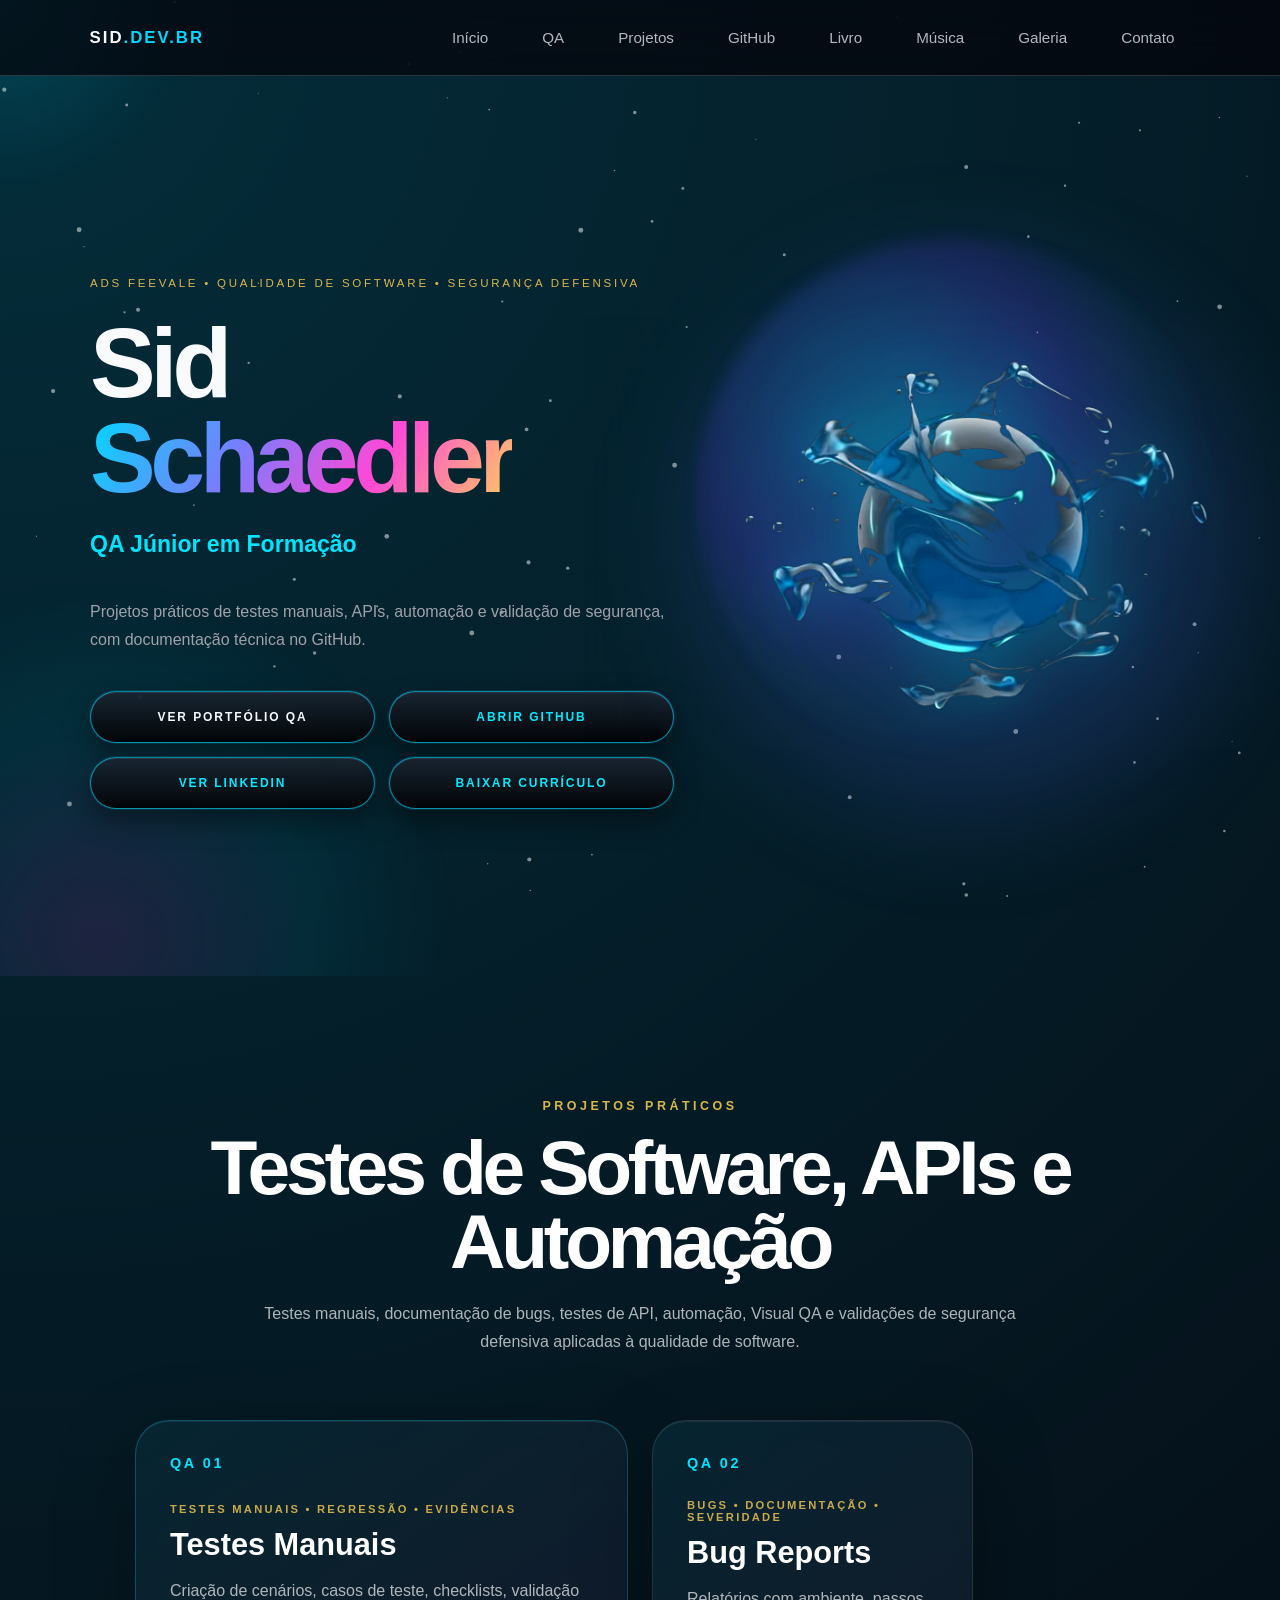
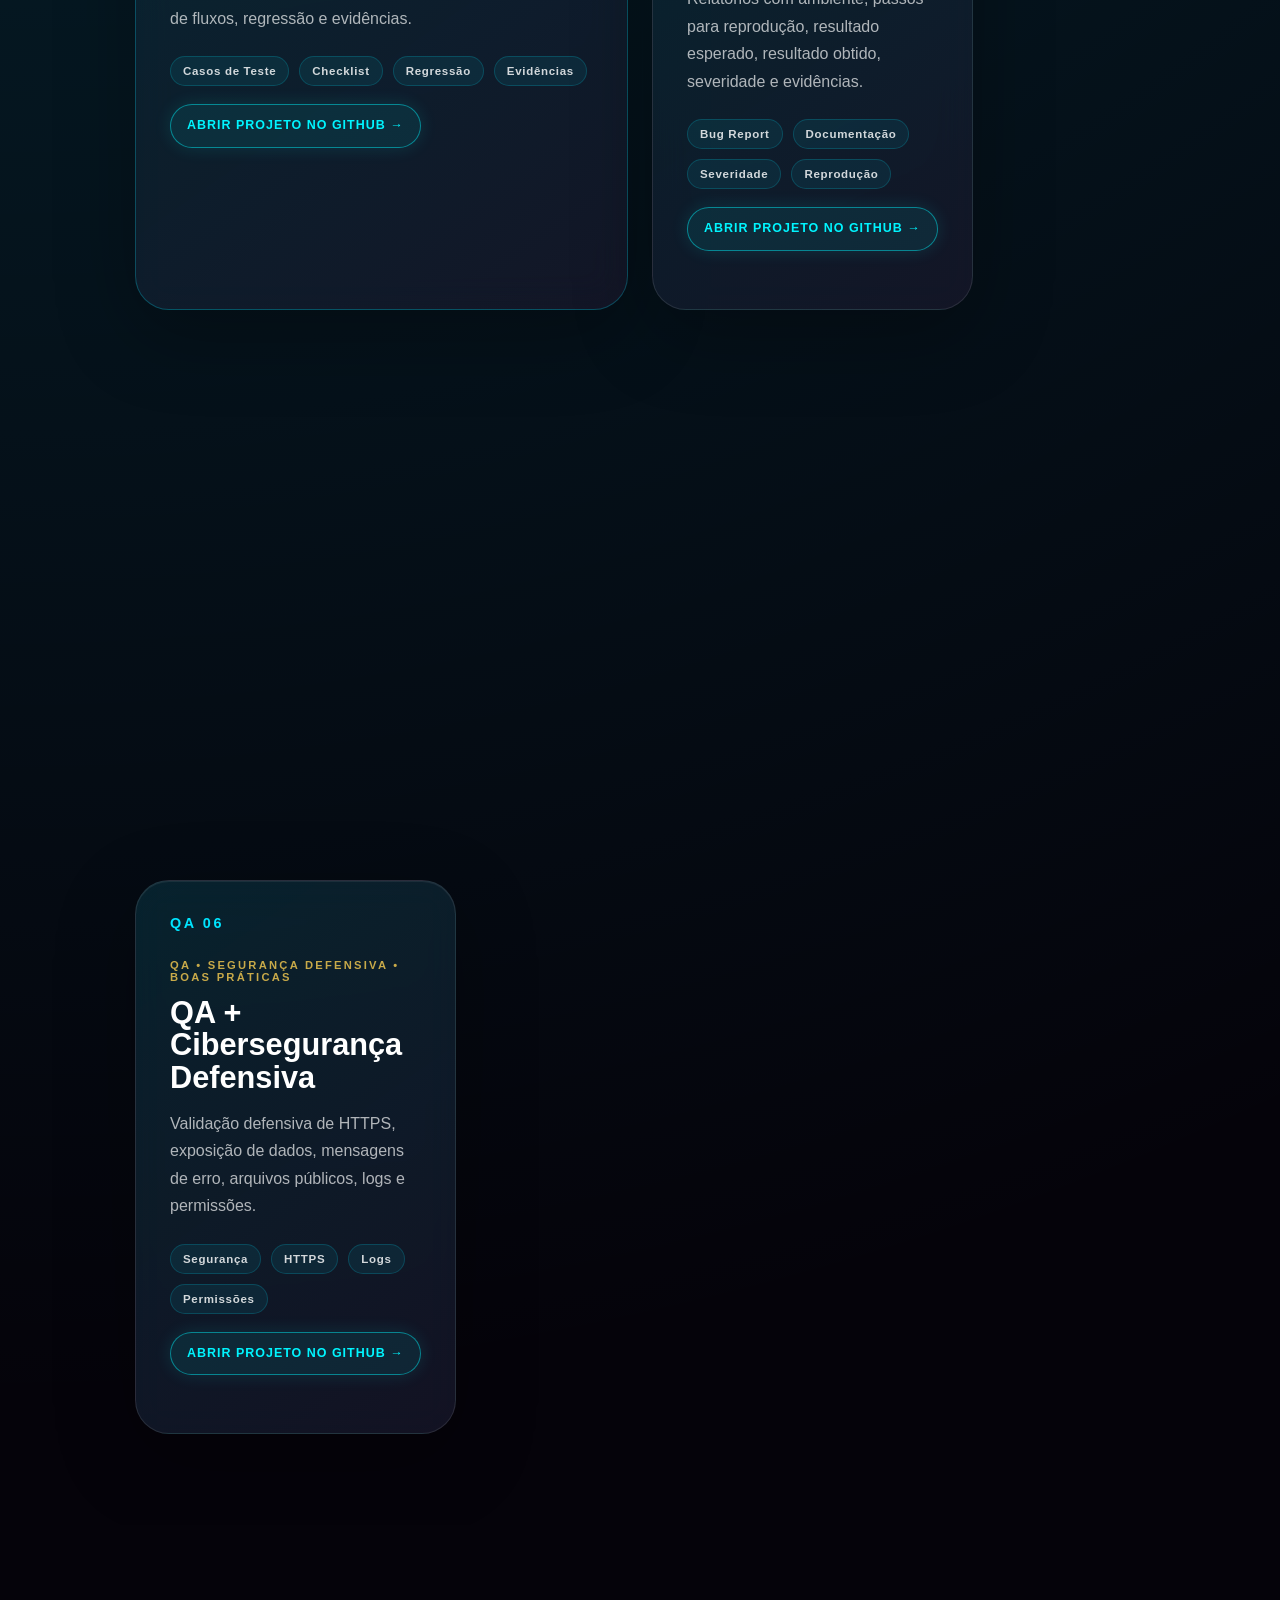
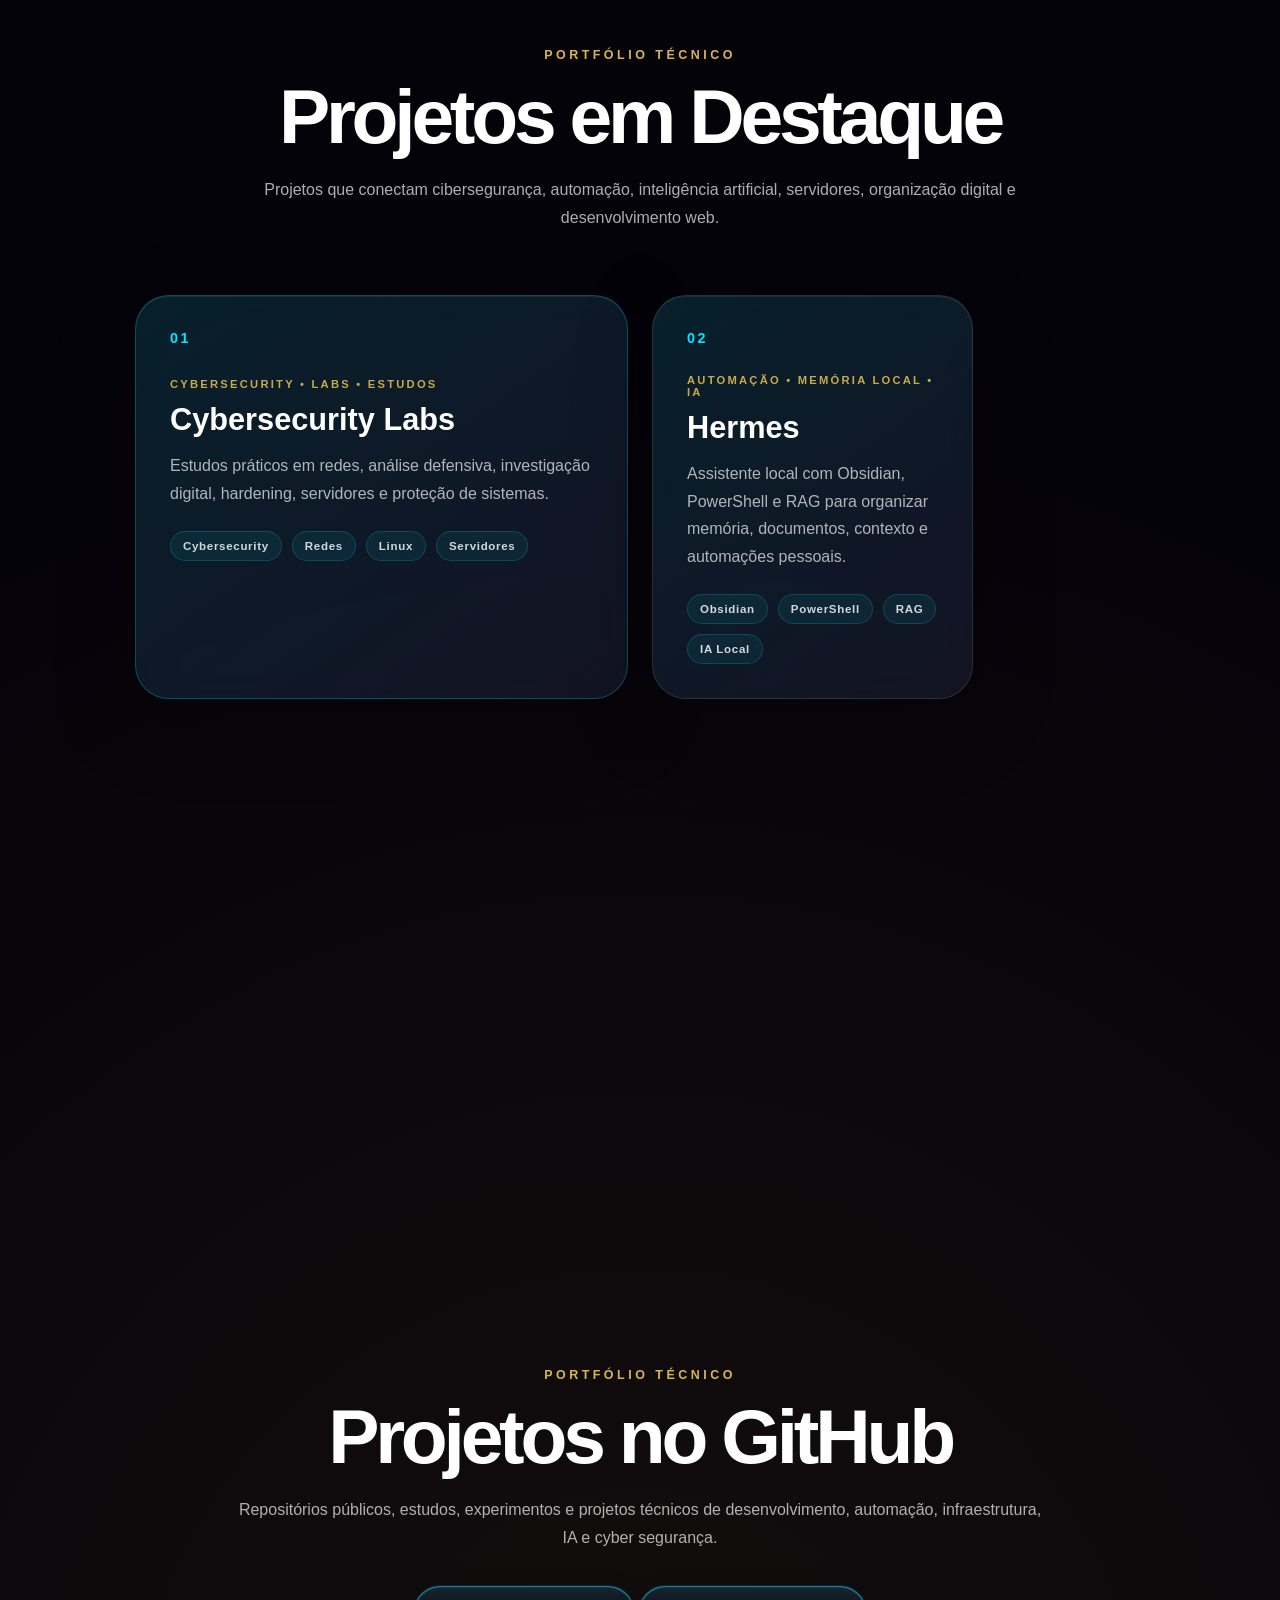
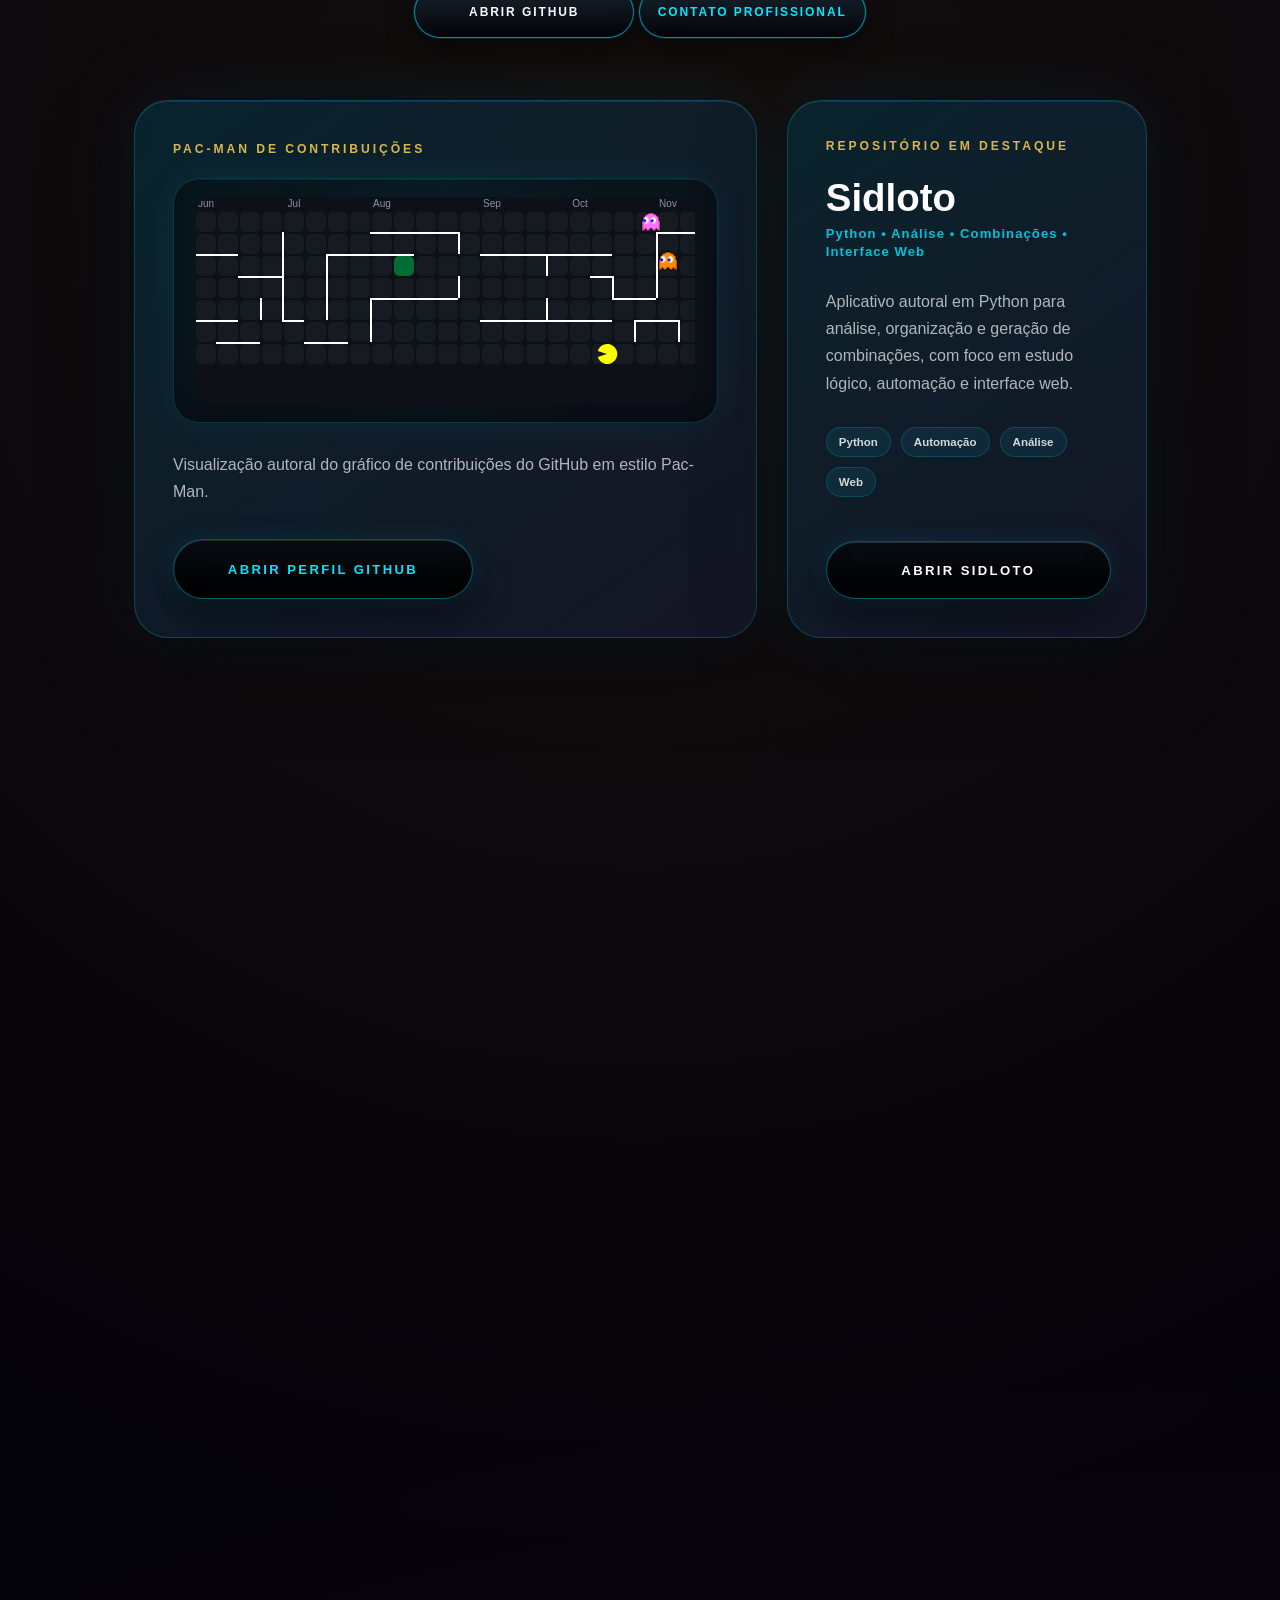
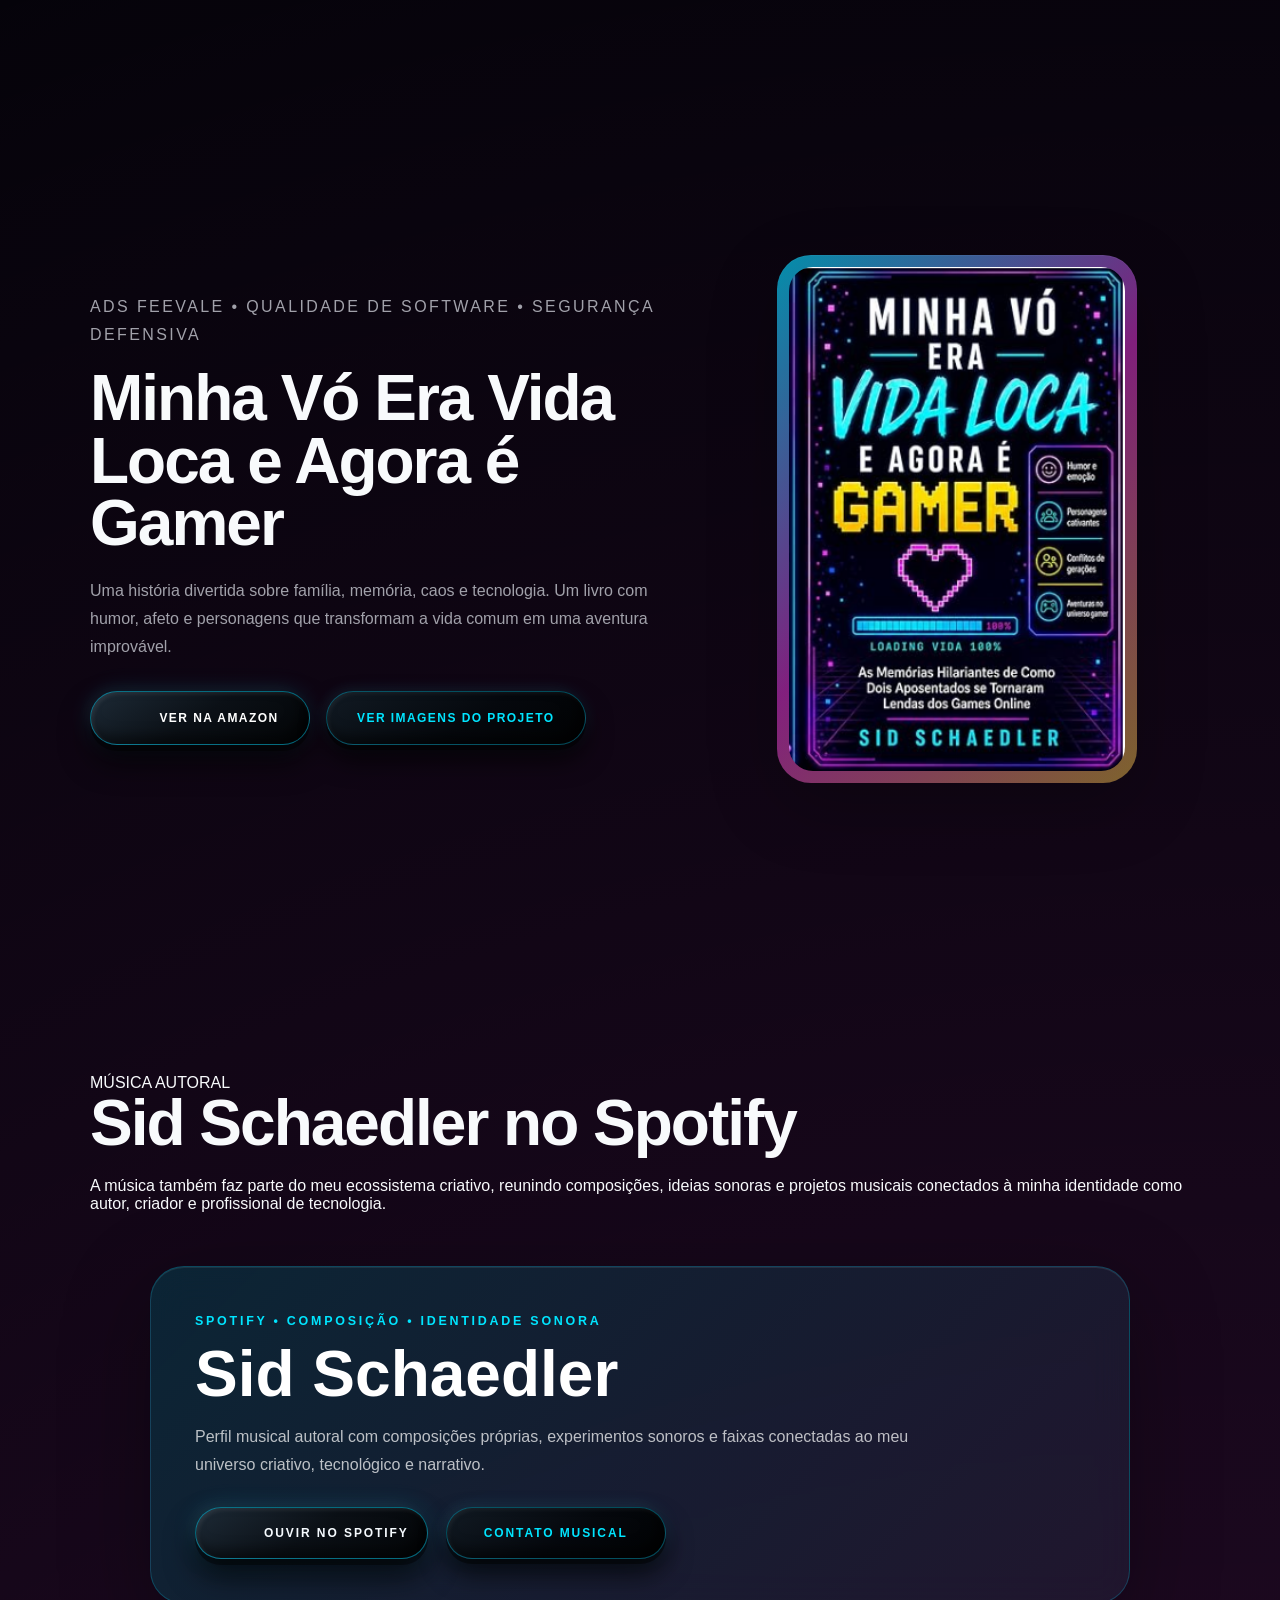
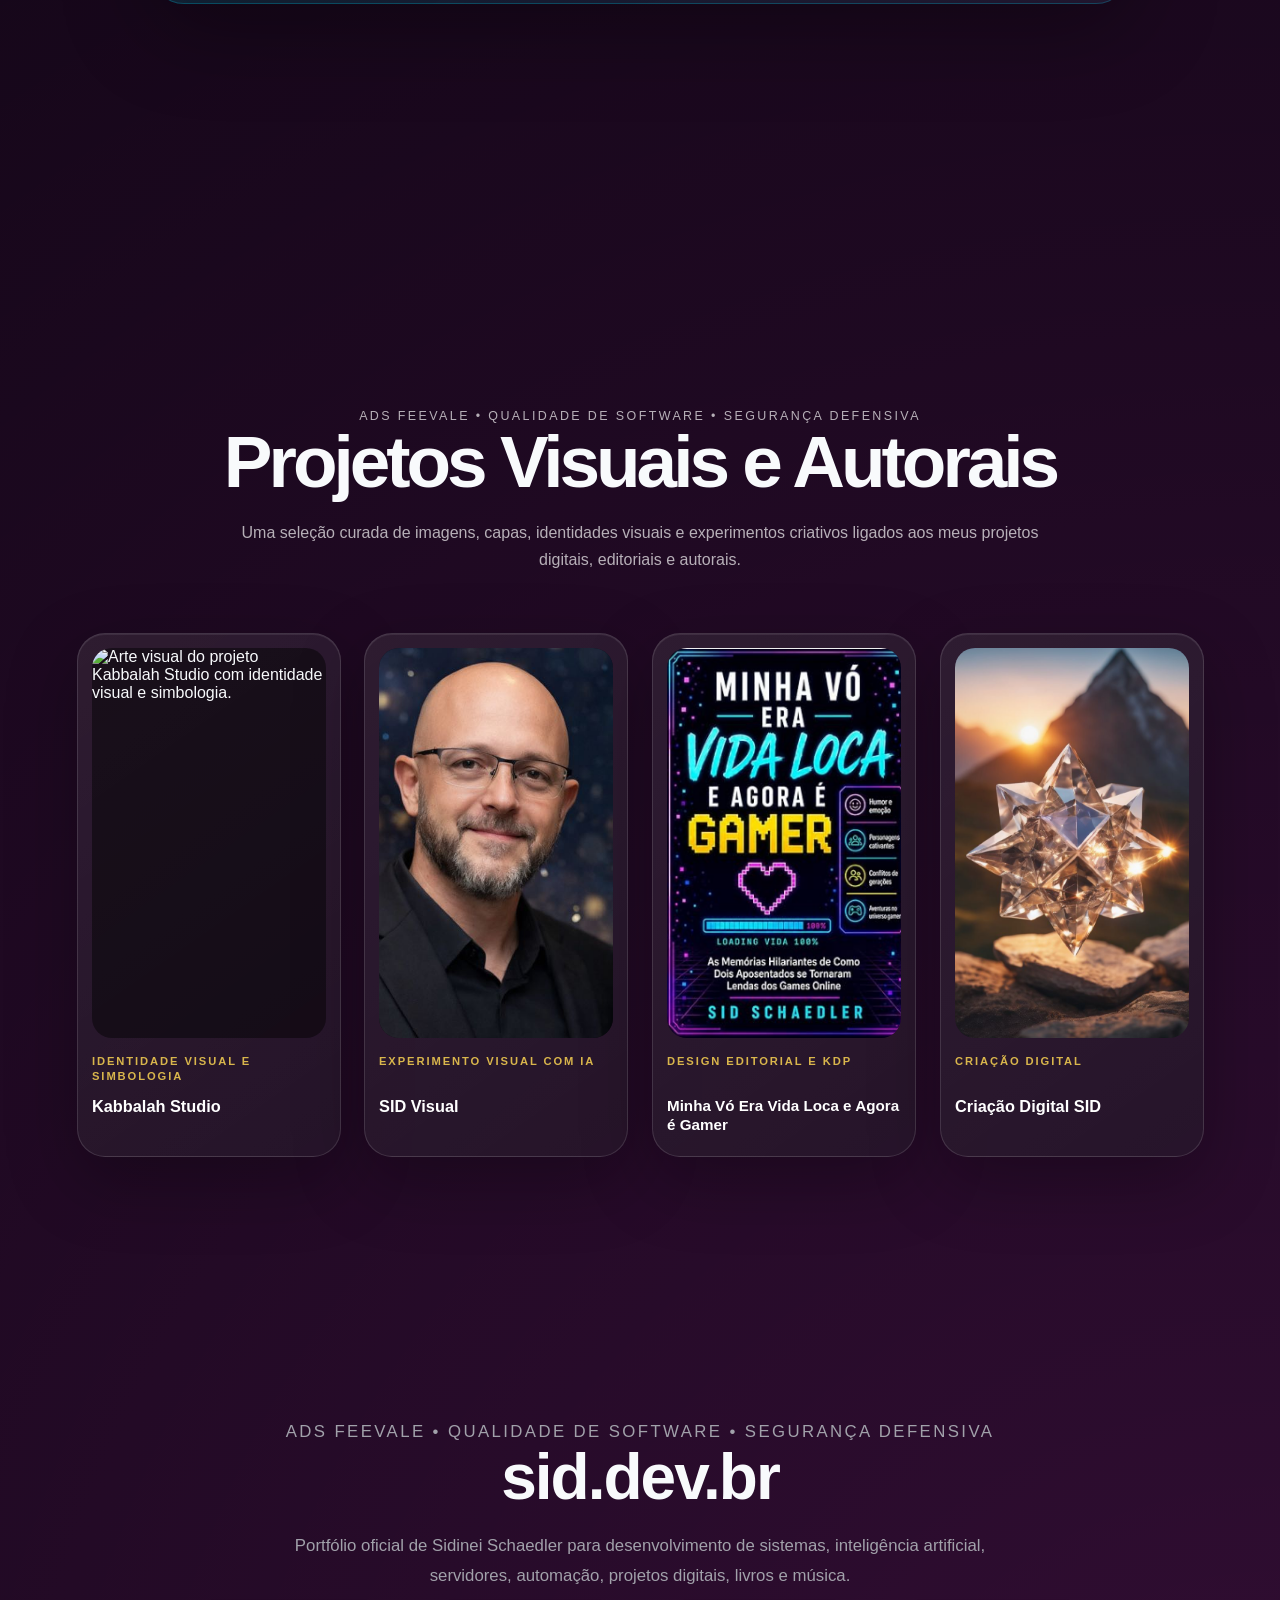
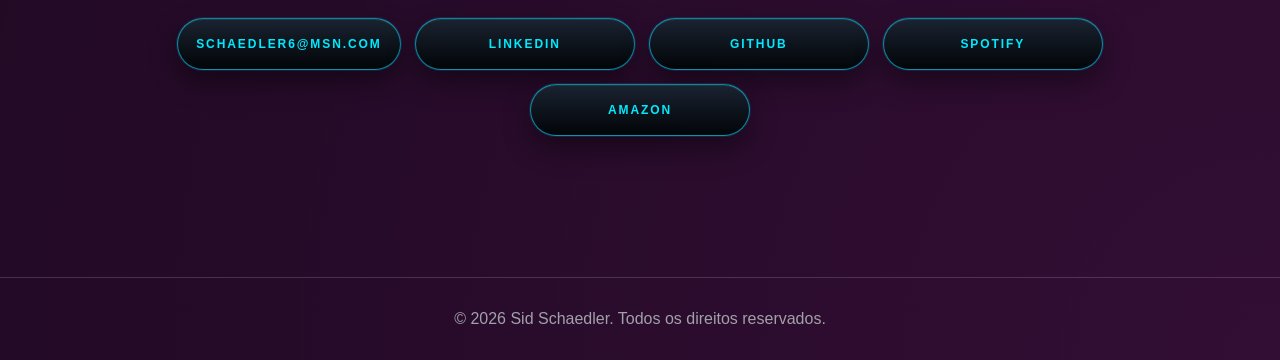
==== index.html @ 661db48d "Improve content clarity and keyboard accessibility" ====
<!DOCTYPE html>
<html lang="pt-BR">
<head>
  <meta name="referrer" content="strict-origin-when-cross-origin">
  <meta http-equiv="Content-Security-Policy" content="default-src 'self'; base-uri 'self'; object-src 'none'; img-src 'self' data: https:; media-src 'self' data: blob:; script-src 'self' 'nonce-sid-seo'; style-src 'self' 'unsafe-inline'; frame-src https://open.spotify.com; connect-src 'self' https://api.github.com; form-action 'none'">
  <meta charset="UTF-8">
  <meta name="viewport" content="width=device-width, initial-scale=1.0">
  <title>Sidinei Schaedler | QA Júnior em Formação | Testes de Software</title>
  <meta name="description" content="Portfólio profissional de Sidinei Schaedler, estudante de ADS na Feevale com foco em QA, testes de software, automação, APIs, suporte técnico e cibersegurança defensiva.">
  <!-- SID SEO PHASE 1 -->
  <link rel="canonical" href="https://sid.dev.br/">
  <meta name="robots" content="index, follow">
  <meta property="og:type" content="website">
  <meta property="og:site_name" content="SID.DEV.BR">
  <meta property="og:locale" content="pt_BR">
  <meta property="og:title" content="Sidinei Schaedler | QA Júnior em Formação">
  <meta property="og:description" content="Portfólio profissional de Sidinei Schaedler, estudante de ADS na Feevale com foco em QA, testes de software, automação, APIs, suporte técnico e cibersegurança defensiva.">
  <meta property="og:url" content="https://sid.dev.br/">
  <meta property="og:image" content="https://sid.dev.br/assets/images/galeria-curada/sid_visual.JPG">
  <meta property="og:image:type" content="image/jpeg">
  <meta property="og:image:alt" content="Retrato visual autoral de Sidinei Schaedler para portfólio profissional de QA e tecnologia.">
  <meta name="twitter:card" content="summary_large_image">
  <meta name="twitter:title" content="Sidinei Schaedler | QA Júnior em Formação">
  <meta name="twitter:description" content="Portfólio profissional de Sidinei Schaedler, estudante de ADS na Feevale com foco em QA, testes de software, automação, APIs, suporte técnico e cibersegurança defensiva.">
  <meta name="twitter:image" content="https://sid.dev.br/assets/images/galeria-curada/sid_visual.JPG">
  <script type="application/ld+json" nonce="sid-seo">
{
  "@context": "https://schema.org",
  "@type": "Person",
  "name": "Sidinei Roberto Schaedler",
  "alternateName": "Sid Schaedler",
  "url": "https://sid.dev.br/",
  "jobTitle": "Estudante de ADS | QA Júnior em Formação",
  "email": "mailto:schaedler6@msn.com",
  "sameAs": [
    "https://github.com/schaedler6",
    "https://www.linkedin.com/in/sidschaedler/"
  ],
  "knowsAbout": [
    "QA",
    "Testes de Software",
    "Automação",
    "APIs",
    "Suporte Técnico",
    "Cibersegurança Defensiva",
    "Python",
    "PowerShell"
  ]
}
  </script>
  <!-- /SID SEO PHASE 1 -->
  <link rel="stylesheet" href="preview.css?v=accessibility-content-20260709">
  <link rel="sitemap" type="application/xml" href="sitemap.xml">
  <link rel="alternate" type="text/plain" href="llms.txt" title="LLMS.txt">
  <link rel="alternate" type="text/markdown" href="SOBRE-SID.md" title="Sobre Sid Schaedler">
  <link rel="alternate" type="text/markdown" href="PROJETOS.md" title="Projetos SID">
  <link rel="icon" type="image/svg+xml" href="assets/favicon.svg">
  <link rel="shortcut icon" href="favicon.ico">
<style id="sid-inline-botoes-hero-final">
/* SOMENTE OS 4 BOTÕES DO HERO — não mexe em partículas/orbe */

.hero .sid-hero-buttons-clean,
.hero .actions.sid-hero-buttons-clean,
.hero .hero-cta-grid.sid-hero-buttons-clean {
  display: grid !important;
  grid-template-columns: 285px 285px !important;
  grid-template-rows: 52px 52px !important;
  gap: 14px !important;
  width: 584px !important;
  max-width: 584px !important;
  margin-top: 28px !important;
  padding: 0 !important;
  align-items: center !important;
}

.hero .sid-hero-buttons-clean > a.sid-hero-button {
  box-sizing: border-box !important;
  width: 285px !important;
  min-width: 285px !important;
  max-width: 285px !important;
  height: 52px !important;
  min-height: 52px !important;
  max-height: 52px !important;

  display: flex !important;
  align-items: center !important;
  justify-content: center !important;

  padding: 0 18px !important;
  margin: 0 !important;

  border-radius: 999px !important;
  border: 1px solid rgba(0, 217, 255, 0.62) !important;

  background: linear-gradient(180deg, rgba(25, 37, 49, 0.94), rgba(2, 5, 8, 0.99)) !important;

  box-shadow:
    0 0 0 1px rgba(0, 217, 255, 0.12),
    0 12px 28px rgba(0, 0, 0, 0.42),
    inset 0 1px 0 rgba(255, 255, 255, 0.08) !important;

  text-decoration: none !important;
  text-align: center !important;
  white-space: nowrap !important;
  line-height: 1 !important;

  font-size: 12px !important;
  font-weight: 800 !important;
  letter-spacing: 0.16em !important;
  font-family: inherit !important;
}

.hero .sid-hero-buttons-clean > a.sid-hero-button-primary {
  color: #f6fbff !important;
}

.hero .sid-hero-buttons-clean > a.sid-hero-button-secondary {
  color: #00eaff !important;
}

.hero .sid-hero-buttons-clean > a.sid-hero-button::before,
.hero .sid-hero-buttons-clean > a.sid-hero-button::after {
  content: none !important;
  display: none !important;
}

@media (max-width: 760px) {
  .hero .sid-hero-buttons-clean,
  .hero .actions.sid-hero-buttons-clean,
  .hero .hero-cta-grid.sid-hero-buttons-clean {
    grid-template-columns: 1fr !important;
    grid-template-rows: repeat(4, 52px) !important;
    width: 100% !important;
    max-width: 100% !important;
  }

  .hero .sid-hero-buttons-clean > a.sid-hero-button {
    width: 100% !important;
    min-width: 0 !important;
    max-width: 100% !important;
  }
}
</style>
<style id="sid-global-buttons-reactive">
/* =========================================================
   SID — PADRÃO GLOBAL DE BOTÕES REATIVOS
   NÃO mexe em canvas, partículas, orbe, preview.js ou preview.css.
   ========================================================= */

:root {
  --sid-btn-w: 285px;
  --sid-btn-h: 52px;
  --sid-btn-radius: 999px;
  --sid-btn-bg-top: rgba(25, 37, 49, 0.94);
  --sid-btn-bg-bottom: rgba(2, 5, 8, 0.99);
  --sid-btn-border: rgba(0, 217, 255, 0.62);
  --sid-btn-border-hover: rgba(0, 234, 255, 0.95);
  --sid-btn-cyan: #00eaff;
  --sid-btn-white: #f6fbff;
}

/* Botões do hero: exatamente 4, em 2x2 */
.hero .sid-hero-buttons-clean,
.hero .actions.sid-hero-buttons-clean,
.hero .hero-cta-grid.sid-hero-buttons-clean,
.hero .actions.hero-cta-grid {
  display: grid !important;
  grid-template-columns: var(--sid-btn-w) var(--sid-btn-w) !important;
  grid-template-rows: var(--sid-btn-h) var(--sid-btn-h) !important;
  gap: 14px !important;
  width: 584px !important;
  max-width: 584px !important;
  margin-top: 28px !important;
  padding: 0 !important;
  align-items: center !important;
}

/* Padrão visual para botões do site */
.hero .sid-hero-button,
.hero .hero-cta-grid > a,
.hero .actions.hero-cta-grid > a,
a.btn,
.btn,
.actions a.btn,
.hero-actions a.btn,
.github-clean-actions a,
.github-ultra-actions a,
.github-final-section .hero-actions a,
.book-actions a,
.music-author-actions a,
.spotify-actions a,
.contact-links-official a.btn,
.contact a.btn,
#contato a.btn {
  box-sizing: border-box !important;

  min-width: 220px !important;
  height: var(--sid-btn-h) !important;
  min-height: var(--sid-btn-h) !important;
  max-height: var(--sid-btn-h) !important;

  display: inline-flex !important;
  align-items: center !important;
  justify-content: center !important;

  padding: 0 18px !important;
  margin: 0 !important;

  border-radius: var(--sid-btn-radius) !important;
  border: 1px solid var(--sid-btn-border) !important;

  background:
    linear-gradient(180deg, var(--sid-btn-bg-top), var(--sid-btn-bg-bottom)) !important;

  box-shadow:
    0 0 0 1px rgba(0, 217, 255, 0.12),
    0 12px 28px rgba(0, 0, 0, 0.42),
    inset 0 1px 0 rgba(255, 255, 255, 0.08) !important;

  color: var(--sid-btn-cyan) !important;
  text-decoration: none !important;
  text-align: center !important;
  white-space: nowrap !important;
  line-height: 1 !important;

  font-size: 12px !important;
  font-weight: 800 !important;
  letter-spacing: 0.16em !important;
  font-family: inherit !important;

  cursor: pointer !important;
  transform: translateY(0) scale(1) !important;
  transition:
    transform 180ms ease,
    border-color 180ms ease,
    box-shadow 180ms ease,
    background 180ms ease,
    color 180ms ease !important;
}

/* Hero com tamanho fixo igual na imagem */
.hero .sid-hero-button,
.hero .hero-cta-grid > a,
.hero .actions.hero-cta-grid > a {
  width: var(--sid-btn-w) !important;
  min-width: var(--sid-btn-w) !important;
  max-width: var(--sid-btn-w) !important;
}

/* Botão primário branco */
.hero .sid-hero-button-primary,
.hero .hero-cta-grid > a:first-child,
.hero .actions.hero-cta-grid > a:first-child,
a.btn.primary,
.btn.primary {
  color: var(--sid-btn-white) !important;
}

/* Reação ao mouse */
.hero .sid-hero-button:hover,
.hero .hero-cta-grid > a:hover,
.hero .actions.hero-cta-grid > a:hover,
a.btn:hover,
.btn:hover,
.actions a.btn:hover,
.hero-actions a.btn:hover,
.github-clean-actions a:hover,
.github-ultra-actions a:hover,
.github-final-section .hero-actions a:hover,
.book-actions a:hover,
.music-author-actions a:hover,
.spotify-actions a:hover,
.contact-links-official a.btn:hover,
.contact a.btn:hover,
#contato a.btn:hover {
  transform: translateY(-3px) scale(1.018) !important;
  border-color: var(--sid-btn-border-hover) !important;
  color: var(--sid-btn-white) !important;

  background:
    linear-gradient(180deg, rgba(34, 50, 66, 0.98), rgba(2, 7, 12, 1)) !important;

  box-shadow:
    0 0 0 1px rgba(0, 234, 255, 0.28),
    0 18px 36px rgba(0, 0, 0, 0.58),
    0 0 24px rgba(0, 217, 255, 0.24),
    inset 0 1px 0 rgba(255, 255, 255, 0.12) !important;
}

/* Clique */
.hero .sid-hero-button:active,
.hero .hero-cta-grid > a:active,
.hero .actions.hero-cta-grid > a:active,
a.btn:active,
.btn:active,
.actions a.btn:active,
.hero-actions a.btn:active,
.github-clean-actions a:active,
.github-ultra-actions a:active,
.github-final-section .hero-actions a:active,
.book-actions a:active,
.music-author-actions a:active,
.spotify-actions a:active,
.contact-links-official a.btn:active,
.contact a.btn:active,
#contato a.btn:active {
  transform: translateY(-1px) scale(0.992) !important;
}

/* Acessibilidade no teclado */
.hero .sid-hero-button:focus-visible,
.hero .hero-cta-grid > a:focus-visible,
.hero .actions.hero-cta-grid > a:focus-visible,
a.btn:focus-visible,
.btn:focus-visible {
  outline: 2px solid rgba(0, 234, 255, 0.95) !important;
  outline-offset: 4px !important;
}

/* Remove a bolinha/orbe antigo APENAS dos botões */
.hero .sid-hero-button::before,
.hero .sid-hero-button::after,
.hero .hero-cta-grid > a::before,
.hero .hero-cta-grid > a::after,
.hero .actions.hero-cta-grid > a::before,
.hero .actions.hero-cta-grid > a::after,
a.btn::before,
a.btn::after,
.btn::before,
.btn::after,
.actions a.btn::before,
.actions a.btn::after,
.hero-actions a.btn::before,
.hero-actions a.btn::after,
.github-clean-actions a::before,
.github-clean-actions a::after,
.github-ultra-actions a::before,
.github-ultra-actions a::after,
.book-actions a::before,
.book-actions a::after,
.music-author-actions a::before,
.music-author-actions a::after,
.spotify-actions a::before,
.spotify-actions a::after {
  content: none !important;
  display: none !important;
  width: 0 !important;
  height: 0 !important;
  min-width: 0 !important;
  min-height: 0 !important;
  opacity: 0 !important;
  visibility: hidden !important;
  background: none !important;
  background-image: none !important;
  box-shadow: none !important;
  border: 0 !important;
  animation: none !important;
  transform: none !important;
}

@media (max-width: 760px) {
  .hero .sid-hero-buttons-clean,
  .hero .actions.sid-hero-buttons-clean,
  .hero .hero-cta-grid.sid-hero-buttons-clean,
  .hero .actions.hero-cta-grid {
    grid-template-columns: 1fr !important;
    grid-template-rows: repeat(4, var(--sid-btn-h)) !important;
    width: 100% !important;
    max-width: 100% !important;
  }

  .hero .sid-hero-button,
  .hero .hero-cta-grid > a,
  .hero .actions.hero-cta-grid > a {
    width: 100% !important;
    min-width: 0 !important;
    max-width: 100% !important;
  }
}
</style>
<style id="sid-remove-orbes-botoes-final">
/* =========================================================
   SID — REMOVER ORBES/BOLINHAS SOMENTE DOS BOTÕES
   Não mexe no orbe principal, partículas, canvas ou preview.js.
   ========================================================= */

/* Botões gerais */
a.btn::before,
a.btn::after,
.btn::before,
.btn::after,
.actions a::before,
.actions a::after,
.hero-actions a::before,
.hero-actions a::after,
.book-actions a::before,
.book-actions a::after,
.music-author-actions a::before,
.music-author-actions a::after,
.spotify-actions a::before,
.spotify-actions a::after,
.contact-links-official a::before,
.contact-links-official a::after,
.contact a::before,
.contact a::after,
#contato a::before,
#contato a::after {
  content: none !important;
  display: none !important;
  width: 0 !important;
  height: 0 !important;
  min-width: 0 !important;
  min-height: 0 !important;
  opacity: 0 !important;
  visibility: hidden !important;
  background: none !important;
  background-image: none !important;
  box-shadow: none !important;
  border: 0 !important;
  animation: none !important;
  transform: none !important;
}

/* Botão ABRIR SIDLOTO e botões da área GitHub */
.github-clean-sidloto > a::before,
.github-clean-sidloto > a::after,
.github-ultra-sidloto > a::before,
.github-ultra-sidloto > a::after,
.github-final-sidloto > a::before,
.github-final-sidloto > a::after,
.sid-github-sidloto-card > a::before,
.sid-github-sidloto-card > a::after,
.github-clean-pacman > a::before,
.github-clean-pacman > a::after,
.github-ultra-pacman > a::before,
.github-ultra-pacman > a::after,
.github-final-pacman > a::before,
.github-final-pacman > a::after,
.sid-github-pacman-card > a::before,
.sid-github-pacman-card > a::after,
.github-clean-actions a::before,
.github-clean-actions a::after,
.github-ultra-actions a::before,
.github-ultra-actions a::after,
.github-final-section .hero-actions a::before,
.github-final-section .hero-actions a::after {
  content: none !important;
  display: none !important;
  width: 0 !important;
  height: 0 !important;
  min-width: 0 !important;
  min-height: 0 !important;
  opacity: 0 !important;
  visibility: hidden !important;
  background: none !important;
  background-image: none !important;
  box-shadow: none !important;
  border: 0 !important;
  animation: none !important;
  transform: none !important;
}

/* Centraliza o texto depois de remover a bolinha */
.github-clean-sidloto > a,
.github-ultra-sidloto > a,
.github-final-sidloto > a,
.sid-github-sidloto-card > a,
.github-clean-pacman > a,
.github-ultra-pacman > a,
.github-final-pacman > a,
.sid-github-pacman-card > a,
.github-clean-actions a,
.github-ultra-actions a,
.github-final-section .hero-actions a {
  justify-content: center !important;
  text-align: center !important;
  padding-left: 18px !important;
  padding-right: 18px !important;
}
</style>
<style id="sid-contact-links-final-css">
/* SOMENTE BOTÕES DO CONTATO */
.sid-contact-links-final {
  display: flex !important;
  flex-wrap: wrap !important;
  justify-content: center !important;
  align-items: center !important;
  gap: 14px !important;
  max-width: 980px !important;
  margin: 28px auto 0 !important;
}

.sid-contact-links-final a.btn {
  min-width: 190px !important;
  height: 52px !important;
  justify-content: center !important;
  text-align: center !important;
}

.sid-contact-links-final a.btn:first-child {
  min-width: 285px !important;
}

@media (max-width: 760px) {
  .sid-contact-links-final {
    flex-direction: column !important;
    width: 100% !important;
  }

  .sid-contact-links-final a.btn,
  .sid-contact-links-final a.btn:first-child {
    width: 100% !important;
    min-width: 0 !important;
  }
}
</style>
<style id="sid-canvas-bg-visivel">
/* =========================================================
   SID — TORNAR VISÍVEL O CANVAS ORIGINAL DAS PARTÍCULAS
   Não cria partículas novas.
   Não mexe em preview.js.
   Não mexe em preview.css.
   ========================================================= */

#canvas-bg {
  position: fixed !important;
  inset: 0 !important;
  width: 100vw !important;
  height: 100vh !important;
  display: block !important;
  pointer-events: none !important;
  z-index: 1 !important;
  opacity: 0.9 !important;
}

/* Mantém o conteúdo acima das partículas */
header,
nav,
main,
section,
footer,
.hero,
.hero-content,
.hero-visual,
.navbar,
.site-header {
  position: relative !important;
  z-index: 2 !important;
}

/* Garante que o orbe continue acima do canvas */
.hero-orbisite-alpha-video,
.hero-visual video,
.hero-visual img {
  position: relative !important;
  z-index: 3 !important;
}
</style>

<style id="sid-qa-github-link-style">
/* =========================================================
   SID — LINKS DOS CARDS QA
   Corrige o link azul padrão do navegador.
   Não mexe em partículas, canvas, orbe ou preview.js.
========================================================= */

.project-content .project-cta {
  margin-top: 18px;
}

.project-content .project-github-link {
  display: inline-flex;
  align-items: center;
  justify-content: center;
  gap: 8px;
  width: fit-content;
  padding: 10px 16px;
  border: 1px solid rgba(0, 245, 255, 0.45);
  border-radius: 999px;
  background: rgba(0, 245, 255, 0.08);
  color: #00f5ff !important;
  text-decoration: none !important;
  font-size: 0.78rem;
  font-weight: 800;
  letter-spacing: 0.08em;
  text-transform: uppercase;
  box-shadow: 0 0 18px rgba(0, 245, 255, 0.12);
  transition: transform 0.2s ease, border-color 0.2s ease, background 0.2s ease, box-shadow 0.2s ease;
}

.project-content .project-github-link:hover,
.project-content .project-github-link:focus {
  transform: translateY(-2px);
  border-color: rgba(0, 245, 255, 0.9);
  background: rgba(0, 245, 255, 0.16);
  box-shadow: 0 0 24px rgba(0, 245, 255, 0.28);
  outline: none;
}
</style>

<style id="sid-mobile-hide-orbi-hard-20260709">
/* SID MOBILE HARD FIX — remove completamente o Orbi no mobile.
   Desktop preservado. */
@media screen and (max-width: 1000px) {
  section.hero .hero-visual,
  section.hero .hero-visual.reveal,
  section.hero .hero-orbisite-alpha-wrap,
  section.hero .hero-orbisite-alpha-video,
  section.hero .hero-orbisite-ios-svg,
  section.hero .floating-card,
  section.hero .card-one,
  section.hero .card-two {
    display: none !important;
    visibility: hidden !important;
    opacity: 0 !important;
    width: 0 !important;
    height: 0 !important;
    max-width: 0 !important;
    max-height: 0 !important;
    min-width: 0 !important;
    min-height: 0 !important;
    margin: 0 !important;
    padding: 0 !important;
    overflow: hidden !important;
    pointer-events: none !important;
  }

  section.hero {
    padding-bottom: 36px !important;
  }
}
</style>
</head>
<body>
  <a class="skip-link" href="#conteudo-principal">Pular para o conteúdo principal</a>

  <canvas id="canvas-bg"></canvas>
  <div class="mouse-light"></div>

  <header class="header">
    <div class="logo">SID<span>.DEV.BR</span></div>

    <nav>
      <a href="#inicio">Início</a>
      <a href="#qa">QA</a>
      <a href="#projetos">Projetos</a>
      <a href="#github">GitHub</a>
      <a href="#livros">Livro</a>
      <a href="#musica">Música</a>
      <a href="#galeria">Galeria</a>
      <a href="#contato">Contato</a>
    </nav>
  </header>

  <nav class="mobile-bottom-nav" aria-label="Navegação rápida mobile">
    <a href="#inicio">Início</a>
    <a href="#qa">QA</a>
    <a href="#projetos">Projetos</a>
    <a href="#github">GitHub</a>
    <a href="assets/curriculo/Curriculo_Sidinei_QA_Junior.pdf">CV</a>
    <a href="#contato">Contato</a>
  </nav>

  <main id="conteudo-principal">

    <section id="inicio" class="hero">
      <div class="hero-text reveal">
        <p class="eyebrow">ADS Feevale • Qualidade de Software • Segurança Defensiva</p>
        <h1>Sid<br><span>Schaedler</span></h1>
        <h2 id="typing">QA Júnior em Formação</h2>
        <p class="intro">Projetos práticos de testes manuais, APIs, automação e validação de segurança, com documentação técnica no GitHub.</p>

        <div class="actions hero-cta-grid sid-hero-buttons-clean">
  <a href="#qa" class="sid-hero-button sid-hero-button-primary">VER PORTFÓLIO QA</a>
  <a href="https://github.com/schaedler6" class="sid-hero-button sid-hero-button-secondary" target="_blank" rel="noopener noreferrer">ABRIR GITHUB</a>
  <a href="https://www.linkedin.com/in/sidschaedler/" class="sid-hero-button sid-hero-button-secondary" target="_blank" rel="noopener noreferrer">VER LINKEDIN</a>
  <a href="assets/curriculo/Curriculo_Sidinei_QA_Junior.pdf" class="sid-hero-button sid-hero-button-secondary">BAIXAR CURRÍCULO</a>
</div>
      </div>

      <div class="hero-visual reveal">
        <div class="hero-orbisite-alpha-wrap">
          <video class="hero-orbisite-alpha-video" autoplay muted loop playsinline preload="metadata">
            <source src="assets/videos/orbisite-alpha.webm?v=20260612-alpha-final" type="video/webm">
          </video>
</div>
        
                                
        <div class="floating-card card-one">
          <strong>Atlas</strong>
          <span>Automação e IA</span>
        </div>
        <div class="floating-card card-two">
          <strong>Book Claw</strong>
          <span>Livros e KDP</span>
        </div>
      </div>
    </section>

    <section id="qa" class="section projects projects-premium">
      <div class="section-heading reveal">
        <span>PROJETOS PRÁTICOS</span>
        <h2>Testes de Software, APIs e Automação</h2>
        <p>
          Testes manuais, documentação de bugs, testes de API, automação, Visual QA
          e validações de segurança defensiva aplicadas à qualidade de software.
        </p>
      </div>

      <div class="projects-premium-grid">
        <article class="project-premium-card reveal project-featured" style="cursor:pointer" role="link" tabindex="0" onclick="window.open('https://github.com/schaedler6/qa-portfolio-sidinei/tree/main/01-testes-manuais','_blank','noopener')">
          <div class="project-number">QA 01</div>
          <div class="project-content">
            <span class="project-type">Testes Manuais • Regressão • Evidências</span>
            <h3>Testes Manuais</h3>
            <p>Criação de cenários, casos de teste, checklists, validação de fluxos, regressão e evidências.</p>
            <div class="project-tags">
              <span>Casos de Teste</span>
              <span>Checklist</span>
              <span>Regressão</span>
              <span>Evidências</span>
            </div>
            <p class="project-cta"><a class="project-github-link" onclick="event.stopPropagation();" href="https://github.com/schaedler6/qa-portfolio-sidinei/tree/main/01-testes-manuais" target="_blank" rel="noopener">Abrir projeto no GitHub →</a></p>
          </div>
        </article>

        <article class="project-premium-card reveal" style="cursor:pointer" role="link" tabindex="0" onclick="window.open('https://github.com/schaedler6/qa-portfolio-sidinei/tree/main/02-bug-reports','_blank','noopener')">
          <div class="project-number">QA 02</div>
          <div class="project-content">
            <span class="project-type">Bugs • Documentação • Severidade</span>
            <h3>Bug Reports</h3>
            <p>Relatórios com ambiente, passos para reprodução, resultado esperado, resultado obtido, severidade e evidências.</p>
            <div class="project-tags">
              <span>Bug Report</span>
              <span>Documentação</span>
              <span>Severidade</span>
              <span>Reprodução</span>
            </div>
            <p class="project-cta"><a class="project-github-link" onclick="event.stopPropagation();" href="https://github.com/schaedler6/qa-portfolio-sidinei/tree/main/02-bug-reports" target="_blank" rel="noopener">Abrir projeto no GitHub →</a></p>
          </div>
        </article>

        <article class="project-premium-card reveal" style="cursor:pointer" role="link" tabindex="0" onclick="window.open('https://github.com/schaedler6/qa-portfolio-sidinei/tree/main/03-testes-api','_blank','noopener')">
          <div class="project-number">QA 03</div>
          <div class="project-content">
            <span class="project-type">API • REST • JSON • Postman</span>
            <h3>Testes de API</h3>
            <p>Validação de endpoints REST, status codes, respostas JSON, autenticação, erros e consistência de dados.</p>
            <div class="project-tags">
              <span>Postman</span>
              <span>REST</span>
              <span>JSON</span>
              <span>Status Codes</span>
            </div>
            <p class="project-cta"><a class="project-github-link" onclick="event.stopPropagation();" href="https://github.com/schaedler6/qa-portfolio-sidinei/tree/main/03-testes-api" target="_blank" rel="noopener">Abrir projeto no GitHub →</a></p>
          </div>
        </article>

        <article class="project-premium-card reveal" style="cursor:pointer" role="link" tabindex="0" onclick="window.open('https://github.com/schaedler6/qa-portfolio-sidinei/tree/main/04-automacao-qa','_blank','noopener')">
          <div class="project-number">QA 04</div>
          <div class="project-content">
            <span class="project-type">Python • PowerShell • Automação</span>
            <h3>Automação para QA</h3>
            <p>Scripts e rotinas para validações, organização de evidências, padronização de testes e produtividade.</p>
            <div class="project-tags">
              <span>Python</span>
              <span>PowerShell</span>
              <span>Automação</span>
              <span>Validação</span>
            </div>
            <p class="project-cta"><a class="project-github-link" onclick="event.stopPropagation();" href="https://github.com/schaedler6/qa-portfolio-sidinei/tree/main/04-automacao-qa" target="_blank" rel="noopener">Abrir projeto no GitHub →</a></p>
          </div>
        </article>

        <article class="project-premium-card reveal" style="cursor:pointer" role="link" tabindex="0" onclick="window.open('https://github.com/schaedler6/qa-portfolio-sidinei/tree/main/05-visual-qa','_blank','noopener')">
          <div class="project-number">QA 05</div>
          <div class="project-content">
            <span class="project-type">Visual QA • Responsividade • Interface</span>
            <h3>Visual QA</h3>
            <p>Checklist visual, responsividade, contraste, alinhamento, layout, botões, menu e padronização visual.</p>
            <div class="project-tags">
              <span>Visual QA</span>
              <span>Responsivo</span>
              <span>Contraste</span>
              <span>Layout</span>
            </div>
            <p class="project-cta"><a class="project-github-link" onclick="event.stopPropagation();" href="https://github.com/schaedler6/qa-portfolio-sidinei/tree/main/05-visual-qa" target="_blank" rel="noopener">Abrir projeto no GitHub →</a></p>
          </div>
        </article>

        <article class="project-premium-card reveal" style="cursor:pointer" role="link" tabindex="0" onclick="window.open('https://github.com/schaedler6/qa-portfolio-sidinei/tree/main/06-qa-seguranca-defensiva','_blank','noopener')">
          <div class="project-number">QA 06</div>
          <div class="project-content">
            <span class="project-type">QA • Segurança Defensiva • Boas Práticas</span>
            <h3>QA + Cibersegurança Defensiva</h3>
            <p>Validação defensiva de HTTPS, exposição de dados, mensagens de erro, arquivos públicos, logs e permissões.</p>
            <div class="project-tags">
              <span>Segurança</span>
              <span>HTTPS</span>
              <span>Logs</span>
              <span>Permissões</span>
            </div>
            <p class="project-cta"><a class="project-github-link" onclick="event.stopPropagation();" href="https://github.com/schaedler6/qa-portfolio-sidinei/tree/main/06-qa-seguranca-defensiva" target="_blank" rel="noopener">Abrir projeto no GitHub →</a></p>
          </div>
        </article>
      </div>
    </section>

<section id="projetos" class="section projects projects-premium">
      <div class="section-heading reveal">
        <span>PORTFÓLIO TÉCNICO</span>
        <h2>Projetos em Destaque</h2>
        <p>
          Projetos que conectam cibersegurança, automação, inteligência artificial,
          servidores, organização digital e desenvolvimento web.
        </p>
      </div>

      <div class="projects-premium-grid">
        <article class="project-premium-card reveal project-featured">
          <div class="project-number">01</div>
          <div class="project-content">
            <span class="project-type">Cybersecurity • Labs • Estudos</span>
            <h3>Cybersecurity Labs</h3>
            <p>
              Estudos práticos em redes, análise defensiva, investigação digital,
              hardening, servidores e proteção de sistemas.
            </p>
            <div class="project-tags">
              <span>Cybersecurity</span>
              <span>Redes</span>
              <span>Linux</span>
              <span>Servidores</span>
            </div>
          </div>
        </article>

        <article class="project-premium-card reveal">
          <div class="project-number">02</div>
          <div class="project-content">
            <span class="project-type">Automação • Memória Local • IA</span>
            <h3>Hermes</h3>
            <p>
              Assistente local com Obsidian, PowerShell e RAG para organizar memória,
              documentos, contexto e automações pessoais.
            </p>
            <div class="project-tags">
              <span>Obsidian</span>
              <span>PowerShell</span>
              <span>RAG</span>
              <span>IA Local</span>
            </div>
          </div>
        </article>

        <article class="project-premium-card reveal">
          <div class="project-number">03</div>
          <div class="project-content">
            <span class="project-type">Organização • IA • Conteúdo</span>
            <h3>Atlas</h3>
            <p>
              Sistema de automação e organização digital para apoiar produção de conteúdo,
              fluxos de trabalho e uso estratégico de inteligência artificial.
            </p>
            <div class="project-tags">
              <span>Automação</span>
              <span>Conteúdo</span>
              <span>IA</span>
              <span>Workflow</span>
            </div>
          </div>
        </article>

        <article class="project-premium-card reveal">
          <div class="project-number">04</div>
          <div class="project-content">
            <span class="project-type">Web • Identidade • Portfólio</span>
            <h3>SID.DEV.BR</h3>
            <p>
              Portfólio digital autoral desenvolvido para reunir projetos técnicos,
              GitHub, livro, música, identidade visual e presença profissional.
            </p>
            <div class="project-tags">
              <span>HTML</span>
              <span>CSS</span>
              <span>JavaScript</span>
              <span>GitHub Pages</span>
            </div>
          </div>
        </article>

        <article class="project-premium-card reveal">
          <div class="project-number">05</div>
          <div class="project-content">
            <span class="project-type">Publicação • KDP • Escrita</span>
            <h3>Book Claw</h3>
            <p>
              Fluxo editorial para criação, revisão, estruturação, publicação KDP
              e gestão de obras digitais.
            </p>
            <div class="project-tags">
              <span>KDP</span>
              <span>Livro</span>
              <span>Revisão</span>
              <span>Publicação</span>
            </div>
          </div>
        </article>
      </div>
    </section>

<!-- SID_START_GITHUB_SECTION -->

    
    <section id="github" class="section github-clean-section">
      <div class="github-clean-heading reveal active">
        <span>PORTFÓLIO TÉCNICO</span>
        <h2>Projetos no GitHub</h2>
        <p>
          Repositórios públicos, estudos, experimentos e projetos técnicos de desenvolvimento,
          automação, infraestrutura, IA e cyber segurança.
        </p>

        <div class="hero-actions github-clean-actions">
          <a href="https://github.com/schaedler6" class="btn primary" target="_blank" rel="noopener noreferrer">ABRIR GITHUB</a>
          <a href="#contato" class="btn secondary">CONTATO PROFISSIONAL</a>
        </div>
      </div>

      <div class="github-clean-grid reveal active">
        <article class="github-clean-card github-clean-pacman">
          <span class="github-clean-kicker">PAC-MAN DE CONTRIBUIÇÕES</span>

          <div class="github-clean-pacman-frame">
            <svg width="1166" height="184" xmlns="https://www.w3.org/2000/svg"><desc>Generated with pacman-contribution-graph on Fri Jun 12 2026 02:54:41 GMT+0000 (Coordinated Universal Time)</desc><metadata>
		<info>
			<frames>277</frames>
			<frameRate>5</frameRate>
			<durationMs>55400</durationMs>
			<generatedOn>2026-06-12T02:54:41.531Z</generatedOn>
		</info>
	</metadata><rect width="100%" height="100%" fill="#0d1117"/><defs>
                <symbol id="ghost-blinky-up" viewBox="0 0 20 20">
                    <image href="[data-uri]" width="20" height="20"/>
                </symbol>
                
                <symbol id="ghost-blinky-down" viewBox="0 0 20 20">
                    <image href="[data-uri]" width="20" height="20"/>
                </symbol>
                
                <symbol id="ghost-blinky-left" viewBox="0 0 20 20">
                    <image href="[data-uri]" width="20" height="20"/>
                </symbol>
                
                <symbol id="ghost-blinky-right" viewBox="0 0 20 20">
                    <image href="[data-uri]" width="20" height="20"/>
                </symbol>
                
                <symbol id="ghost-inky-up" viewBox="0 0 20 20">
                    <image href="[data-uri]" width="20" height="20"/>
                </symbol>
                
                <symbol id="ghost-inky-down" viewBox="0 0 20 20">
                    <image href="[data-uri]" width="20" height="20"/>
                </symbol>
                
                <symbol id="ghost-inky-left" viewBox="0 0 20 20">
                    <image href="[data-uri]" width="20" height="20"/>
                </symbol>
                
                <symbol id="ghost-inky-right" viewBox="0 0 20 20">
                    <image href="[data-uri]" width="20" height="20"/>
                </symbol>
                
                <symbol id="ghost-pinky-up" viewBox="0 0 20 20">
                    <image href="[data-uri]" width="20" height="20"/>
                </symbol>
                
                <symbol id="ghost-pinky-down" viewBox="0 0 20 20">
                    <image href="[data-uri]" width="20" height="20"/>
                </symbol>
                
                <symbol id="ghost-pinky-left" viewBox="0 0 20 20">
                    <image href="[data-uri]" width="20" height="20"/>
                </symbol>
                
                <symbol id="ghost-pinky-right" viewBox="0 0 20 20">
                    <image href="[data-uri]" width="20" height="20"/>
                </symbol>
                
                <symbol id="ghost-clyde-up" viewBox="0 0 20 20">
                    <image href="[data-uri]" width="20" height="20"/>
                </symbol>
                
                <symbol id="ghost-clyde-down" viewBox="0 0 20 20">
                    <image href="[data-uri]" width="20" height="20"/>
                </symbol>
                
                <symbol id="ghost-clyde-left" viewBox="0 0 20 20">
                    <image href="[data-uri]" width="20" height="20"/>
                </symbol>
                
                <symbol id="ghost-clyde-right" viewBox="0 0 20 20">
                    <image href="[data-uri]" width="20" height="20"/>
                </symbol>
                
    <symbol id="ghost-scared" viewBox="0 0 20 20">
        <image href="[data-uri]" width="20" height="20"/>
    </symbol>
            <symbol id="ghost-eyes-up" viewBox="0 0 20 20">
                <image href="[data-uri]" width="20" height="20"/>
            </symbol>
            
            <symbol id="ghost-eyes-down" viewBox="0 0 20 20">
                <image href="[data-uri]" width="20" height="20"/>
            </symbol>
            
            <symbol id="ghost-eyes-left" viewBox="0 0 20 20">
                <image href="[data-uri]" width="20" height="20"/>
            </symbol>
            
            <symbol id="ghost-eyes-right" viewBox="0 0 20 20">
                <image href="[data-uri]" width="20" height="20"/>
            </symbol>
            </defs><text x="10" y="10" text-anchor="middle" font-size="10" fill="#8b949e">Jun</text><text x="32" y="10" text-anchor="middle" font-size="10" fill="#8b949e"></text><text x="98" y="10" text-anchor="middle" font-size="10" fill="#8b949e">Jul</text><text x="120" y="10" text-anchor="middle" font-size="10" fill="#8b949e"></text><text x="186" y="10" text-anchor="middle" font-size="10" fill="#8b949e">Aug</text><text x="208" y="10" text-anchor="middle" font-size="10" fill="#8b949e"></text><text x="296" y="10" text-anchor="middle" font-size="10" fill="#8b949e">Sep</text><text x="318" y="10" text-anchor="middle" font-size="10" fill="#8b949e"></text><text x="384" y="10" text-anchor="middle" font-size="10" fill="#8b949e">Oct</text><text x="406" y="10" text-anchor="middle" font-size="10" fill="#8b949e"></text><text x="472" y="10" text-anchor="middle" font-size="10" fill="#8b949e">Nov</text><text x="494" y="10" text-anchor="middle" font-size="10" fill="#8b949e"></text><text x="582" y="10" text-anchor="middle" font-size="10" fill="#8b949e">Dec</text><text x="604" y="10" text-anchor="middle" font-size="10" fill="#8b949e"></text><text x="670" y="10" text-anchor="middle" font-size="10" fill="#8b949e">Jan</text><text x="692" y="10" text-anchor="middle" font-size="10" fill="#8b949e"></text><text x="758" y="10" text-anchor="middle" font-size="10" fill="#8b949e">Feb</text><text x="780" y="10" text-anchor="middle" font-size="10" fill="#8b949e"></text><text x="846" y="10" text-anchor="middle" font-size="10" fill="#8b949e">Mar</text><text x="868" y="10" text-anchor="middle" font-size="10" fill="#8b949e"></text><text x="956" y="10" text-anchor="middle" font-size="10" fill="#8b949e">Apr</text><text x="978" y="10" text-anchor="middle" font-size="10" fill="#8b949e"></text><text x="1044" y="10" text-anchor="middle" font-size="10" fill="#8b949e">May</text><text x="1066" y="10" text-anchor="middle" font-size="10" fill="#8b949e"></text><text x="1154" y="10" text-anchor="middle" font-size="10" fill="#8b949e">Jun</text><rect id="c-0-0" x="0" y="15" width="20" height="20" rx="5" fill="#161b22">
				<animate attributeName="fill" dur="55400ms" repeatCount="indefinite" calcMode="discrete"
					values="#161b22;#161b22" 
					keyTimes="0;1"/>
			</rect><rect id="c-0-1" x="0" y="37" width="20" height="20" rx="5" fill="#161b22">
				<animate attributeName="fill" dur="55400ms" repeatCount="indefinite" calcMode="discrete"
					values="#161b22;#161b22" 
					keyTimes="0;1"/>
			</rect><rect id="c-0-2" x="0" y="59" width="20" height="20" rx="5" fill="#161b22">
				<animate attributeName="fill" dur="55400ms" repeatCount="indefinite" calcMode="discrete"
					values="#161b22;#161b22" 
					keyTimes="0;1"/>
			</rect><rect id="c-0-3" x="0" y="81" width="20" height="20" rx="5" fill="#161b22">
				<animate attributeName="fill" dur="55400ms" repeatCount="indefinite" calcMode="discrete"
					values="#161b22;#161b22" 
					keyTimes="0;1"/>
			</rect><rect id="c-0-4" x="0" y="103" width="20" height="20" rx="5" fill="#161b22">
				<animate attributeName="fill" dur="55400ms" repeatCount="indefinite" calcMode="discrete"
					values="#161b22;#161b22" 
					keyTimes="0;1"/>
			</rect><rect id="c-0-5" x="0" y="125" width="20" height="20" rx="5" fill="#161b22">
				<animate attributeName="fill" dur="55400ms" repeatCount="indefinite" calcMode="discrete"
					values="#161b22;#161b22" 
					keyTimes="0;1"/>
			</rect><rect id="c-0-6" x="0" y="147" width="20" height="20" rx="5" fill="#161b22">
				<animate attributeName="fill" dur="55400ms" repeatCount="indefinite" calcMode="discrete"
					values="#161b22;#161b22" 
					keyTimes="0;1"/>
			</rect><rect id="c-1-0" x="22" y="15" width="20" height="20" rx="5" fill="#161b22">
				<animate attributeName="fill" dur="55400ms" repeatCount="indefinite" calcMode="discrete"
					values="#161b22;#161b22" 
					keyTimes="0;1"/>
			</rect><rect id="c-1-1" x="22" y="37" width="20" height="20" rx="5" fill="#161b22">
				<animate attributeName="fill" dur="55400ms" repeatCount="indefinite" calcMode="discrete"
					values="#161b22;#161b22" 
					keyTimes="0;1"/>
			</rect><rect id="c-1-2" x="22" y="59" width="20" height="20" rx="5" fill="#161b22">
				<animate attributeName="fill" dur="55400ms" repeatCount="indefinite" calcMode="discrete"
					values="#161b22;#161b22" 
					keyTimes="0;1"/>
			</rect><rect id="c-1-3" x="22" y="81" width="20" height="20" rx="5" fill="#161b22">
				<animate attributeName="fill" dur="55400ms" repeatCount="indefinite" calcMode="discrete"
					values="#161b22;#161b22" 
					keyTimes="0;1"/>
			</rect><rect id="c-1-4" x="22" y="103" width="20" height="20" rx="5" fill="#161b22">
				<animate attributeName="fill" dur="55400ms" repeatCount="indefinite" calcMode="discrete"
					values="#161b22;#161b22" 
					keyTimes="0;1"/>
			</rect><rect id="c-1-5" x="22" y="125" width="20" height="20" rx="5" fill="#161b22">
				<animate attributeName="fill" dur="55400ms" repeatCount="indefinite" calcMode="discrete"
					values="#161b22;#161b22" 
					keyTimes="0;1"/>
			</rect><rect id="c-1-6" x="22" y="147" width="20" height="20" rx="5" fill="#161b22">
				<animate attributeName="fill" dur="55400ms" repeatCount="indefinite" calcMode="discrete"
					values="#161b22;#161b22" 
					keyTimes="0;1"/>
			</rect><rect id="c-2-0" x="44" y="15" width="20" height="20" rx="5" fill="#161b22">
				<animate attributeName="fill" dur="55400ms" repeatCount="indefinite" calcMode="discrete"
					values="#161b22;#161b22" 
					keyTimes="0;1"/>
			</rect><rect id="c-2-1" x="44" y="37" width="20" height="20" rx="5" fill="#161b22">
				<animate attributeName="fill" dur="55400ms" repeatCount="indefinite" calcMode="discrete"
					values="#161b22;#161b22" 
					keyTimes="0;1"/>
			</rect><rect id="c-2-2" x="44" y="59" width="20" height="20" rx="5" fill="#161b22">
				<animate attributeName="fill" dur="55400ms" repeatCount="indefinite" calcMode="discrete"
					values="#161b22;#161b22" 
					keyTimes="0;1"/>
			</rect><rect id="c-2-3" x="44" y="81" width="20" height="20" rx="5" fill="#161b22">
				<animate attributeName="fill" dur="55400ms" repeatCount="indefinite" calcMode="discrete"
					values="#161b22;#161b22" 
					keyTimes="0;1"/>
			</rect><rect id="c-2-4" x="44" y="103" width="20" height="20" rx="5" fill="#161b22">
				<animate attributeName="fill" dur="55400ms" repeatCount="indefinite" calcMode="discrete"
					values="#161b22;#161b22" 
					keyTimes="0;1"/>
			</rect><rect id="c-2-5" x="44" y="125" width="20" height="20" rx="5" fill="#161b22">
				<animate attributeName="fill" dur="55400ms" repeatCount="indefinite" calcMode="discrete"
					values="#161b22;#161b22" 
					keyTimes="0;1"/>
			</rect><rect id="c-2-6" x="44" y="147" width="20" height="20" rx="5" fill="#161b22">
				<animate attributeName="fill" dur="55400ms" repeatCount="indefinite" calcMode="discrete"
					values="#161b22;#161b22" 
					keyTimes="0;1"/>
			</rect><rect id="c-3-0" x="66" y="15" width="20" height="20" rx="5" fill="#161b22">
				<animate attributeName="fill" dur="55400ms" repeatCount="indefinite" calcMode="discrete"
					values="#161b22;#161b22" 
					keyTimes="0;1"/>
			</rect><rect id="c-3-1" x="66" y="37" width="20" height="20" rx="5" fill="#161b22">
				<animate attributeName="fill" dur="55400ms" repeatCount="indefinite" calcMode="discrete"
					values="#161b22;#161b22" 
					keyTimes="0;1"/>
			</rect><rect id="c-3-2" x="66" y="59" width="20" height="20" rx="5" fill="#161b22">
				<animate attributeName="fill" dur="55400ms" repeatCount="indefinite" calcMode="discrete"
					values="#161b22;#161b22" 
					keyTimes="0;1"/>
			</rect><rect id="c-3-3" x="66" y="81" width="20" height="20" rx="5" fill="#161b22">
				<animate attributeName="fill" dur="55400ms" repeatCount="indefinite" calcMode="discrete"
					values="#161b22;#161b22" 
					keyTimes="0;1"/>
			</rect><rect id="c-3-4" x="66" y="103" width="20" height="20" rx="5" fill="#161b22">
				<animate attributeName="fill" dur="55400ms" repeatCount="indefinite" calcMode="discrete"
					values="#161b22;#161b22" 
					keyTimes="0;1"/>
			</rect><rect id="c-3-5" x="66" y="125" width="20" height="20" rx="5" fill="#161b22">
				<animate attributeName="fill" dur="55400ms" repeatCount="indefinite" calcMode="discrete"
					values="#161b22;#161b22" 
					keyTimes="0;1"/>
			</rect><rect id="c-3-6" x="66" y="147" width="20" height="20" rx="5" fill="#161b22">
				<animate attributeName="fill" dur="55400ms" repeatCount="indefinite" calcMode="discrete"
					values="#161b22;#161b22" 
					keyTimes="0;1"/>
			</rect><rect id="c-4-0" x="88" y="15" width="20" height="20" rx="5" fill="#161b22">
				<animate attributeName="fill" dur="55400ms" repeatCount="indefinite" calcMode="discrete"
					values="#161b22;#161b22" 
					keyTimes="0;1"/>
			</rect><rect id="c-4-1" x="88" y="37" width="20" height="20" rx="5" fill="#161b22">
				<animate attributeName="fill" dur="55400ms" repeatCount="indefinite" calcMode="discrete"
					values="#161b22;#161b22" 
					keyTimes="0;1"/>
			</rect><rect id="c-4-2" x="88" y="59" width="20" height="20" rx="5" fill="#161b22">
				<animate attributeName="fill" dur="55400ms" repeatCount="indefinite" calcMode="discrete"
					values="#161b22;#161b22" 
					keyTimes="0;1"/>
			</rect><rect id="c-4-3" x="88" y="81" width="20" height="20" rx="5" fill="#161b22">
				<animate attributeName="fill" dur="55400ms" repeatCount="indefinite" calcMode="discrete"
					values="#161b22;#161b22" 
					keyTimes="0;1"/>
			</rect><rect id="c-4-4" x="88" y="103" width="20" height="20" rx="5" fill="#161b22">
				<animate attributeName="fill" dur="55400ms" repeatCount="indefinite" calcMode="discrete"
					values="#161b22;#161b22" 
					keyTimes="0;1"/>
			</rect><rect id="c-4-5" x="88" y="125" width="20" height="20" rx="5" fill="#161b22">
				<animate attributeName="fill" dur="55400ms" repeatCount="indefinite" calcMode="discrete"
					values="#161b22;#161b22" 
					keyTimes="0;1"/>
			</rect><rect id="c-4-6" x="88" y="147" width="20" height="20" rx="5" fill="#161b22">
				<animate attributeName="fill" dur="55400ms" repeatCount="indefinite" calcMode="discrete"
					values="#161b22;#161b22" 
					keyTimes="0;1"/>
			</rect><rect id="c-5-0" x="110" y="15" width="20" height="20" rx="5" fill="#161b22">
				<animate attributeName="fill" dur="55400ms" repeatCount="indefinite" calcMode="discrete"
					values="#161b22;#161b22" 
					keyTimes="0;1"/>
			</rect><rect id="c-5-1" x="110" y="37" width="20" height="20" rx="5" fill="#161b22">
				<animate attributeName="fill" dur="55400ms" repeatCount="indefinite" calcMode="discrete"
					values="#161b22;#161b22" 
					keyTimes="0;1"/>
			</rect><rect id="c-5-2" x="110" y="59" width="20" height="20" rx="5" fill="#161b22">
				<animate attributeName="fill" dur="55400ms" repeatCount="indefinite" calcMode="discrete"
					values="#161b22;#161b22" 
					keyTimes="0;1"/>
			</rect><rect id="c-5-3" x="110" y="81" width="20" height="20" rx="5" fill="#161b22">
				<animate attributeName="fill" dur="55400ms" repeatCount="indefinite" calcMode="discrete"
					values="#161b22;#161b22" 
					keyTimes="0;1"/>
			</rect><rect id="c-5-4" x="110" y="103" width="20" height="20" rx="5" fill="#161b22">
				<animate attributeName="fill" dur="55400ms" repeatCount="indefinite" calcMode="discrete"
					values="#161b22;#161b22" 
					keyTimes="0;1"/>
			</rect><rect id="c-5-5" x="110" y="125" width="20" height="20" rx="5" fill="#161b22">
				<animate attributeName="fill" dur="55400ms" repeatCount="indefinite" calcMode="discrete"
					values="#161b22;#161b22" 
					keyTimes="0;1"/>
			</rect><rect id="c-5-6" x="110" y="147" width="20" height="20" rx="5" fill="#161b22">
				<animate attributeName="fill" dur="55400ms" repeatCount="indefinite" calcMode="discrete"
					values="#161b22;#161b22" 
					keyTimes="0;1"/>
			</rect><rect id="c-6-0" x="132" y="15" width="20" height="20" rx="5" fill="#161b22">
				<animate attributeName="fill" dur="55400ms" repeatCount="indefinite" calcMode="discrete"
					values="#161b22;#161b22" 
					keyTimes="0;1"/>
			</rect><rect id="c-6-1" x="132" y="37" width="20" height="20" rx="5" fill="#161b22">
				<animate attributeName="fill" dur="55400ms" repeatCount="indefinite" calcMode="discrete"
					values="#161b22;#161b22" 
					keyTimes="0;1"/>
			</rect><rect id="c-6-2" x="132" y="59" width="20" height="20" rx="5" fill="#161b22">
				<animate attributeName="fill" dur="55400ms" repeatCount="indefinite" calcMode="discrete"
					values="#161b22;#161b22" 
					keyTimes="0;1"/>
			</rect><rect id="c-6-3" x="132" y="81" width="20" height="20" rx="5" fill="#161b22">
				<animate attributeName="fill" dur="55400ms" repeatCount="indefinite" calcMode="discrete"
					values="#161b22;#161b22" 
					keyTimes="0;1"/>
			</rect><rect id="c-6-4" x="132" y="103" width="20" height="20" rx="5" fill="#161b22">
				<animate attributeName="fill" dur="55400ms" repeatCount="indefinite" calcMode="discrete"
					values="#161b22;#161b22" 
					keyTimes="0;1"/>
			</rect><rect id="c-6-5" x="132" y="125" width="20" height="20" rx="5" fill="#161b22">
				<animate attributeName="fill" dur="55400ms" repeatCount="indefinite" calcMode="discrete"
					values="#161b22;#161b22" 
					keyTimes="0;1"/>
			</rect><rect id="c-6-6" x="132" y="147" width="20" height="20" rx="5" fill="#161b22">
				<animate attributeName="fill" dur="55400ms" repeatCount="indefinite" calcMode="discrete"
					values="#161b22;#161b22" 
					keyTimes="0;1"/>
			</rect><rect id="c-7-0" x="154" y="15" width="20" height="20" rx="5" fill="#161b22">
				<animate attributeName="fill" dur="55400ms" repeatCount="indefinite" calcMode="discrete"
					values="#161b22;#161b22" 
					keyTimes="0;1"/>
			</rect><rect id="c-7-1" x="154" y="37" width="20" height="20" rx="5" fill="#161b22">
				<animate attributeName="fill" dur="55400ms" repeatCount="indefinite" calcMode="discrete"
					values="#161b22;#161b22" 
					keyTimes="0;1"/>
			</rect><rect id="c-7-2" x="154" y="59" width="20" height="20" rx="5" fill="#161b22">
				<animate attributeName="fill" dur="55400ms" repeatCount="indefinite" calcMode="discrete"
					values="#161b22;#161b22" 
					keyTimes="0;1"/>
			</rect><rect id="c-7-3" x="154" y="81" width="20" height="20" rx="5" fill="#161b22">
				<animate attributeName="fill" dur="55400ms" repeatCount="indefinite" calcMode="discrete"
					values="#161b22;#161b22" 
					keyTimes="0;1"/>
			</rect><rect id="c-7-4" x="154" y="103" width="20" height="20" rx="5" fill="#161b22">
				<animate attributeName="fill" dur="55400ms" repeatCount="indefinite" calcMode="discrete"
					values="#161b22;#161b22" 
					keyTimes="0;1"/>
			</rect><rect id="c-7-5" x="154" y="125" width="20" height="20" rx="5" fill="#161b22">
				<animate attributeName="fill" dur="55400ms" repeatCount="indefinite" calcMode="discrete"
					values="#161b22;#161b22" 
					keyTimes="0;1"/>
			</rect><rect id="c-7-6" x="154" y="147" width="20" height="20" rx="5" fill="#161b22">
				<animate attributeName="fill" dur="55400ms" repeatCount="indefinite" calcMode="discrete"
					values="#161b22;#161b22" 
					keyTimes="0;1"/>
			</rect><rect id="c-8-0" x="176" y="15" width="20" height="20" rx="5" fill="#161b22">
				<animate attributeName="fill" dur="55400ms" repeatCount="indefinite" calcMode="discrete"
					values="#161b22;#161b22" 
					keyTimes="0;1"/>
			</rect><rect id="c-8-1" x="176" y="37" width="20" height="20" rx="5" fill="#161b22">
				<animate attributeName="fill" dur="55400ms" repeatCount="indefinite" calcMode="discrete"
					values="#161b22;#161b22" 
					keyTimes="0;1"/>
			</rect><rect id="c-8-2" x="176" y="59" width="20" height="20" rx="5" fill="#161b22">
				<animate attributeName="fill" dur="55400ms" repeatCount="indefinite" calcMode="discrete"
					values="#161b22;#161b22" 
					keyTimes="0;1"/>
			</rect><rect id="c-8-3" x="176" y="81" width="20" height="20" rx="5" fill="#161b22">
				<animate attributeName="fill" dur="55400ms" repeatCount="indefinite" calcMode="discrete"
					values="#161b22;#161b22" 
					keyTimes="0;1"/>
			</rect><rect id="c-8-4" x="176" y="103" width="20" height="20" rx="5" fill="#161b22">
				<animate attributeName="fill" dur="55400ms" repeatCount="indefinite" calcMode="discrete"
					values="#161b22;#161b22" 
					keyTimes="0;1"/>
			</rect><rect id="c-8-5" x="176" y="125" width="20" height="20" rx="5" fill="#161b22">
				<animate attributeName="fill" dur="55400ms" repeatCount="indefinite" calcMode="discrete"
					values="#161b22;#161b22" 
					keyTimes="0;1"/>
			</rect><rect id="c-8-6" x="176" y="147" width="20" height="20" rx="5" fill="#161b22">
				<animate attributeName="fill" dur="55400ms" repeatCount="indefinite" calcMode="discrete"
					values="#161b22;#161b22" 
					keyTimes="0;1"/>
			</rect><rect id="c-9-0" x="198" y="15" width="20" height="20" rx="5" fill="#161b22">
				<animate attributeName="fill" dur="55400ms" repeatCount="indefinite" calcMode="discrete"
					values="#161b22;#161b22" 
					keyTimes="0;1"/>
			</rect><rect id="c-9-1" x="198" y="37" width="20" height="20" rx="5" fill="#161b22">
				<animate attributeName="fill" dur="55400ms" repeatCount="indefinite" calcMode="discrete"
					values="#161b22;#161b22" 
					keyTimes="0;1"/>
			</rect><rect id="c-9-2" x="198" y="59" width="20" height="20" rx="5" fill="#161b22">
				<animate attributeName="fill" dur="55400ms" repeatCount="indefinite" calcMode="discrete"
					values="#006d32;#161b22" 
					keyTimes="0;1"/>
			</rect><rect id="c-9-3" x="198" y="81" width="20" height="20" rx="5" fill="#161b22">
				<animate attributeName="fill" dur="55400ms" repeatCount="indefinite" calcMode="discrete"
					values="#161b22;#161b22" 
					keyTimes="0;1"/>
			</rect><rect id="c-9-4" x="198" y="103" width="20" height="20" rx="5" fill="#161b22">
				<animate attributeName="fill" dur="55400ms" repeatCount="indefinite" calcMode="discrete"
					values="#161b22;#161b22" 
					keyTimes="0;1"/>
			</rect><rect id="c-9-5" x="198" y="125" width="20" height="20" rx="5" fill="#161b22">
				<animate attributeName="fill" dur="55400ms" repeatCount="indefinite" calcMode="discrete"
					values="#161b22;#161b22" 
					keyTimes="0;1"/>
			</rect><rect id="c-9-6" x="198" y="147" width="20" height="20" rx="5" fill="#161b22">
				<animate attributeName="fill" dur="55400ms" repeatCount="indefinite" calcMode="discrete"
					values="#161b22;#161b22" 
					keyTimes="0;1"/>
			</rect><rect id="c-10-0" x="220" y="15" width="20" height="20" rx="5" fill="#161b22">
				<animate attributeName="fill" dur="55400ms" repeatCount="indefinite" calcMode="discrete"
					values="#161b22;#161b22" 
					keyTimes="0;1"/>
			</rect><rect id="c-10-1" x="220" y="37" width="20" height="20" rx="5" fill="#161b22">
				<animate attributeName="fill" dur="55400ms" repeatCount="indefinite" calcMode="discrete"
					values="#161b22;#161b22" 
					keyTimes="0;1"/>
			</rect><rect id="c-10-2" x="220" y="59" width="20" height="20" rx="5" fill="#161b22">
				<animate attributeName="fill" dur="55400ms" repeatCount="indefinite" calcMode="discrete"
					values="#161b22;#161b22" 
					keyTimes="0;1"/>
			</rect><rect id="c-10-3" x="220" y="81" width="20" height="20" rx="5" fill="#161b22">
				<animate attributeName="fill" dur="55400ms" repeatCount="indefinite" calcMode="discrete"
					values="#161b22;#161b22" 
					keyTimes="0;1"/>
			</rect><rect id="c-10-4" x="220" y="103" width="20" height="20" rx="5" fill="#161b22">
				<animate attributeName="fill" dur="55400ms" repeatCount="indefinite" calcMode="discrete"
					values="#161b22;#161b22" 
					keyTimes="0;1"/>
			</rect><rect id="c-10-5" x="220" y="125" width="20" height="20" rx="5" fill="#161b22">
				<animate attributeName="fill" dur="55400ms" repeatCount="indefinite" calcMode="discrete"
					values="#161b22;#161b22" 
					keyTimes="0;1"/>
			</rect><rect id="c-10-6" x="220" y="147" width="20" height="20" rx="5" fill="#161b22">
				<animate attributeName="fill" dur="55400ms" repeatCount="indefinite" calcMode="discrete"
					values="#161b22;#161b22" 
					keyTimes="0;1"/>
			</rect><rect id="c-11-0" x="242" y="15" width="20" height="20" rx="5" fill="#161b22">
				<animate attributeName="fill" dur="55400ms" repeatCount="indefinite" calcMode="discrete"
					values="#161b22;#161b22" 
					keyTimes="0;1"/>
			</rect><rect id="c-11-1" x="242" y="37" width="20" height="20" rx="5" fill="#161b22">
				<animate attributeName="fill" dur="55400ms" repeatCount="indefinite" calcMode="discrete"
					values="#161b22;#161b22" 
					keyTimes="0;1"/>
			</rect><rect id="c-11-2" x="242" y="59" width="20" height="20" rx="5" fill="#161b22">
				<animate attributeName="fill" dur="55400ms" repeatCount="indefinite" calcMode="discrete"
					values="#161b22;#161b22" 
					keyTimes="0;1"/>
			</rect><rect id="c-11-3" x="242" y="81" width="20" height="20" rx="5" fill="#161b22">
				<animate attributeName="fill" dur="55400ms" repeatCount="indefinite" calcMode="discrete"
					values="#161b22;#161b22" 
					keyTimes="0;1"/>
			</rect><rect id="c-11-4" x="242" y="103" width="20" height="20" rx="5" fill="#161b22">
				<animate attributeName="fill" dur="55400ms" repeatCount="indefinite" calcMode="discrete"
					values="#161b22;#161b22" 
					keyTimes="0;1"/>
			</rect><rect id="c-11-5" x="242" y="125" width="20" height="20" rx="5" fill="#161b22">
				<animate attributeName="fill" dur="55400ms" repeatCount="indefinite" calcMode="discrete"
					values="#161b22;#161b22" 
					keyTimes="0;1"/>
			</rect><rect id="c-11-6" x="242" y="147" width="20" height="20" rx="5" fill="#161b22">
				<animate attributeName="fill" dur="55400ms" repeatCount="indefinite" calcMode="discrete"
					values="#39d353;#161b22;#161b22" 
					keyTimes="0;0.058;1"/>
			</rect><rect id="c-12-0" x="264" y="15" width="20" height="20" rx="5" fill="#161b22">
				<animate attributeName="fill" dur="55400ms" repeatCount="indefinite" calcMode="discrete"
					values="#161b22;#161b22" 
					keyTimes="0;1"/>
			</rect><rect id="c-12-1" x="264" y="37" width="20" height="20" rx="5" fill="#161b22">
				<animate attributeName="fill" dur="55400ms" repeatCount="indefinite" calcMode="discrete"
					values="#161b22;#161b22" 
					keyTimes="0;1"/>
			</rect><rect id="c-12-2" x="264" y="59" width="20" height="20" rx="5" fill="#161b22">
				<animate attributeName="fill" dur="55400ms" repeatCount="indefinite" calcMode="discrete"
					values="#161b22;#161b22" 
					keyTimes="0;1"/>
			</rect><rect id="c-12-3" x="264" y="81" width="20" height="20" rx="5" fill="#161b22">
				<animate attributeName="fill" dur="55400ms" repeatCount="indefinite" calcMode="discrete"
					values="#161b22;#161b22" 
					keyTimes="0;1"/>
			</rect><rect id="c-12-4" x="264" y="103" width="20" height="20" rx="5" fill="#161b22">
				<animate attributeName="fill" dur="55400ms" repeatCount="indefinite" calcMode="discrete"
					values="#161b22;#161b22" 
					keyTimes="0;1"/>
			</rect><rect id="c-12-5" x="264" y="125" width="20" height="20" rx="5" fill="#161b22">
				<animate attributeName="fill" dur="55400ms" repeatCount="indefinite" calcMode="discrete"
					values="#161b22;#161b22" 
					keyTimes="0;1"/>
			</rect><rect id="c-12-6" x="264" y="147" width="20" height="20" rx="5" fill="#161b22">
				<animate attributeName="fill" dur="55400ms" repeatCount="indefinite" calcMode="discrete"
					values="#161b22;#161b22" 
					keyTimes="0;1"/>
			</rect><rect id="c-13-0" x="286" y="15" width="20" height="20" rx="5" fill="#161b22">
				<animate attributeName="fill" dur="55400ms" repeatCount="indefinite" calcMode="discrete"
					values="#161b22;#161b22" 
					keyTimes="0;1"/>
			</rect><rect id="c-13-1" x="286" y="37" width="20" height="20" rx="5" fill="#161b22">
				<animate attributeName="fill" dur="55400ms" repeatCount="indefinite" calcMode="discrete"
					values="#161b22;#161b22" 
					keyTimes="0;1"/>
			</rect><rect id="c-13-2" x="286" y="59" width="20" height="20" rx="5" fill="#161b22">
				<animate attributeName="fill" dur="55400ms" repeatCount="indefinite" calcMode="discrete"
					values="#161b22;#161b22" 
					keyTimes="0;1"/>
			</rect><rect id="c-13-3" x="286" y="81" width="20" height="20" rx="5" fill="#161b22">
				<animate attributeName="fill" dur="55400ms" repeatCount="indefinite" calcMode="discrete"
					values="#161b22;#161b22" 
					keyTimes="0;1"/>
			</rect><rect id="c-13-4" x="286" y="103" width="20" height="20" rx="5" fill="#161b22">
				<animate attributeName="fill" dur="55400ms" repeatCount="indefinite" calcMode="discrete"
					values="#161b22;#161b22" 
					keyTimes="0;1"/>
			</rect><rect id="c-13-5" x="286" y="125" width="20" height="20" rx="5" fill="#161b22">
				<animate attributeName="fill" dur="55400ms" repeatCount="indefinite" calcMode="discrete"
					values="#161b22;#161b22" 
					keyTimes="0;1"/>
			</rect><rect id="c-13-6" x="286" y="147" width="20" height="20" rx="5" fill="#161b22">
				<animate attributeName="fill" dur="55400ms" repeatCount="indefinite" calcMode="discrete"
					values="#161b22;#161b22" 
					keyTimes="0;1"/>
			</rect><rect id="c-14-0" x="308" y="15" width="20" height="20" rx="5" fill="#161b22">
				<animate attributeName="fill" dur="55400ms" repeatCount="indefinite" calcMode="discrete"
					values="#161b22;#161b22" 
					keyTimes="0;1"/>
			</rect><rect id="c-14-1" x="308" y="37" width="20" height="20" rx="5" fill="#161b22">
				<animate attributeName="fill" dur="55400ms" repeatCount="indefinite" calcMode="discrete"
					values="#161b22;#161b22" 
					keyTimes="0;1"/>
			</rect><rect id="c-14-2" x="308" y="59" width="20" height="20" rx="5" fill="#161b22">
				<animate attributeName="fill" dur="55400ms" repeatCount="indefinite" calcMode="discrete"
					values="#161b22;#161b22" 
					keyTimes="0;1"/>
			</rect><rect id="c-14-3" x="308" y="81" width="20" height="20" rx="5" fill="#161b22">
				<animate attributeName="fill" dur="55400ms" repeatCount="indefinite" calcMode="discrete"
					values="#161b22;#161b22" 
					keyTimes="0;1"/>
			</rect><rect id="c-14-4" x="308" y="103" width="20" height="20" rx="5" fill="#161b22">
				<animate attributeName="fill" dur="55400ms" repeatCount="indefinite" calcMode="discrete"
					values="#161b22;#161b22" 
					keyTimes="0;1"/>
			</rect><rect id="c-14-5" x="308" y="125" width="20" height="20" rx="5" fill="#161b22">
				<animate attributeName="fill" dur="55400ms" repeatCount="indefinite" calcMode="discrete"
					values="#161b22;#161b22" 
					keyTimes="0;1"/>
			</rect><rect id="c-14-6" x="308" y="147" width="20" height="20" rx="5" fill="#161b22">
				<animate attributeName="fill" dur="55400ms" repeatCount="indefinite" calcMode="discrete"
					values="#161b22;#161b22" 
					keyTimes="0;1"/>
			</rect><rect id="c-15-0" x="330" y="15" width="20" height="20" rx="5" fill="#161b22">
				<animate attributeName="fill" dur="55400ms" repeatCount="indefinite" calcMode="discrete"
					values="#161b22;#161b22" 
					keyTimes="0;1"/>
			</rect><rect id="c-15-1" x="330" y="37" width="20" height="20" rx="5" fill="#161b22">
				<animate attributeName="fill" dur="55400ms" repeatCount="indefinite" calcMode="discrete"
					values="#161b22;#161b22" 
					keyTimes="0;1"/>
			</rect><rect id="c-15-2" x="330" y="59" width="20" height="20" rx="5" fill="#161b22">
				<animate attributeName="fill" dur="55400ms" repeatCount="indefinite" calcMode="discrete"
					values="#161b22;#161b22" 
					keyTimes="0;1"/>
			</rect><rect id="c-15-3" x="330" y="81" width="20" height="20" rx="5" fill="#161b22">
				<animate attributeName="fill" dur="55400ms" repeatCount="indefinite" calcMode="discrete"
					values="#161b22;#161b22" 
					keyTimes="0;1"/>
			</rect><rect id="c-15-4" x="330" y="103" width="20" height="20" rx="5" fill="#161b22">
				<animate attributeName="fill" dur="55400ms" repeatCount="indefinite" calcMode="discrete"
					values="#161b22;#161b22" 
					keyTimes="0;1"/>
			</rect><rect id="c-15-5" x="330" y="125" width="20" height="20" rx="5" fill="#161b22">
				<animate attributeName="fill" dur="55400ms" repeatCount="indefinite" calcMode="discrete"
					values="#161b22;#161b22" 
					keyTimes="0;1"/>
			</rect><rect id="c-15-6" x="330" y="147" width="20" height="20" rx="5" fill="#161b22">
				<animate attributeName="fill" dur="55400ms" repeatCount="indefinite" calcMode="discrete"
					values="#161b22;#161b22" 
					keyTimes="0;1"/>
			</rect><rect id="c-16-0" x="352" y="15" width="20" height="20" rx="5" fill="#161b22">
				<animate attributeName="fill" dur="55400ms" repeatCount="indefinite" calcMode="discrete"
					values="#161b22;#161b22" 
					keyTimes="0;1"/>
			</rect><rect id="c-16-1" x="352" y="37" width="20" height="20" rx="5" fill="#161b22">
				<animate attributeName="fill" dur="55400ms" repeatCount="indefinite" calcMode="discrete"
					values="#161b22;#161b22" 
					keyTimes="0;1"/>
			</rect><rect id="c-16-2" x="352" y="59" width="20" height="20" rx="5" fill="#161b22">
				<animate attributeName="fill" dur="55400ms" repeatCount="indefinite" calcMode="discrete"
					values="#161b22;#161b22" 
					keyTimes="0;1"/>
			</rect><rect id="c-16-3" x="352" y="81" width="20" height="20" rx="5" fill="#161b22">
				<animate attributeName="fill" dur="55400ms" repeatCount="indefinite" calcMode="discrete"
					values="#161b22;#161b22" 
					keyTimes="0;1"/>
			</rect><rect id="c-16-4" x="352" y="103" width="20" height="20" rx="5" fill="#161b22">
				<animate attributeName="fill" dur="55400ms" repeatCount="indefinite" calcMode="discrete"
					values="#161b22;#161b22" 
					keyTimes="0;1"/>
			</rect><rect id="c-16-5" x="352" y="125" width="20" height="20" rx="5" fill="#161b22">
				<animate attributeName="fill" dur="55400ms" repeatCount="indefinite" calcMode="discrete"
					values="#161b22;#161b22" 
					keyTimes="0;1"/>
			</rect><rect id="c-16-6" x="352" y="147" width="20" height="20" rx="5" fill="#161b22">
				<animate attributeName="fill" dur="55400ms" repeatCount="indefinite" calcMode="discrete"
					values="#161b22;#161b22" 
					keyTimes="0;1"/>
			</rect><rect id="c-17-0" x="374" y="15" width="20" height="20" rx="5" fill="#161b22">
				<animate attributeName="fill" dur="55400ms" repeatCount="indefinite" calcMode="discrete"
					values="#161b22;#161b22" 
					keyTimes="0;1"/>
			</rect><rect id="c-17-1" x="374" y="37" width="20" height="20" rx="5" fill="#161b22">
				<animate attributeName="fill" dur="55400ms" repeatCount="indefinite" calcMode="discrete"
					values="#161b22;#161b22" 
					keyTimes="0;1"/>
			</rect><rect id="c-17-2" x="374" y="59" width="20" height="20" rx="5" fill="#161b22">
				<animate attributeName="fill" dur="55400ms" repeatCount="indefinite" calcMode="discrete"
					values="#161b22;#161b22" 
					keyTimes="0;1"/>
			</rect><rect id="c-17-3" x="374" y="81" width="20" height="20" rx="5" fill="#161b22">
				<animate attributeName="fill" dur="55400ms" repeatCount="indefinite" calcMode="discrete"
					values="#161b22;#161b22" 
					keyTimes="0;1"/>
			</rect><rect id="c-17-4" x="374" y="103" width="20" height="20" rx="5" fill="#161b22">
				<animate attributeName="fill" dur="55400ms" repeatCount="indefinite" calcMode="discrete"
					values="#161b22;#161b22" 
					keyTimes="0;1"/>
			</rect><rect id="c-17-5" x="374" y="125" width="20" height="20" rx="5" fill="#161b22">
				<animate attributeName="fill" dur="55400ms" repeatCount="indefinite" calcMode="discrete"
					values="#161b22;#161b22" 
					keyTimes="0;1"/>
			</rect><rect id="c-17-6" x="374" y="147" width="20" height="20" rx="5" fill="#161b22">
				<animate attributeName="fill" dur="55400ms" repeatCount="indefinite" calcMode="discrete"
					values="#161b22;#161b22" 
					keyTimes="0;1"/>
			</rect><rect id="c-18-0" x="396" y="15" width="20" height="20" rx="5" fill="#161b22">
				<animate attributeName="fill" dur="55400ms" repeatCount="indefinite" calcMode="discrete"
					values="#161b22;#161b22" 
					keyTimes="0;1"/>
			</rect><rect id="c-18-1" x="396" y="37" width="20" height="20" rx="5" fill="#161b22">
				<animate attributeName="fill" dur="55400ms" repeatCount="indefinite" calcMode="discrete"
					values="#161b22;#161b22" 
					keyTimes="0;1"/>
			</rect><rect id="c-18-2" x="396" y="59" width="20" height="20" rx="5" fill="#161b22">
				<animate attributeName="fill" dur="55400ms" repeatCount="indefinite" calcMode="discrete"
					values="#161b22;#161b22" 
					keyTimes="0;1"/>
			</rect><rect id="c-18-3" x="396" y="81" width="20" height="20" rx="5" fill="#161b22">
				<animate attributeName="fill" dur="55400ms" repeatCount="indefinite" calcMode="discrete"
					values="#161b22;#161b22" 
					keyTimes="0;1"/>
			</rect><rect id="c-18-4" x="396" y="103" width="20" height="20" rx="5" fill="#161b22">
				<animate attributeName="fill" dur="55400ms" repeatCount="indefinite" calcMode="discrete"
					values="#161b22;#161b22" 
					keyTimes="0;1"/>
			</rect><rect id="c-18-5" x="396" y="125" width="20" height="20" rx="5" fill="#161b22">
				<animate attributeName="fill" dur="55400ms" repeatCount="indefinite" calcMode="discrete"
					values="#161b22;#161b22" 
					keyTimes="0;1"/>
			</rect><rect id="c-18-6" x="396" y="147" width="20" height="20" rx="5" fill="#161b22">
				<animate attributeName="fill" dur="55400ms" repeatCount="indefinite" calcMode="discrete"
					values="#161b22;#161b22" 
					keyTimes="0;1"/>
			</rect><rect id="c-19-0" x="418" y="15" width="20" height="20" rx="5" fill="#161b22">
				<animate attributeName="fill" dur="55400ms" repeatCount="indefinite" calcMode="discrete"
					values="#161b22;#161b22" 
					keyTimes="0;1"/>
			</rect><rect id="c-19-1" x="418" y="37" width="20" height="20" rx="5" fill="#161b22">
				<animate attributeName="fill" dur="55400ms" repeatCount="indefinite" calcMode="discrete"
					values="#161b22;#161b22" 
					keyTimes="0;1"/>
			</rect><rect id="c-19-2" x="418" y="59" width="20" height="20" rx="5" fill="#161b22">
				<animate attributeName="fill" dur="55400ms" repeatCount="indefinite" calcMode="discrete"
					values="#161b22;#161b22" 
					keyTimes="0;1"/>
			</rect><rect id="c-19-3" x="418" y="81" width="20" height="20" rx="5" fill="#161b22">
				<animate attributeName="fill" dur="55400ms" repeatCount="indefinite" calcMode="discrete"
					values="#161b22;#161b22" 
					keyTimes="0;1"/>
			</rect><rect id="c-19-4" x="418" y="103" width="20" height="20" rx="5" fill="#161b22">
				<animate attributeName="fill" dur="55400ms" repeatCount="indefinite" calcMode="discrete"
					values="#161b22;#161b22" 
					keyTimes="0;1"/>
			</rect><rect id="c-19-5" x="418" y="125" width="20" height="20" rx="5" fill="#161b22">
				<animate attributeName="fill" dur="55400ms" repeatCount="indefinite" calcMode="discrete"
					values="#161b22;#161b22" 
					keyTimes="0;1"/>
			</rect><rect id="c-19-6" x="418" y="147" width="20" height="20" rx="5" fill="#161b22">
				<animate attributeName="fill" dur="55400ms" repeatCount="indefinite" calcMode="discrete"
					values="#161b22;#161b22" 
					keyTimes="0;1"/>
			</rect><rect id="c-20-0" x="440" y="15" width="20" height="20" rx="5" fill="#161b22">
				<animate attributeName="fill" dur="55400ms" repeatCount="indefinite" calcMode="discrete"
					values="#161b22;#161b22" 
					keyTimes="0;1"/>
			</rect><rect id="c-20-1" x="440" y="37" width="20" height="20" rx="5" fill="#161b22">
				<animate attributeName="fill" dur="55400ms" repeatCount="indefinite" calcMode="discrete"
					values="#161b22;#161b22" 
					keyTimes="0;1"/>
			</rect><rect id="c-20-2" x="440" y="59" width="20" height="20" rx="5" fill="#161b22">
				<animate attributeName="fill" dur="55400ms" repeatCount="indefinite" calcMode="discrete"
					values="#161b22;#161b22" 
					keyTimes="0;1"/>
			</rect><rect id="c-20-3" x="440" y="81" width="20" height="20" rx="5" fill="#161b22">
				<animate attributeName="fill" dur="55400ms" repeatCount="indefinite" calcMode="discrete"
					values="#161b22;#161b22" 
					keyTimes="0;1"/>
			</rect><rect id="c-20-4" x="440" y="103" width="20" height="20" rx="5" fill="#161b22">
				<animate attributeName="fill" dur="55400ms" repeatCount="indefinite" calcMode="discrete"
					values="#161b22;#161b22" 
					keyTimes="0;1"/>
			</rect><rect id="c-20-5" x="440" y="125" width="20" height="20" rx="5" fill="#161b22">
				<animate attributeName="fill" dur="55400ms" repeatCount="indefinite" calcMode="discrete"
					values="#161b22;#161b22" 
					keyTimes="0;1"/>
			</rect><rect id="c-20-6" x="440" y="147" width="20" height="20" rx="5" fill="#161b22">
				<animate attributeName="fill" dur="55400ms" repeatCount="indefinite" calcMode="discrete"
					values="#161b22;#161b22" 
					keyTimes="0;1"/>
			</rect><rect id="c-21-0" x="462" y="15" width="20" height="20" rx="5" fill="#161b22">
				<animate attributeName="fill" dur="55400ms" repeatCount="indefinite" calcMode="discrete"
					values="#161b22;#161b22" 
					keyTimes="0;1"/>
			</rect><rect id="c-21-1" x="462" y="37" width="20" height="20" rx="5" fill="#161b22">
				<animate attributeName="fill" dur="55400ms" repeatCount="indefinite" calcMode="discrete"
					values="#161b22;#161b22" 
					keyTimes="0;1"/>
			</rect><rect id="c-21-2" x="462" y="59" width="20" height="20" rx="5" fill="#161b22">
				<animate attributeName="fill" dur="55400ms" repeatCount="indefinite" calcMode="discrete"
					values="#161b22;#161b22" 
					keyTimes="0;1"/>
			</rect><rect id="c-21-3" x="462" y="81" width="20" height="20" rx="5" fill="#161b22">
				<animate attributeName="fill" dur="55400ms" repeatCount="indefinite" calcMode="discrete"
					values="#161b22;#161b22" 
					keyTimes="0;1"/>
			</rect><rect id="c-21-4" x="462" y="103" width="20" height="20" rx="5" fill="#161b22">
				<animate attributeName="fill" dur="55400ms" repeatCount="indefinite" calcMode="discrete"
					values="#161b22;#161b22" 
					keyTimes="0;1"/>
			</rect><rect id="c-21-5" x="462" y="125" width="20" height="20" rx="5" fill="#161b22">
				<animate attributeName="fill" dur="55400ms" repeatCount="indefinite" calcMode="discrete"
					values="#161b22;#161b22" 
					keyTimes="0;1"/>
			</rect><rect id="c-21-6" x="462" y="147" width="20" height="20" rx="5" fill="#161b22">
				<animate attributeName="fill" dur="55400ms" repeatCount="indefinite" calcMode="discrete"
					values="#161b22;#161b22" 
					keyTimes="0;1"/>
			</rect><rect id="c-22-0" x="484" y="15" width="20" height="20" rx="5" fill="#161b22">
				<animate attributeName="fill" dur="55400ms" repeatCount="indefinite" calcMode="discrete"
					values="#161b22;#161b22" 
					keyTimes="0;1"/>
			</rect><rect id="c-22-1" x="484" y="37" width="20" height="20" rx="5" fill="#161b22">
				<animate attributeName="fill" dur="55400ms" repeatCount="indefinite" calcMode="discrete"
					values="#161b22;#161b22" 
					keyTimes="0;1"/>
			</rect><rect id="c-22-2" x="484" y="59" width="20" height="20" rx="5" fill="#161b22">
				<animate attributeName="fill" dur="55400ms" repeatCount="indefinite" calcMode="discrete"
					values="#161b22;#161b22" 
					keyTimes="0;1"/>
			</rect><rect id="c-22-3" x="484" y="81" width="20" height="20" rx="5" fill="#161b22">
				<animate attributeName="fill" dur="55400ms" repeatCount="indefinite" calcMode="discrete"
					values="#161b22;#161b22" 
					keyTimes="0;1"/>
			</rect><rect id="c-22-4" x="484" y="103" width="20" height="20" rx="5" fill="#161b22">
				<animate attributeName="fill" dur="55400ms" repeatCount="indefinite" calcMode="discrete"
					values="#161b22;#161b22" 
					keyTimes="0;1"/>
			</rect><rect id="c-22-5" x="484" y="125" width="20" height="20" rx="5" fill="#161b22">
				<animate attributeName="fill" dur="55400ms" repeatCount="indefinite" calcMode="discrete"
					values="#161b22;#161b22" 
					keyTimes="0;1"/>
			</rect><rect id="c-22-6" x="484" y="147" width="20" height="20" rx="5" fill="#161b22">
				<animate attributeName="fill" dur="55400ms" repeatCount="indefinite" calcMode="discrete"
					values="#161b22;#161b22" 
					keyTimes="0;1"/>
			</rect><rect id="c-23-0" x="506" y="15" width="20" height="20" rx="5" fill="#161b22">
				<animate attributeName="fill" dur="55400ms" repeatCount="indefinite" calcMode="discrete"
					values="#161b22;#161b22" 
					keyTimes="0;1"/>
			</rect><rect id="c-23-1" x="506" y="37" width="20" height="20" rx="5" fill="#161b22">
				<animate attributeName="fill" dur="55400ms" repeatCount="indefinite" calcMode="discrete"
					values="#161b22;#161b22" 
					keyTimes="0;1"/>
			</rect><rect id="c-23-2" x="506" y="59" width="20" height="20" rx="5" fill="#161b22">
				<animate attributeName="fill" dur="55400ms" repeatCount="indefinite" calcMode="discrete"
					values="#161b22;#161b22" 
					keyTimes="0;1"/>
			</rect><rect id="c-23-3" x="506" y="81" width="20" height="20" rx="5" fill="#161b22">
				<animate attributeName="fill" dur="55400ms" repeatCount="indefinite" calcMode="discrete"
					values="#161b22;#161b22" 
					keyTimes="0;1"/>
			</rect><rect id="c-23-4" x="506" y="103" width="20" height="20" rx="5" fill="#161b22">
				<animate attributeName="fill" dur="55400ms" repeatCount="indefinite" calcMode="discrete"
					values="#161b22;#161b22" 
					keyTimes="0;1"/>
			</rect><rect id="c-23-5" x="506" y="125" width="20" height="20" rx="5" fill="#161b22">
				<animate attributeName="fill" dur="55400ms" repeatCount="indefinite" calcMode="discrete"
					values="#161b22;#161b22" 
					keyTimes="0;1"/>
			</rect><rect id="c-23-6" x="506" y="147" width="20" height="20" rx="5" fill="#161b22">
				<animate attributeName="fill" dur="55400ms" repeatCount="indefinite" calcMode="discrete"
					values="#161b22;#161b22" 
					keyTimes="0;1"/>
			</rect><rect id="c-24-0" x="528" y="15" width="20" height="20" rx="5" fill="#161b22">
				<animate attributeName="fill" dur="55400ms" repeatCount="indefinite" calcMode="discrete"
					values="#161b22;#161b22" 
					keyTimes="0;1"/>
			</rect><rect id="c-24-1" x="528" y="37" width="20" height="20" rx="5" fill="#161b22">
				<animate attributeName="fill" dur="55400ms" repeatCount="indefinite" calcMode="discrete"
					values="#161b22;#161b22" 
					keyTimes="0;1"/>
			</rect><rect id="c-24-2" x="528" y="59" width="20" height="20" rx="5" fill="#161b22">
				<animate attributeName="fill" dur="55400ms" repeatCount="indefinite" calcMode="discrete"
					values="#161b22;#161b22" 
					keyTimes="0;1"/>
			</rect><rect id="c-24-3" x="528" y="81" width="20" height="20" rx="5" fill="#161b22">
				<animate attributeName="fill" dur="55400ms" repeatCount="indefinite" calcMode="discrete"
					values="#161b22;#161b22" 
					keyTimes="0;1"/>
			</rect><rect id="c-24-4" x="528" y="103" width="20" height="20" rx="5" fill="#161b22">
				<animate attributeName="fill" dur="55400ms" repeatCount="indefinite" calcMode="discrete"
					values="#161b22;#161b22" 
					keyTimes="0;1"/>
			</rect><rect id="c-24-5" x="528" y="125" width="20" height="20" rx="5" fill="#161b22">
				<animate attributeName="fill" dur="55400ms" repeatCount="indefinite" calcMode="discrete"
					values="#161b22;#161b22" 
					keyTimes="0;1"/>
			</rect><rect id="c-24-6" x="528" y="147" width="20" height="20" rx="5" fill="#161b22">
				<animate attributeName="fill" dur="55400ms" repeatCount="indefinite" calcMode="discrete"
					values="#161b22;#161b22" 
					keyTimes="0;1"/>
			</rect><rect id="c-25-0" x="550" y="15" width="20" height="20" rx="5" fill="#161b22">
				<animate attributeName="fill" dur="55400ms" repeatCount="indefinite" calcMode="discrete"
					values="#161b22;#161b22" 
					keyTimes="0;1"/>
			</rect><rect id="c-25-1" x="550" y="37" width="20" height="20" rx="5" fill="#161b22">
				<animate attributeName="fill" dur="55400ms" repeatCount="indefinite" calcMode="discrete"
					values="#161b22;#161b22" 
					keyTimes="0;1"/>
			</rect><rect id="c-25-2" x="550" y="59" width="20" height="20" rx="5" fill="#161b22">
				<animate attributeName="fill" dur="55400ms" repeatCount="indefinite" calcMode="discrete"
					values="#161b22;#161b22" 
					keyTimes="0;1"/>
			</rect><rect id="c-25-3" x="550" y="81" width="20" height="20" rx="5" fill="#161b22">
				<animate attributeName="fill" dur="55400ms" repeatCount="indefinite" calcMode="discrete"
					values="#161b22;#161b22" 
					keyTimes="0;1"/>
			</rect><rect id="c-25-4" x="550" y="103" width="20" height="20" rx="5" fill="#161b22">
				<animate attributeName="fill" dur="55400ms" repeatCount="indefinite" calcMode="discrete"
					values="#161b22;#161b22" 
					keyTimes="0;1"/>
			</rect><rect id="c-25-5" x="550" y="125" width="20" height="20" rx="5" fill="#161b22">
				<animate attributeName="fill" dur="55400ms" repeatCount="indefinite" calcMode="discrete"
					values="#161b22;#161b22" 
					keyTimes="0;1"/>
			</rect><rect id="c-25-6" x="550" y="147" width="20" height="20" rx="5" fill="#161b22">
				<animate attributeName="fill" dur="55400ms" repeatCount="indefinite" calcMode="discrete"
					values="#161b22;#161b22" 
					keyTimes="0;1"/>
			</rect><rect id="c-26-0" x="572" y="15" width="20" height="20" rx="5" fill="#161b22">
				<animate attributeName="fill" dur="55400ms" repeatCount="indefinite" calcMode="discrete"
					values="#161b22;#161b22" 
					keyTimes="0;1"/>
			</rect><rect id="c-26-1" x="572" y="37" width="20" height="20" rx="5" fill="#161b22">
				<animate attributeName="fill" dur="55400ms" repeatCount="indefinite" calcMode="discrete"
					values="#161b22;#161b22" 
					keyTimes="0;1"/>
			</rect><rect id="c-26-2" x="572" y="59" width="20" height="20" rx="5" fill="#161b22">
				<animate attributeName="fill" dur="55400ms" repeatCount="indefinite" calcMode="discrete"
					values="#161b22;#161b22" 
					keyTimes="0;1"/>
			</rect><rect id="c-26-3" x="572" y="81" width="20" height="20" rx="5" fill="#161b22">
				<animate attributeName="fill" dur="55400ms" repeatCount="indefinite" calcMode="discrete"
					values="#161b22;#161b22" 
					keyTimes="0;1"/>
			</rect><rect id="c-26-4" x="572" y="103" width="20" height="20" rx="5" fill="#161b22">
				<animate attributeName="fill" dur="55400ms" repeatCount="indefinite" calcMode="discrete"
					values="#161b22;#161b22" 
					keyTimes="0;1"/>
			</rect><rect id="c-26-5" x="572" y="125" width="20" height="20" rx="5" fill="#161b22">
				<animate attributeName="fill" dur="55400ms" repeatCount="indefinite" calcMode="discrete"
					values="#161b22;#161b22" 
					keyTimes="0;1"/>
			</rect><rect id="c-26-6" x="572" y="147" width="20" height="20" rx="5" fill="#161b22">
				<animate attributeName="fill" dur="55400ms" repeatCount="indefinite" calcMode="discrete"
					values="#161b22;#161b22" 
					keyTimes="0;1"/>
			</rect><rect id="c-27-0" x="594" y="15" width="20" height="20" rx="5" fill="#161b22">
				<animate attributeName="fill" dur="55400ms" repeatCount="indefinite" calcMode="discrete"
					values="#161b22;#161b22" 
					keyTimes="0;1"/>
			</rect><rect id="c-27-1" x="594" y="37" width="20" height="20" rx="5" fill="#161b22">
				<animate attributeName="fill" dur="55400ms" repeatCount="indefinite" calcMode="discrete"
					values="#161b22;#161b22" 
					keyTimes="0;1"/>
			</rect><rect id="c-27-2" x="594" y="59" width="20" height="20" rx="5" fill="#161b22">
				<animate attributeName="fill" dur="55400ms" repeatCount="indefinite" calcMode="discrete"
					values="#161b22;#161b22" 
					keyTimes="0;1"/>
			</rect><rect id="c-27-3" x="594" y="81" width="20" height="20" rx="5" fill="#161b22">
				<animate attributeName="fill" dur="55400ms" repeatCount="indefinite" calcMode="discrete"
					values="#161b22;#161b22" 
					keyTimes="0;1"/>
			</rect><rect id="c-27-4" x="594" y="103" width="20" height="20" rx="5" fill="#161b22">
				<animate attributeName="fill" dur="55400ms" repeatCount="indefinite" calcMode="discrete"
					values="#161b22;#161b22" 
					keyTimes="0;1"/>
			</rect><rect id="c-27-5" x="594" y="125" width="20" height="20" rx="5" fill="#161b22">
				<animate attributeName="fill" dur="55400ms" repeatCount="indefinite" calcMode="discrete"
					values="#161b22;#161b22" 
					keyTimes="0;1"/>
			</rect><rect id="c-27-6" x="594" y="147" width="20" height="20" rx="5" fill="#161b22">
				<animate attributeName="fill" dur="55400ms" repeatCount="indefinite" calcMode="discrete"
					values="#161b22;#161b22" 
					keyTimes="0;1"/>
			</rect><rect id="c-28-0" x="616" y="15" width="20" height="20" rx="5" fill="#161b22">
				<animate attributeName="fill" dur="55400ms" repeatCount="indefinite" calcMode="discrete"
					values="#161b22;#161b22" 
					keyTimes="0;1"/>
			</rect><rect id="c-28-1" x="616" y="37" width="20" height="20" rx="5" fill="#161b22">
				<animate attributeName="fill" dur="55400ms" repeatCount="indefinite" calcMode="discrete"
					values="#161b22;#161b22" 
					keyTimes="0;1"/>
			</rect><rect id="c-28-2" x="616" y="59" width="20" height="20" rx="5" fill="#161b22">
				<animate attributeName="fill" dur="55400ms" repeatCount="indefinite" calcMode="discrete"
					values="#161b22;#161b22" 
					keyTimes="0;1"/>
			</rect><rect id="c-28-3" x="616" y="81" width="20" height="20" rx="5" fill="#161b22">
				<animate attributeName="fill" dur="55400ms" repeatCount="indefinite" calcMode="discrete"
					values="#161b22;#161b22" 
					keyTimes="0;1"/>
			</rect><rect id="c-28-4" x="616" y="103" width="20" height="20" rx="5" fill="#161b22">
				<animate attributeName="fill" dur="55400ms" repeatCount="indefinite" calcMode="discrete"
					values="#161b22;#161b22" 
					keyTimes="0;1"/>
			</rect><rect id="c-28-5" x="616" y="125" width="20" height="20" rx="5" fill="#161b22">
				<animate attributeName="fill" dur="55400ms" repeatCount="indefinite" calcMode="discrete"
					values="#161b22;#161b22" 
					keyTimes="0;1"/>
			</rect><rect id="c-28-6" x="616" y="147" width="20" height="20" rx="5" fill="#161b22">
				<animate attributeName="fill" dur="55400ms" repeatCount="indefinite" calcMode="discrete"
					values="#161b22;#161b22" 
					keyTimes="0;1"/>
			</rect><rect id="c-29-0" x="638" y="15" width="20" height="20" rx="5" fill="#161b22">
				<animate attributeName="fill" dur="55400ms" repeatCount="indefinite" calcMode="discrete"
					values="#161b22;#161b22" 
					keyTimes="0;1"/>
			</rect><rect id="c-29-1" x="638" y="37" width="20" height="20" rx="5" fill="#161b22">
				<animate attributeName="fill" dur="55400ms" repeatCount="indefinite" calcMode="discrete"
					values="#161b22;#161b22" 
					keyTimes="0;1"/>
			</rect><rect id="c-29-2" x="638" y="59" width="20" height="20" rx="5" fill="#161b22">
				<animate attributeName="fill" dur="55400ms" repeatCount="indefinite" calcMode="discrete"
					values="#161b22;#161b22" 
					keyTimes="0;1"/>
			</rect><rect id="c-29-3" x="638" y="81" width="20" height="20" rx="5" fill="#161b22">
				<animate attributeName="fill" dur="55400ms" repeatCount="indefinite" calcMode="discrete"
					values="#161b22;#161b22" 
					keyTimes="0;1"/>
			</rect><rect id="c-29-4" x="638" y="103" width="20" height="20" rx="5" fill="#161b22">
				<animate attributeName="fill" dur="55400ms" repeatCount="indefinite" calcMode="discrete"
					values="#161b22;#161b22" 
					keyTimes="0;1"/>
			</rect><rect id="c-29-5" x="638" y="125" width="20" height="20" rx="5" fill="#161b22">
				<animate attributeName="fill" dur="55400ms" repeatCount="indefinite" calcMode="discrete"
					values="#161b22;#161b22" 
					keyTimes="0;1"/>
			</rect><rect id="c-29-6" x="638" y="147" width="20" height="20" rx="5" fill="#161b22">
				<animate attributeName="fill" dur="55400ms" repeatCount="indefinite" calcMode="discrete"
					values="#161b22;#161b22" 
					keyTimes="0;1"/>
			</rect><rect id="c-30-0" x="660" y="15" width="20" height="20" rx="5" fill="#161b22">
				<animate attributeName="fill" dur="55400ms" repeatCount="indefinite" calcMode="discrete"
					values="#161b22;#161b22" 
					keyTimes="0;1"/>
			</rect><rect id="c-30-1" x="660" y="37" width="20" height="20" rx="5" fill="#161b22">
				<animate attributeName="fill" dur="55400ms" repeatCount="indefinite" calcMode="discrete"
					values="#161b22;#161b22" 
					keyTimes="0;1"/>
			</rect><rect id="c-30-2" x="660" y="59" width="20" height="20" rx="5" fill="#161b22">
				<animate attributeName="fill" dur="55400ms" repeatCount="indefinite" calcMode="discrete"
					values="#161b22;#161b22" 
					keyTimes="0;1"/>
			</rect><rect id="c-30-3" x="660" y="81" width="20" height="20" rx="5" fill="#161b22">
				<animate attributeName="fill" dur="55400ms" repeatCount="indefinite" calcMode="discrete"
					values="#161b22;#161b22" 
					keyTimes="0;1"/>
			</rect><rect id="c-30-4" x="660" y="103" width="20" height="20" rx="5" fill="#161b22">
				<animate attributeName="fill" dur="55400ms" repeatCount="indefinite" calcMode="discrete"
					values="#161b22;#161b22" 
					keyTimes="0;1"/>
			</rect><rect id="c-30-5" x="660" y="125" width="20" height="20" rx="5" fill="#161b22">
				<animate attributeName="fill" dur="55400ms" repeatCount="indefinite" calcMode="discrete"
					values="#161b22;#161b22" 
					keyTimes="0;1"/>
			</rect><rect id="c-30-6" x="660" y="147" width="20" height="20" rx="5" fill="#161b22">
				<animate attributeName="fill" dur="55400ms" repeatCount="indefinite" calcMode="discrete"
					values="#161b22;#161b22" 
					keyTimes="0;1"/>
			</rect><rect id="c-31-0" x="682" y="15" width="20" height="20" rx="5" fill="#161b22">
				<animate attributeName="fill" dur="55400ms" repeatCount="indefinite" calcMode="discrete"
					values="#161b22;#161b22" 
					keyTimes="0;1"/>
			</rect><rect id="c-31-1" x="682" y="37" width="20" height="20" rx="5" fill="#161b22">
				<animate attributeName="fill" dur="55400ms" repeatCount="indefinite" calcMode="discrete"
					values="#161b22;#161b22" 
					keyTimes="0;1"/>
			</rect><rect id="c-31-2" x="682" y="59" width="20" height="20" rx="5" fill="#161b22">
				<animate attributeName="fill" dur="55400ms" repeatCount="indefinite" calcMode="discrete"
					values="#161b22;#161b22" 
					keyTimes="0;1"/>
			</rect><rect id="c-31-3" x="682" y="81" width="20" height="20" rx="5" fill="#161b22">
				<animate attributeName="fill" dur="55400ms" repeatCount="indefinite" calcMode="discrete"
					values="#161b22;#161b22" 
					keyTimes="0;1"/>
			</rect><rect id="c-31-4" x="682" y="103" width="20" height="20" rx="5" fill="#161b22">
				<animate attributeName="fill" dur="55400ms" repeatCount="indefinite" calcMode="discrete"
					values="#161b22;#161b22" 
					keyTimes="0;1"/>
			</rect><rect id="c-31-5" x="682" y="125" width="20" height="20" rx="5" fill="#161b22">
				<animate attributeName="fill" dur="55400ms" repeatCount="indefinite" calcMode="discrete"
					values="#161b22;#161b22" 
					keyTimes="0;1"/>
			</rect><rect id="c-31-6" x="682" y="147" width="20" height="20" rx="5" fill="#161b22">
				<animate attributeName="fill" dur="55400ms" repeatCount="indefinite" calcMode="discrete"
					values="#161b22;#161b22" 
					keyTimes="0;1"/>
			</rect><rect id="c-32-0" x="704" y="15" width="20" height="20" rx="5" fill="#161b22">
				<animate attributeName="fill" dur="55400ms" repeatCount="indefinite" calcMode="discrete"
					values="#161b22;#161b22" 
					keyTimes="0;1"/>
			</rect><rect id="c-32-1" x="704" y="37" width="20" height="20" rx="5" fill="#161b22">
				<animate attributeName="fill" dur="55400ms" repeatCount="indefinite" calcMode="discrete"
					values="#161b22;#161b22" 
					keyTimes="0;1"/>
			</rect><rect id="c-32-2" x="704" y="59" width="20" height="20" rx="5" fill="#161b22">
				<animate attributeName="fill" dur="55400ms" repeatCount="indefinite" calcMode="discrete"
					values="#161b22;#161b22" 
					keyTimes="0;1"/>
			</rect><rect id="c-32-3" x="704" y="81" width="20" height="20" rx="5" fill="#161b22">
				<animate attributeName="fill" dur="55400ms" repeatCount="indefinite" calcMode="discrete"
					values="#161b22;#161b22" 
					keyTimes="0;1"/>
			</rect><rect id="c-32-4" x="704" y="103" width="20" height="20" rx="5" fill="#161b22">
				<animate attributeName="fill" dur="55400ms" repeatCount="indefinite" calcMode="discrete"
					values="#161b22;#161b22" 
					keyTimes="0;1"/>
			</rect><rect id="c-32-5" x="704" y="125" width="20" height="20" rx="5" fill="#161b22">
				<animate attributeName="fill" dur="55400ms" repeatCount="indefinite" calcMode="discrete"
					values="#161b22;#161b22" 
					keyTimes="0;1"/>
			</rect><rect id="c-32-6" x="704" y="147" width="20" height="20" rx="5" fill="#161b22">
				<animate attributeName="fill" dur="55400ms" repeatCount="indefinite" calcMode="discrete"
					values="#161b22;#161b22" 
					keyTimes="0;1"/>
			</rect><rect id="c-33-0" x="726" y="15" width="20" height="20" rx="5" fill="#161b22">
				<animate attributeName="fill" dur="55400ms" repeatCount="indefinite" calcMode="discrete"
					values="#161b22;#161b22" 
					keyTimes="0;1"/>
			</rect><rect id="c-33-1" x="726" y="37" width="20" height="20" rx="5" fill="#161b22">
				<animate attributeName="fill" dur="55400ms" repeatCount="indefinite" calcMode="discrete"
					values="#161b22;#161b22" 
					keyTimes="0;1"/>
			</rect><rect id="c-33-2" x="726" y="59" width="20" height="20" rx="5" fill="#161b22">
				<animate attributeName="fill" dur="55400ms" repeatCount="indefinite" calcMode="discrete"
					values="#161b22;#161b22" 
					keyTimes="0;1"/>
			</rect><rect id="c-33-3" x="726" y="81" width="20" height="20" rx="5" fill="#161b22">
				<animate attributeName="fill" dur="55400ms" repeatCount="indefinite" calcMode="discrete"
					values="#161b22;#161b22" 
					keyTimes="0;1"/>
			</rect><rect id="c-33-4" x="726" y="103" width="20" height="20" rx="5" fill="#161b22">
				<animate attributeName="fill" dur="55400ms" repeatCount="indefinite" calcMode="discrete"
					values="#161b22;#161b22" 
					keyTimes="0;1"/>
			</rect><rect id="c-33-5" x="726" y="125" width="20" height="20" rx="5" fill="#161b22">
				<animate attributeName="fill" dur="55400ms" repeatCount="indefinite" calcMode="discrete"
					values="#161b22;#161b22" 
					keyTimes="0;1"/>
			</rect><rect id="c-33-6" x="726" y="147" width="20" height="20" rx="5" fill="#161b22">
				<animate attributeName="fill" dur="55400ms" repeatCount="indefinite" calcMode="discrete"
					values="#161b22;#161b22" 
					keyTimes="0;1"/>
			</rect><rect id="c-34-0" x="748" y="15" width="20" height="20" rx="5" fill="#161b22">
				<animate attributeName="fill" dur="55400ms" repeatCount="indefinite" calcMode="discrete"
					values="#161b22;#161b22" 
					keyTimes="0;1"/>
			</rect><rect id="c-34-1" x="748" y="37" width="20" height="20" rx="5" fill="#161b22">
				<animate attributeName="fill" dur="55400ms" repeatCount="indefinite" calcMode="discrete"
					values="#161b22;#161b22" 
					keyTimes="0;1"/>
			</rect><rect id="c-34-2" x="748" y="59" width="20" height="20" rx="5" fill="#161b22">
				<animate attributeName="fill" dur="55400ms" repeatCount="indefinite" calcMode="discrete"
					values="#161b22;#161b22" 
					keyTimes="0;1"/>
			</rect><rect id="c-34-3" x="748" y="81" width="20" height="20" rx="5" fill="#161b22">
				<animate attributeName="fill" dur="55400ms" repeatCount="indefinite" calcMode="discrete"
					values="#161b22;#161b22" 
					keyTimes="0;1"/>
			</rect><rect id="c-34-4" x="748" y="103" width="20" height="20" rx="5" fill="#161b22">
				<animate attributeName="fill" dur="55400ms" repeatCount="indefinite" calcMode="discrete"
					values="#161b22;#161b22" 
					keyTimes="0;1"/>
			</rect><rect id="c-34-5" x="748" y="125" width="20" height="20" rx="5" fill="#161b22">
				<animate attributeName="fill" dur="55400ms" repeatCount="indefinite" calcMode="discrete"
					values="#161b22;#161b22" 
					keyTimes="0;1"/>
			</rect><rect id="c-34-6" x="748" y="147" width="20" height="20" rx="5" fill="#161b22">
				<animate attributeName="fill" dur="55400ms" repeatCount="indefinite" calcMode="discrete"
					values="#161b22;#161b22" 
					keyTimes="0;1"/>
			</rect><rect id="c-35-0" x="770" y="15" width="20" height="20" rx="5" fill="#161b22">
				<animate attributeName="fill" dur="55400ms" repeatCount="indefinite" calcMode="discrete"
					values="#161b22;#161b22" 
					keyTimes="0;1"/>
			</rect><rect id="c-35-1" x="770" y="37" width="20" height="20" rx="5" fill="#161b22">
				<animate attributeName="fill" dur="55400ms" repeatCount="indefinite" calcMode="discrete"
					values="#161b22;#161b22" 
					keyTimes="0;1"/>
			</rect><rect id="c-35-2" x="770" y="59" width="20" height="20" rx="5" fill="#161b22">
				<animate attributeName="fill" dur="55400ms" repeatCount="indefinite" calcMode="discrete"
					values="#161b22;#161b22" 
					keyTimes="0;1"/>
			</rect><rect id="c-35-3" x="770" y="81" width="20" height="20" rx="5" fill="#161b22">
				<animate attributeName="fill" dur="55400ms" repeatCount="indefinite" calcMode="discrete"
					values="#161b22;#161b22" 
					keyTimes="0;1"/>
			</rect><rect id="c-35-4" x="770" y="103" width="20" height="20" rx="5" fill="#161b22">
				<animate attributeName="fill" dur="55400ms" repeatCount="indefinite" calcMode="discrete"
					values="#161b22;#161b22" 
					keyTimes="0;1"/>
			</rect><rect id="c-35-5" x="770" y="125" width="20" height="20" rx="5" fill="#161b22">
				<animate attributeName="fill" dur="55400ms" repeatCount="indefinite" calcMode="discrete"
					values="#161b22;#161b22" 
					keyTimes="0;1"/>
			</rect><rect id="c-35-6" x="770" y="147" width="20" height="20" rx="5" fill="#161b22">
				<animate attributeName="fill" dur="55400ms" repeatCount="indefinite" calcMode="discrete"
					values="#161b22;#161b22" 
					keyTimes="0;1"/>
			</rect><rect id="c-36-0" x="792" y="15" width="20" height="20" rx="5" fill="#161b22">
				<animate attributeName="fill" dur="55400ms" repeatCount="indefinite" calcMode="discrete"
					values="#161b22;#161b22" 
					keyTimes="0;1"/>
			</rect><rect id="c-36-1" x="792" y="37" width="20" height="20" rx="5" fill="#161b22">
				<animate attributeName="fill" dur="55400ms" repeatCount="indefinite" calcMode="discrete"
					values="#161b22;#161b22" 
					keyTimes="0;1"/>
			</rect><rect id="c-36-2" x="792" y="59" width="20" height="20" rx="5" fill="#161b22">
				<animate attributeName="fill" dur="55400ms" repeatCount="indefinite" calcMode="discrete"
					values="#161b22;#161b22" 
					keyTimes="0;1"/>
			</rect><rect id="c-36-3" x="792" y="81" width="20" height="20" rx="5" fill="#161b22">
				<animate attributeName="fill" dur="55400ms" repeatCount="indefinite" calcMode="discrete"
					values="#161b22;#161b22" 
					keyTimes="0;1"/>
			</rect><rect id="c-36-4" x="792" y="103" width="20" height="20" rx="5" fill="#161b22">
				<animate attributeName="fill" dur="55400ms" repeatCount="indefinite" calcMode="discrete"
					values="#161b22;#161b22" 
					keyTimes="0;1"/>
			</rect><rect id="c-36-5" x="792" y="125" width="20" height="20" rx="5" fill="#161b22">
				<animate attributeName="fill" dur="55400ms" repeatCount="indefinite" calcMode="discrete"
					values="#161b22;#161b22" 
					keyTimes="0;1"/>
			</rect><rect id="c-36-6" x="792" y="147" width="20" height="20" rx="5" fill="#161b22">
				<animate attributeName="fill" dur="55400ms" repeatCount="indefinite" calcMode="discrete"
					values="#161b22;#161b22" 
					keyTimes="0;1"/>
			</rect><rect id="c-37-0" x="814" y="15" width="20" height="20" rx="5" fill="#161b22">
				<animate attributeName="fill" dur="55400ms" repeatCount="indefinite" calcMode="discrete"
					values="#161b22;#161b22" 
					keyTimes="0;1"/>
			</rect><rect id="c-37-1" x="814" y="37" width="20" height="20" rx="5" fill="#161b22">
				<animate attributeName="fill" dur="55400ms" repeatCount="indefinite" calcMode="discrete"
					values="#161b22;#161b22" 
					keyTimes="0;1"/>
			</rect><rect id="c-37-2" x="814" y="59" width="20" height="20" rx="5" fill="#161b22">
				<animate attributeName="fill" dur="55400ms" repeatCount="indefinite" calcMode="discrete"
					values="#26a641;#161b22;#161b22" 
					keyTimes="0;0.8551;1"/>
			</rect><rect id="c-37-3" x="814" y="81" width="20" height="20" rx="5" fill="#161b22">
				<animate attributeName="fill" dur="55400ms" repeatCount="indefinite" calcMode="discrete"
					values="#0e4429;#161b22;#161b22" 
					keyTimes="0;0.2717;1"/>
			</rect><rect id="c-37-4" x="814" y="103" width="20" height="20" rx="5" fill="#161b22">
				<animate attributeName="fill" dur="55400ms" repeatCount="indefinite" calcMode="discrete"
					values="#161b22;#161b22" 
					keyTimes="0;1"/>
			</rect><rect id="c-37-5" x="814" y="125" width="20" height="20" rx="5" fill="#161b22">
				<animate attributeName="fill" dur="55400ms" repeatCount="indefinite" calcMode="discrete"
					values="#161b22;#161b22" 
					keyTimes="0;1"/>
			</rect><rect id="c-37-6" x="814" y="147" width="20" height="20" rx="5" fill="#161b22">
				<animate attributeName="fill" dur="55400ms" repeatCount="indefinite" calcMode="discrete"
					values="#161b22;#161b22" 
					keyTimes="0;1"/>
			</rect><rect id="c-38-0" x="836" y="15" width="20" height="20" rx="5" fill="#161b22">
				<animate attributeName="fill" dur="55400ms" repeatCount="indefinite" calcMode="discrete"
					values="#161b22;#161b22" 
					keyTimes="0;1"/>
			</rect><rect id="c-38-1" x="836" y="37" width="20" height="20" rx="5" fill="#161b22">
				<animate attributeName="fill" dur="55400ms" repeatCount="indefinite" calcMode="discrete"
					values="#161b22;#161b22" 
					keyTimes="0;1"/>
			</rect><rect id="c-38-2" x="836" y="59" width="20" height="20" rx="5" fill="#161b22">
				<animate attributeName="fill" dur="55400ms" repeatCount="indefinite" calcMode="discrete"
					values="#161b22;#161b22" 
					keyTimes="0;1"/>
			</rect><rect id="c-38-3" x="836" y="81" width="20" height="20" rx="5" fill="#161b22">
				<animate attributeName="fill" dur="55400ms" repeatCount="indefinite" calcMode="discrete"
					values="#161b22;#161b22" 
					keyTimes="0;1"/>
			</rect><rect id="c-38-4" x="836" y="103" width="20" height="20" rx="5" fill="#161b22">
				<animate attributeName="fill" dur="55400ms" repeatCount="indefinite" calcMode="discrete"
					values="#161b22;#161b22" 
					keyTimes="0;1"/>
			</rect><rect id="c-38-5" x="836" y="125" width="20" height="20" rx="5" fill="#161b22">
				<animate attributeName="fill" dur="55400ms" repeatCount="indefinite" calcMode="discrete"
					values="#161b22;#161b22" 
					keyTimes="0;1"/>
			</rect><rect id="c-38-6" x="836" y="147" width="20" height="20" rx="5" fill="#161b22">
				<animate attributeName="fill" dur="55400ms" repeatCount="indefinite" calcMode="discrete"
					values="#161b22;#161b22" 
					keyTimes="0;1"/>
			</rect><rect id="c-39-0" x="858" y="15" width="20" height="20" rx="5" fill="#161b22">
				<animate attributeName="fill" dur="55400ms" repeatCount="indefinite" calcMode="discrete"
					values="#161b22;#161b22" 
					keyTimes="0;1"/>
			</rect><rect id="c-39-1" x="858" y="37" width="20" height="20" rx="5" fill="#161b22">
				<animate attributeName="fill" dur="55400ms" repeatCount="indefinite" calcMode="discrete"
					values="#161b22;#161b22" 
					keyTimes="0;1"/>
			</rect><rect id="c-39-2" x="858" y="59" width="20" height="20" rx="5" fill="#161b22">
				<animate attributeName="fill" dur="55400ms" repeatCount="indefinite" calcMode="discrete"
					values="#161b22;#161b22" 
					keyTimes="0;1"/>
			</rect><rect id="c-39-3" x="858" y="81" width="20" height="20" rx="5" fill="#161b22">
				<animate attributeName="fill" dur="55400ms" repeatCount="indefinite" calcMode="discrete"
					values="#161b22;#161b22" 
					keyTimes="0;1"/>
			</rect><rect id="c-39-4" x="858" y="103" width="20" height="20" rx="5" fill="#161b22">
				<animate attributeName="fill" dur="55400ms" repeatCount="indefinite" calcMode="discrete"
					values="#161b22;#161b22" 
					keyTimes="0;1"/>
			</rect><rect id="c-39-5" x="858" y="125" width="20" height="20" rx="5" fill="#161b22">
				<animate attributeName="fill" dur="55400ms" repeatCount="indefinite" calcMode="discrete"
					values="#161b22;#161b22" 
					keyTimes="0;1"/>
			</rect><rect id="c-39-6" x="858" y="147" width="20" height="20" rx="5" fill="#161b22">
				<animate attributeName="fill" dur="55400ms" repeatCount="indefinite" calcMode="discrete"
					values="#0e4429;#161b22;#161b22" 
					keyTimes="0;0.4203;1"/>
			</rect><rect id="c-40-0" x="880" y="15" width="20" height="20" rx="5" fill="#161b22">
				<animate attributeName="fill" dur="55400ms" repeatCount="indefinite" calcMode="discrete"
					values="#39d353;#161b22;#161b22" 
					keyTimes="0;0.5399;1"/>
			</rect><rect id="c-40-1" x="880" y="37" width="20" height="20" rx="5" fill="#161b22">
				<animate attributeName="fill" dur="55400ms" repeatCount="indefinite" calcMode="discrete"
					values="#39d353;#161b22;#161b22" 
					keyTimes="0;0.7319;1"/>
			</rect><rect id="c-40-2" x="880" y="59" width="20" height="20" rx="5" fill="#161b22">
				<animate attributeName="fill" dur="55400ms" repeatCount="indefinite" calcMode="discrete"
					values="#39d353;#161b22;#161b22" 
					keyTimes="0;0.2862;1"/>
			</rect><rect id="c-40-3" x="880" y="81" width="20" height="20" rx="5" fill="#161b22">
				<animate attributeName="fill" dur="55400ms" repeatCount="indefinite" calcMode="discrete"
					values="#161b22;#161b22" 
					keyTimes="0;1"/>
			</rect><rect id="c-40-4" x="880" y="103" width="20" height="20" rx="5" fill="#161b22">
				<animate attributeName="fill" dur="55400ms" repeatCount="indefinite" calcMode="discrete"
					values="#161b22;#161b22" 
					keyTimes="0;1"/>
			</rect><rect id="c-40-5" x="880" y="125" width="20" height="20" rx="5" fill="#161b22">
				<animate attributeName="fill" dur="55400ms" repeatCount="indefinite" calcMode="discrete"
					values="#161b22;#161b22" 
					keyTimes="0;1"/>
			</rect><rect id="c-40-6" x="880" y="147" width="20" height="20" rx="5" fill="#161b22">
				<animate attributeName="fill" dur="55400ms" repeatCount="indefinite" calcMode="discrete"
					values="#161b22;#161b22" 
					keyTimes="0;1"/>
			</rect><rect id="c-41-0" x="902" y="15" width="20" height="20" rx="5" fill="#161b22">
				<animate attributeName="fill" dur="55400ms" repeatCount="indefinite" calcMode="discrete"
					values="#161b22;#161b22" 
					keyTimes="0;1"/>
			</rect><rect id="c-41-1" x="902" y="37" width="20" height="20" rx="5" fill="#161b22">
				<animate attributeName="fill" dur="55400ms" repeatCount="indefinite" calcMode="discrete"
					values="#161b22;#161b22" 
					keyTimes="0;1"/>
			</rect><rect id="c-41-2" x="902" y="59" width="20" height="20" rx="5" fill="#161b22">
				<animate attributeName="fill" dur="55400ms" repeatCount="indefinite" calcMode="discrete"
					values="#0e4429;#161b22;#161b22" 
					keyTimes="0;0.2899;1"/>
			</rect><rect id="c-41-3" x="902" y="81" width="20" height="20" rx="5" fill="#161b22">
				<animate attributeName="fill" dur="55400ms" repeatCount="indefinite" calcMode="discrete"
					values="#161b22;#161b22" 
					keyTimes="0;1"/>
			</rect><rect id="c-41-4" x="902" y="103" width="20" height="20" rx="5" fill="#161b22">
				<animate attributeName="fill" dur="55400ms" repeatCount="indefinite" calcMode="discrete"
					values="#161b22;#161b22" 
					keyTimes="0;1"/>
			</rect><rect id="c-41-5" x="902" y="125" width="20" height="20" rx="5" fill="#161b22">
				<animate attributeName="fill" dur="55400ms" repeatCount="indefinite" calcMode="discrete"
					values="#161b22;#161b22" 
					keyTimes="0;1"/>
			</rect><rect id="c-41-6" x="902" y="147" width="20" height="20" rx="5" fill="#161b22">
				<animate attributeName="fill" dur="55400ms" repeatCount="indefinite" calcMode="discrete"
					values="#161b22;#161b22" 
					keyTimes="0;1"/>
			</rect><rect id="c-42-0" x="924" y="15" width="20" height="20" rx="5" fill="#161b22">
				<animate attributeName="fill" dur="55400ms" repeatCount="indefinite" calcMode="discrete"
					values="#161b22;#161b22" 
					keyTimes="0;1"/>
			</rect><rect id="c-42-1" x="924" y="37" width="20" height="20" rx="5" fill="#161b22">
				<animate attributeName="fill" dur="55400ms" repeatCount="indefinite" calcMode="discrete"
					values="#161b22;#161b22" 
					keyTimes="0;1"/>
			</rect><rect id="c-42-2" x="924" y="59" width="20" height="20" rx="5" fill="#161b22">
				<animate attributeName="fill" dur="55400ms" repeatCount="indefinite" calcMode="discrete"
					values="#161b22;#161b22" 
					keyTimes="0;1"/>
			</rect><rect id="c-42-3" x="924" y="81" width="20" height="20" rx="5" fill="#161b22">
				<animate attributeName="fill" dur="55400ms" repeatCount="indefinite" calcMode="discrete"
					values="#161b22;#161b22" 
					keyTimes="0;1"/>
			</rect><rect id="c-42-4" x="924" y="103" width="20" height="20" rx="5" fill="#161b22">
				<animate attributeName="fill" dur="55400ms" repeatCount="indefinite" calcMode="discrete"
					values="#161b22;#161b22" 
					keyTimes="0;1"/>
			</rect><rect id="c-42-5" x="924" y="125" width="20" height="20" rx="5" fill="#161b22">
				<animate attributeName="fill" dur="55400ms" repeatCount="indefinite" calcMode="discrete"
					values="#161b22;#161b22" 
					keyTimes="0;1"/>
			</rect><rect id="c-42-6" x="924" y="147" width="20" height="20" rx="5" fill="#161b22">
				<animate attributeName="fill" dur="55400ms" repeatCount="indefinite" calcMode="discrete"
					values="#161b22;#161b22" 
					keyTimes="0;1"/>
			</rect><rect id="c-43-0" x="946" y="15" width="20" height="20" rx="5" fill="#161b22">
				<animate attributeName="fill" dur="55400ms" repeatCount="indefinite" calcMode="discrete"
					values="#161b22;#161b22" 
					keyTimes="0;1"/>
			</rect><rect id="c-43-1" x="946" y="37" width="20" height="20" rx="5" fill="#161b22">
				<animate attributeName="fill" dur="55400ms" repeatCount="indefinite" calcMode="discrete"
					values="#161b22;#161b22" 
					keyTimes="0;1"/>
			</rect><rect id="c-43-2" x="946" y="59" width="20" height="20" rx="5" fill="#161b22">
				<animate attributeName="fill" dur="55400ms" repeatCount="indefinite" calcMode="discrete"
					values="#161b22;#161b22" 
					keyTimes="0;1"/>
			</rect><rect id="c-43-3" x="946" y="81" width="20" height="20" rx="5" fill="#161b22">
				<animate attributeName="fill" dur="55400ms" repeatCount="indefinite" calcMode="discrete"
					values="#161b22;#161b22" 
					keyTimes="0;1"/>
			</rect><rect id="c-43-4" x="946" y="103" width="20" height="20" rx="5" fill="#161b22">
				<animate attributeName="fill" dur="55400ms" repeatCount="indefinite" calcMode="discrete"
					values="#161b22;#161b22" 
					keyTimes="0;1"/>
			</rect><rect id="c-43-5" x="946" y="125" width="20" height="20" rx="5" fill="#161b22">
				<animate attributeName="fill" dur="55400ms" repeatCount="indefinite" calcMode="discrete"
					values="#161b22;#161b22" 
					keyTimes="0;1"/>
			</rect><rect id="c-43-6" x="946" y="147" width="20" height="20" rx="5" fill="#161b22">
				<animate attributeName="fill" dur="55400ms" repeatCount="indefinite" calcMode="discrete"
					values="#161b22;#161b22" 
					keyTimes="0;1"/>
			</rect><rect id="c-44-0" x="968" y="15" width="20" height="20" rx="5" fill="#161b22">
				<animate attributeName="fill" dur="55400ms" repeatCount="indefinite" calcMode="discrete"
					values="#161b22;#161b22" 
					keyTimes="0;1"/>
			</rect><rect id="c-44-1" x="968" y="37" width="20" height="20" rx="5" fill="#161b22">
				<animate attributeName="fill" dur="55400ms" repeatCount="indefinite" calcMode="discrete"
					values="#161b22;#161b22" 
					keyTimes="0;1"/>
			</rect><rect id="c-44-2" x="968" y="59" width="20" height="20" rx="5" fill="#161b22">
				<animate attributeName="fill" dur="55400ms" repeatCount="indefinite" calcMode="discrete"
					values="#161b22;#161b22" 
					keyTimes="0;1"/>
			</rect><rect id="c-44-3" x="968" y="81" width="20" height="20" rx="5" fill="#161b22">
				<animate attributeName="fill" dur="55400ms" repeatCount="indefinite" calcMode="discrete"
					values="#161b22;#161b22" 
					keyTimes="0;1"/>
			</rect><rect id="c-44-4" x="968" y="103" width="20" height="20" rx="5" fill="#161b22">
				<animate attributeName="fill" dur="55400ms" repeatCount="indefinite" calcMode="discrete"
					values="#161b22;#161b22" 
					keyTimes="0;1"/>
			</rect><rect id="c-44-5" x="968" y="125" width="20" height="20" rx="5" fill="#161b22">
				<animate attributeName="fill" dur="55400ms" repeatCount="indefinite" calcMode="discrete"
					values="#161b22;#161b22" 
					keyTimes="0;1"/>
			</rect><rect id="c-44-6" x="968" y="147" width="20" height="20" rx="5" fill="#161b22">
				<animate attributeName="fill" dur="55400ms" repeatCount="indefinite" calcMode="discrete"
					values="#161b22;#161b22" 
					keyTimes="0;1"/>
			</rect><rect id="c-45-0" x="990" y="15" width="20" height="20" rx="5" fill="#161b22">
				<animate attributeName="fill" dur="55400ms" repeatCount="indefinite" calcMode="discrete"
					values="#161b22;#161b22" 
					keyTimes="0;1"/>
			</rect><rect id="c-45-1" x="990" y="37" width="20" height="20" rx="5" fill="#161b22">
				<animate attributeName="fill" dur="55400ms" repeatCount="indefinite" calcMode="discrete"
					values="#161b22;#161b22" 
					keyTimes="0;1"/>
			</rect><rect id="c-45-2" x="990" y="59" width="20" height="20" rx="5" fill="#161b22">
				<animate attributeName="fill" dur="55400ms" repeatCount="indefinite" calcMode="discrete"
					values="#161b22;#161b22" 
					keyTimes="0;1"/>
			</rect><rect id="c-45-3" x="990" y="81" width="20" height="20" rx="5" fill="#161b22">
				<animate attributeName="fill" dur="55400ms" repeatCount="indefinite" calcMode="discrete"
					values="#161b22;#161b22" 
					keyTimes="0;1"/>
			</rect><rect id="c-45-4" x="990" y="103" width="20" height="20" rx="5" fill="#161b22">
				<animate attributeName="fill" dur="55400ms" repeatCount="indefinite" calcMode="discrete"
					values="#161b22;#161b22" 
					keyTimes="0;1"/>
			</rect><rect id="c-45-5" x="990" y="125" width="20" height="20" rx="5" fill="#161b22">
				<animate attributeName="fill" dur="55400ms" repeatCount="indefinite" calcMode="discrete"
					values="#161b22;#161b22" 
					keyTimes="0;1"/>
			</rect><rect id="c-45-6" x="990" y="147" width="20" height="20" rx="5" fill="#161b22">
				<animate attributeName="fill" dur="55400ms" repeatCount="indefinite" calcMode="discrete"
					values="#161b22;#161b22" 
					keyTimes="0;1"/>
			</rect><rect id="c-46-0" x="1012" y="15" width="20" height="20" rx="5" fill="#161b22">
				<animate attributeName="fill" dur="55400ms" repeatCount="indefinite" calcMode="discrete"
					values="#161b22;#161b22" 
					keyTimes="0;1"/>
			</rect><rect id="c-46-1" x="1012" y="37" width="20" height="20" rx="5" fill="#161b22">
				<animate attributeName="fill" dur="55400ms" repeatCount="indefinite" calcMode="discrete"
					values="#161b22;#161b22" 
					keyTimes="0;1"/>
			</rect><rect id="c-46-2" x="1012" y="59" width="20" height="20" rx="5" fill="#161b22">
				<animate attributeName="fill" dur="55400ms" repeatCount="indefinite" calcMode="discrete"
					values="#161b22;#161b22" 
					keyTimes="0;1"/>
			</rect><rect id="c-46-3" x="1012" y="81" width="20" height="20" rx="5" fill="#161b22">
				<animate attributeName="fill" dur="55400ms" repeatCount="indefinite" calcMode="discrete"
					values="#161b22;#161b22" 
					keyTimes="0;1"/>
			</rect><rect id="c-46-4" x="1012" y="103" width="20" height="20" rx="5" fill="#161b22">
				<animate attributeName="fill" dur="55400ms" repeatCount="indefinite" calcMode="discrete"
					values="#161b22;#161b22" 
					keyTimes="0;1"/>
			</rect><rect id="c-46-5" x="1012" y="125" width="20" height="20" rx="5" fill="#161b22">
				<animate attributeName="fill" dur="55400ms" repeatCount="indefinite" calcMode="discrete"
					values="#161b22;#161b22" 
					keyTimes="0;1"/>
			</rect><rect id="c-46-6" x="1012" y="147" width="20" height="20" rx="5" fill="#161b22">
				<animate attributeName="fill" dur="55400ms" repeatCount="indefinite" calcMode="discrete"
					values="#161b22;#161b22" 
					keyTimes="0;1"/>
			</rect><rect id="c-47-0" x="1034" y="15" width="20" height="20" rx="5" fill="#161b22">
				<animate attributeName="fill" dur="55400ms" repeatCount="indefinite" calcMode="discrete"
					values="#161b22;#161b22" 
					keyTimes="0;1"/>
			</rect><rect id="c-47-1" x="1034" y="37" width="20" height="20" rx="5" fill="#161b22">
				<animate attributeName="fill" dur="55400ms" repeatCount="indefinite" calcMode="discrete"
					values="#161b22;#161b22" 
					keyTimes="0;1"/>
			</rect><rect id="c-47-2" x="1034" y="59" width="20" height="20" rx="5" fill="#161b22">
				<animate attributeName="fill" dur="55400ms" repeatCount="indefinite" calcMode="discrete"
					values="#161b22;#161b22" 
					keyTimes="0;1"/>
			</rect><rect id="c-47-3" x="1034" y="81" width="20" height="20" rx="5" fill="#161b22">
				<animate attributeName="fill" dur="55400ms" repeatCount="indefinite" calcMode="discrete"
					values="#161b22;#161b22" 
					keyTimes="0;1"/>
			</rect><rect id="c-47-4" x="1034" y="103" width="20" height="20" rx="5" fill="#161b22">
				<animate attributeName="fill" dur="55400ms" repeatCount="indefinite" calcMode="discrete"
					values="#161b22;#161b22" 
					keyTimes="0;1"/>
			</rect><rect id="c-47-5" x="1034" y="125" width="20" height="20" rx="5" fill="#161b22">
				<animate attributeName="fill" dur="55400ms" repeatCount="indefinite" calcMode="discrete"
					values="#161b22;#161b22" 
					keyTimes="0;1"/>
			</rect><rect id="c-47-6" x="1034" y="147" width="20" height="20" rx="5" fill="#161b22">
				<animate attributeName="fill" dur="55400ms" repeatCount="indefinite" calcMode="discrete"
					values="#161b22;#161b22" 
					keyTimes="0;1"/>
			</rect><rect id="c-48-0" x="1056" y="15" width="20" height="20" rx="5" fill="#161b22">
				<animate attributeName="fill" dur="55400ms" repeatCount="indefinite" calcMode="discrete"
					values="#161b22;#161b22" 
					keyTimes="0;1"/>
			</rect><rect id="c-48-1" x="1056" y="37" width="20" height="20" rx="5" fill="#161b22">
				<animate attributeName="fill" dur="55400ms" repeatCount="indefinite" calcMode="discrete"
					values="#161b22;#161b22" 
					keyTimes="0;1"/>
			</rect><rect id="c-48-2" x="1056" y="59" width="20" height="20" rx="5" fill="#161b22">
				<animate attributeName="fill" dur="55400ms" repeatCount="indefinite" calcMode="discrete"
					values="#161b22;#161b22" 
					keyTimes="0;1"/>
			</rect><rect id="c-48-3" x="1056" y="81" width="20" height="20" rx="5" fill="#161b22">
				<animate attributeName="fill" dur="55400ms" repeatCount="indefinite" calcMode="discrete"
					values="#161b22;#161b22" 
					keyTimes="0;1"/>
			</rect><rect id="c-48-4" x="1056" y="103" width="20" height="20" rx="5" fill="#161b22">
				<animate attributeName="fill" dur="55400ms" repeatCount="indefinite" calcMode="discrete"
					values="#161b22;#161b22" 
					keyTimes="0;1"/>
			</rect><rect id="c-48-5" x="1056" y="125" width="20" height="20" rx="5" fill="#161b22">
				<animate attributeName="fill" dur="55400ms" repeatCount="indefinite" calcMode="discrete"
					values="#161b22;#161b22" 
					keyTimes="0;1"/>
			</rect><rect id="c-48-6" x="1056" y="147" width="20" height="20" rx="5" fill="#161b22">
				<animate attributeName="fill" dur="55400ms" repeatCount="indefinite" calcMode="discrete"
					values="#161b22;#161b22" 
					keyTimes="0;1"/>
			</rect><rect id="c-49-0" x="1078" y="15" width="20" height="20" rx="5" fill="#161b22">
				<animate attributeName="fill" dur="55400ms" repeatCount="indefinite" calcMode="discrete"
					values="#161b22;#161b22" 
					keyTimes="0;1"/>
			</rect><rect id="c-49-1" x="1078" y="37" width="20" height="20" rx="5" fill="#161b22">
				<animate attributeName="fill" dur="55400ms" repeatCount="indefinite" calcMode="discrete"
					values="#161b22;#161b22" 
					keyTimes="0;1"/>
			</rect><rect id="c-49-2" x="1078" y="59" width="20" height="20" rx="5" fill="#161b22">
				<animate attributeName="fill" dur="55400ms" repeatCount="indefinite" calcMode="discrete"
					values="#161b22;#161b22" 
					keyTimes="0;1"/>
			</rect><rect id="c-49-3" x="1078" y="81" width="20" height="20" rx="5" fill="#161b22">
				<animate attributeName="fill" dur="55400ms" repeatCount="indefinite" calcMode="discrete"
					values="#161b22;#161b22" 
					keyTimes="0;1"/>
			</rect><rect id="c-49-4" x="1078" y="103" width="20" height="20" rx="5" fill="#161b22">
				<animate attributeName="fill" dur="55400ms" repeatCount="indefinite" calcMode="discrete"
					values="#161b22;#161b22" 
					keyTimes="0;1"/>
			</rect><rect id="c-49-5" x="1078" y="125" width="20" height="20" rx="5" fill="#161b22">
				<animate attributeName="fill" dur="55400ms" repeatCount="indefinite" calcMode="discrete"
					values="#161b22;#161b22" 
					keyTimes="0;1"/>
			</rect><rect id="c-49-6" x="1078" y="147" width="20" height="20" rx="5" fill="#161b22">
				<animate attributeName="fill" dur="55400ms" repeatCount="indefinite" calcMode="discrete"
					values="#161b22;#161b22" 
					keyTimes="0;1"/>
			</rect><rect id="c-50-0" x="1100" y="15" width="20" height="20" rx="5" fill="#161b22">
				<animate attributeName="fill" dur="55400ms" repeatCount="indefinite" calcMode="discrete"
					values="#161b22;#161b22" 
					keyTimes="0;1"/>
			</rect><rect id="c-50-1" x="1100" y="37" width="20" height="20" rx="5" fill="#161b22">
				<animate attributeName="fill" dur="55400ms" repeatCount="indefinite" calcMode="discrete"
					values="#161b22;#161b22" 
					keyTimes="0;1"/>
			</rect><rect id="c-50-2" x="1100" y="59" width="20" height="20" rx="5" fill="#161b22">
				<animate attributeName="fill" dur="55400ms" repeatCount="indefinite" calcMode="discrete"
					values="#161b22;#161b22" 
					keyTimes="0;1"/>
			</rect><rect id="c-50-3" x="1100" y="81" width="20" height="20" rx="5" fill="#161b22">
				<animate attributeName="fill" dur="55400ms" repeatCount="indefinite" calcMode="discrete"
					values="#161b22;#161b22" 
					keyTimes="0;1"/>
			</rect><rect id="c-50-4" x="1100" y="103" width="20" height="20" rx="5" fill="#161b22">
				<animate attributeName="fill" dur="55400ms" repeatCount="indefinite" calcMode="discrete"
					values="#161b22;#161b22" 
					keyTimes="0;1"/>
			</rect><rect id="c-50-5" x="1100" y="125" width="20" height="20" rx="5" fill="#161b22">
				<animate attributeName="fill" dur="55400ms" repeatCount="indefinite" calcMode="discrete"
					values="#161b22;#161b22" 
					keyTimes="0;1"/>
			</rect><rect id="c-50-6" x="1100" y="147" width="20" height="20" rx="5" fill="#161b22">
				<animate attributeName="fill" dur="55400ms" repeatCount="indefinite" calcMode="discrete"
					values="#161b22;#161b22" 
					keyTimes="0;1"/>
			</rect><rect id="c-51-0" x="1122" y="15" width="20" height="20" rx="5" fill="#161b22">
				<animate attributeName="fill" dur="55400ms" repeatCount="indefinite" calcMode="discrete"
					values="#161b22;#161b22" 
					keyTimes="0;1"/>
			</rect><rect id="c-51-1" x="1122" y="37" width="20" height="20" rx="5" fill="#161b22">
				<animate attributeName="fill" dur="55400ms" repeatCount="indefinite" calcMode="discrete"
					values="#161b22;#161b22" 
					keyTimes="0;1"/>
			</rect><rect id="c-51-2" x="1122" y="59" width="20" height="20" rx="5" fill="#161b22">
				<animate attributeName="fill" dur="55400ms" repeatCount="indefinite" calcMode="discrete"
					values="#161b22;#161b22" 
					keyTimes="0;1"/>
			</rect><rect id="c-51-3" x="1122" y="81" width="20" height="20" rx="5" fill="#161b22">
				<animate attributeName="fill" dur="55400ms" repeatCount="indefinite" calcMode="discrete"
					values="#161b22;#161b22" 
					keyTimes="0;1"/>
			</rect><rect id="c-51-4" x="1122" y="103" width="20" height="20" rx="5" fill="#161b22">
				<animate attributeName="fill" dur="55400ms" repeatCount="indefinite" calcMode="discrete"
					values="#161b22;#161b22" 
					keyTimes="0;1"/>
			</rect><rect id="c-51-5" x="1122" y="125" width="20" height="20" rx="5" fill="#161b22">
				<animate attributeName="fill" dur="55400ms" repeatCount="indefinite" calcMode="discrete"
					values="#161b22;#161b22" 
					keyTimes="0;1"/>
			</rect><rect id="c-51-6" x="1122" y="147" width="20" height="20" rx="5" fill="#161b22">
				<animate attributeName="fill" dur="55400ms" repeatCount="indefinite" calcMode="discrete"
					values="#161b22;#161b22" 
					keyTimes="0;1"/>
			</rect><rect id="c-52-0" x="1144" y="15" width="20" height="20" rx="5" fill="#161b22">
				<animate attributeName="fill" dur="55400ms" repeatCount="indefinite" calcMode="discrete"
					values="#161b22;#161b22" 
					keyTimes="0;1"/>
			</rect><rect id="c-52-1" x="1144" y="37" width="20" height="20" rx="5" fill="#161b22">
				<animate attributeName="fill" dur="55400ms" repeatCount="indefinite" calcMode="discrete"
					values="#161b22;#161b22" 
					keyTimes="0;1"/>
			</rect><rect id="c-52-2" x="1144" y="59" width="20" height="20" rx="5" fill="#161b22">
				<animate attributeName="fill" dur="55400ms" repeatCount="indefinite" calcMode="discrete"
					values="#161b22;#161b22" 
					keyTimes="0;1"/>
			</rect><rect id="c-52-3" x="1144" y="81" width="20" height="20" rx="5" fill="#161b22">
				<animate attributeName="fill" dur="55400ms" repeatCount="indefinite" calcMode="discrete"
					values="#161b22;#161b22" 
					keyTimes="0;1"/>
			</rect><rect id="c-52-4" x="1144" y="103" width="20" height="20" rx="5" fill="#161b22">
				<animate attributeName="fill" dur="55400ms" repeatCount="indefinite" calcMode="discrete"
					values="#161b22;#161b22" 
					keyTimes="0;1"/>
			</rect><rect id="c-52-5" x="1144" y="125" width="20" height="20" rx="5" fill="#161b22">
				<animate attributeName="fill" dur="55400ms" repeatCount="indefinite" calcMode="discrete"
					values="#161b22;#161b22" 
					keyTimes="0;1"/>
			</rect><rect id="c-52-6" x="1144" y="147" width="20" height="20" rx="5" fill="#161b22">
				<animate attributeName="fill" dur="55400ms" repeatCount="indefinite" calcMode="discrete"
					values="#161b22;#161b22" 
					keyTimes="0;1"/>
			</rect><rect id="wh-8-1" x="174" y="35" width="88" height="2" fill="#ffffff"></rect><rect id="wh-21-1" x="460" y="35" width="66" height="2" fill="#ffffff"></rect><rect id="wh-29-1" x="636" y="35" width="66" height="2" fill="#ffffff"></rect><rect id="wh-41-1" x="900" y="35" width="88" height="2" fill="#ffffff"></rect><rect id="wh-0-2" x="-2" y="57" width="44" height="2" fill="#ffffff"></rect><rect id="wh-6-2" x="130" y="57" width="88" height="2" fill="#ffffff"></rect><rect id="wh-13-2" x="284" y="57" width="132" height="2" fill="#ffffff"></rect><rect id="wh-25-2" x="548" y="57" width="22" height="2" fill="#ffffff"></rect><rect id="wh-27-2" x="592" y="57" width="22" height="2" fill="#ffffff"></rect><rect id="wh-34-2" x="746" y="57" width="132" height="2" fill="#ffffff"></rect><rect id="wh-43-2" x="944" y="57" width="88" height="2" fill="#ffffff"></rect><rect id="wh-51-2" x="1120" y="57" width="44" height="2" fill="#ffffff"></rect><rect id="wh-2-3" x="42" y="79" width="44" height="2" fill="#ffffff"></rect><rect id="wh-18-3" x="394" y="79" width="22" height="2" fill="#ffffff"></rect><rect id="wh-34-3" x="746" y="79" width="22" height="2" fill="#ffffff"></rect><rect id="wh-49-3" x="1076" y="79" width="44" height="2" fill="#ffffff"></rect><rect id="wh-8-4" x="174" y="101" width="88" height="2" fill="#ffffff"></rect><rect id="wh-19-4" x="416" y="101" width="44" height="2" fill="#ffffff"></rect><rect id="wh-25-4" x="548" y="101" width="66" height="2" fill="#ffffff"></rect><rect id="wh-32-4" x="702" y="101" width="44" height="2" fill="#ffffff"></rect><rect id="wh-41-4" x="900" y="101" width="88" height="2" fill="#ffffff"></rect><rect id="wh-0-5" x="-2" y="123" width="44" height="2" fill="#ffffff"></rect><rect id="wh-4-5" x="86" y="123" width="22" height="2" fill="#ffffff"></rect><rect id="wh-13-5" x="284" y="123" width="132" height="2" fill="#ffffff"></rect><rect id="wh-20-5" x="438" y="123" width="44" height="2" fill="#ffffff"></rect><rect id="wh-31-5" x="680" y="123" width="44" height="2" fill="#ffffff"></rect><rect id="wh-34-5" x="746" y="123" width="132" height="2" fill="#ffffff"></rect><rect id="wh-48-5" x="1054" y="123" width="22" height="2" fill="#ffffff"></rect><rect id="wh-51-5" x="1120" y="123" width="44" height="2" fill="#ffffff"></rect><rect id="wh-1-6" x="20" y="145" width="44" height="2" fill="#ffffff"></rect><rect id="wh-5-6" x="108" y="145" width="44" height="2" fill="#ffffff"></rect><rect id="wh-46-6" x="1010" y="145" width="44" height="2" fill="#ffffff"></rect><rect id="wh-50-6" x="1098" y="145" width="44" height="2" fill="#ffffff"></rect><rect id="wv-3-4" x="64" y="101" width="2" height="22" fill="#ffffff"></rect><rect id="wv-4-1" x="86" y="35" width="2" height="88" fill="#ffffff"></rect><rect id="wv-6-2" x="130" y="57" width="2" height="66" fill="#ffffff"></rect><rect id="wv-8-4" x="174" y="101" width="2" height="44" fill="#ffffff"></rect><rect id="wv-12-1" x="262" y="35" width="2" height="22" fill="#ffffff"></rect><rect id="wv-12-3" x="262" y="79" width="2" height="22" fill="#ffffff"></rect><rect id="wv-16-2" x="350" y="57" width="2" height="22" fill="#ffffff"></rect><rect id="wv-16-4" x="350" y="101" width="2" height="22" fill="#ffffff"></rect><rect id="wv-19-3" x="416" y="79" width="2" height="22" fill="#ffffff"></rect><rect id="wv-20-5" x="438" y="123" width="2" height="22" fill="#ffffff"></rect><rect id="wv-21-1" x="460" y="35" width="2" height="66" fill="#ffffff"></rect><rect id="wv-22-5" x="482" y="123" width="2" height="22" fill="#ffffff"></rect><rect id="wv-25-2" x="548" y="57" width="2" height="44" fill="#ffffff"></rect><rect id="wv-28-2" x="614" y="57" width="2" height="44" fill="#ffffff"></rect><rect id="wv-31-5" x="680" y="123" width="2" height="22" fill="#ffffff"></rect><rect id="wv-32-1" x="702" y="35" width="2" height="66" fill="#ffffff"></rect><rect id="wv-33-5" x="724" y="123" width="2" height="22" fill="#ffffff"></rect><rect id="wv-34-3" x="746" y="79" width="2" height="22" fill="#ffffff"></rect><rect id="wv-37-2" x="812" y="57" width="2" height="22" fill="#ffffff"></rect><rect id="wv-37-4" x="812" y="101" width="2" height="22" fill="#ffffff"></rect><rect id="wv-41-1" x="900" y="35" width="2" height="22" fill="#ffffff"></rect><rect id="wv-41-3" x="900" y="79" width="2" height="22" fill="#ffffff"></rect><rect id="wv-45-4" x="988" y="101" width="2" height="44" fill="#ffffff"></rect><rect id="wv-47-2" x="1032" y="57" width="2" height="66" fill="#ffffff"></rect><rect id="wv-49-1" x="1076" y="35" width="2" height="88" fill="#ffffff"></rect><rect id="wv-50-4" x="1098" y="101" width="2" height="22" fill="#ffffff"></rect><path id="pacman" d="M 10,10
            L 18.525245220595057,15.226872289306591
            A 10,10 0 1,1 18.525245220595057,4.773127710693408
            Z" fill="yellow">
		<animate attributeName="fill" dur="55400ms" repeatCount="indefinite"
			keyTimes="0;0.0579;0.058;0.1122;0.1123;0.2861;0.2862;0.3405;0.3406;0.3767;0.3768;0.5398;0.5399;0.5941;0.5942;0.7318;0.7319;0.7861;0.7862;1"
			values="yellow;yellow;red;red;yellow;yellow;red;red;#80808064;#80808064;yellow;yellow;red;red;yellow;yellow;red;red;yellow;yellow"/>
		<animateTransform attributeName="transform" type="translate" dur="55400ms" repeatCount="indefinite"
			keyTimes="0;0.0036;0.0072;0.0109;0.0145;0.0181;0.0217;0.0254;0.029;0.0326;0.0362;0.0399;0.0435;0.0471;0.0507;0.0543;0.058;0.0616;0.0652;0.0688;0.0725;0.0761;0.0797;0.0833;0.087;0.0906;0.0942;0.0978;0.1014;0.1051;0.1087;0.1123;0.1159;0.1196;0.1232;0.1268;0.1304;0.1341;0.1377;0.1413;0.1449;0.1486;0.1522;0.1558;0.1594;0.163;0.1667;0.1703;0.1739;0.1775;0.1812;0.1848;0.1884;0.192;0.1957;0.1993;0.2029;0.2065;0.2101;0.2138;0.2174;0.221;0.2246;0.2283;0.2319;0.2355;0.2391;0.2428;0.2464;0.25;0.2536;0.2572;0.2609;0.2645;0.2681;0.2717;0.2754;0.279;0.2826;0.2862;0.2899;0.2935;0.2971;0.3007;0.3043;0.308;0.3116;0.3152;0.3188;0.3225;0.3261;0.3297;0.3333;0.337;0.3406;0.3767;0.3768;0.3804;0.3841;0.3877;0.3913;0.3949;0.3986;0.4022;0.4058;0.4094;0.413;0.4167;0.4203;0.4239;0.4275;0.4312;0.4348;0.4384;0.442;0.4457;0.4493;0.4529;0.4565;0.4601;0.4638;0.4674;0.471;0.4746;0.4783;0.4819;0.4855;0.4891;0.4928;0.4964;0.5;0.5036;0.5072;0.5109;0.5145;0.5181;0.5217;0.5254;0.529;0.5326;0.5362;0.5399;0.5435;0.5471;0.5507;0.5543;0.558;0.5616;0.5652;0.5688;0.5725;0.5761;0.5797;0.5833;0.587;0.5906;0.5942;0.5978;0.6014;0.6051;0.6087;0.6123;0.6159;0.6196;0.6232;0.6268;0.6304;0.6341;0.6377;0.6413;0.6449;0.6486;0.6522;0.6558;0.6594;0.663;0.6667;0.6703;0.6739;0.6775;0.6812;0.6848;0.6884;0.692;0.6957;0.6993;0.7029;0.7065;0.7101;0.7138;0.7174;0.721;0.7246;0.7283;0.7319;0.7355;0.7391;0.7428;0.7464;0.75;0.7536;0.7572;0.7609;0.7645;0.7681;0.7717;0.7754;0.779;0.7826;0.7862;0.7899;0.7935;0.7971;0.8007;0.8043;0.808;0.8116;0.8152;0.8188;0.8225;0.8261;0.8297;0.8333;0.837;0.8406;0.8442;0.8478;0.8514;0.8551;0.8587;0.8623;0.8659;0.8696;0.8732;0.8768;0.8804;0.8841;0.8877;0.8913;0.8949;0.8986;0.9022;0.9058;0.9094;0.913;0.9167;0.9203;0.9239;0.9275;0.9312;0.9348;0.9384;0.942;0.9457;0.9493;0.9529;0.9565;0.9601;0.9638;0.9674;0.971;0.9746;0.9783;0.9819;0.9855;0.9891;0.9928;0.9964;1"
			values="22,15;44,15;66,15;88,15;110,15;110,37;110,59;110,81;110,103;110,125;132,125;154,125;154,147;176,147;198,147;220,147;242,147;264,147;286,147;308,147;330,147;352,147;374,147;396,147;418,147;440,147;462,147;484,147;506,147;528,147;528,125;506,125;484,125;484,147;462,147;440,147;418,147;396,147;374,147;352,147;330,147;308,147;286,147;264,147;242,147;242,125;242,103;264,103;264,81;286,81;308,81;330,81;352,81;374,81;396,81;396,103;418,103;440,103;462,103;484,103;506,103;528,103;550,103;572,103;594,103;616,103;638,103;660,103;682,103;704,103;726,103;748,103;770,103;792,103;792,81;814,81;836,81;858,81;880,81;880,59;902,59;902,81;924,81;946,81;968,81;990,81;990,103;990,125;990,147;968,147;946,147;924,147;902,147;880,147;880,125;880,125;594,147;616,147;638,147;660,147;682,147;704,147;726,147;748,147;770,147;792,147;814,147;836,147;858,147;880,147;902,147;924,147;946,147;968,147;990,147;1012,147;1034,147;1056,147;1078,147;1100,147;1122,147;1144,147;1144,125;1122,125;1100,125;1100,103;1100,81;1122,81;1122,59;1100,59;1078,59;1078,37;1078,15;1056,15;1034,15;1012,15;990,15;968,15;946,15;924,15;902,15;880,15;858,15;836,15;814,15;792,15;770,15;770,37;748,37;726,37;726,59;748,59;770,59;792,59;792,81;814,81;836,81;858,81;880,81;880,59;902,59;924,59;924,37;946,37;968,37;990,37;990,15;1012,15;1034,15;1056,15;1078,15;1100,15;1100,37;1100,59;1122,59;1122,81;1122,103;1100,103;1100,125;1078,125;1056,125;1034,125;1012,125;990,125;990,147;968,147;946,147;924,147;902,147;902,125;880,125;880,103;880,81;880,59;880,37;880,15;902,15;924,15;946,15;968,15;990,15;1012,15;1034,15;1056,15;1078,15;1100,15;1100,37;1100,59;1122,59;1122,81;1122,59;1100,59;1100,37;1078,37;1078,15;1056,15;1034,15;1012,15;990,15;968,15;946,15;924,15;902,15;880,15;880,37;880,59;858,59;836,59;814,59;814,81;792,81;770,81;748,81;748,103;726,103;704,103;682,103;660,103;638,103;616,103;594,103;572,103;550,103;528,103;528,81;506,81;506,103;484,103;462,103;440,103;418,103;396,103;418,103;418,125;418,147;396,147;374,147;352,147;330,147;308,147;286,147;264,147;264,125;264,103;264,81;264,59;242,59;220,59;198,59"
			additive="sum"/>
		<animateTransform attributeName="transform" type="rotate" dur="55400ms" repeatCount="indefinite"
			keyTimes="0;0.0144;0.0145;0.0325;0.0326;0.0398;0.0399;0.0435;0.105;0.1051;0.1087;0.1159;0.1159;0.1196;0.1593;0.1594;0.1666;0.1667;0.1703;0.1739;0.1956;0.1957;0.1993;0.2644;0.2645;0.2681;0.2825;0.2826;0.2862;0.2899;0.2935;0.3079;0.308;0.3187;0.3188;0.3369;0.337;0.3767;0.3768;0.4673;0.4674;0.471;0.4782;0.4783;0.4854;0.4855;0.4891;0.4928;0.4999;0.5;0.5072;0.5072;0.5579;0.558;0.5616;0.5687;0.5688;0.5725;0.5832;0.5833;0.587;0.6014;0.6014;0.6051;0.6122;0.6123;0.6159;0.6267;0.6268;0.6304;0.6485;0.6486;0.6557;0.6558;0.6594;0.6666;0.6667;0.6703;0.6739;0.6919;0.692;0.6957;0.7101;0.7101;0.7138;0.7174;0.7354;0.7355;0.7716;0.7717;0.7789;0.779;0.7826;0.7862;0.7899;0.7935;0.7971;0.8007;0.8043;0.8369;0.837;0.8441;0.8442;0.855;0.8551;0.8587;0.8695;0.8696;0.8732;0.9093;0.9094;0.913;0.9167;0.9203;0.9383;0.9384;0.942;0.9492;0.9493;0.9745;0.9746;0.989;0.9891;1"
			values="0 10 10;0 10 10;90 10 10;90 10 10;0 10 10;0 10 10;90 10 10;0 10 10;0 10 10;270 10 10;180 10 10;180 10 10;90 10 10;180 10 10;180 10 10;270 10 10;270 10 10;0 10 10;270 10 10;0 10 10;0 10 10;90 10 10;0 10 10;0 10 10;270 10 10;0 10 10;0 10 10;270 10 10;0 10 10;90 10 10;0 10 10;0 10 10;90 10 10;90 10 10;180 10 10;180 10 10;270 10 10;270 10 10;0 10 10;0 10 10;270 10 10;180 10 10;180 10 10;270 10 10;270 10 10;0 10 10;270 10 10;180 10 10;180 10 10;270 10 10;270 10 10;180 10 10;180 10 10;90 10 10;180 10 10;180 10 10;90 10 10;0 10 10;0 10 10;90 10 10;0 10 10;0 10 10;270 10 10;0 10 10;0 10 10;270 10 10;0 10 10;0 10 10;270 10 10;0 10 10;0 10 10;90 10 10;90 10 10;0 10 10;90 10 10;90 10 10;180 10 10;90 10 10;180 10 10;180 10 10;90 10 10;180 10 10;180 10 10;270 10 10;180 10 10;270 10 10;270 10 10;0 10 10;0 10 10;90 10 10;90 10 10;0 10 10;90 10 10;270 10 10;180 10 10;270 10 10;180 10 10;270 10 10;180 10 10;180 10 10;90 10 10;90 10 10;180 10 10;180 10 10;90 10 10;180 10 10;180 10 10;90 10 10;180 10 10;180 10 10;270 10 10;180 10 10;90 10 10;180 10 10;180 10 10;0 10 10;90 10 10;90 10 10;180 10 10;180 10 10;270 10 10;270 10 10;180 10 10;180 10 10"
			calcMode="discrete"
			additive="sum"/>
		<animate attributeName="d" dur="0.5s" repeatCount="indefinite"
			values="M 10,10
            L 18.525245220595057,15.226872289306591
            A 10,10 0 1,1 18.525245220595057,4.773127710693408
            Z;M 10,10
            L 19.987502603949665,10.499791692706783
            A 10,10 0 1,1 19.987502603949665,9.500208307293216
            Z;M 10,10
            L 18.525245220595057,15.226872289306591
            A 10,10 0 1,1 18.525245220595057,4.773127710693408
            Z"/>
	</path><g id="ghost0" transform="translate(0,0)">
			<animateTransform attributeName="transform" type="translate" 
				dur="55400ms" repeatCount="indefinite"
				keyTimes="0;0.0036;0.0072;0.0109;0.0145;0.0181;0.0217;0.0254;0.029;0.0326;0.0362;0.0399;0.0435;0.0471;0.0507;0.0543;0.058;0.0616;0.0652;0.0688;0.0725;0.0761;0.0797;0.0833;0.087;0.0906;0.0942;0.0978;0.1014;0.1051;0.1087;0.1123;0.1159;0.1196;0.1232;0.1268;0.1304;0.1341;0.1377;0.1413;0.1449;0.1486;0.1522;0.1558;0.1594;0.163;0.1667;0.1703;0.1739;0.1775;0.1812;0.1848;0.1884;0.192;0.1957;0.1993;0.2029;0.2065;0.2101;0.2138;0.2174;0.221;0.2246;0.2283;0.2319;0.2355;0.2391;0.2428;0.2464;0.25;0.2536;0.2572;0.2609;0.2645;0.2681;0.2717;0.2754;0.279;0.2826;0.2862;0.2899;0.2935;0.2971;0.3007;0.3043;0.308;0.3116;0.3152;0.3188;0.3225;0.3261;0.3297;0.3333;0.337;0.3767;0.3768;0.3804;0.3841;0.3877;0.3913;0.3949;0.3986;0.4022;0.4058;0.4094;0.413;0.4167;0.4203;0.4239;0.4275;0.4312;0.4348;0.4384;0.442;0.4457;0.4493;0.4529;0.4565;0.4601;0.4638;0.4674;0.471;0.4746;0.4783;0.4819;0.4855;0.4891;0.4928;0.4964;0.5;0.5036;0.5072;0.5109;0.5145;0.5181;0.5217;0.5254;0.529;0.5326;0.5362;0.5399;0.5435;0.5471;0.5507;0.5543;0.558;0.5616;0.5652;0.5688;0.5725;0.5761;0.5797;0.5833;0.587;0.5906;0.5942;0.5978;0.6014;0.6051;0.6087;0.6123;0.6159;0.6196;0.6232;0.6268;0.6304;0.6341;0.6377;0.6413;0.6449;0.6486;0.6522;0.6558;0.6594;0.663;0.6667;0.6703;0.6739;0.6775;0.6812;0.6848;0.6884;0.692;0.6957;0.6993;0.7029;0.7065;0.7101;0.7138;0.7174;0.721;0.7246;0.7283;0.7319;0.7355;0.7391;0.7428;0.7464;0.75;0.7536;0.7572;0.7609;0.7645;0.7681;0.7717;0.7754;0.779;0.7826;0.7862;0.7899;0.7935;0.7971;0.8007;0.8043;0.808;0.8116;0.8152;0.8188;0.8225;0.8261;0.8297;0.8333;0.837;0.8406;0.8442;0.8478;0.8514;0.8551;0.8587;0.8623;0.8659;0.8696;0.8732;0.8768;0.8804;0.8841;0.8877;0.8913;0.8949;0.8986;0.9022;0.9058;0.9094;0.913;0.9167;0.9203;0.9239;0.9275;0.9312;0.9348;0.9384;0.942;0.9457;0.9493;0.9529;0.9565;0.9601;0.9638;0.9674;0.971;0.9746;0.9783;0.9819;0.9855;0.9891;0.9928;0.9964;1"
				values="572,37;594,37;616,37;616,15;638,15;660,15;682,15;704,15;726,15;748,15;770,15;792,15;814,15;836,15;858,15;880,15;880,26;880,37;880,48;880,59;891,59;902,59;902,48;902,37;913,37;924,37;935,37;946,37;957,37;968,37;979,37;990,37;1012,37;1034,37;1056,37;1056,15;1078,15;1100,15;1078,15;1078,37;1100,37;1100,15;1078,15;1078,37;1100,37;1100,15;1078,15;1078,37;1100,37;1078,37;1078,15;1056,15;1034,15;1012,15;990,15;968,15;946,15;924,15;902,15;880,15;858,15;836,15;814,15;792,15;770,15;748,15;726,15;704,15;682,15;660,15;638,15;616,15;616,37;638,37;660,37;682,37;682,59;682,81;682,103;693,103;704,103;715,103;726,103;737,103;748,103;759,103;770,103;781,103;792,103;792,92;792,81;781,81;770,81;770,92;770,92;572,37;594,37;616,37;638,37;660,37;660,59;682,59;682,81;682,103;704,103;726,103;726,125;748,125;770,125;792,125;814,125;836,125;858,125;880,125;902,125;924,125;946,125;968,125;968,147;990,147;1012,147;1034,147;1056,147;1078,147;1078,125;1100,125;1100,103;1122,103;1122,81;1122,59;1100,59;1078,59;1078,37;1078,15;1056,15;1034,15;1012,15;990,15;968,15;946,15;935,15;924,15;913,15;902,15;891,15;880,15;880,26;880,37;869,37;858,37;858,26;858,15;847,15;836,15;825,15;814,15;814,37;836,37;858,37;880,37;880,59;902,59;924,59;924,37;946,37;968,37;990,37;1012,37;1034,37;1056,37;1056,15;1078,15;1100,15;1100,37;1100,59;1122,59;1122,81;1100,81;1078,81;1078,103;1078,81;1100,81;1122,81;1122,59;1100,59;1100,37;1100,15;1078,15;1078,37;1100,37;1100,15;1078,15;1078,37;1078,48;1078,59;1089,59;1100,59;1111,59;1122,59;1122,70;1122,81;1122,92;1122,103;1111,103;1100,103;1100,92;1100,81;1089,81;1078,81;1078,103;1078,125;1100,125;1100,103;1122,103;1122,81;1122,59;1100,59;1100,37;1100,15;1078,15;1078,37;1100,37;1100,15;1078,15;1078,37;1100,37;1100,15;1078,15;1078,37;1100,37;1078,37;1078,15;1056,15;1034,15;1012,15;990,15;968,15;946,15;924,15;902,15;880,15;858,15;836,15;814,15;792,15;770,15;748,15;726,15;704,15;682,15;660,15;638,15;616,15;594,15;572,15;550,15;528,15;528,37;506,37;484,37;462,37;462,59;462,81;462,103;440,103;418,103;396,103;374,103"
				additive="replace"/><use href="#ghost-blinky-up" width="20" height="20" visibility="hidden">
				<animate attributeName="visibility" 
					dur="55400ms" repeatCount="indefinite"
					keyTimes="0.0000;0.0000;0.0036;0.0109;0.0145;0.1268;0.1304;0.1486;0.1522;0.1630;0.1667;0.1812;0.1848;0.3768;0.3804;0.4819;0.4855;0.4891;0.4928;0.4964;0.5036;0.5109;0.5181;0.6232;0.6268;0.6486;0.6522;0.6848;0.6884;0.6957;0.6993;0.7029;0.7101;0.7210;0.7246;0.8007;0.8043;0.8080;0.8152;0.8188;0.8261;0.8370;0.8406;0.8514;0.8551;0.8696;0.8732;1.0000"
					values="hidden;visible;hidden;visible;hidden;visible;hidden;visible;hidden;visible;hidden;visible;hidden;visible;hidden;visible;hidden;visible;hidden;visible;hidden;visible;hidden;visible;hidden;visible;hidden;visible;hidden;visible;hidden;visible;hidden;visible;hidden;visible;hidden;visible;hidden;visible;hidden;visible;hidden;visible;hidden;visible;hidden;hidden" />
			</use><use href="#ghost-blinky-down" width="20" height="20" visibility="hidden">
				<animate attributeName="visibility" 
					dur="55400ms" repeatCount="indefinite"
					keyTimes="0.0000;0.1413;0.1449;0.1558;0.1594;0.1703;0.1739;0.2609;0.2645;0.2754;0.2862;0.3949;0.3986;0.4022;0.4094;0.4167;0.4203;0.4601;0.4638;0.5978;0.6014;0.6123;0.6159;0.6594;0.6667;0.6703;0.6739;0.6812;0.6848;0.7138;0.7174;0.7283;0.7319;0.7899;0.7971;0.8297;0.8333;0.8442;0.8478;0.8587;0.8623;0.9638;0.9674;0.9783;0.9891;1.0000"
					values="hidden;visible;hidden;visible;hidden;visible;hidden;visible;hidden;visible;hidden;visible;hidden;visible;hidden;visible;hidden;visible;hidden;visible;hidden;visible;hidden;visible;hidden;visible;hidden;visible;hidden;visible;hidden;visible;hidden;visible;hidden;visible;hidden;visible;hidden;visible;hidden;visible;hidden;visible;hidden;hidden" />
			</use><use href="#ghost-blinky-left" width="20" height="20" visibility="visible">
				<animate attributeName="visibility" 
					dur="55400ms" repeatCount="indefinite"
					keyTimes="0.0000;0.0000;0.1377;0.1413;0.1522;0.1558;0.1667;0.1703;0.1775;0.1812;0.1848;0.2609;0.5036;0.5109;0.5181;0.5399;0.5942;0.5978;0.6739;0.6812;0.6993;0.7029;0.7101;0.7138;0.7246;0.7283;0.7862;0.7899;0.8152;0.8188;0.8261;0.8297;0.8406;0.8442;0.8551;0.8587;0.8659;0.8696;0.8732;0.9638;0.9674;0.9783;0.9891;1.0000"
					values="visible;hidden;visible;hidden;visible;hidden;visible;hidden;visible;hidden;visible;hidden;visible;hidden;visible;hidden;visible;hidden;visible;hidden;visible;hidden;visible;hidden;visible;hidden;visible;hidden;visible;hidden;visible;hidden;visible;hidden;visible;hidden;visible;hidden;visible;hidden;visible;hidden;visible;visible" />
			</use><use href="#ghost-blinky-right" width="20" height="20" visibility="hidden">
				<animate attributeName="visibility" 
					dur="55400ms" repeatCount="indefinite"
					keyTimes="0.0000;0.0036;0.0109;0.0145;0.0580;0.1123;0.1268;0.1304;0.1377;0.1449;0.1486;0.1594;0.1630;0.1739;0.1775;0.2645;0.2754;0.3804;0.3949;0.3986;0.4022;0.4094;0.4167;0.4203;0.4601;0.4638;0.4819;0.4855;0.4891;0.4928;0.4964;0.6014;0.6123;0.6159;0.6232;0.6268;0.6486;0.6522;0.6594;0.6667;0.6703;0.6884;0.6957;0.7174;0.7210;0.7971;0.8007;0.8043;0.8080;0.8333;0.8370;0.8478;0.8514;0.8623;0.8659;1.0000"
					values="hidden;visible;hidden;visible;hidden;visible;hidden;visible;hidden;visible;hidden;visible;hidden;visible;hidden;visible;hidden;visible;hidden;visible;hidden;visible;hidden;visible;hidden;visible;hidden;visible;hidden;visible;hidden;visible;hidden;visible;hidden;visible;hidden;visible;hidden;visible;hidden;visible;hidden;visible;hidden;visible;hidden;visible;hidden;visible;hidden;visible;hidden;visible;hidden;hidden" />
			</use><use href="#ghost-inky-up" width="20" height="20" visibility="hidden">
				<animate attributeName="visibility" 
					dur="55400ms" repeatCount="indefinite"
					keyTimes="0.0000;1.0000"
					values="hidden;hidden" />
			</use><use href="#ghost-inky-down" width="20" height="20" visibility="hidden">
				<animate attributeName="visibility" 
					dur="55400ms" repeatCount="indefinite"
					keyTimes="0.0000;1.0000"
					values="hidden;hidden" />
			</use><use href="#ghost-inky-left" width="20" height="20" visibility="hidden">
				<animate attributeName="visibility" 
					dur="55400ms" repeatCount="indefinite"
					keyTimes="0.0000;1.0000"
					values="hidden;hidden" />
			</use><use href="#ghost-inky-right" width="20" height="20" visibility="hidden">
				<animate attributeName="visibility" 
					dur="55400ms" repeatCount="indefinite"
					keyTimes="0.0000;1.0000"
					values="hidden;hidden" />
			</use><use href="#ghost-pinky-up" width="20" height="20" visibility="hidden">
				<animate attributeName="visibility" 
					dur="55400ms" repeatCount="indefinite"
					keyTimes="0.0000;1.0000"
					values="hidden;hidden" />
			</use><use href="#ghost-pinky-down" width="20" height="20" visibility="hidden">
				<animate attributeName="visibility" 
					dur="55400ms" repeatCount="indefinite"
					keyTimes="0.0000;1.0000"
					values="hidden;hidden" />
			</use><use href="#ghost-pinky-left" width="20" height="20" visibility="hidden">
				<animate attributeName="visibility" 
					dur="55400ms" repeatCount="indefinite"
					keyTimes="0.0000;1.0000"
					values="hidden;hidden" />
			</use><use href="#ghost-pinky-right" width="20" height="20" visibility="hidden">
				<animate attributeName="visibility" 
					dur="55400ms" repeatCount="indefinite"
					keyTimes="0.0000;1.0000"
					values="hidden;hidden" />
			</use><use href="#ghost-clyde-up" width="20" height="20" visibility="hidden">
				<animate attributeName="visibility" 
					dur="55400ms" repeatCount="indefinite"
					keyTimes="0.0000;1.0000"
					values="hidden;hidden" />
			</use><use href="#ghost-clyde-down" width="20" height="20" visibility="hidden">
				<animate attributeName="visibility" 
					dur="55400ms" repeatCount="indefinite"
					keyTimes="0.0000;1.0000"
					values="hidden;hidden" />
			</use><use href="#ghost-clyde-left" width="20" height="20" visibility="hidden">
				<animate attributeName="visibility" 
					dur="55400ms" repeatCount="indefinite"
					keyTimes="0.0000;1.0000"
					values="hidden;hidden" />
			</use><use href="#ghost-clyde-right" width="20" height="20" visibility="hidden">
				<animate attributeName="visibility" 
					dur="55400ms" repeatCount="indefinite"
					keyTimes="0.0000;1.0000"
					values="hidden;hidden" />
			</use><use href="#ghost-eyes-up" width="20" height="20" visibility="hidden">
				<animate attributeName="visibility" 
					dur="55400ms" repeatCount="indefinite"
					keyTimes="0.0000;1.0000"
					values="hidden;hidden" />
			</use><use href="#ghost-eyes-down" width="20" height="20" visibility="hidden">
				<animate attributeName="visibility" 
					dur="55400ms" repeatCount="indefinite"
					keyTimes="0.0000;1.0000"
					values="hidden;hidden" />
			</use><use href="#ghost-eyes-left" width="20" height="20" visibility="hidden">
				<animate attributeName="visibility" 
					dur="55400ms" repeatCount="indefinite"
					keyTimes="0.0000;1.0000"
					values="hidden;hidden" />
			</use><use href="#ghost-eyes-right" width="20" height="20" visibility="hidden">
				<animate attributeName="visibility" 
					dur="55400ms" repeatCount="indefinite"
					keyTimes="0.0000;1.0000"
					values="hidden;hidden" />
			</use><use href="#ghost-scared" width="20" height="20" visibility="hidden">
				<animate attributeName="visibility" 
					dur="55400ms" repeatCount="indefinite"
					keyTimes="0.0000;0.0580;0.1123;0.2862;0.3768;0.5399;0.5942;0.7319;0.7862;1.0000"
					values="hidden;visible;hidden;visible;hidden;visible;hidden;visible;hidden;hidden" />
			</use></g><g id="ghost1" transform="translate(0,0)">
			<animateTransform attributeName="transform" type="translate" 
				dur="55400ms" repeatCount="indefinite"
				keyTimes="0;0.0325;0.0326;0.0398;0.0399;0.0435;0.0471;0.0507;0.0543;0.058;0.0616;0.0652;0.0688;0.0725;0.0761;0.0797;0.0833;0.087;0.0906;0.0942;0.0978;0.1014;0.1051;0.1087;0.1123;0.1159;0.1196;0.1232;0.1268;0.1304;0.1341;0.1377;0.1413;0.1449;0.1486;0.1522;0.1558;0.1594;0.163;0.1667;0.1703;0.1739;0.1775;0.1812;0.1848;0.1884;0.192;0.1957;0.1993;0.2029;0.2065;0.2101;0.2138;0.2174;0.221;0.2246;0.2283;0.2319;0.2355;0.2391;0.2428;0.2464;0.25;0.2536;0.2572;0.2609;0.2645;0.2681;0.2717;0.2754;0.279;0.2826;0.2862;0.2899;0.2935;0.2971;0.3007;0.3043;0.308;0.3116;0.3152;0.3188;0.3225;0.3261;0.3297;0.3333;0.337;0.3767;0.3768;0.4093;0.4094;0.4166;0.4167;0.4203;0.4239;0.4275;0.4312;0.4348;0.4384;0.442;0.4457;0.4493;0.4529;0.4565;0.4601;0.4638;0.4674;0.471;0.4746;0.4783;0.4819;0.4855;0.4891;0.4928;0.4964;0.5;0.5036;0.5072;0.5109;0.5145;0.5181;0.5217;0.5254;0.529;0.5326;0.5362;0.5399;0.5435;0.5471;0.5507;0.5543;0.558;0.5616;0.5652;0.5688;0.5725;0.5761;0.5797;0.5833;0.587;0.5906;0.5942;0.5978;0.6014;0.6051;0.6087;0.6123;0.6159;0.6196;0.6232;0.6268;0.6304;0.6341;0.6377;0.6413;0.6449;0.6486;0.6522;0.6558;0.6594;0.663;0.6667;0.6703;0.6739;0.6775;0.6812;0.6848;0.6884;0.692;0.6957;0.6993;0.7029;0.7065;0.7101;0.7138;0.7174;0.721;0.7246;0.7283;0.7319;0.7355;0.7391;0.7428;0.7464;0.75;0.7536;0.7572;0.7609;0.7645;0.7681;0.7717;0.7754;0.779;0.7826;0.7862;0.7899;0.7935;0.7971;0.8007;0.8043;0.808;0.8116;0.8152;0.8188;0.8225;0.8261;0.8297;0.8333;0.837;0.8406;0.8442;0.8478;0.8514;0.8551;0.8587;0.8623;0.8659;0.8696;0.8732;0.8768;0.8804;0.8841;0.8877;0.8913;0.8949;0.8986;0.9022;0.9058;0.9094;0.913;0.9167;0.9203;0.9239;0.9275;0.9312;0.9348;0.9384;0.942;0.9457;0.9493;0.9529;0.9565;0.9601;0.9638;0.9674;0.971;0.9746;0.9783;0.9819;0.9855;0.9891;0.9928;0.9964;1"
				values="550,81;550,81;572,59;572,59;572,37;594,37;616,37;638,37;660,37;660,48;660,59;671,59;682,59;682,70;682,81;682,92;682,103;671,103;660,103;660,114;660,125;660,136;660,147;671,147;682,147;704,147;726,147;748,147;770,147;792,147;814,147;836,147;858,147;880,147;902,147;924,147;946,147;968,147;990,147;1012,147;1034,147;1056,147;1034,147;1012,147;990,147;968,147;946,147;924,147;902,147;880,147;858,147;836,147;814,147;792,147;770,147;748,147;726,147;704,147;682,147;660,147;660,125;638,125;638,147;660,147;682,147;704,147;726,147;748,147;770,147;792,147;814,147;836,147;836,136;836,125;825,125;814,125;814,136;814,147;825,147;836,147;847,147;858,147;858,136;858,125;869,125;880,125;880,136;880,136;550,81;550,81;572,59;572,59;572,37;594,37;616,37;638,37;660,37;682,37;682,59;682,81;682,103;704,103;726,103;726,125;748,125;770,125;792,125;814,125;836,125;858,125;880,125;880,103;902,103;924,103;924,125;902,125;880,125;880,103;880,81;880,59;880,37;858,37;836,37;814,37;792,37;770,37;770,26;770,15;781,15;792,15;770,15;748,15;726,15;704,15;682,15;660,15;638,15;616,15;594,15;572,15;572,37;572,59;572,81;550,81;550,59;572,59;572,37;594,37;616,37;616,15;638,15;660,15;682,15;704,15;726,15;748,15;770,15;792,15;814,15;836,15;858,15;880,15;880,37;880,59;902,59;924,59;924,81;946,81;968,81;990,81;1012,81;1012,103;1012,125;1034,125;1056,125;1078,125;1078,147;1100,147;1078,147;1078,136;1078,125;1089,125;1100,125;1111,125;1122,125;1133,125;1144,125;1144,136;1144,147;1133,147;1122,147;1111,147;1100,147;1089,147;1078,147;1078,125;1056,125;1056,147;1078,147;1100,147;1078,147;1078,125;1056,125;1056,147;1078,147;1100,147;1078,147;1078,125;1056,125;1056,147;1078,147;1100,147;1078,147;1078,125;1056,125;1056,147;1034,147;1012,147;990,147;968,147;946,147;924,147;902,147;880,147;858,147;836,147;814,147;792,147;770,147;748,147;726,147;704,147;682,147;660,147;638,147;616,147;594,147;572,147;550,147;528,147;506,147;484,147;462,147;440,147;418,147;396,147;374,147;352,147;330,147;308,147;286,147;264,147;242,147;220,147"
				additive="replace"/><use href="#ghost-blinky-up" width="20" height="20" visibility="hidden">
				<animate attributeName="visibility" 
					dur="55400ms" repeatCount="indefinite"
					keyTimes="0.0000;1.0000"
					values="hidden;hidden" />
			</use><use href="#ghost-blinky-down" width="20" height="20" visibility="hidden">
				<animate attributeName="visibility" 
					dur="55400ms" repeatCount="indefinite"
					keyTimes="0.0000;1.0000"
					values="hidden;hidden" />
			</use><use href="#ghost-blinky-left" width="20" height="20" visibility="hidden">
				<animate attributeName="visibility" 
					dur="55400ms" repeatCount="indefinite"
					keyTimes="0.0000;1.0000"
					values="hidden;hidden" />
			</use><use href="#ghost-blinky-right" width="20" height="20" visibility="hidden">
				<animate attributeName="visibility" 
					dur="55400ms" repeatCount="indefinite"
					keyTimes="0.0000;1.0000"
					values="hidden;hidden" />
			</use><use href="#ghost-inky-up" width="20" height="20" visibility="hidden">
				<animate attributeName="visibility" 
					dur="55400ms" repeatCount="indefinite"
					keyTimes="0.0000;0.0000;0.0326;0.0362;0.0435;0.2428;0.2464;0.3768;0.4094;0.4130;0.4203;0.4855;0.4891;0.5072;0.5217;0.6051;0.6087;0.6123;0.6159;0.6232;0.6268;0.7899;0.7935;0.8116;0.8152;0.8333;0.8370;0.8551;0.8587;1.0000"
					values="hidden;visible;hidden;visible;hidden;visible;hidden;visible;hidden;visible;hidden;visible;hidden;visible;hidden;visible;hidden;visible;hidden;visible;hidden;visible;hidden;visible;hidden;visible;hidden;visible;hidden;hidden" />
			</use><use href="#ghost-inky-down" width="20" height="20" visibility="hidden">
				<animate attributeName="visibility" 
					dur="55400ms" repeatCount="indefinite"
					keyTimes="0.0000;0.2500;0.2536;0.4384;0.4493;0.4565;0.4601;0.4964;0.5000;0.6703;0.6775;0.6848;0.6884;0.7029;0.7101;0.7210;0.7246;0.7971;0.8007;0.8188;0.8225;0.8406;0.8442;0.8623;0.8659;1.0000"
					values="hidden;visible;hidden;visible;hidden;visible;hidden;visible;hidden;visible;hidden;visible;hidden;visible;hidden;visible;hidden;visible;hidden;visible;hidden;visible;hidden;visible;hidden;hidden" />
			</use><use href="#ghost-inky-left" width="20" height="20" visibility="visible">
				<animate attributeName="visibility" 
					dur="55400ms" repeatCount="indefinite"
					keyTimes="0.0000;0.0000;0.1775;0.2428;0.2464;0.2500;0.5000;0.5072;0.5217;0.5399;0.6014;0.6051;0.7283;0.7319;0.7862;0.7899;0.7935;0.7971;0.8080;0.8116;0.8152;0.8188;0.8297;0.8333;0.8370;0.8406;0.8514;0.8551;0.8587;0.8623;0.8659;1.0000"
					values="visible;hidden;visible;hidden;visible;hidden;visible;hidden;visible;hidden;visible;hidden;visible;hidden;visible;hidden;visible;hidden;visible;hidden;visible;hidden;visible;hidden;visible;hidden;visible;hidden;visible;hidden;visible;visible" />
			</use><use href="#ghost-inky-right" width="20" height="20" visibility="hidden">
				<animate attributeName="visibility" 
					dur="55400ms" repeatCount="indefinite"
					keyTimes="0.0000;0.0326;0.0362;0.0435;0.0580;0.1123;0.1775;0.2536;0.2862;0.4094;0.4130;0.4203;0.4384;0.4493;0.4565;0.4601;0.4855;0.4891;0.4964;0.6087;0.6123;0.6159;0.6232;0.6268;0.6703;0.6775;0.6848;0.6884;0.7029;0.7101;0.7210;0.7246;0.7283;0.8007;0.8080;0.8225;0.8297;0.8442;0.8514;1.0000"
					values="hidden;visible;hidden;visible;hidden;visible;hidden;visible;hidden;visible;hidden;visible;hidden;visible;hidden;visible;hidden;visible;hidden;visible;hidden;visible;hidden;visible;hidden;visible;hidden;visible;hidden;visible;hidden;visible;hidden;visible;hidden;visible;hidden;visible;hidden;hidden" />
			</use><use href="#ghost-pinky-up" width="20" height="20" visibility="hidden">
				<animate attributeName="visibility" 
					dur="55400ms" repeatCount="indefinite"
					keyTimes="0.0000;1.0000"
					values="hidden;hidden" />
			</use><use href="#ghost-pinky-down" width="20" height="20" visibility="hidden">
				<animate attributeName="visibility" 
					dur="55400ms" repeatCount="indefinite"
					keyTimes="0.0000;1.0000"
					values="hidden;hidden" />
			</use><use href="#ghost-pinky-left" width="20" height="20" visibility="hidden">
				<animate attributeName="visibility" 
					dur="55400ms" repeatCount="indefinite"
					keyTimes="0.0000;1.0000"
					values="hidden;hidden" />
			</use><use href="#ghost-pinky-right" width="20" height="20" visibility="hidden">
				<animate attributeName="visibility" 
					dur="55400ms" repeatCount="indefinite"
					keyTimes="0.0000;1.0000"
					values="hidden;hidden" />
			</use><use href="#ghost-clyde-up" width="20" height="20" visibility="hidden">
				<animate attributeName="visibility" 
					dur="55400ms" repeatCount="indefinite"
					keyTimes="0.0000;1.0000"
					values="hidden;hidden" />
			</use><use href="#ghost-clyde-down" width="20" height="20" visibility="hidden">
				<animate attributeName="visibility" 
					dur="55400ms" repeatCount="indefinite"
					keyTimes="0.0000;1.0000"
					values="hidden;hidden" />
			</use><use href="#ghost-clyde-left" width="20" height="20" visibility="hidden">
				<animate attributeName="visibility" 
					dur="55400ms" repeatCount="indefinite"
					keyTimes="0.0000;1.0000"
					values="hidden;hidden" />
			</use><use href="#ghost-clyde-right" width="20" height="20" visibility="hidden">
				<animate attributeName="visibility" 
					dur="55400ms" repeatCount="indefinite"
					keyTimes="0.0000;1.0000"
					values="hidden;hidden" />
			</use><use href="#ghost-eyes-up" width="20" height="20" visibility="hidden">
				<animate attributeName="visibility" 
					dur="55400ms" repeatCount="indefinite"
					keyTimes="0.0000;1.0000"
					values="hidden;hidden" />
			</use><use href="#ghost-eyes-down" width="20" height="20" visibility="hidden">
				<animate attributeName="visibility" 
					dur="55400ms" repeatCount="indefinite"
					keyTimes="0.0000;0.5906;0.6014;1.0000"
					values="hidden;visible;hidden;hidden" />
			</use><use href="#ghost-eyes-left" width="20" height="20" visibility="hidden">
				<animate attributeName="visibility" 
					dur="55400ms" repeatCount="indefinite"
					keyTimes="0.0000;0.5543;0.5906;1.0000"
					values="hidden;visible;hidden;hidden" />
			</use><use href="#ghost-eyes-right" width="20" height="20" visibility="hidden">
				<animate attributeName="visibility" 
					dur="55400ms" repeatCount="indefinite"
					keyTimes="0.0000;1.0000"
					values="hidden;hidden" />
			</use><use href="#ghost-scared" width="20" height="20" visibility="hidden">
				<animate attributeName="visibility" 
					dur="55400ms" repeatCount="indefinite"
					keyTimes="0.0000;0.0580;0.1123;0.2862;0.3768;0.5399;0.5543;0.7319;0.7862;1.0000"
					values="hidden;visible;hidden;visible;hidden;visible;hidden;visible;hidden;hidden" />
			</use></g><g id="ghost2" transform="translate(0,0)">
			<animateTransform attributeName="transform" type="translate" 
				dur="55400ms" repeatCount="indefinite"
				keyTimes="0;0.0688;0.0688;0.0725;0.0761;0.0797;0.0833;0.087;0.0906;0.0942;0.0978;0.1014;0.1051;0.1087;0.1123;0.1159;0.1196;0.1232;0.1268;0.1304;0.1341;0.1377;0.1413;0.1449;0.1486;0.1522;0.1558;0.1594;0.163;0.1667;0.1703;0.1739;0.1775;0.1812;0.1848;0.1884;0.192;0.1957;0.1993;0.2029;0.2065;0.2101;0.2138;0.2174;0.221;0.2246;0.2283;0.2319;0.2355;0.2391;0.2428;0.2464;0.25;0.2536;0.2572;0.2609;0.2645;0.2681;0.2717;0.2754;0.279;0.2826;0.2862;0.2899;0.2935;0.2971;0.3007;0.3043;0.308;0.3116;0.3152;0.3188;0.3225;0.3261;0.3297;0.3333;0.337;0.3767;0.3768;0.4456;0.4457;0.4493;0.4529;0.4565;0.4601;0.4638;0.4674;0.471;0.4746;0.4783;0.4819;0.4855;0.4891;0.4928;0.4964;0.5;0.5036;0.5072;0.5109;0.5145;0.5181;0.5217;0.5254;0.529;0.5326;0.5362;0.5399;0.5435;0.5471;0.5507;0.5543;0.558;0.5616;0.5652;0.5688;0.5725;0.5761;0.5797;0.5833;0.587;0.5906;0.5942;0.5978;0.6014;0.6051;0.6087;0.6123;0.6159;0.6196;0.6232;0.6268;0.6304;0.6341;0.6377;0.6413;0.6449;0.6486;0.6522;0.6558;0.6594;0.663;0.6667;0.6703;0.6739;0.6775;0.6812;0.6848;0.6884;0.692;0.6957;0.6993;0.7029;0.7065;0.7101;0.7138;0.7174;0.721;0.7246;0.7283;0.7319;0.7355;0.7391;0.7428;0.7464;0.75;0.7536;0.7572;0.7609;0.7645;0.7681;0.7717;0.7754;0.779;0.7826;0.7862;0.7899;0.7935;0.7971;0.8007;0.8043;0.808;0.8116;0.8152;0.8188;0.8225;0.8261;0.8297;0.8333;0.837;0.8406;0.8442;0.8478;0.8514;0.8551;0.8587;0.8623;0.8659;0.8696;0.8732;0.8768;0.8804;0.8841;0.8877;0.8913;0.8949;0.8986;0.9022;0.9058;0.9094;0.913;0.9167;0.9203;0.9239;0.9275;0.9312;0.9348;0.9384;0.942;0.9457;0.9493;0.9529;0.9565;0.9601;0.9638;0.9674;0.971;0.9746;0.9783;0.9819;0.9855;0.9891;0.9928;0.9964;1"
				values="572,81;572,81;572,59;561,59;550,59;550,70;550,81;561,81;572,81;572,70;572,59;572,48;572,37;572,26;572,15;550,15;528,15;506,15;484,15;462,15;440,15;418,15;396,15;374,15;352,15;330,15;308,15;286,15;264,15;242,15;220,15;198,15;220,15;242,15;264,15;286,15;286,37;264,37;264,59;286,59;308,59;330,59;330,81;352,81;374,81;396,81;396,103;418,103;440,103;462,103;484,103;506,103;528,103;550,103;572,103;594,103;616,103;616,81;638,81;660,81;682,81;682,103;693,103;704,103;715,103;726,103;737,103;748,103;748,92;748,81;759,81;770,81;781,81;792,81;792,70;792,59;781,59;781,59;572,81;572,81;572,59;572,37;594,37;616,37;638,37;660,37;682,37;682,59;682,81;682,103;704,103;726,103;726,125;748,125;770,125;792,125;814,125;836,125;858,125;880,125;880,103;880,81;880,59;880,37;858,37;836,37;825,37;814,37;814,26;814,15;792,15;770,15;748,15;726,15;704,15;682,15;660,15;638,15;616,15;594,15;572,15;572,37;572,59;572,81;550,81;550,59;572,59;572,37;594,37;616,37;616,15;638,15;660,15;682,15;704,15;726,15;748,15;770,15;792,15;814,15;836,15;858,15;880,15;902,15;924,15;946,15;924,15;902,15;880,15;858,15;836,15;814,15;792,15;770,15;748,15;726,15;704,15;682,15;660,15;649,15;638,15;627,15;616,15;605,15;594,15;583,15;572,15;572,26;572,37;583,37;594,37;594,26;594,15;583,15;572,15;550,15;528,15;506,15;484,15;462,15;440,15;418,15;396,15;374,15;352,15;330,15;308,15;286,15;264,15;242,15;220,15;198,15;176,15;154,15;132,15;110,15;132,15;154,15;176,15;198,15;220,15;242,15;264,15;286,15;308,15;330,15;352,15;374,15;396,15;418,15;418,37;440,37;440,59;418,59;396,59;374,59;352,59;352,81;374,81;396,81;396,103;418,103;418,125;396,125;374,125;352,125;330,125;308,125;286,125;264,125;264,103;264,81;264,59;242,59"
				additive="replace"/><use href="#ghost-blinky-up" width="20" height="20" visibility="hidden">
				<animate attributeName="visibility" 
					dur="55400ms" repeatCount="indefinite"
					keyTimes="0.0000;1.0000"
					values="hidden;hidden" />
			</use><use href="#ghost-blinky-down" width="20" height="20" visibility="hidden">
				<animate attributeName="visibility" 
					dur="55400ms" repeatCount="indefinite"
					keyTimes="0.0000;1.0000"
					values="hidden;hidden" />
			</use><use href="#ghost-blinky-left" width="20" height="20" visibility="hidden">
				<animate attributeName="visibility" 
					dur="55400ms" repeatCount="indefinite"
					keyTimes="0.0000;1.0000"
					values="hidden;hidden" />
			</use><use href="#ghost-blinky-right" width="20" height="20" visibility="hidden">
				<animate attributeName="visibility" 
					dur="55400ms" repeatCount="indefinite"
					keyTimes="0.0000;1.0000"
					values="hidden;hidden" />
			</use><use href="#ghost-inky-up" width="20" height="20" visibility="hidden">
				<animate attributeName="visibility" 
					dur="55400ms" repeatCount="indefinite"
					keyTimes="0.0000;1.0000"
					values="hidden;hidden" />
			</use><use href="#ghost-inky-down" width="20" height="20" visibility="hidden">
				<animate attributeName="visibility" 
					dur="55400ms" repeatCount="indefinite"
					keyTimes="0.0000;1.0000"
					values="hidden;hidden" />
			</use><use href="#ghost-inky-left" width="20" height="20" visibility="hidden">
				<animate attributeName="visibility" 
					dur="55400ms" repeatCount="indefinite"
					keyTimes="0.0000;1.0000"
					values="hidden;hidden" />
			</use><use href="#ghost-inky-right" width="20" height="20" visibility="hidden">
				<animate attributeName="visibility" 
					dur="55400ms" repeatCount="indefinite"
					keyTimes="0.0000;1.0000"
					values="hidden;hidden" />
			</use><use href="#ghost-pinky-up" width="20" height="20" visibility="hidden">
				<animate attributeName="visibility" 
					dur="55400ms" repeatCount="indefinite"
					keyTimes="0.0000;0.1123;0.1159;0.2681;0.2717;0.4457;0.4529;0.5181;0.5326;0.6087;0.6123;0.6159;0.6196;0.6268;0.6304;0.9891;1.0000"
					values="hidden;visible;hidden;visible;hidden;visible;hidden;visible;hidden;visible;hidden;visible;hidden;visible;hidden;visible;hidden" />
			</use><use href="#ghost-pinky-down" width="20" height="20" visibility="hidden">
				<animate attributeName="visibility" 
					dur="55400ms" repeatCount="indefinite"
					keyTimes="0.0000;0.0000;0.0580;0.1920;0.1957;0.1993;0.2029;0.2138;0.2174;0.2283;0.2319;0.2826;0.2862;0.3768;0.4457;0.4710;0.4819;0.4891;0.4928;0.9167;0.9203;0.9239;0.9275;0.9420;0.9457;0.9529;0.9565;0.9601;0.9638;1.0000"
					values="hidden;visible;hidden;visible;hidden;visible;hidden;visible;hidden;visible;hidden;visible;hidden;visible;hidden;visible;hidden;visible;hidden;visible;hidden;visible;hidden;visible;hidden;visible;hidden;visible;hidden;hidden" />
			</use><use href="#ghost-pinky-left" width="20" height="20" visibility="visible">
				<animate attributeName="visibility" 
					dur="55400ms" repeatCount="indefinite"
					keyTimes="0.0000;0.0000;0.1159;0.1775;0.1957;0.1993;0.5326;0.5399;0.6051;0.6087;0.6848;0.7319;0.7862;0.8659;0.9275;0.9420;0.9638;0.9891;1.0000;1.0000"
					values="visible;hidden;visible;hidden;visible;hidden;visible;hidden;visible;hidden;visible;hidden;visible;hidden;visible;hidden;visible;hidden;visible;visible" />
			</use><use href="#ghost-pinky-right" width="20" height="20" visibility="hidden">
				<animate attributeName="visibility" 
					dur="55400ms" repeatCount="indefinite"
					keyTimes="0.0000;0.1775;0.1920;0.2029;0.2138;0.2174;0.2283;0.2319;0.2681;0.2717;0.2826;0.4529;0.4710;0.4819;0.4891;0.4928;0.5181;0.6123;0.6159;0.6196;0.6268;0.6304;0.6848;0.8659;0.9167;0.9203;0.9239;0.9457;0.9529;0.9565;0.9601;1.0000"
					values="hidden;visible;hidden;visible;hidden;visible;hidden;visible;hidden;visible;hidden;visible;hidden;visible;hidden;visible;hidden;visible;hidden;visible;hidden;visible;hidden;visible;hidden;visible;hidden;visible;hidden;visible;hidden;hidden" />
			</use><use href="#ghost-clyde-up" width="20" height="20" visibility="hidden">
				<animate attributeName="visibility" 
					dur="55400ms" repeatCount="indefinite"
					keyTimes="0.0000;1.0000"
					values="hidden;hidden" />
			</use><use href="#ghost-clyde-down" width="20" height="20" visibility="hidden">
				<animate attributeName="visibility" 
					dur="55400ms" repeatCount="indefinite"
					keyTimes="0.0000;1.0000"
					values="hidden;hidden" />
			</use><use href="#ghost-clyde-left" width="20" height="20" visibility="hidden">
				<animate attributeName="visibility" 
					dur="55400ms" repeatCount="indefinite"
					keyTimes="0.0000;1.0000"
					values="hidden;hidden" />
			</use><use href="#ghost-clyde-right" width="20" height="20" visibility="hidden">
				<animate attributeName="visibility" 
					dur="55400ms" repeatCount="indefinite"
					keyTimes="0.0000;1.0000"
					values="hidden;hidden" />
			</use><use href="#ghost-eyes-up" width="20" height="20" visibility="hidden">
				<animate attributeName="visibility" 
					dur="55400ms" repeatCount="indefinite"
					keyTimes="0.0000;0.5507;0.5543;1.0000"
					values="hidden;visible;hidden;hidden" />
			</use><use href="#ghost-eyes-down" width="20" height="20" visibility="hidden">
				<animate attributeName="visibility" 
					dur="55400ms" repeatCount="indefinite"
					keyTimes="0.0000;0.5942;0.6051;1.0000"
					values="hidden;visible;hidden;hidden" />
			</use><use href="#ghost-eyes-left" width="20" height="20" visibility="hidden">
				<animate attributeName="visibility" 
					dur="55400ms" repeatCount="indefinite"
					keyTimes="0.0000;0.5543;0.5942;1.0000"
					values="hidden;visible;hidden;hidden" />
			</use><use href="#ghost-eyes-right" width="20" height="20" visibility="hidden">
				<animate attributeName="visibility" 
					dur="55400ms" repeatCount="indefinite"
					keyTimes="0.0000;1.0000"
					values="hidden;hidden" />
			</use><use href="#ghost-scared" width="20" height="20" visibility="hidden">
				<animate attributeName="visibility" 
					dur="55400ms" repeatCount="indefinite"
					keyTimes="0.0000;0.0580;0.1123;0.2862;0.3768;0.5399;0.5507;0.7319;0.7862;1.0000"
					values="hidden;visible;hidden;visible;hidden;visible;hidden;visible;hidden;hidden" />
			</use></g><g id="ghost3" transform="translate(0,0)">
			<animateTransform attributeName="transform" type="translate" 
				dur="55400ms" repeatCount="indefinite"
				keyTimes="0;0.105;0.1051;0.1122;0.1123;0.1159;0.1196;0.1232;0.1268;0.1304;0.1341;0.1377;0.1413;0.1449;0.1486;0.1522;0.1558;0.1594;0.163;0.1667;0.1703;0.1739;0.1775;0.1812;0.1848;0.1884;0.192;0.1957;0.1993;0.2029;0.2065;0.2101;0.2138;0.2174;0.221;0.2246;0.2283;0.2319;0.2355;0.2391;0.2428;0.2464;0.25;0.2536;0.2572;0.2609;0.2645;0.2681;0.2717;0.2754;0.279;0.2826;0.2862;0.2899;0.2935;0.2971;0.3007;0.3043;0.308;0.3116;0.3152;0.3188;0.3225;0.3261;0.3297;0.3333;0.337;0.3767;0.3768;0.4818;0.4819;0.489;0.4891;0.4928;0.4964;0.5;0.5036;0.5072;0.5109;0.5145;0.5181;0.5217;0.5254;0.529;0.5326;0.5362;0.5399;0.5435;0.5471;0.5507;0.5543;0.558;0.5616;0.5652;0.5688;0.5725;0.5761;0.5797;0.5833;0.587;0.5906;0.5942;0.5978;0.6014;0.6051;0.6087;0.6123;0.6159;0.6196;0.6232;0.6268;0.6304;0.6341;0.6377;0.6413;0.6449;0.6486;0.6522;0.6558;0.6594;0.663;0.6667;0.6703;0.6739;0.6775;0.6812;0.6848;0.6884;0.692;0.6957;0.6993;0.7029;0.7065;0.7101;0.7138;0.7174;0.721;0.7246;0.7283;0.7319;0.7355;0.7391;0.7428;0.7464;0.75;0.7536;0.7572;0.7609;0.7645;0.7681;0.7717;0.7754;0.779;0.7826;0.7862;0.7899;0.7935;0.7971;0.8007;0.8043;0.808;0.8116;0.8152;0.8188;0.8225;0.8261;0.8297;0.8333;0.837;0.8406;0.8442;0.8478;0.8514;0.8551;0.8587;0.8623;0.8659;0.8696;0.8732;0.8768;0.8804;0.8841;0.8877;0.8913;0.8949;0.8986;0.9022;0.9058;0.9094;0.913;0.9167;0.9203;0.9239;0.9275;0.9312;0.9348;0.9384;0.942;0.9457;0.9493;0.9529;0.9565;0.9601;0.9638;0.9674;0.971;0.9746;0.9783;0.9819;0.9855;0.9891;0.9928;0.9964;1"
				values="594,81;594,81;572,59;572,59;572,37;550,37;528,37;506,37;484,37;462,37;462,59;462,81;462,103;440,103;418,103;418,125;396,125;374,125;352,125;330,125;308,125;286,125;286,147;264,147;242,147;220,147;198,147;198,125;220,125;242,125;264,125;286,125;308,125;330,125;352,125;374,125;396,125;418,125;418,103;440,103;462,103;484,103;506,103;528,103;550,103;572,103;594,103;616,103;638,103;660,103;682,103;704,103;715,103;726,103;726,114;726,125;737,125;748,125;759,125;770,125;770,136;770,147;781,147;792,147;792,136;792,125;803,125;803,125;594,81;594,81;572,59;572,59;572,37;594,37;616,37;616,15;638,15;660,15;682,15;704,15;726,15;748,15;770,15;792,15;792,37;770,37;770,26;770,15;759,15;748,15;748,26;748,37;737,37;726,37;704,37;704,15;682,15;660,15;638,15;616,15;594,15;572,15;572,37;572,59;572,81;550,81;550,59;572,59;572,37;594,37;616,37;616,15;638,15;660,15;682,15;704,15;726,15;748,15;770,15;792,15;814,15;836,15;858,15;880,15;902,15;924,15;902,15;880,15;858,15;836,15;814,15;792,15;770,15;748,15;726,15;704,15;682,15;660,15;638,15;627,15;616,15;616,26;616,37;605,37;594,37;583,37;572,37;561,37;550,37;539,37;528,37;528,48;528,59;528,70;528,81;506,81;484,81;462,81;462,103;440,103;418,103;418,125;396,125;374,125;352,125;330,125;308,125;286,125;264,125;242,125;220,125;198,125;176,125;176,147;154,147;132,147;154,147;176,147;198,147;220,147;242,147;264,147;286,147;308,147;330,147;352,147;374,147;396,147;396,125;374,125;352,125;330,125;308,125;286,125;264,125;242,125;220,125;220,103;242,103;264,103;264,125;242,125;220,125;198,125;176,125;176,147;154,147;132,147;110,147;88,147;88,125;66,125;44,125;22,125"
				additive="replace"/><use href="#ghost-blinky-up" width="20" height="20" visibility="hidden">
				<animate attributeName="visibility" 
					dur="55400ms" repeatCount="indefinite"
					keyTimes="0.0000;1.0000"
					values="hidden;hidden" />
			</use><use href="#ghost-blinky-down" width="20" height="20" visibility="hidden">
				<animate attributeName="visibility" 
					dur="55400ms" repeatCount="indefinite"
					keyTimes="0.0000;1.0000"
					values="hidden;hidden" />
			</use><use href="#ghost-blinky-left" width="20" height="20" visibility="hidden">
				<animate attributeName="visibility" 
					dur="55400ms" repeatCount="indefinite"
					keyTimes="0.0000;1.0000"
					values="hidden;hidden" />
			</use><use href="#ghost-blinky-right" width="20" height="20" visibility="hidden">
				<animate attributeName="visibility" 
					dur="55400ms" repeatCount="indefinite"
					keyTimes="0.0000;1.0000"
					values="hidden;hidden" />
			</use><use href="#ghost-inky-up" width="20" height="20" visibility="hidden">
				<animate attributeName="visibility" 
					dur="55400ms" repeatCount="indefinite"
					keyTimes="0.0000;1.0000"
					values="hidden;hidden" />
			</use><use href="#ghost-inky-down" width="20" height="20" visibility="hidden">
				<animate attributeName="visibility" 
					dur="55400ms" repeatCount="indefinite"
					keyTimes="0.0000;1.0000"
					values="hidden;hidden" />
			</use><use href="#ghost-inky-left" width="20" height="20" visibility="hidden">
				<animate attributeName="visibility" 
					dur="55400ms" repeatCount="indefinite"
					keyTimes="0.0000;1.0000"
					values="hidden;hidden" />
			</use><use href="#ghost-inky-right" width="20" height="20" visibility="hidden">
				<animate attributeName="visibility" 
					dur="55400ms" repeatCount="indefinite"
					keyTimes="0.0000;1.0000"
					values="hidden;hidden" />
			</use><use href="#ghost-pinky-up" width="20" height="20" visibility="hidden">
				<animate attributeName="visibility" 
					dur="55400ms" repeatCount="indefinite"
					keyTimes="0.0000;1.0000"
					values="hidden;hidden" />
			</use><use href="#ghost-pinky-down" width="20" height="20" visibility="hidden">
				<animate attributeName="visibility" 
					dur="55400ms" repeatCount="indefinite"
					keyTimes="0.0000;1.0000"
					values="hidden;hidden" />
			</use><use href="#ghost-pinky-left" width="20" height="20" visibility="hidden">
				<animate attributeName="visibility" 
					dur="55400ms" repeatCount="indefinite"
					keyTimes="0.0000;1.0000"
					values="hidden;hidden" />
			</use><use href="#ghost-pinky-right" width="20" height="20" visibility="hidden">
				<animate attributeName="visibility" 
					dur="55400ms" repeatCount="indefinite"
					keyTimes="0.0000;1.0000"
					values="hidden;hidden" />
			</use><use href="#ghost-clyde-up" width="20" height="20" visibility="hidden">
				<animate attributeName="visibility" 
					dur="55400ms" repeatCount="indefinite"
					keyTimes="0.0000;0.0000;0.0580;0.1123;0.1159;0.1957;0.1993;0.2355;0.2391;0.3768;0.4819;0.4855;0.4928;0.5000;0.5036;0.6123;0.6159;0.6196;0.6232;0.6304;0.6341;0.9094;0.9130;0.9420;0.9457;0.9891;0.9928;1.0000"
					values="hidden;visible;hidden;visible;hidden;visible;hidden;visible;hidden;visible;hidden;visible;hidden;visible;hidden;visible;hidden;visible;hidden;visible;hidden;visible;hidden;visible;hidden;visible;hidden;hidden" />
			</use><use href="#ghost-clyde-down" width="20" height="20" visibility="hidden">
				<animate attributeName="visibility" 
					dur="55400ms" repeatCount="indefinite"
					keyTimes="0.0000;0.1341;0.1449;0.1522;0.1558;0.1775;0.1812;0.5326;0.5362;0.7862;0.7899;0.8007;0.8043;0.8116;0.8152;0.8551;0.8587;0.9529;0.9565;0.9710;0.9746;1.0000"
					values="hidden;visible;hidden;visible;hidden;visible;hidden;visible;hidden;visible;hidden;visible;hidden;visible;hidden;visible;hidden;visible;hidden;visible;hidden;hidden" />
			</use><use href="#ghost-clyde-left" width="20" height="20" visibility="visible">
				<animate attributeName="visibility" 
					dur="55400ms" repeatCount="indefinite"
					keyTimes="0.0000;0.0000;0.1159;0.1341;0.1449;0.1522;0.1558;0.1775;0.1812;0.1957;0.4819;0.4855;0.5362;0.5399;0.6087;0.6123;0.6848;0.7319;0.7899;0.8007;0.8043;0.8116;0.8152;0.8551;0.8587;0.8659;0.9130;0.9420;0.9565;0.9710;0.9746;0.9891;0.9928;1.0000"
					values="visible;hidden;visible;hidden;visible;hidden;visible;hidden;visible;hidden;visible;hidden;visible;hidden;visible;hidden;visible;hidden;visible;hidden;visible;hidden;visible;hidden;visible;hidden;visible;hidden;visible;hidden;visible;hidden;visible;visible" />
			</use><use href="#ghost-clyde-right" width="20" height="20" visibility="hidden">
				<animate attributeName="visibility" 
					dur="55400ms" repeatCount="indefinite"
					keyTimes="0.0000;0.1993;0.2355;0.2391;0.2862;0.4928;0.5000;0.5036;0.5326;0.6159;0.6196;0.6232;0.6304;0.6341;0.6848;0.8659;0.9094;0.9457;0.9529;1.0000"
					values="hidden;visible;hidden;visible;hidden;visible;hidden;visible;hidden;visible;hidden;visible;hidden;visible;hidden;visible;hidden;visible;hidden;hidden" />
			</use><use href="#ghost-eyes-up" width="20" height="20" visibility="hidden">
				<animate attributeName="visibility" 
					dur="55400ms" repeatCount="indefinite"
					keyTimes="0.0000;0.5725;0.5761;1.0000"
					values="hidden;visible;hidden;hidden" />
			</use><use href="#ghost-eyes-down" width="20" height="20" visibility="hidden">
				<animate attributeName="visibility" 
					dur="55400ms" repeatCount="indefinite"
					keyTimes="0.0000;0.5978;0.6087;1.0000"
					values="hidden;visible;hidden;hidden" />
			</use><use href="#ghost-eyes-left" width="20" height="20" visibility="hidden">
				<animate attributeName="visibility" 
					dur="55400ms" repeatCount="indefinite"
					keyTimes="0.0000;0.5652;0.5725;0.5761;0.5978;1.0000"
					values="hidden;visible;hidden;visible;hidden;hidden" />
			</use><use href="#ghost-eyes-right" width="20" height="20" visibility="hidden">
				<animate attributeName="visibility" 
					dur="55400ms" repeatCount="indefinite"
					keyTimes="0.0000;1.0000"
					values="hidden;hidden" />
			</use><use href="#ghost-scared" width="20" height="20" visibility="hidden">
				<animate attributeName="visibility" 
					dur="55400ms" repeatCount="indefinite"
					keyTimes="0.0000;0.0580;0.1123;0.2862;0.3768;0.5399;0.5652;0.7319;0.7862;1.0000"
					values="hidden;visible;hidden;visible;hidden;visible;hidden;visible;hidden;hidden" />
			</use></g></svg>
          </div>

          <p>Visualização autoral do gráfico de contribuições do GitHub em estilo Pac-Man.</p>

          <a href="https://github.com/schaedler6" target="_blank" rel="noopener noreferrer">
            ABRIR PERFIL GITHUB
          </a>
        </article>

        <article class="github-clean-card github-clean-sidloto">
          <span class="github-clean-kicker">REPOSITÓRIO EM DESTAQUE</span>

          <div class="github-clean-sidloto-head">
            <div class="github-clean-sidloto-icon">SL</div>
            <div>
              <h3>Sidloto</h3>
              <small>Python • Análise • Combinações • Interface Web</small>
            </div>
          </div>

          <p>
            Aplicativo autoral em Python para análise, organização e geração de combinações,
            com foco em estudo lógico, automação e interface web.
          </p>

          <div class="github-clean-tags">
            <span>Python</span>
            <span>Automação</span>
            <span>Análise</span>
            <span>Web</span>
          </div>

          <a href="https://github.com/schaedler6/Sidloto" target="_blank" rel="noopener noreferrer">
            ABRIR SIDLOTO
          </a>
        </article>
      </div>
    </section>
<section id="kabbalah" class="section kabbalah-showcase">
      <div class="section-heading reveal">
        <span>PROJETO AUTORAL</span>
        <h2>Kabbalah Studio</h2>
        <p>Canal autoral dedicado a espiritualidade judaica, simbolismo, tecnologia, identidade visual e criação digital.</p>
      </div>

      <div class="kabbalah-card reveal">
        <div class="kabbalah-content">
          <span class="kabbalah-label">YouTube • Espiritualidade • Tecnologia • Criação Visual</span>
          <h3>Kabbalah Studio</h3>
          <p>
            Kabbalah Studio reúne estudos, reflexões, imagens, textos e experimentos visuais inspirados pela tradição judaica,
            tecnologia, simbolismo e produção autoral.
          </p>
          <a href="https://www.youtube.com/@KabbalahStudio" class="btn primary" target="_blank" rel="noopener noreferrer">ABRIR KABBALAH</a>
        </div>
      </div>
    </section>







<section id="livros" class="section books books-official">
      <div class="books-text reveal">
        <p class="eyebrow">ADS Feevale • Qualidade de Software • Segurança Defensiva</p>
        <h2>Minha Vó Era Vida Loca e Agora é Gamer</h2>
        <p>
          Uma história divertida sobre família, memória, caos e tecnologia.
          Um livro com humor, afeto e personagens que transformam a vida comum
          em uma aventura improvável.
        </p>

        <div class="book-actions">
          <a href="https://a.co/d/0f5F0sud" target="_blank" rel="noopener noreferrer" class="btn primary">
            Ver na Amazon
          </a>
          <a href="#galeria" class="btn secondary">
            Ver imagens do projeto
          </a>
        </div>
      </div>

      <div class="official-book-card reveal">
        <a href="https://a.co/d/0f5F0sud" target="_blank" rel="noopener noreferrer" aria-label="Abrir livro Minha Vo Era Vida Loca e Agora e Gamer na Amazon">
          <img src="assets/images/livros/capanova.png?v=capa-nova-20260612" alt="Capa do livro Minha Vó Era Vida Loca e Agora é Gamer">
        </a>
      </div>
    </section>
<!-- SID_START_MUSICA_SECTION -->

    <section id="musica" class="section music-author-showcase">
      <div class="section-heading reveal">
        <span>MÚSICA AUTORAL</span>
        <h2>Sid Schaedler no Spotify</h2>
        <p>
          A música também faz parte do meu ecossistema criativo, reunindo composições,
          ideias sonoras e projetos musicais conectados à minha identidade como autor,
          criador e profissional de tecnologia.
        </p>
      </div>

      <div class="music-author-card reveal">
        <div class="music-author-content">
          <span class="music-author-label">Spotify • Composição • Identidade Sonora</span>
          <h3>Sid Schaedler</h3>
          <p>
            Perfil musical autoral com composições próprias, experimentos sonoros e faixas
            conectadas ao meu universo criativo, tecnológico e narrativo.
          </p>

          <div class="music-author-actions">
            <a href="https://open.spotify.com/intl-pt/artist/4JpSt47bo8afDdSu7DqSH4?si=lJDxvQTWTxmN5ls2HE_1qw" class="btn primary" target="_blank" rel="noopener noreferrer">OUVIR NO SPOTIFY</a>
            <a href="#contato" class="btn secondary">CONTATO MUSICAL</a>
          </div>
        </div>
      </div>
    </section>


<!-- SID_END_MUSICA_SECTION -->

    <section id="galeria" class="section sid-gallery-approved-section">
  <div class="section-heading reveal">
    <p class="eyebrow">ADS Feevale • Qualidade de Software • Segurança Defensiva</p>
    <h2>Projetos Visuais e Autorais</h2>
    <p class="section-description">
      Uma seleção curada de imagens, capas, identidades visuais e experimentos criativos ligados aos meus projetos digitais, editoriais e autorais.
    </p>
  </div>

  <div class="gallery-grid sid-gallery-approved-grid">
    <article class="sid-gallery-approved-card reveal">
      <img src="assets/images/galeria-curada/kabbalahsite.PNG?v=galeria-aprovada-20260612" alt="Arte visual do projeto Kabbalah Studio com identidade visual e simbologia.">
      <p class="sid-gallery-approved-tag">IDENTIDADE VISUAL E SIMBOLOGIA</p>
      <h3>Kabbalah Studio</h3>
    </article>

    <article class="sid-gallery-approved-card reveal">
      <img src="assets/images/galeria-curada/sid_visual.JPG?v=galeria-aprovada-20260612" alt="Retrato visual autoral de SID criado como experimento com inteligência artificial.">
      <p class="sid-gallery-approved-tag">EXPERIMENTO VISUAL COM IA</p>
      <h3>SID Visual</h3>
    </article>

    <article class="sid-gallery-approved-card reveal">
      <img src="assets/images/galeria-curada/capanova.png?v=galeria-aprovada-20260612" alt="Capa do livro Minha Vó Era Vida Loca e Agora é Gamer.">
      <p class="sid-gallery-approved-tag">DESIGN EDITORIAL E KDP</p>
      <h3>Minha Vó Era Vida Loca e Agora é Gamer</h3>
    </article>

    <article class="sid-gallery-approved-card reveal">
      <img src="assets/images/galeria-curada/IMG_8637.PNG?v=galeria-aprovada-20260612" alt="Imagem de criação digital autoral do ecossistema SID.">
      <p class="sid-gallery-approved-tag">CRIAÇÃO DIGITAL</p>
      <h3>Criação Digital SID</h3>
    </article>
  </div>
</section>
    <section id="contato" class="section contact contact-official">
      <div class="reveal">
        <p class="eyebrow">ADS Feevale • Qualidade de Software • Segurança Defensiva</p>
        <h2>sid.dev.br</h2>
        <p>
          Portfólio oficial de Sidinei Schaedler para desenvolvimento de sistemas, inteligência artificial, servidores, automação, projetos digitais, livros e música.
        </p>

        <div class="contact-links-official sid-contact-links-final">
  <a href="mailto:schaedler6@msn.com" class="btn secondary">SCHAEDLER6@MSN.COM</a>
  <a href="https://www.linkedin.com/in/sidschaedler/" class="btn secondary" target="_blank" rel="noopener noreferrer">LINKEDIN</a>
  <a href="https://github.com/schaedler6" class="btn secondary" target="_blank" rel="noopener noreferrer">GITHUB</a>
  <a href="https://open.spotify.com/intl-pt/artist/4JpSt47bo8afDdSu7DqSH4" class="btn secondary" target="_blank" rel="noopener noreferrer">SPOTIFY</a>
  <a href="https://a.co/d/0dfRl0qN" class="btn secondary" target="_blank" rel="noopener noreferrer">AMAZON</a>
</div>
      </div>
    </section>

  </main>

  <footer>
    <p>© <span id="year"></span> Sid Schaedler. Todos os direitos reservados.</p>
  </footer>

  <script src="preview.js?v=accessibility-content-20260709"></script>
</body>
</html>
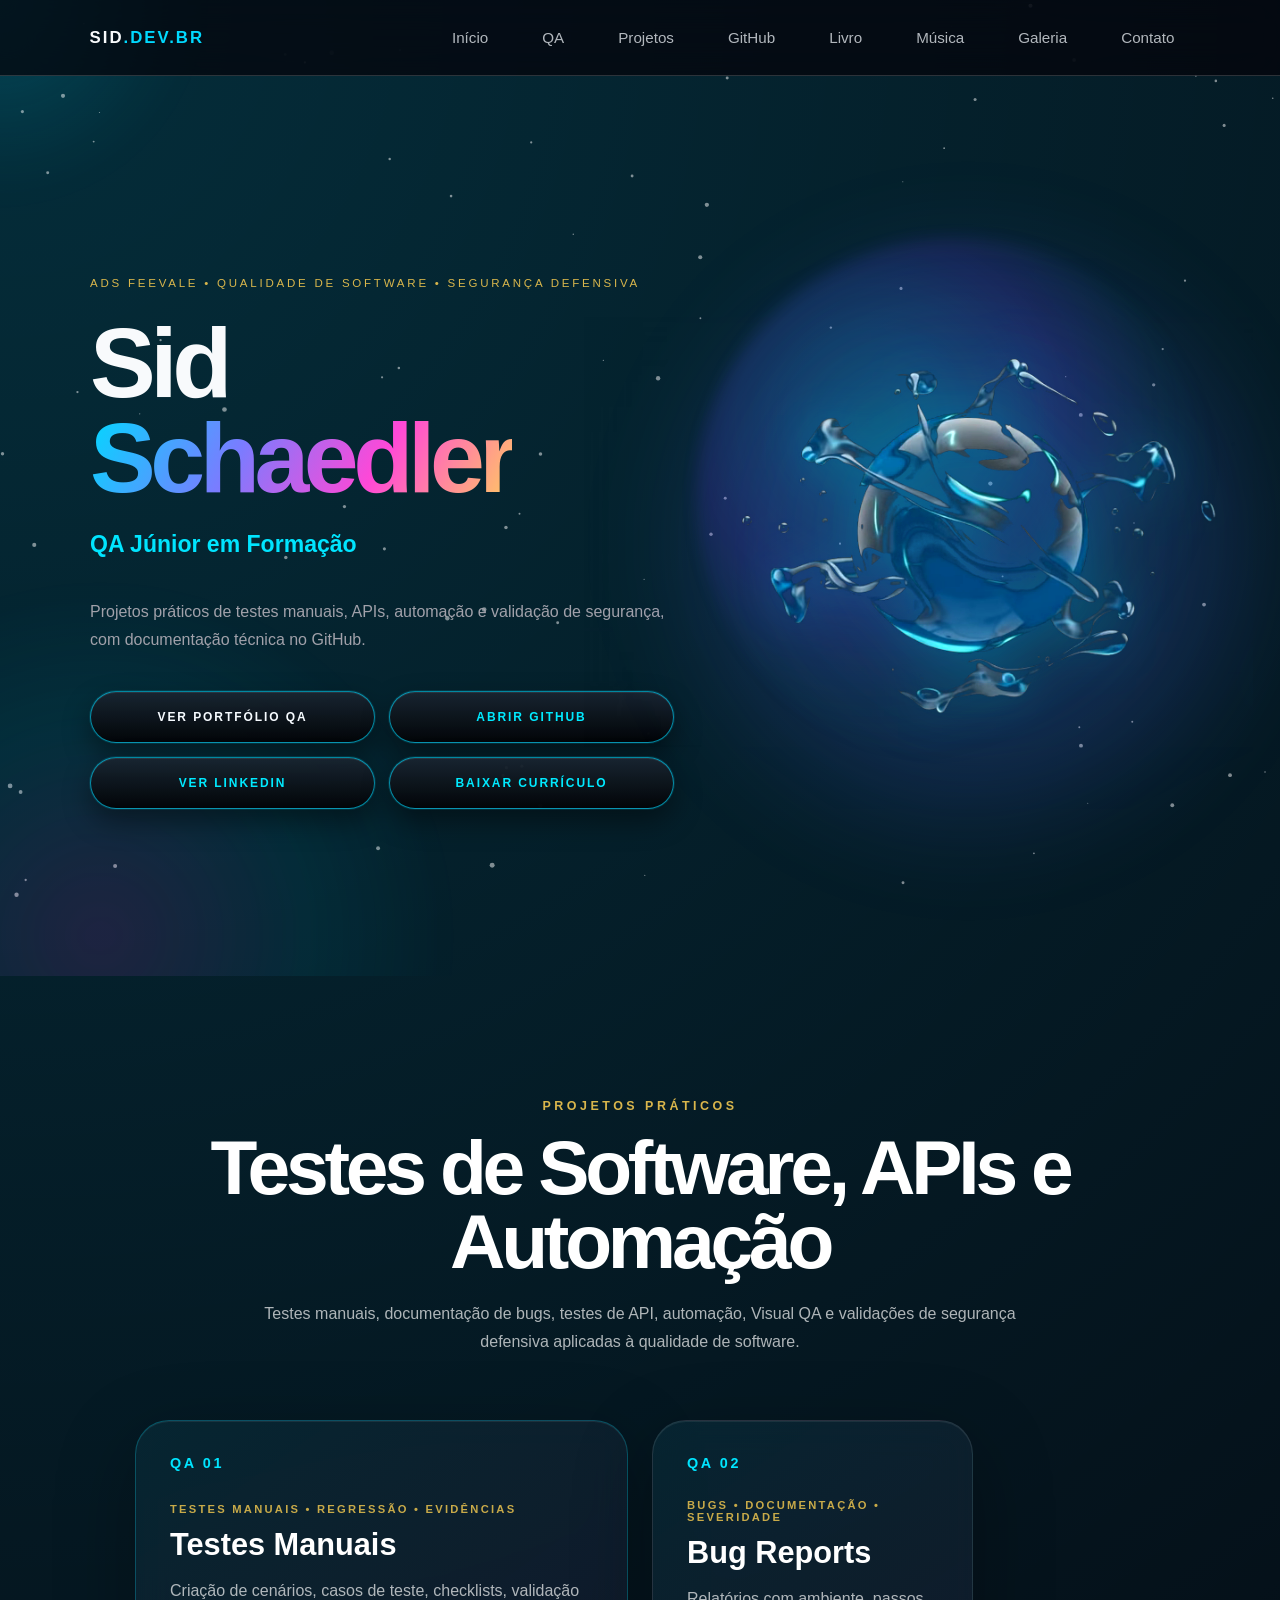
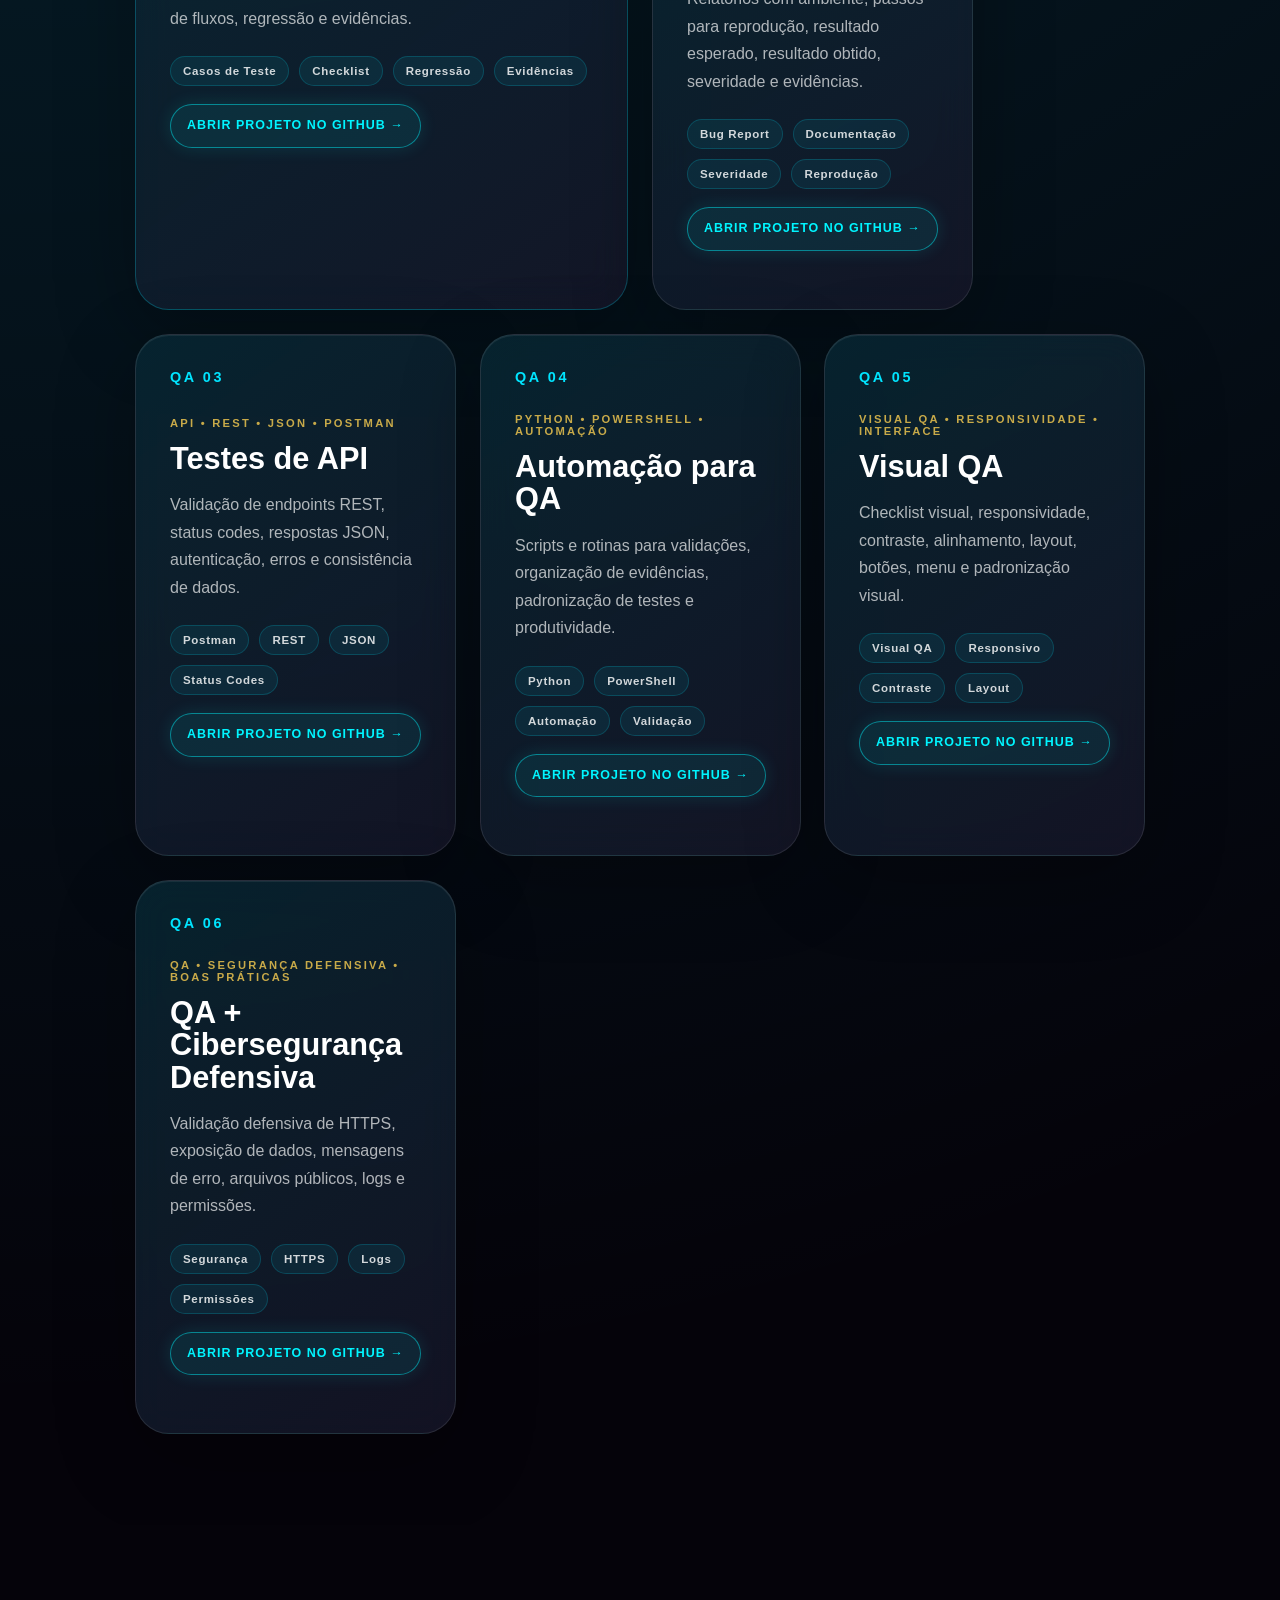
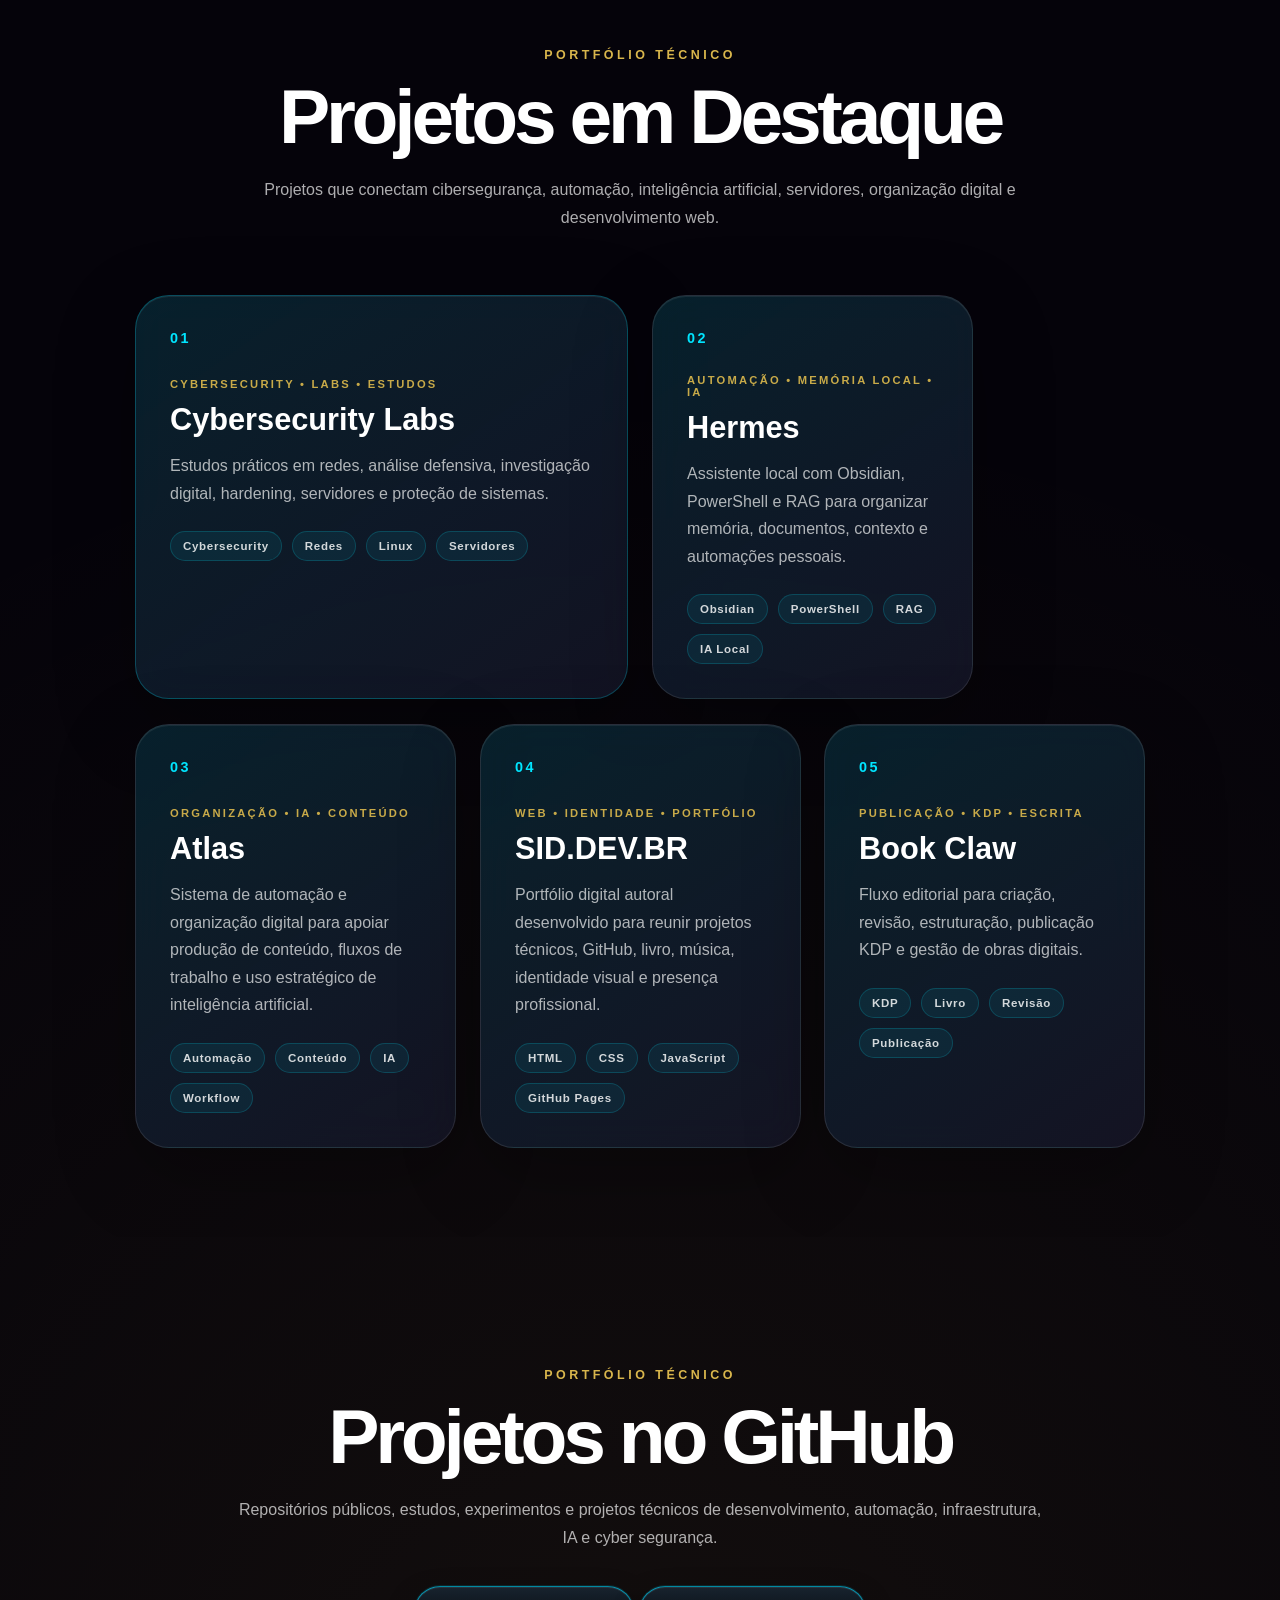
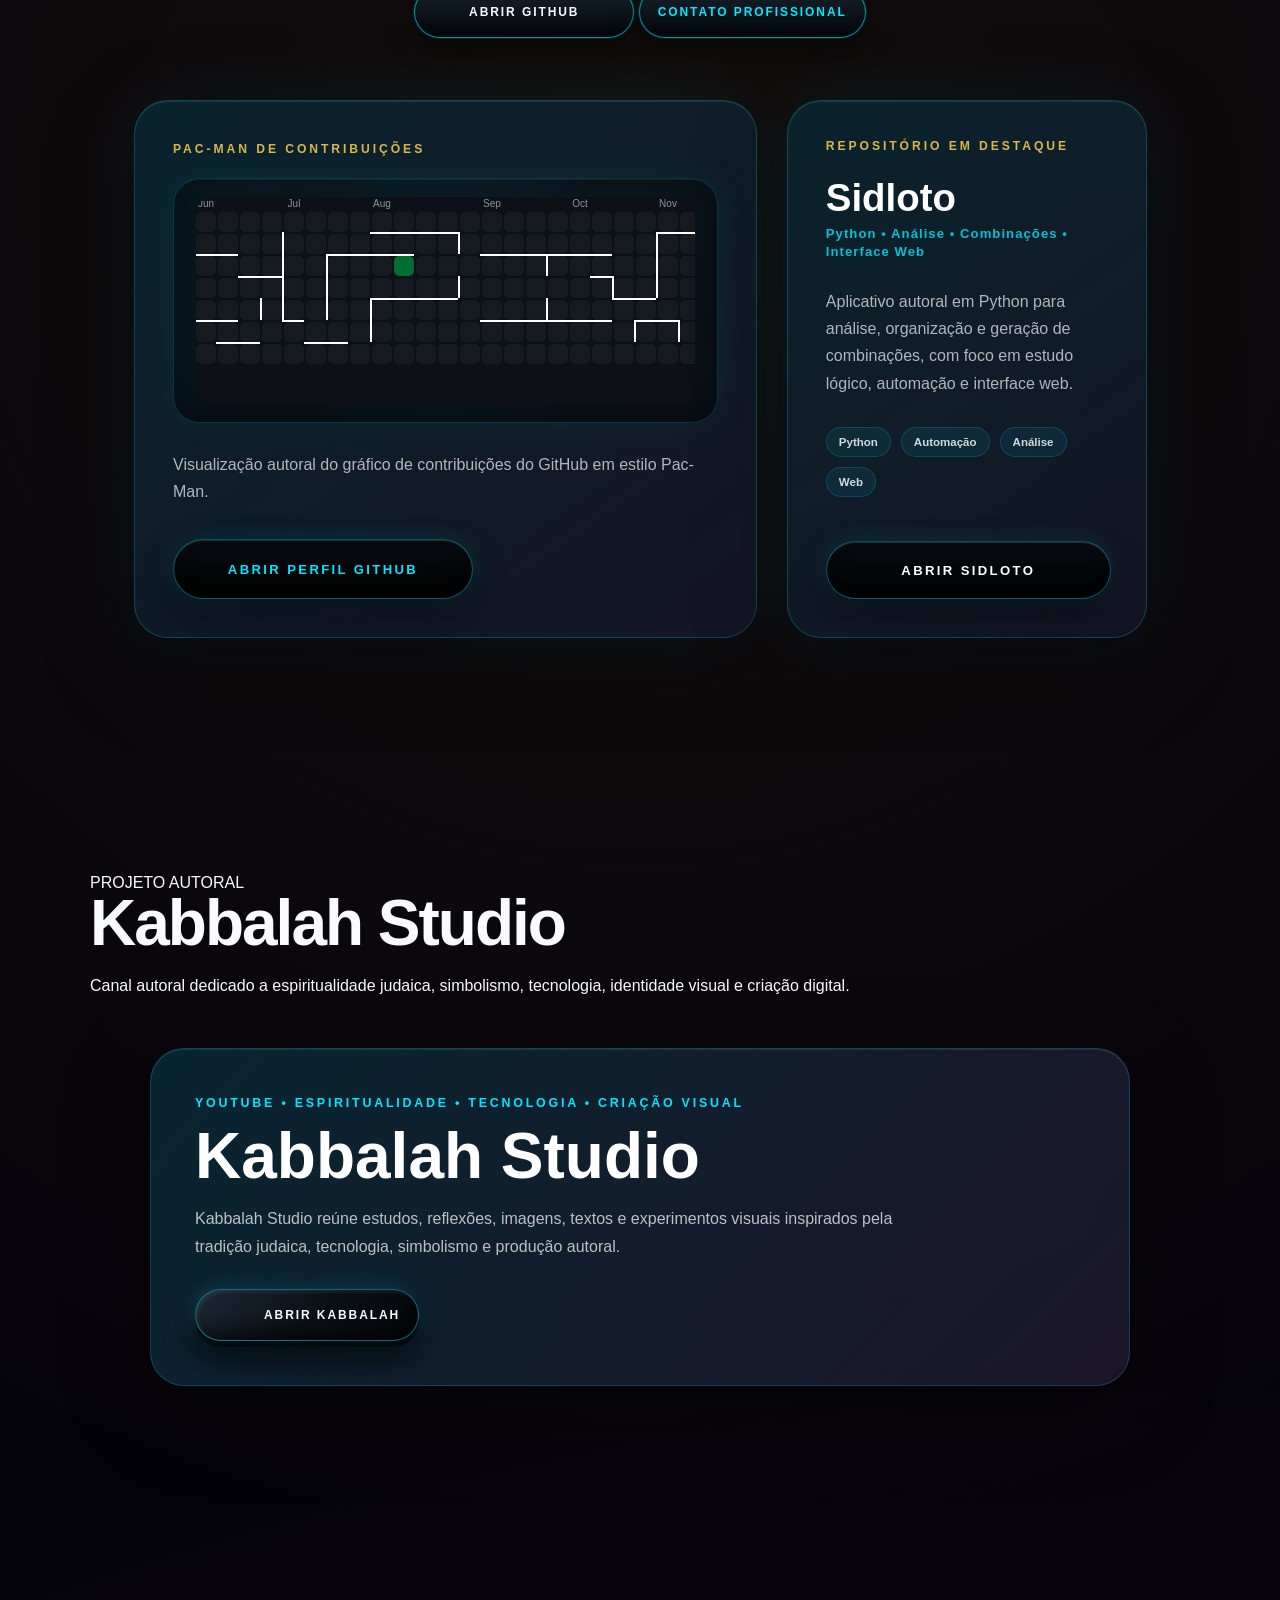
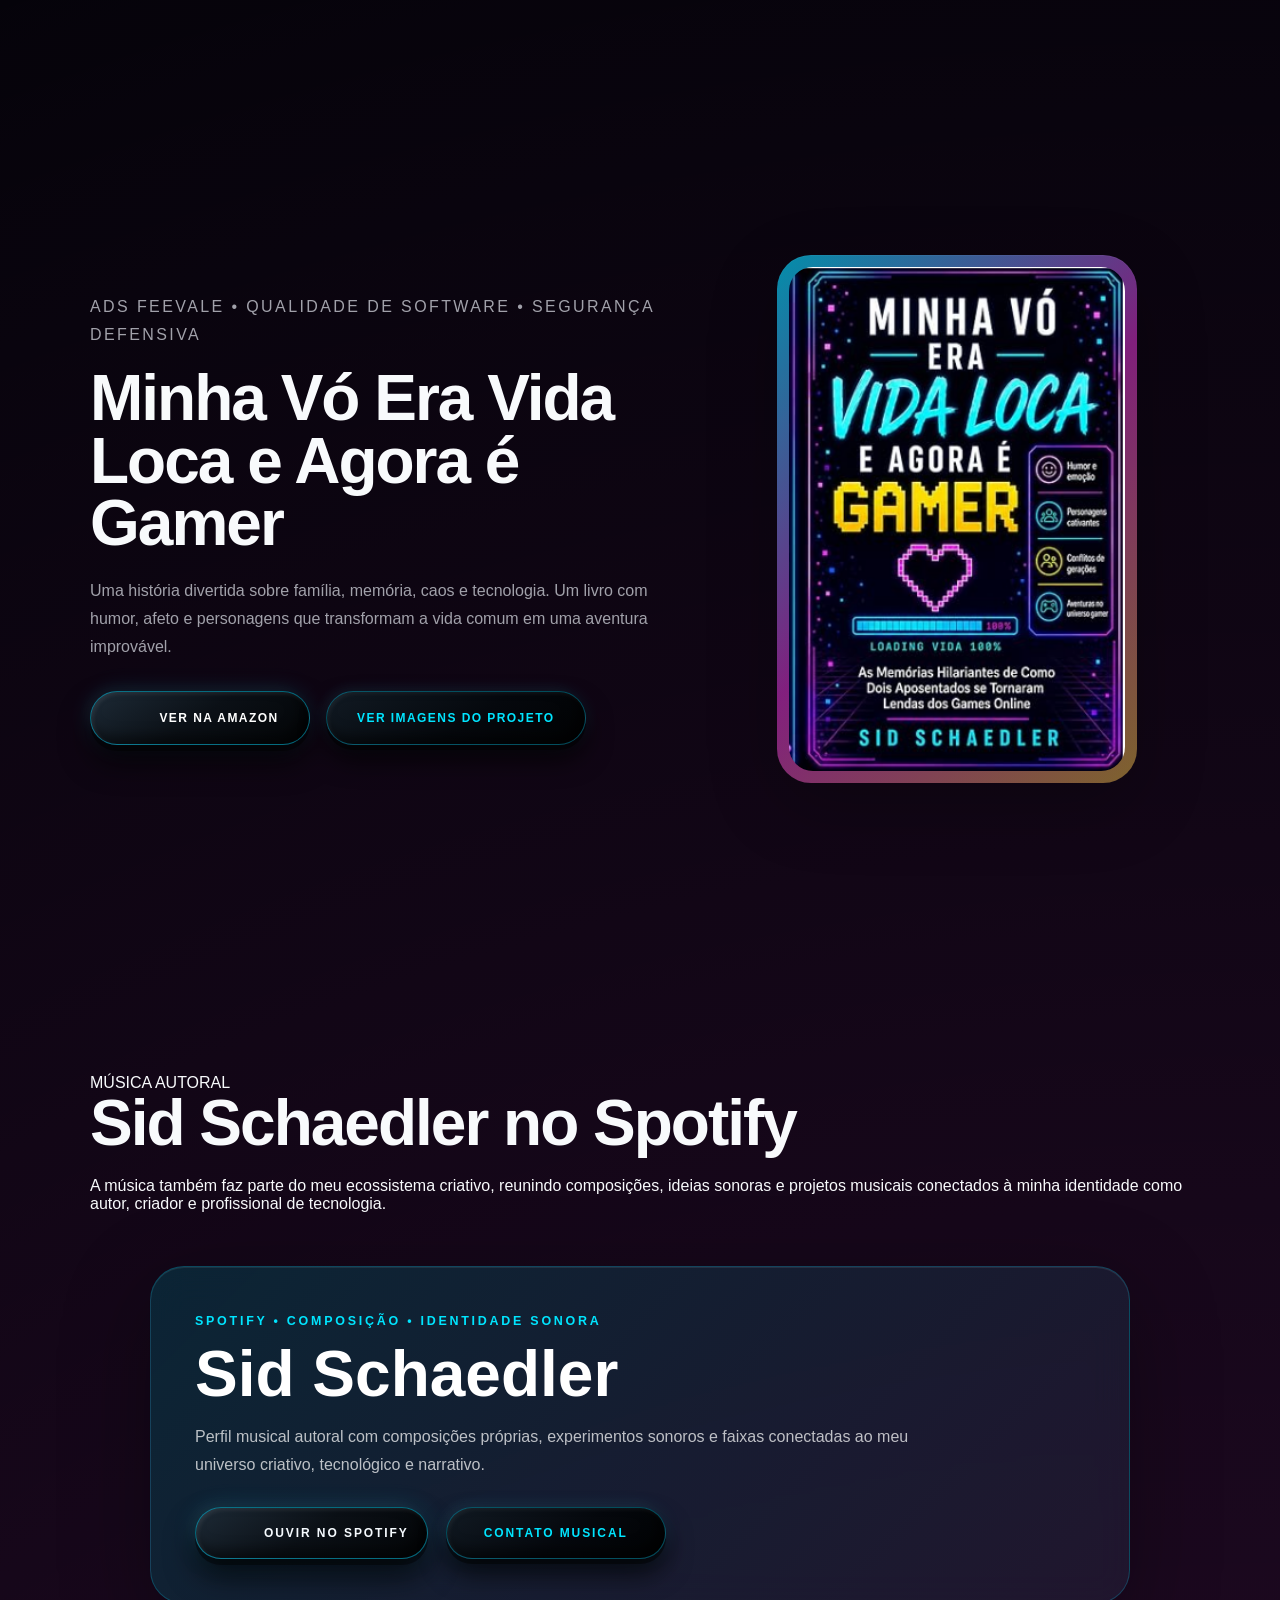
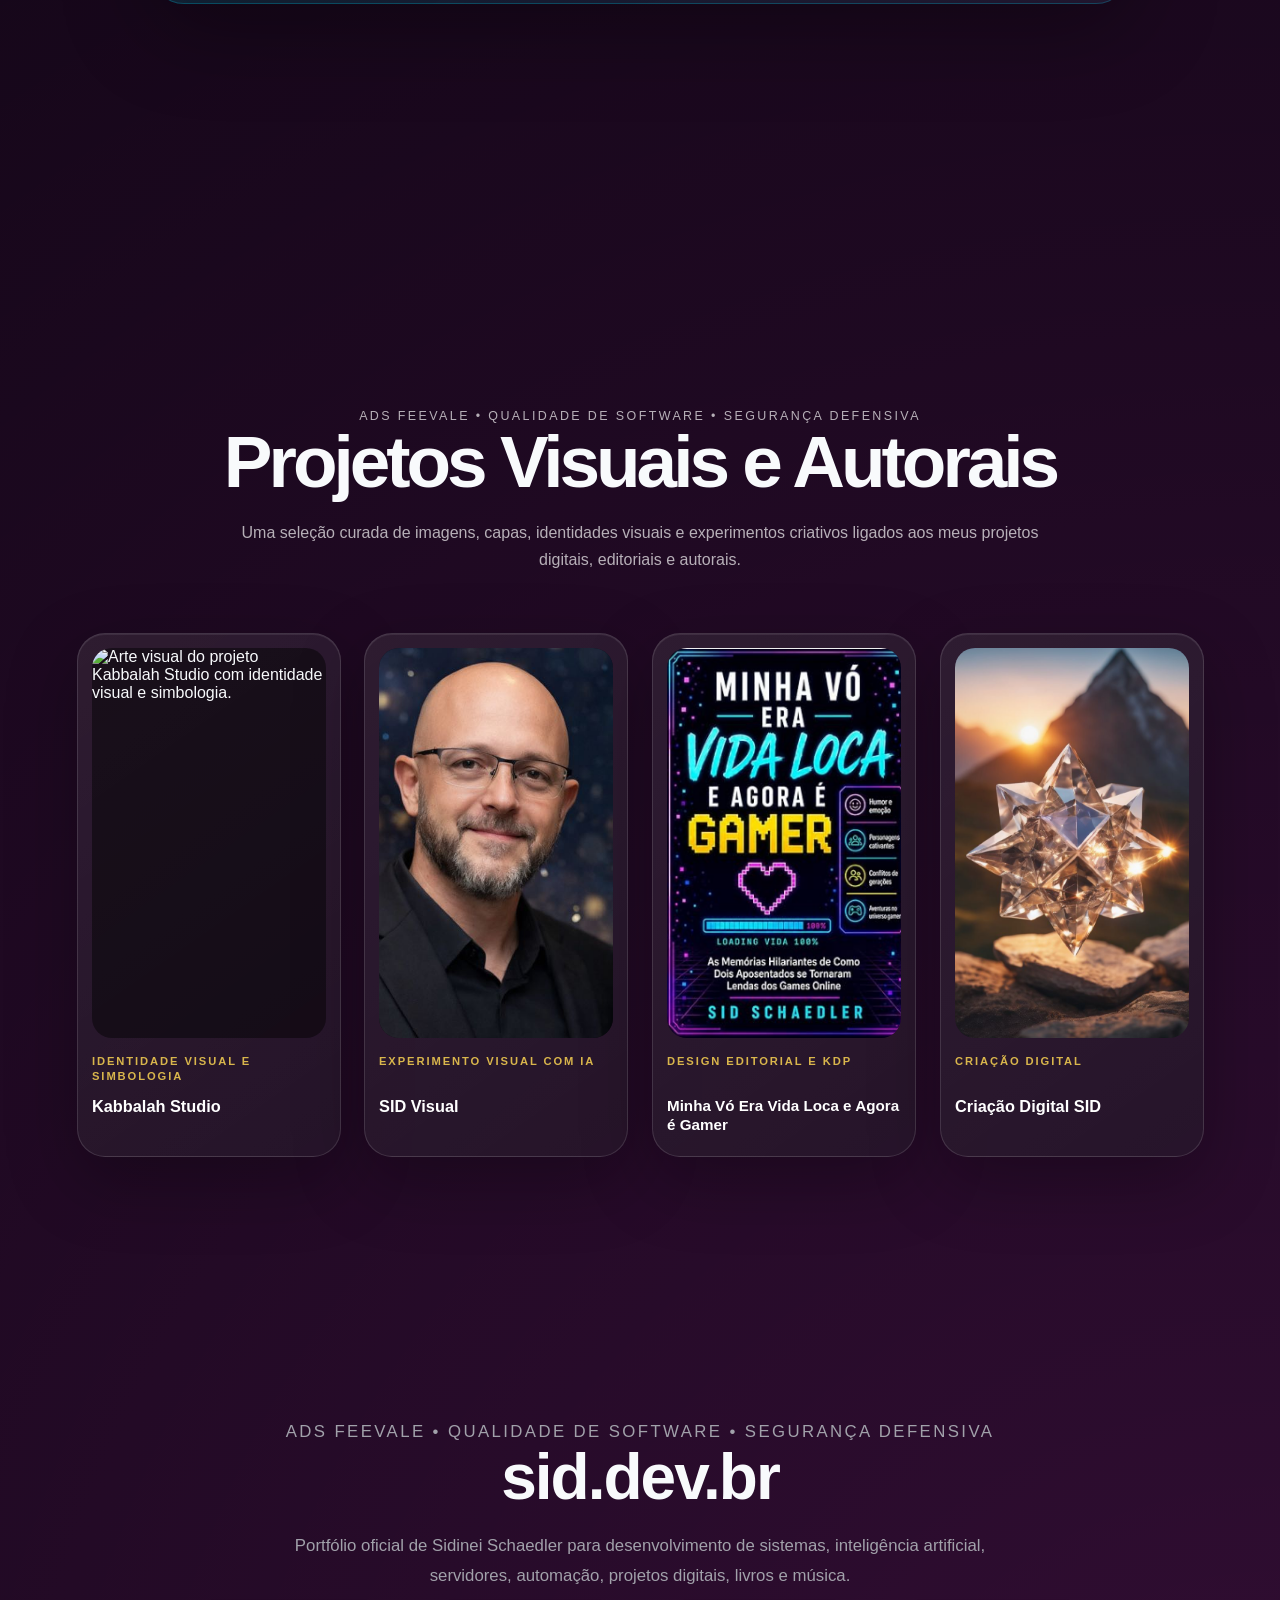
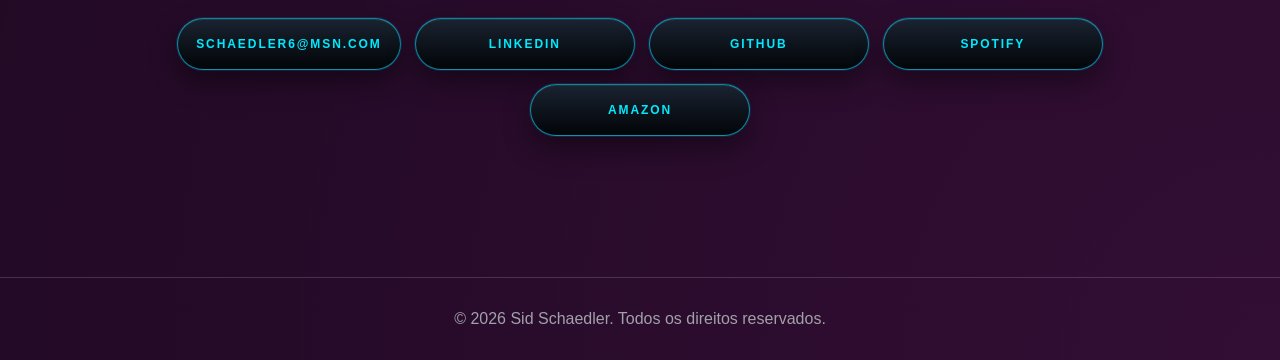
==== commit f337bd27: "Remove obsolete and duplicate CSS patches" ====
--- a/index.html
+++ b/index.html
@@ -49,7 +49,7 @@
 }
   </script>
   <!-- /SID SEO PHASE 1 -->
-  <link rel="stylesheet" href="preview.css?v=accessibility-content-20260709">
+  <link rel="stylesheet" href="preview.css?v=css-refactor-pass1-20260709">
   <link rel="sitemap" type="application/xml" href="sitemap.xml">
   <link rel="alternate" type="text/plain" href="llms.txt" title="LLMS.txt">
   <link rel="alternate" type="text/markdown" href="SOBRE-SID.md" title="Sobre Sid Schaedler">
--- a/preview.css
+++ b/preview.css
@@ -8283,8 +8283,6 @@
 
 /* SID_END_GALERIA_LAYOUT_FINAL_PROFISSIONAL_20260612 */
 
-
-
 /* ============================================================
    SID_START_GALERIA_APROVADA_4_FINAL_20260612
    Galeria aprovada: somente 4 imagens
@@ -8799,10 +8797,6 @@
   }
 }
 
-
-
-
-
 /* SID_START_MOBILE_POLISH_MENU_ORBI_20260708
    Menu mobile compacto + fallback iOS para Orbi sem quadrado preto.
    Desktop preservado.
@@ -8811,21 +8805,6 @@
 .mobile-bottom-nav {
   display: none;
 }
-
-.project-premium-card:focus-visible {
-  outline: 2px solid rgba(0, 234, 255, 0.95) !important;
-  outline-offset: 4px !important;
-  transform: translateY(-5px);
-}
-
-.project-github-link:focus-visible,
-.sid-hero-button:focus-visible,
-.btn:focus-visible,
-nav a:focus-visible {
-  outline: 2px solid rgba(0, 234, 255, 0.95) !important;
-  outline-offset: 4px !important;
-}
-
 @media (max-width: 1000px) {
   body {
     padding-bottom: 0 !important;
@@ -8884,74 +8863,6 @@
     color: #020617 !important;
     background: linear-gradient(90deg, var(--blue), var(--green)) !important;
     border-color: rgba(255, 255, 255, 0.26) !important;
-  }
-}
-
-/* iPhone/Safari: substitui WebM problemático por Orbi CSS sem quadrado */
-@supports (-webkit-touch-callout: none) {
-  @media (max-width: 1000px) {
-    .hero-orbisite-alpha-wrap {
-      position: relative !important;
-      width: min(330px, 78vw) !important;
-      height: min(250px, 58vw) !important;
-      margin: 18px auto 0 !important;
-      background: transparent !important;
-      border: none !important;
-      box-shadow: none !important;
-      overflow: visible !important;
-    }
-
-    .hero-orbisite-alpha-video {
-      display: none !important;
-      visibility: hidden !important;
-      opacity: 0 !important;
-    }
-
-    .hero-orbisite-alpha-wrap::before {
-      content: "" !important;
-      position: absolute !important;
-      left: 50% !important;
-      top: 50% !important;
-      transform: translate(-50%, -50%);
-
-      width: min(230px, 54vw) !important;
-      height: min(230px, 54vw) !important;
-      border-radius: 50% !important;
-
-      background:
-        radial-gradient(circle at 32% 26%,
-          rgba(255, 255, 255, 0.92) 0%,
-          rgba(116, 224, 255, 0.70) 10%,
-          rgba(0, 154, 255, 0.56) 28%,
-          rgba(0, 68, 125, 0.78) 52%,
-          rgba(0, 14, 30, 0.90) 72%,
-          rgba(0, 0, 0, 0) 73%) !important;
-
-      box-shadow:
-        0 0 34px rgba(0, 217, 255, 0.36),
-        0 0 80px rgba(0, 90, 255, 0.22),
-        inset -22px -26px 44px rgba(0, 0, 0, 0.48),
-        inset 14px 12px 22px rgba(255, 255, 255, 0.24) !important;
-
-      filter: saturate(1.18) contrast(1.08);
-    }
-
-    .hero-orbisite-alpha-wrap::after {
-      content: "" !important;
-      position: absolute !important;
-      left: 50% !important;
-      top: 50% !important;
-      transform: translate(-50%, -50%) rotate(-18deg);
-
-      width: min(270px, 64vw) !important;
-      height: min(72px, 18vw) !important;
-      border-radius: 50% !important;
-
-      border-top: 3px solid rgba(145, 232, 255, 0.70) !important;
-      border-bottom: 2px solid rgba(0, 217, 255, 0.22) !important;
-      filter: drop-shadow(0 0 18px rgba(0, 217, 255, 0.34)) !important;
-      opacity: 0.88;
-    }
   }
 }
 
@@ -8971,8 +8882,6 @@
   }
 }
 /* SID_END_MOBILE_HIDE_ORBI_20260709 */
-
-
 
 /* SID_START_ACCESSIBILITY_TAB_20260709 */
 
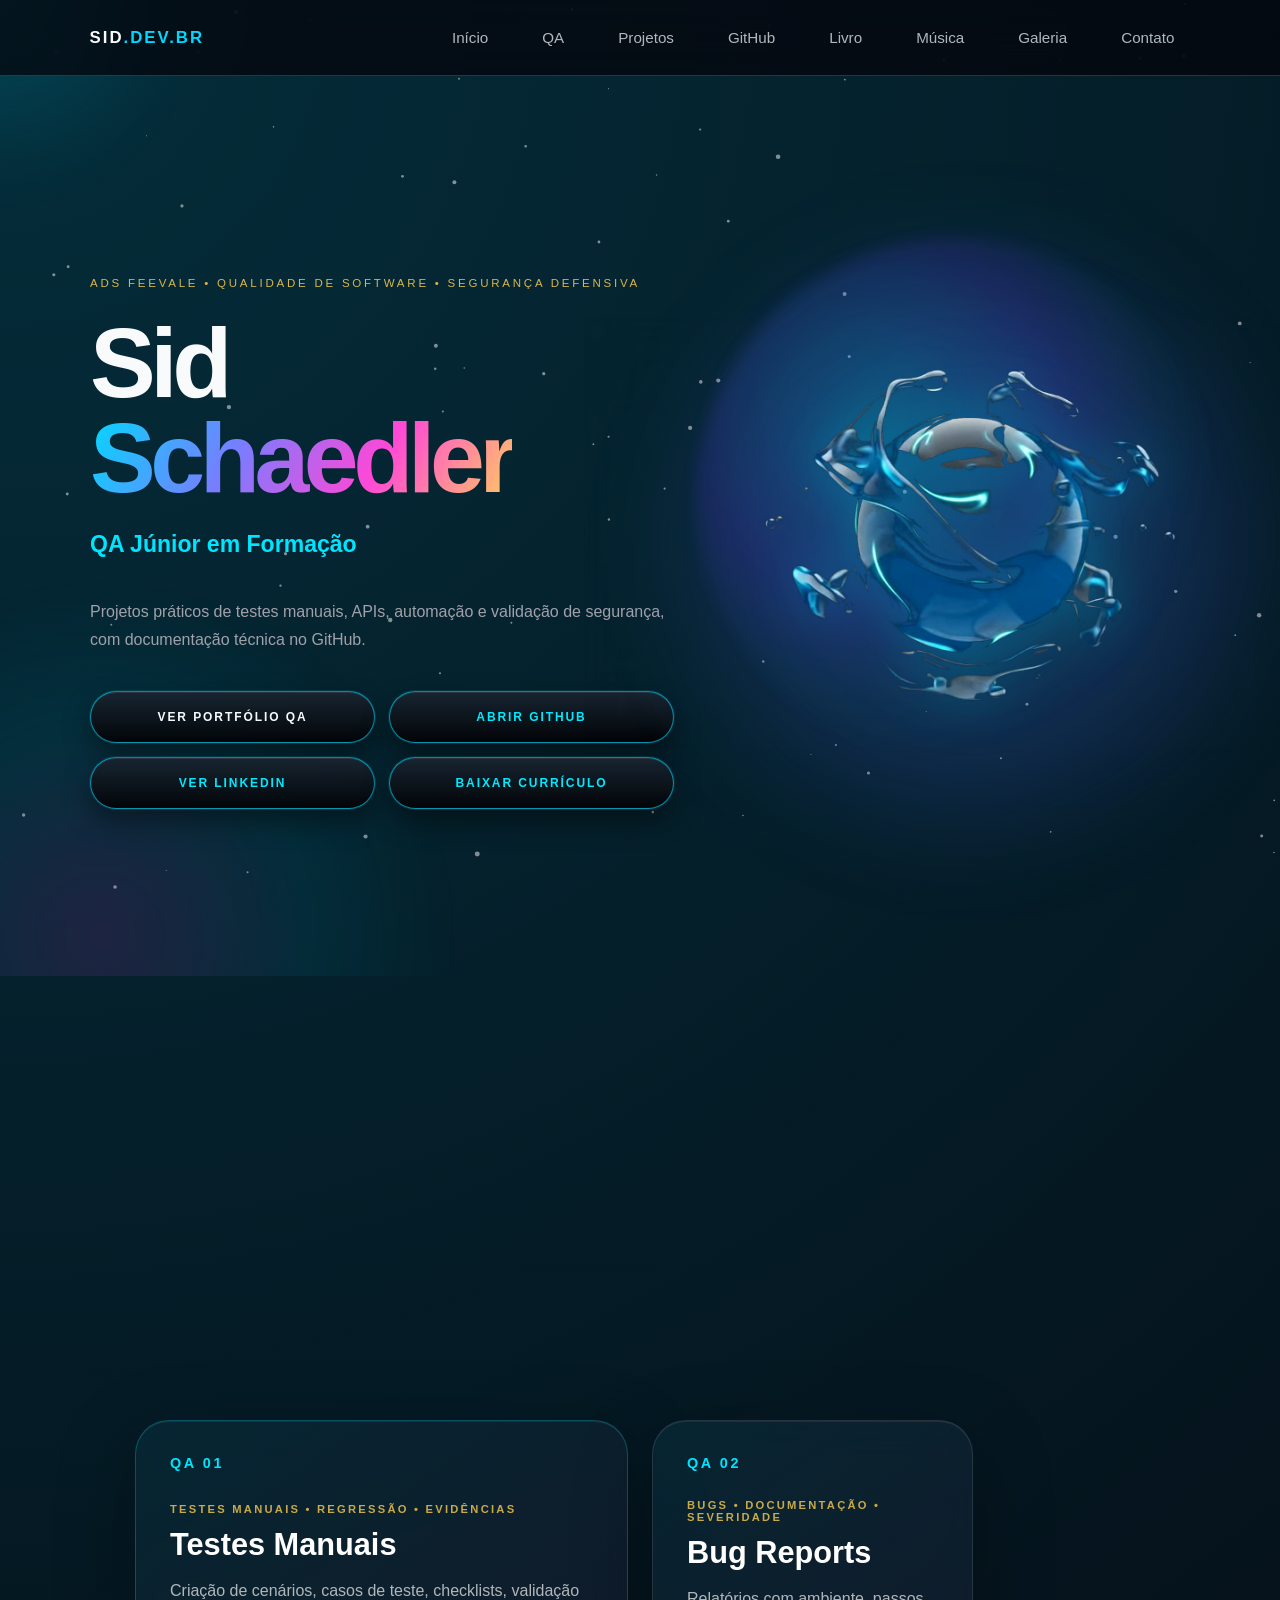
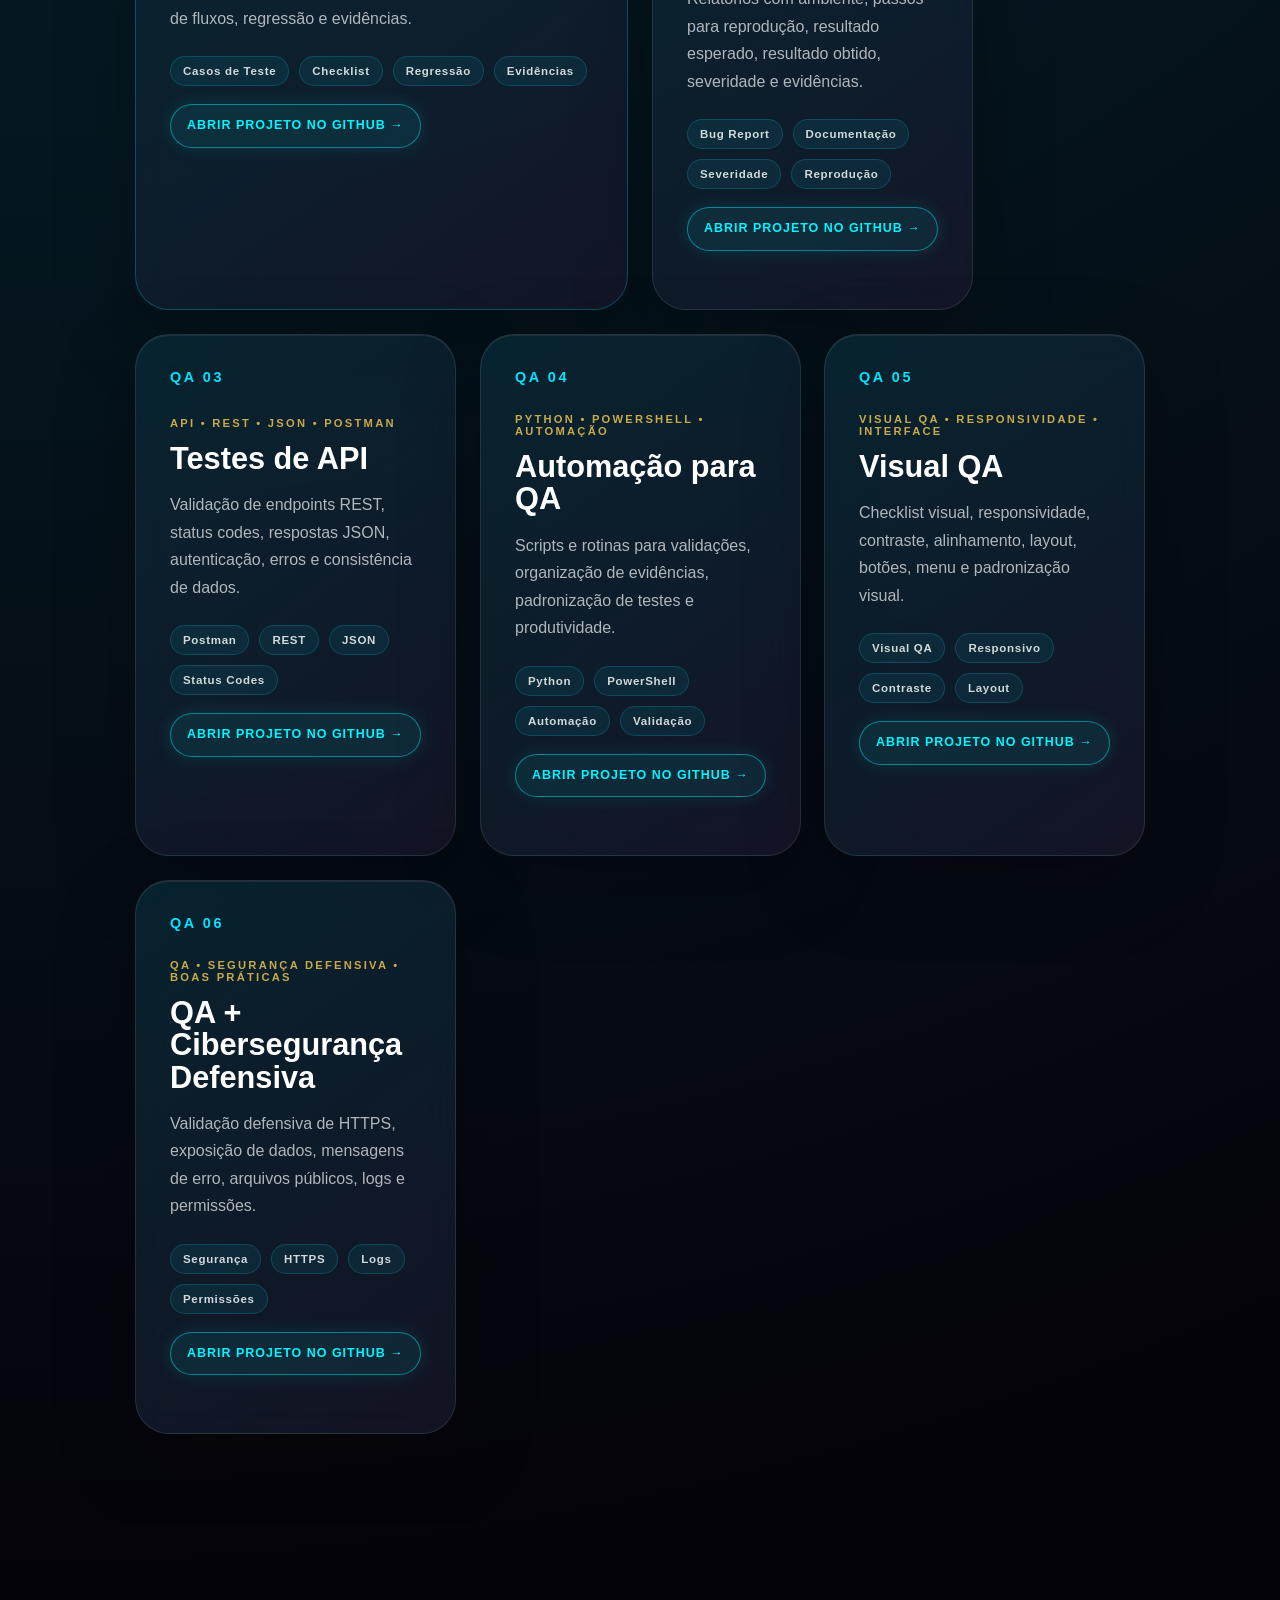
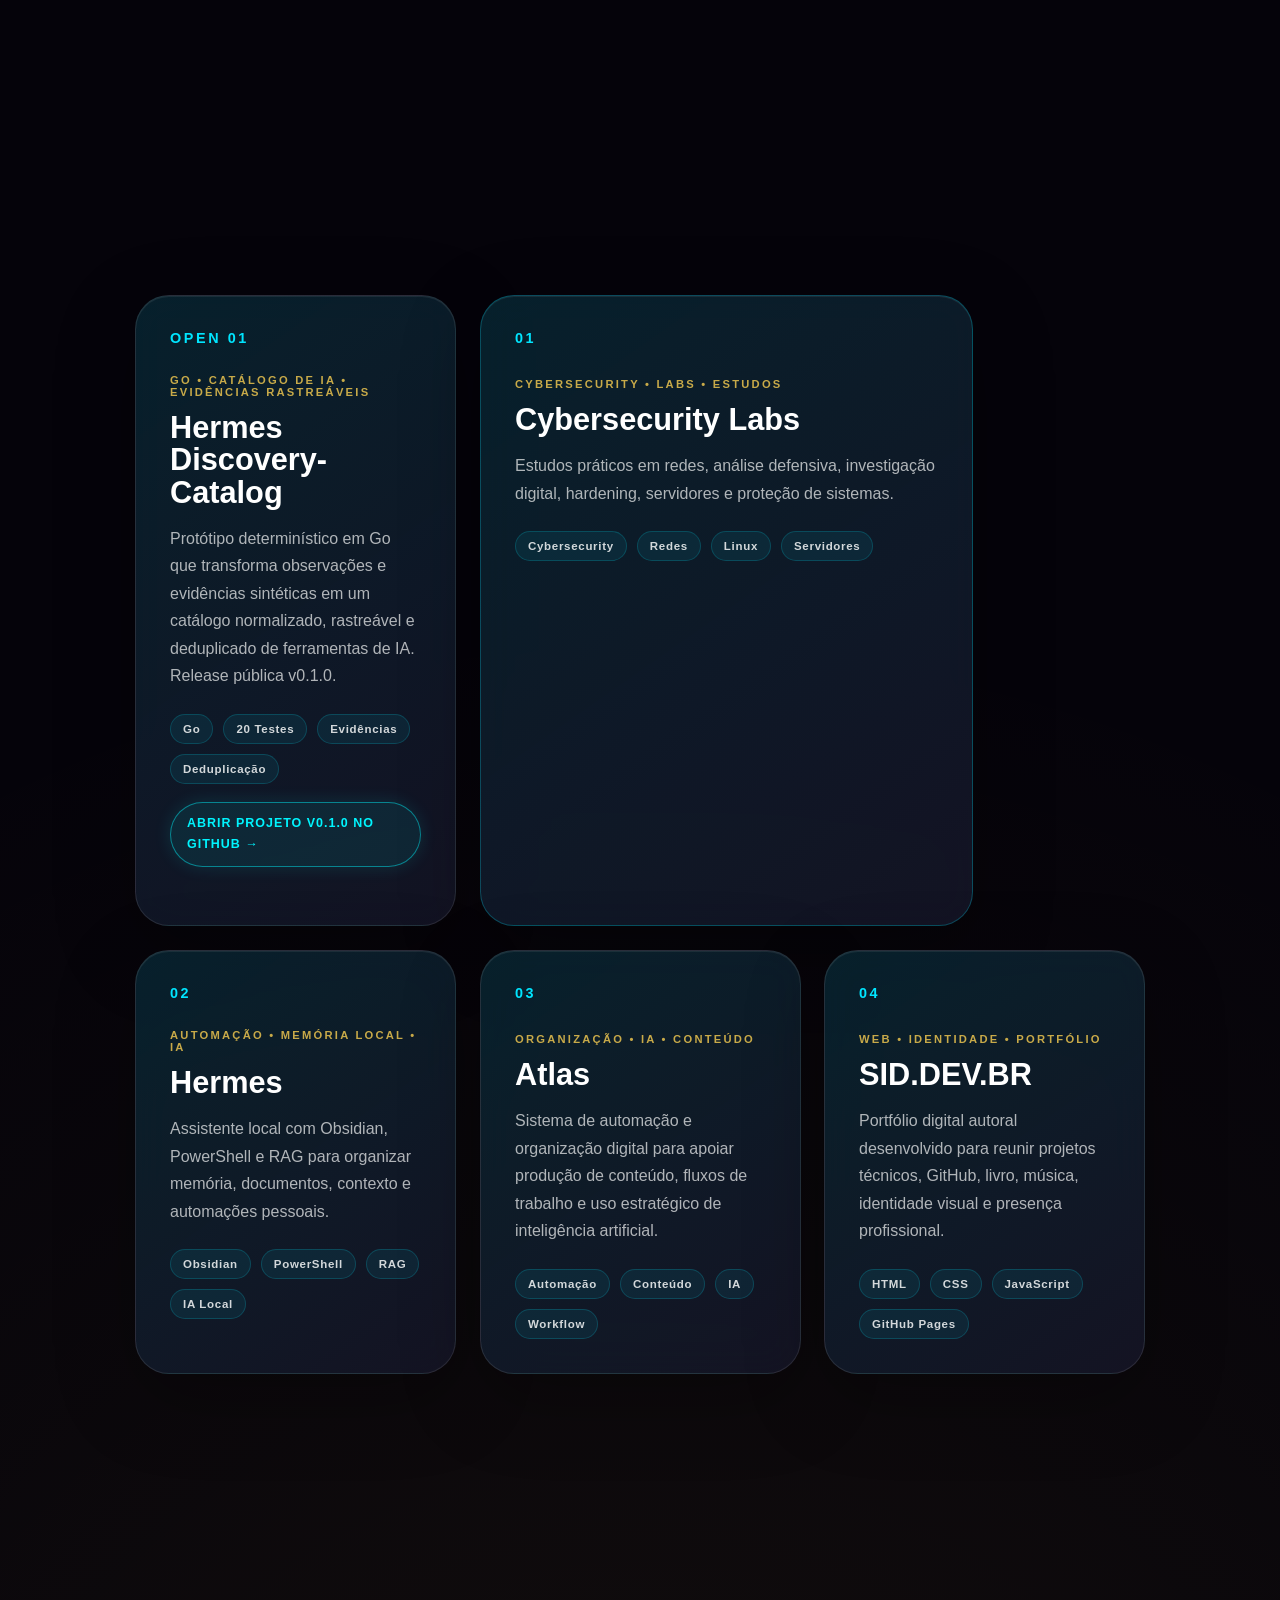
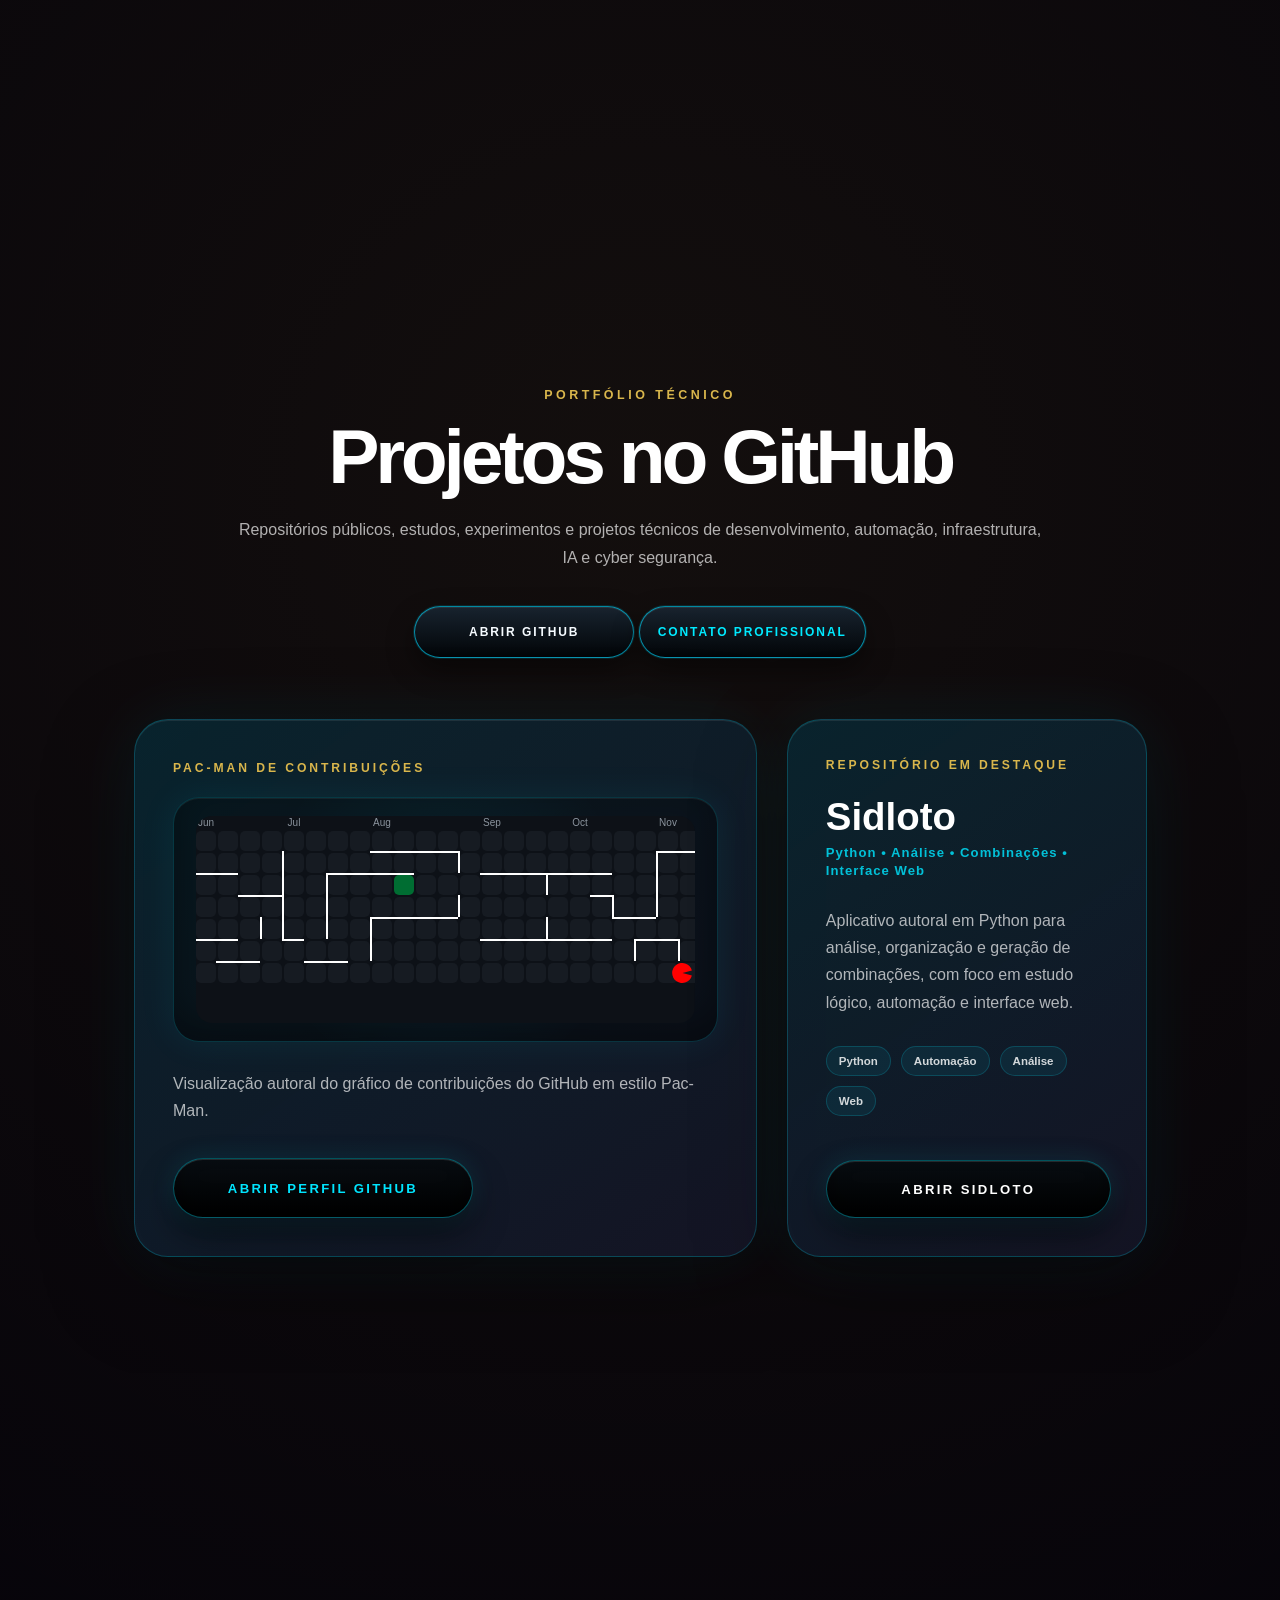
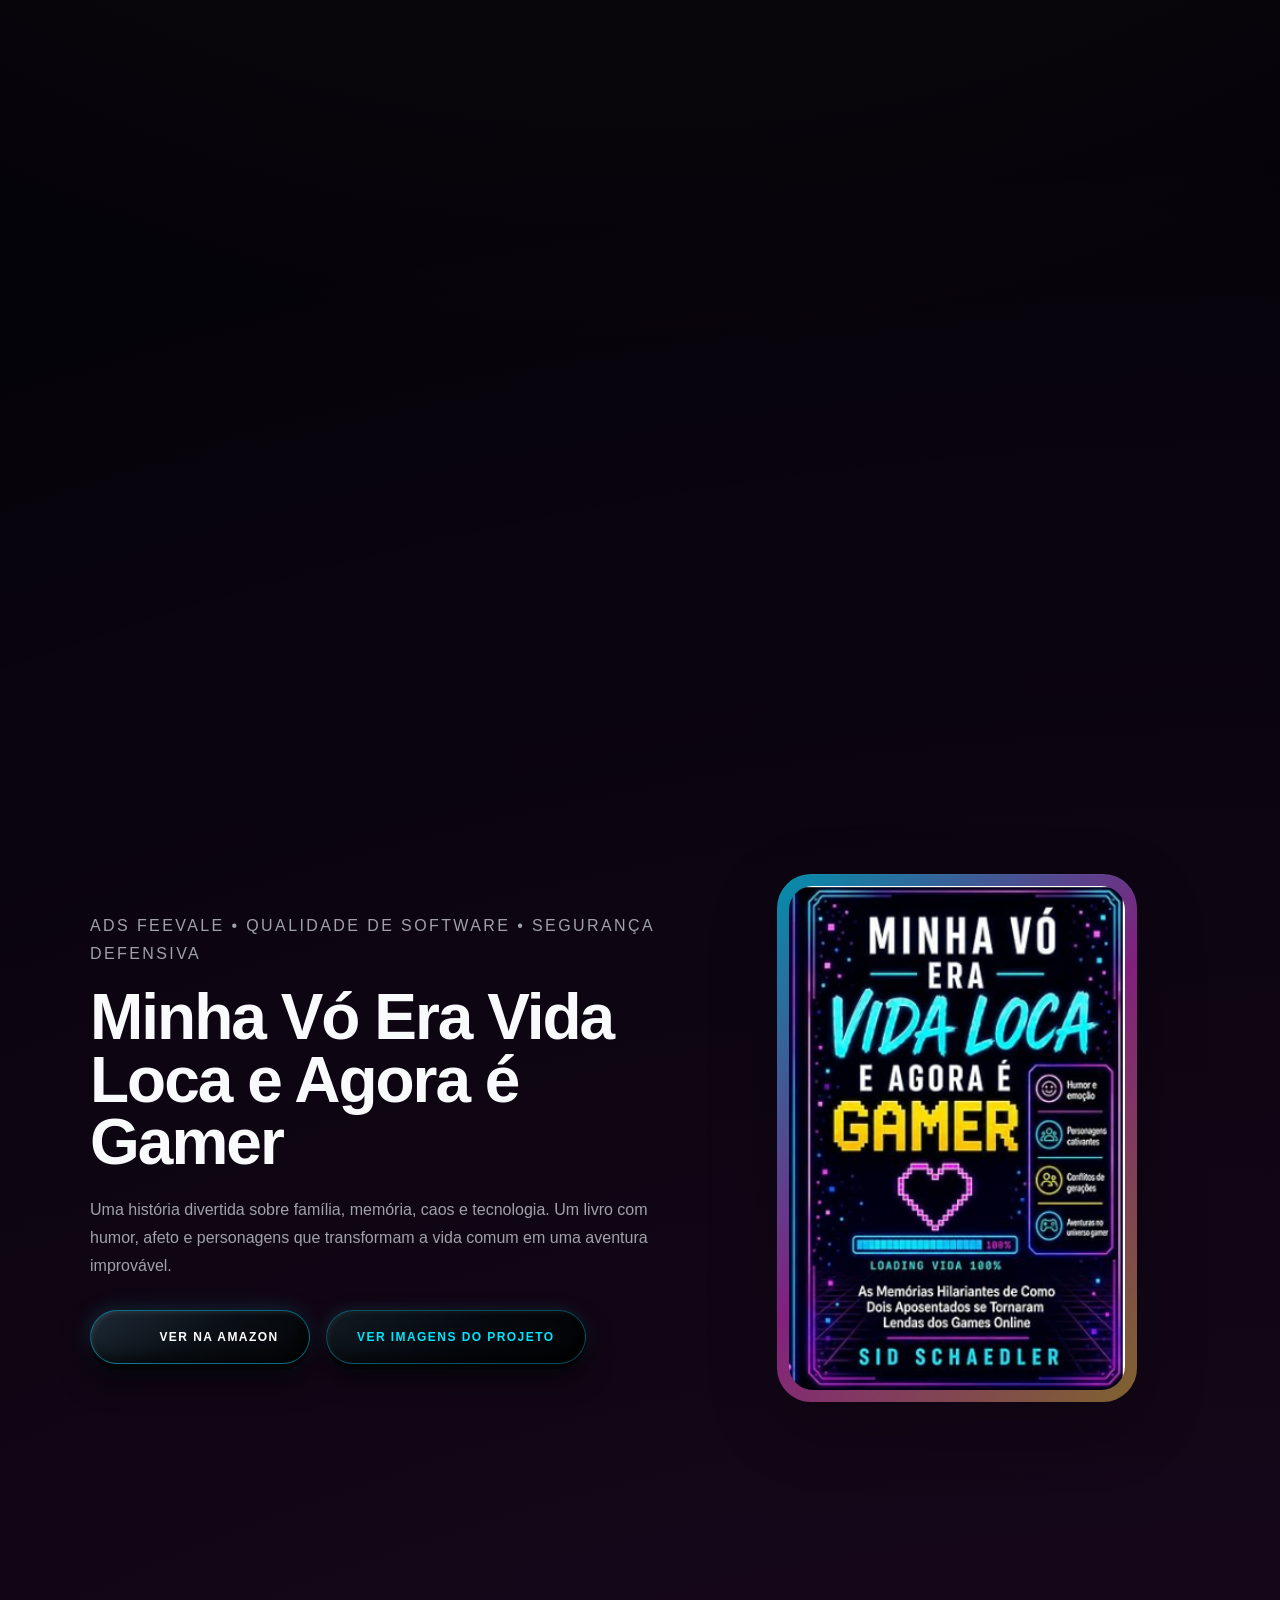
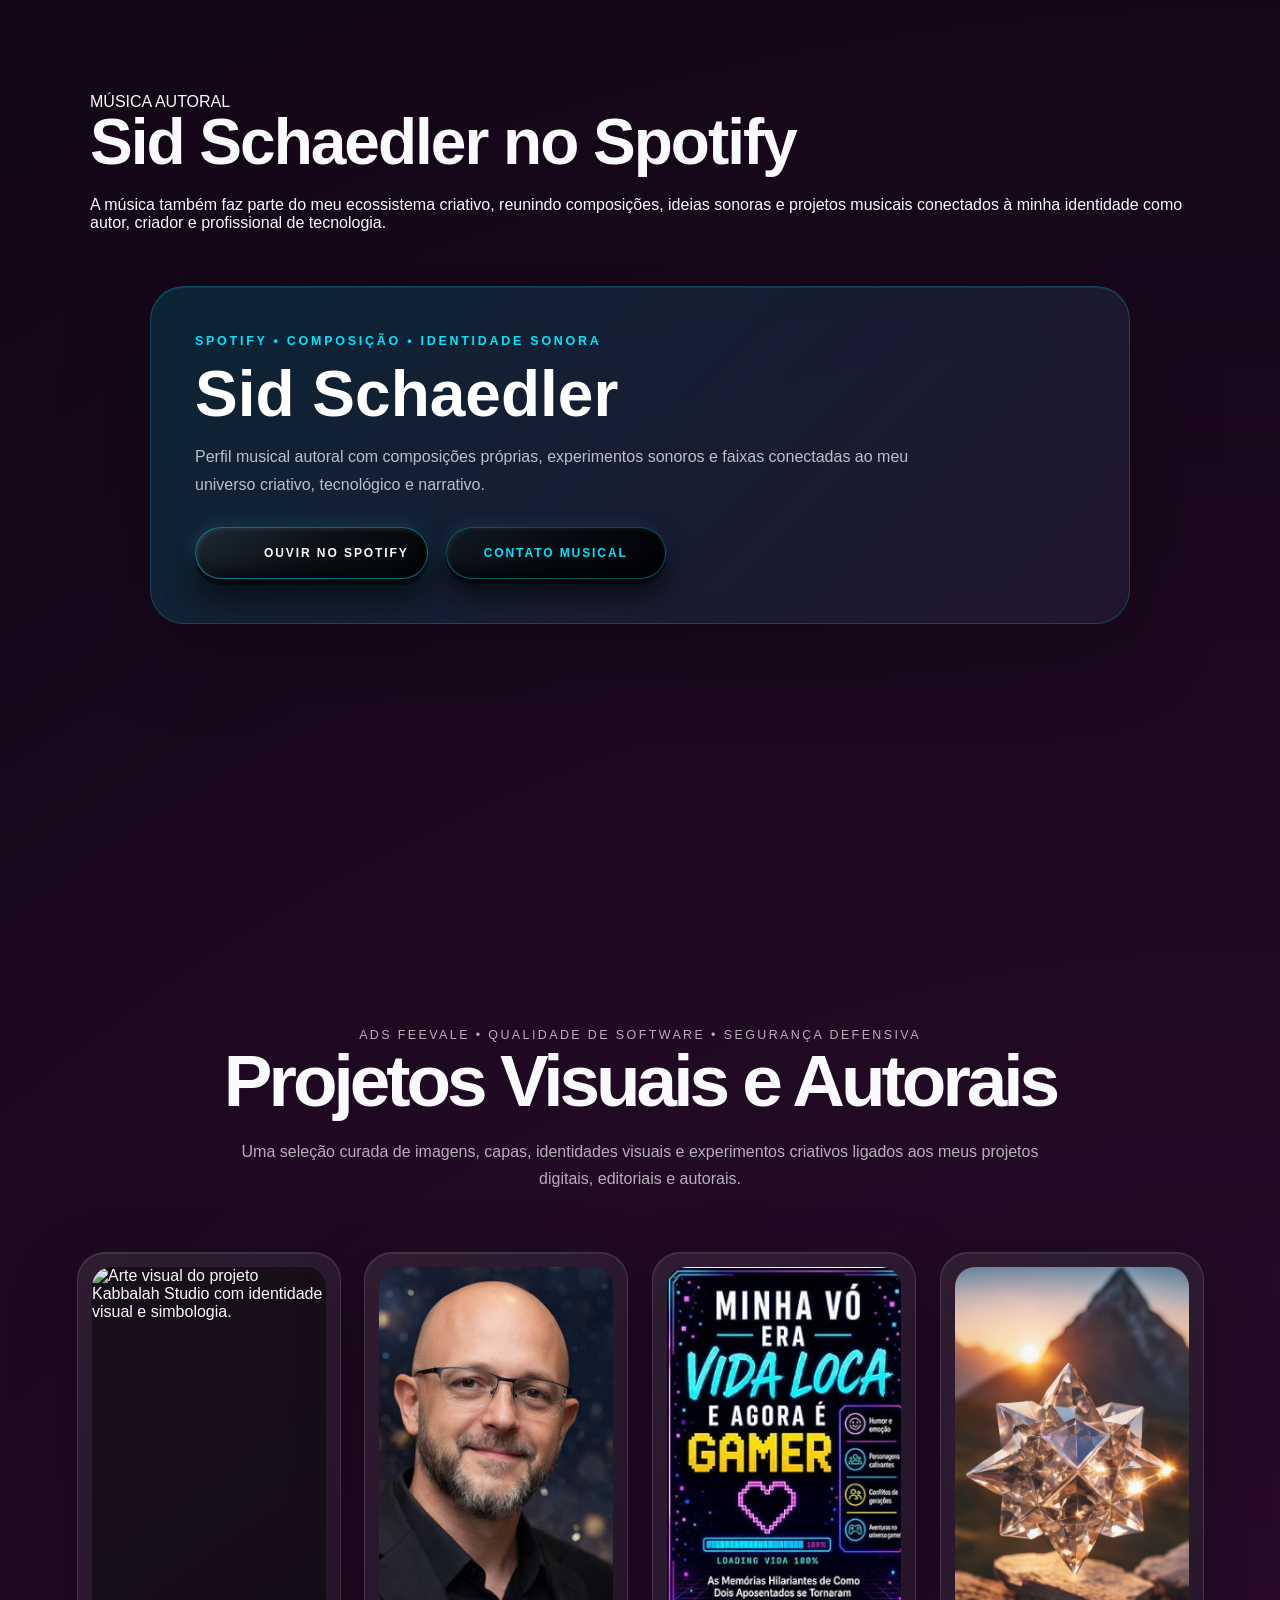
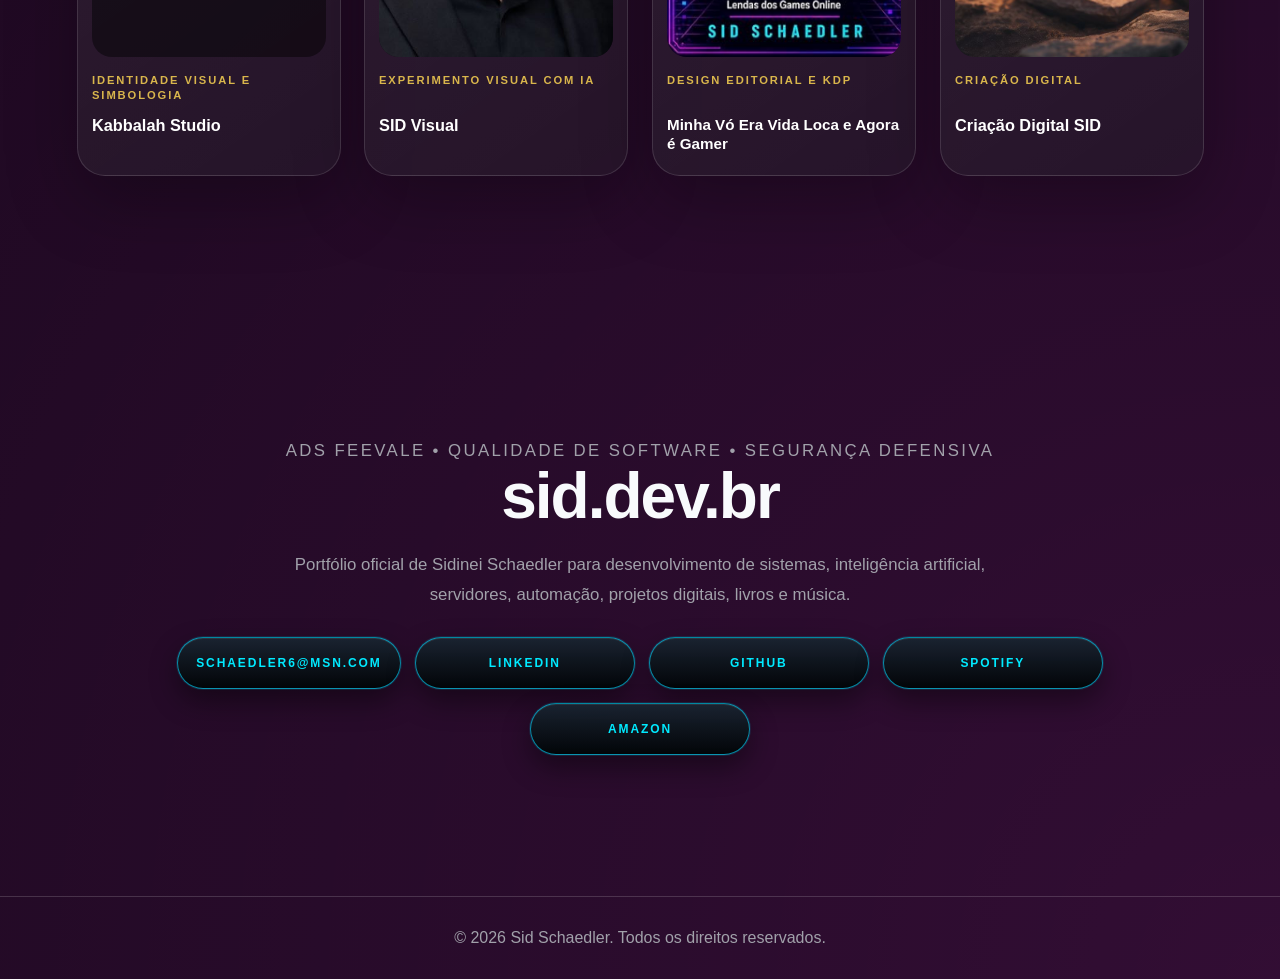
==== commit 857a5ffc: "feat: add Hermes Discovery-Catalog to portfolio" ====
--- a/index.html
+++ b/index.html
@@ -817,6 +817,41 @@
       </div>
 
       <div class="projects-premium-grid">
+        <!-- SID_START_HERMES_DISCOVERY_CARD_V010 -->
+        <article class="project-premium-card reveal"
+                 style="cursor:pointer"
+                 role="link"
+                 tabindex="0"
+                 onclick="window.open('https://github.com/schaedler6/hermes-discovery-catalog','_blank','noopener')"
+                 onkeydown="if(event.key==='Enter'||event.key===' '){event.preventDefault();window.open('https://github.com/schaedler6/hermes-discovery-catalog','_blank','noopener');}">
+          <div class="project-number">OPEN 01</div>
+          <div class="project-content">
+            <span class="project-type">Go • Catálogo de IA • Evidências rastreáveis</span>
+            <h3>Hermes Discovery-Catalog</h3>
+            <p>
+              Protótipo determinístico em Go que transforma observações e evidências
+              sintéticas em um catálogo normalizado, rastreável e deduplicado de
+              ferramentas de IA. Release pública v0.1.0.
+            </p>
+            <div class="project-tags">
+              <span>Go</span>
+              <span>20 Testes</span>
+              <span>Evidências</span>
+              <span>Deduplicação</span>
+            </div>
+            <p class="project-cta">
+              <a class="project-github-link"
+                 onclick="event.stopPropagation();"
+                 href="https://github.com/schaedler6/hermes-discovery-catalog"
+                 target="_blank"
+                 rel="noopener noreferrer">
+                Abrir projeto v0.1.0 no GitHub →
+              </a>
+            </p>
+          </div>
+        </article>
+        <!-- SID_END_HERMES_DISCOVERY_CARD_V010 -->
+
         <article class="project-premium-card reveal project-featured">
           <div class="project-number">01</div>
           <div class="project-content">
@@ -3159,161 +3194,3 @@
   <script src="preview.js?v=accessibility-content-20260709"></script>
 </body>
 </html>
-
-
-
-
-
-
-
-
-
-
-
-
-
-
-
-
-
-
-
-
-
-
-
-
-
-
-
-
-
-
-
-
-
-
-
-
-
-
-
-
-
-
-
-
-
-
-
-
-
-
-
-
-
-
-
-
-
-
-
-
-
-
-
-
-
-
-
-
-
-
-
-
-
-
-
-
-
-
-
-
-
-
-
-
-
-
-
-
-
-
-
-
-
-
-
-
-
-
-
-
-
-
-
-
-
-
-
-
-
-
-
-
-
-
-
-
-
-
-
-
-
-
-
-
-
-
-
-
-
-
-
-
-
-
-
-
-
-
-
-
-
-
-
-
-
-
-
-
-
-
-
-
-
-
-
-
-
-
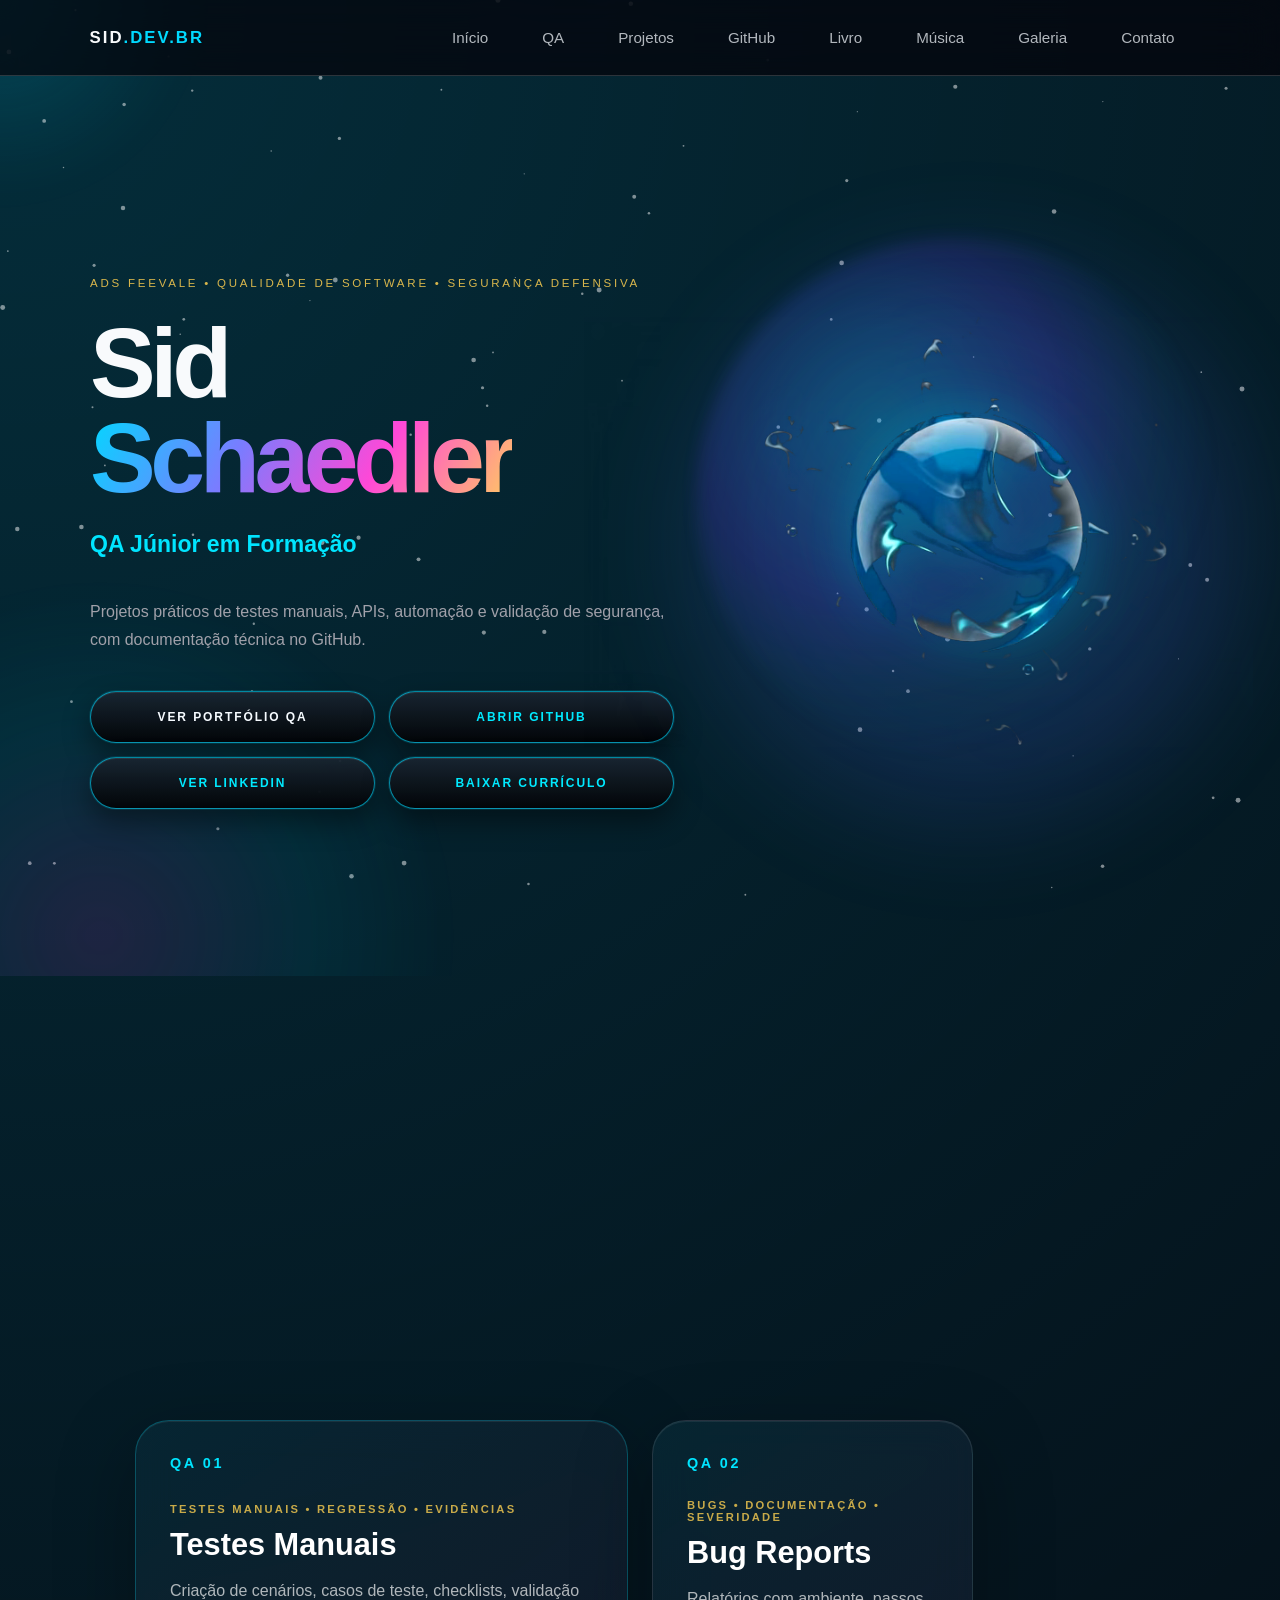
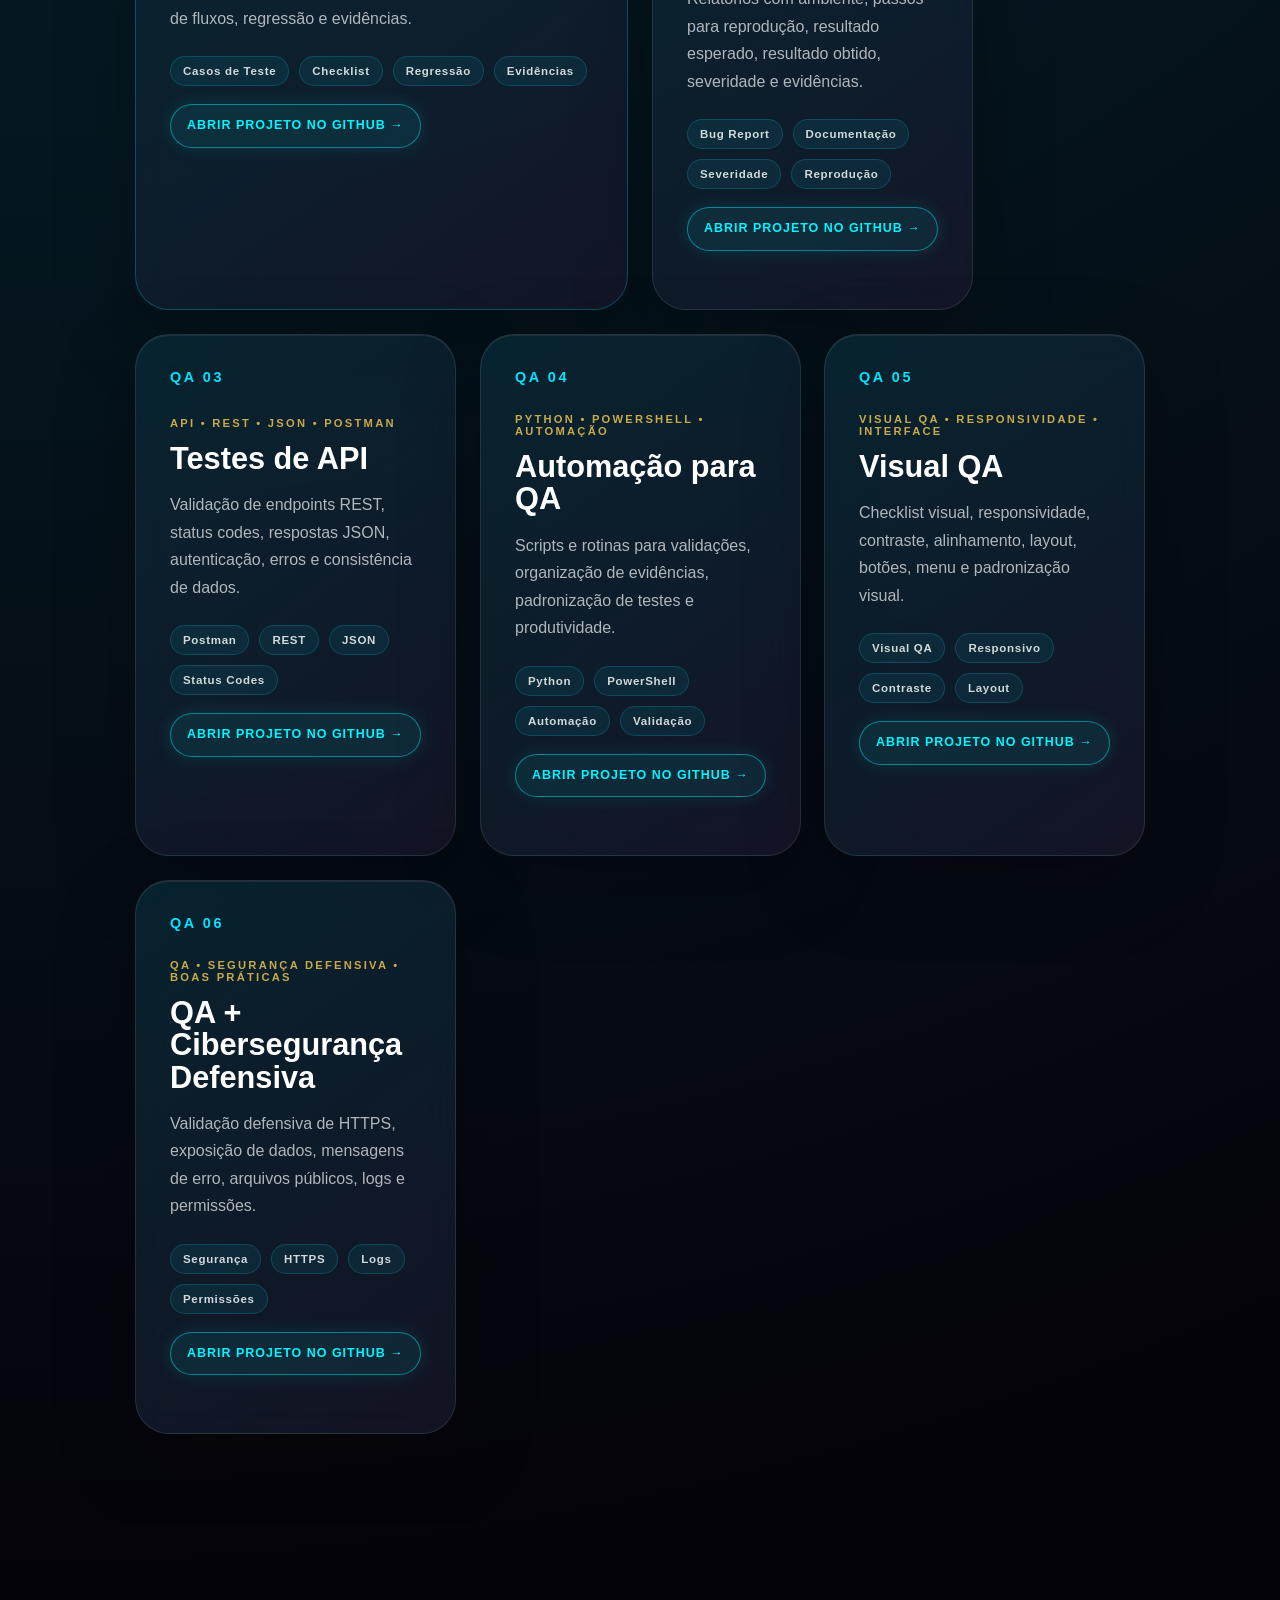
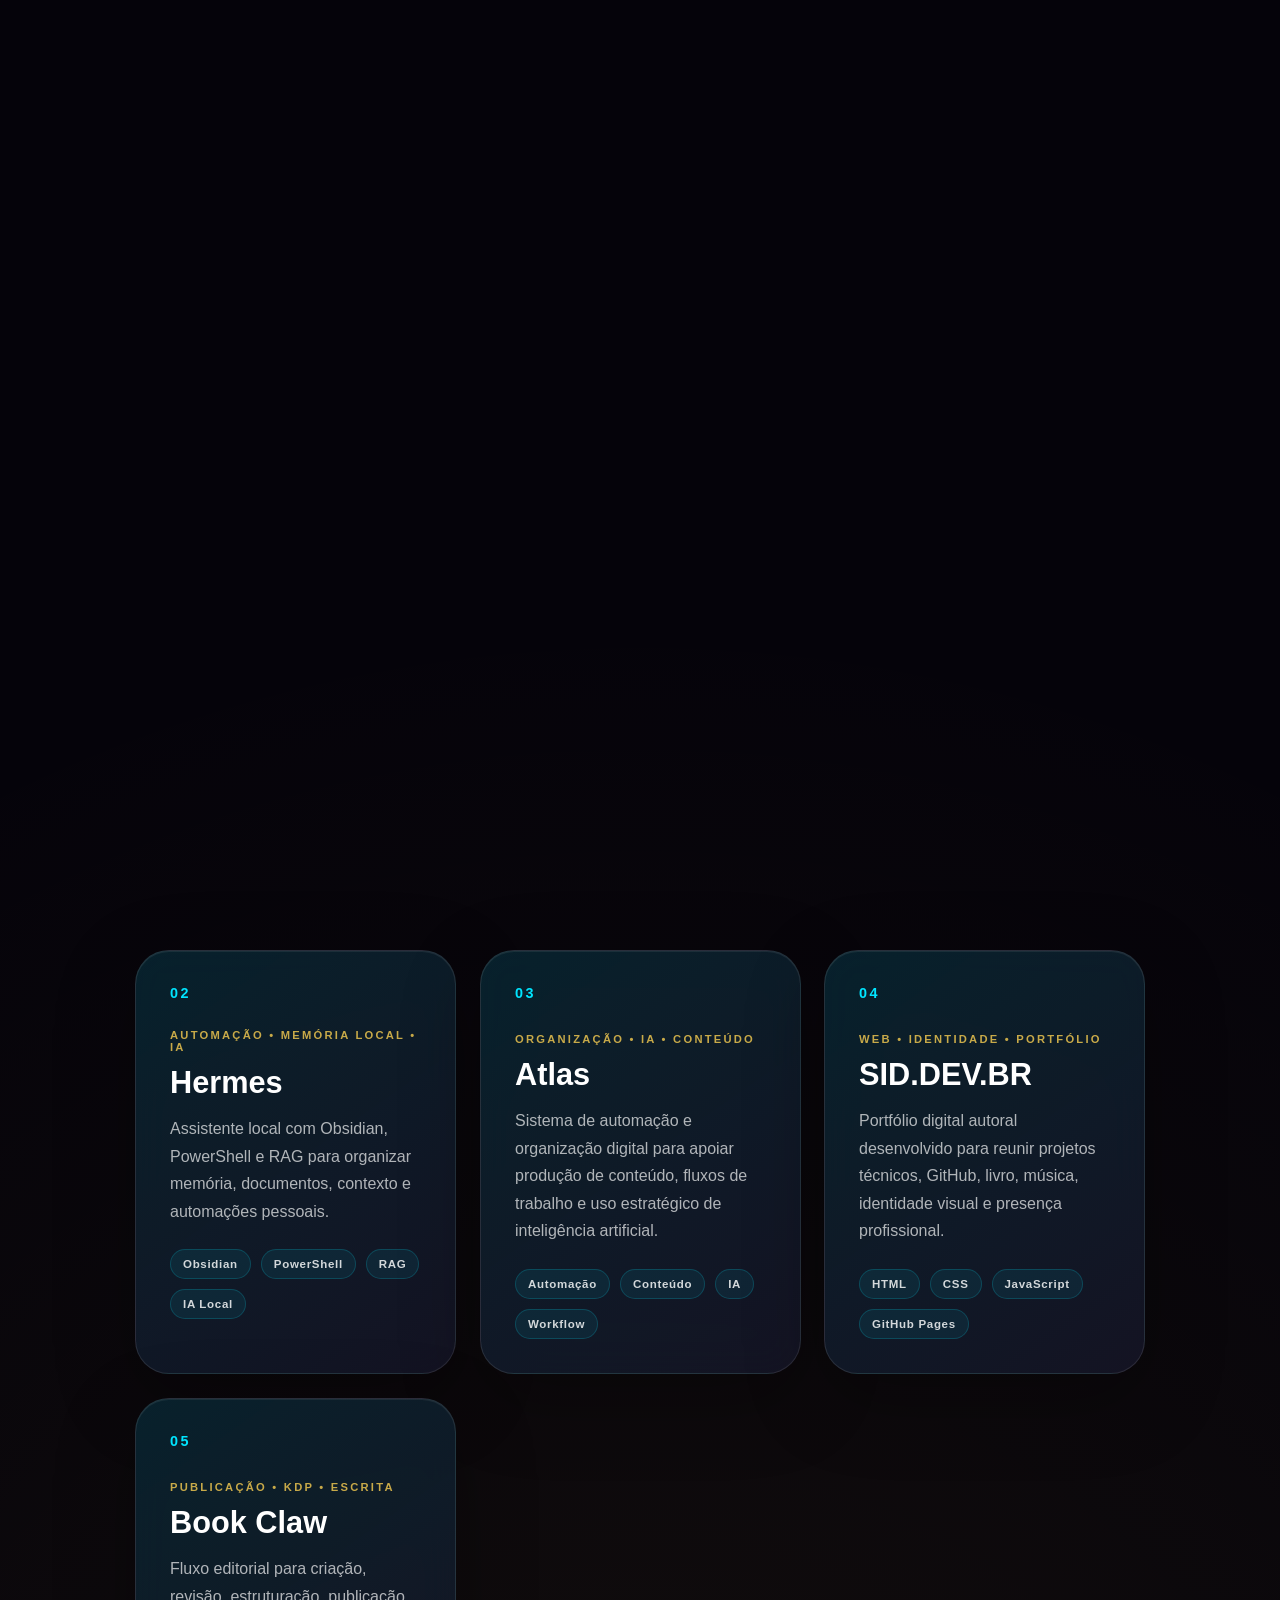
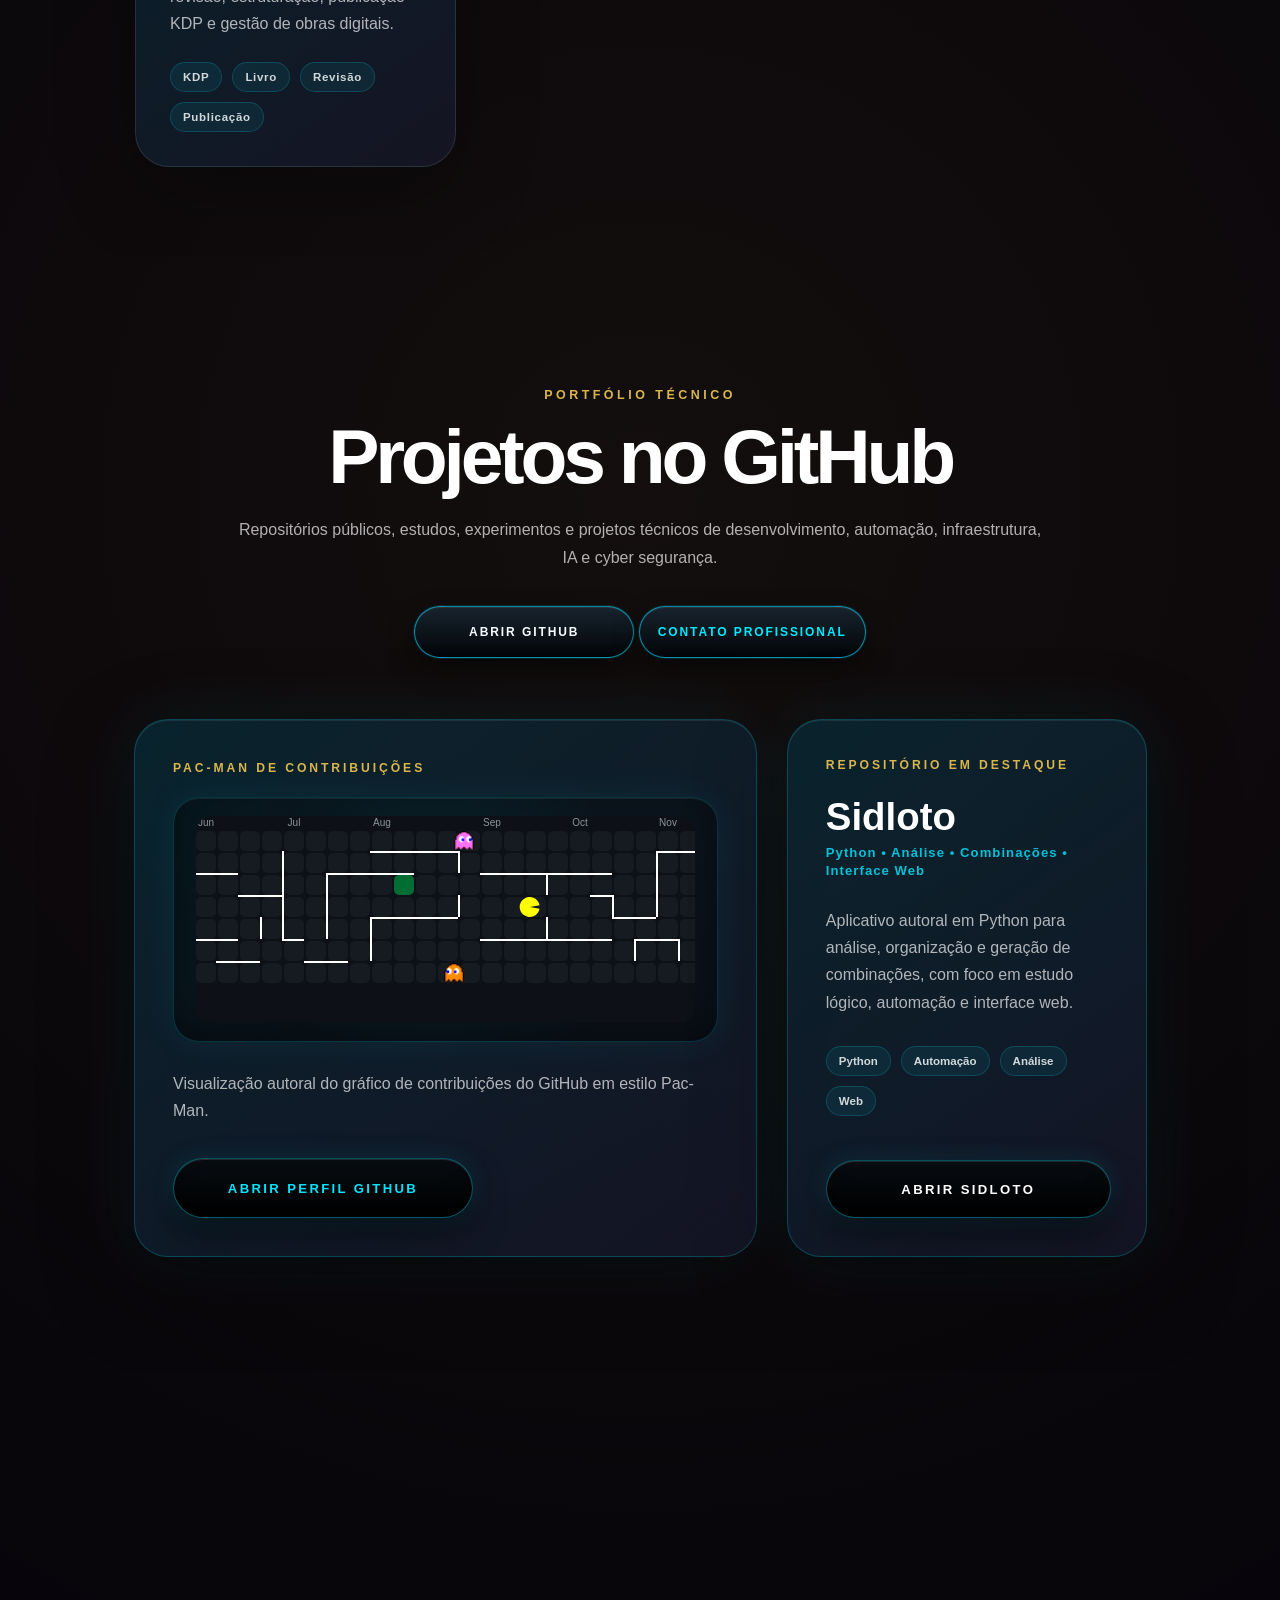
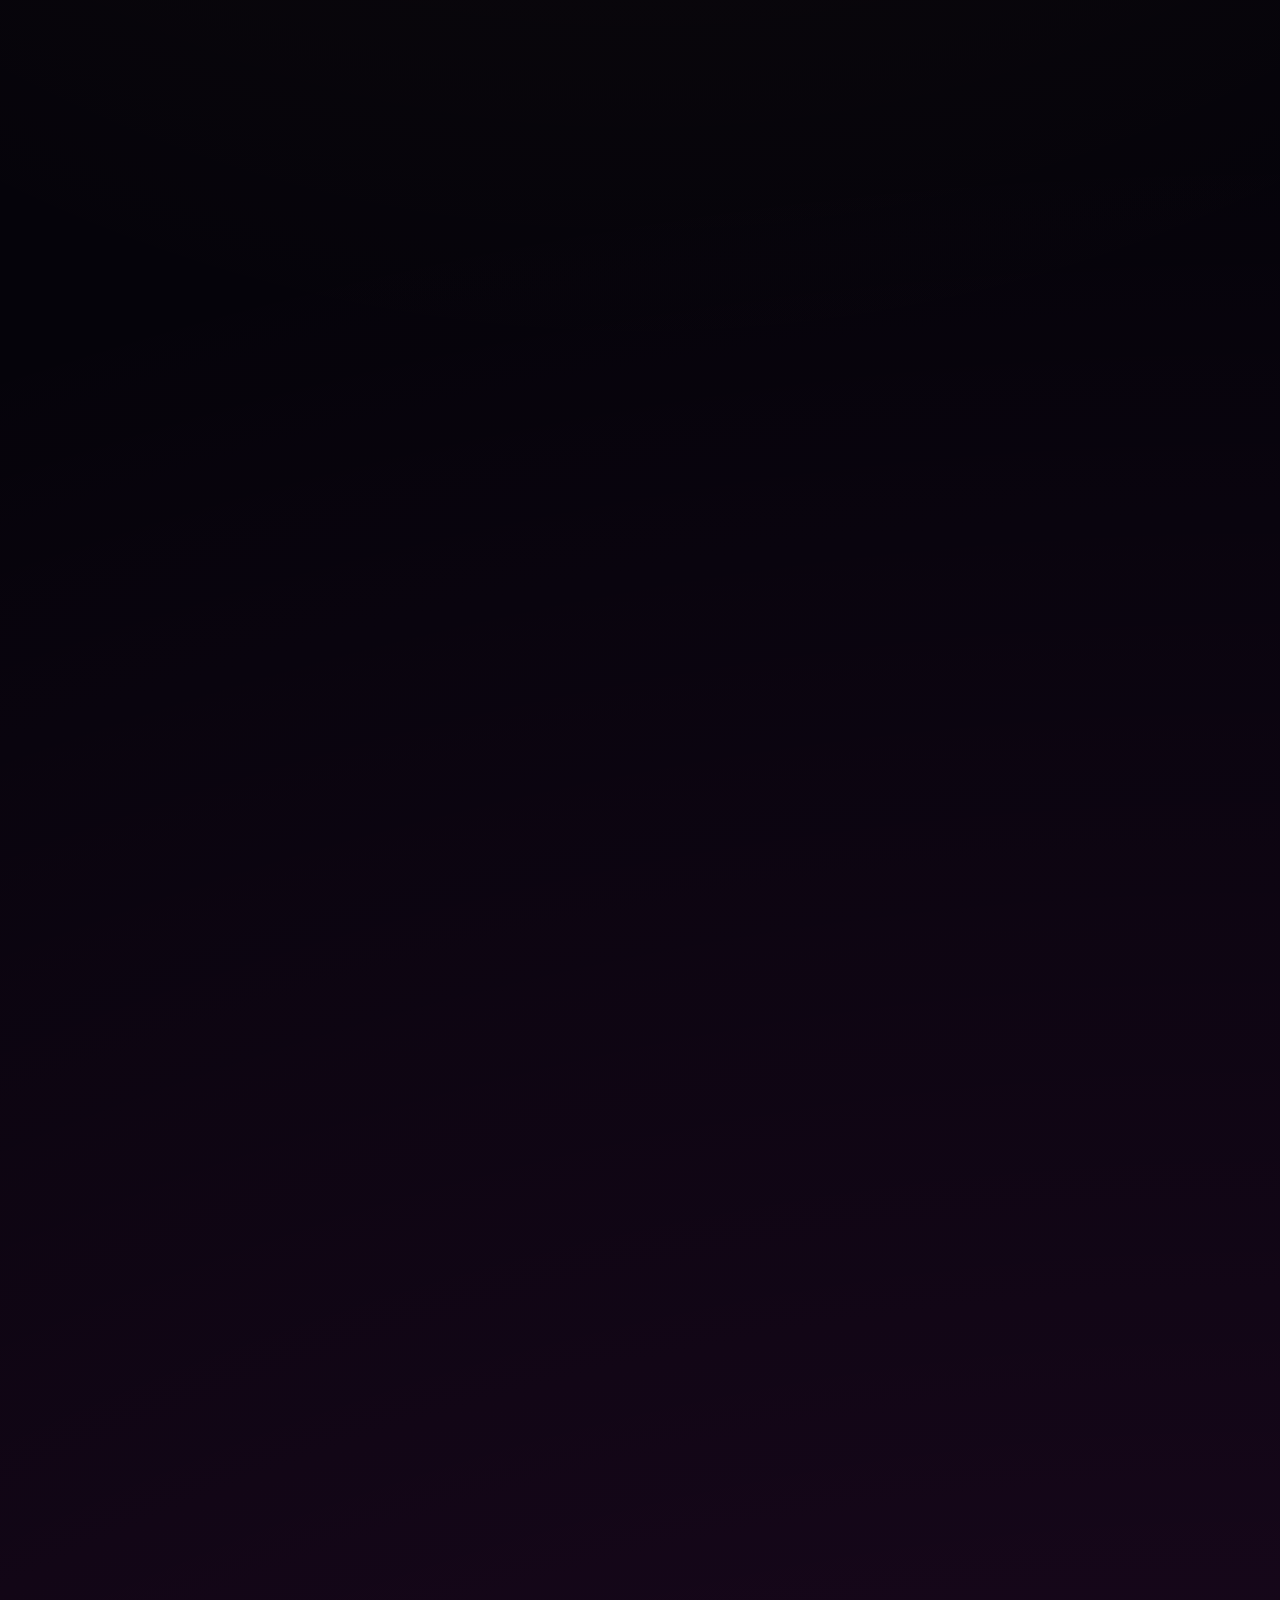
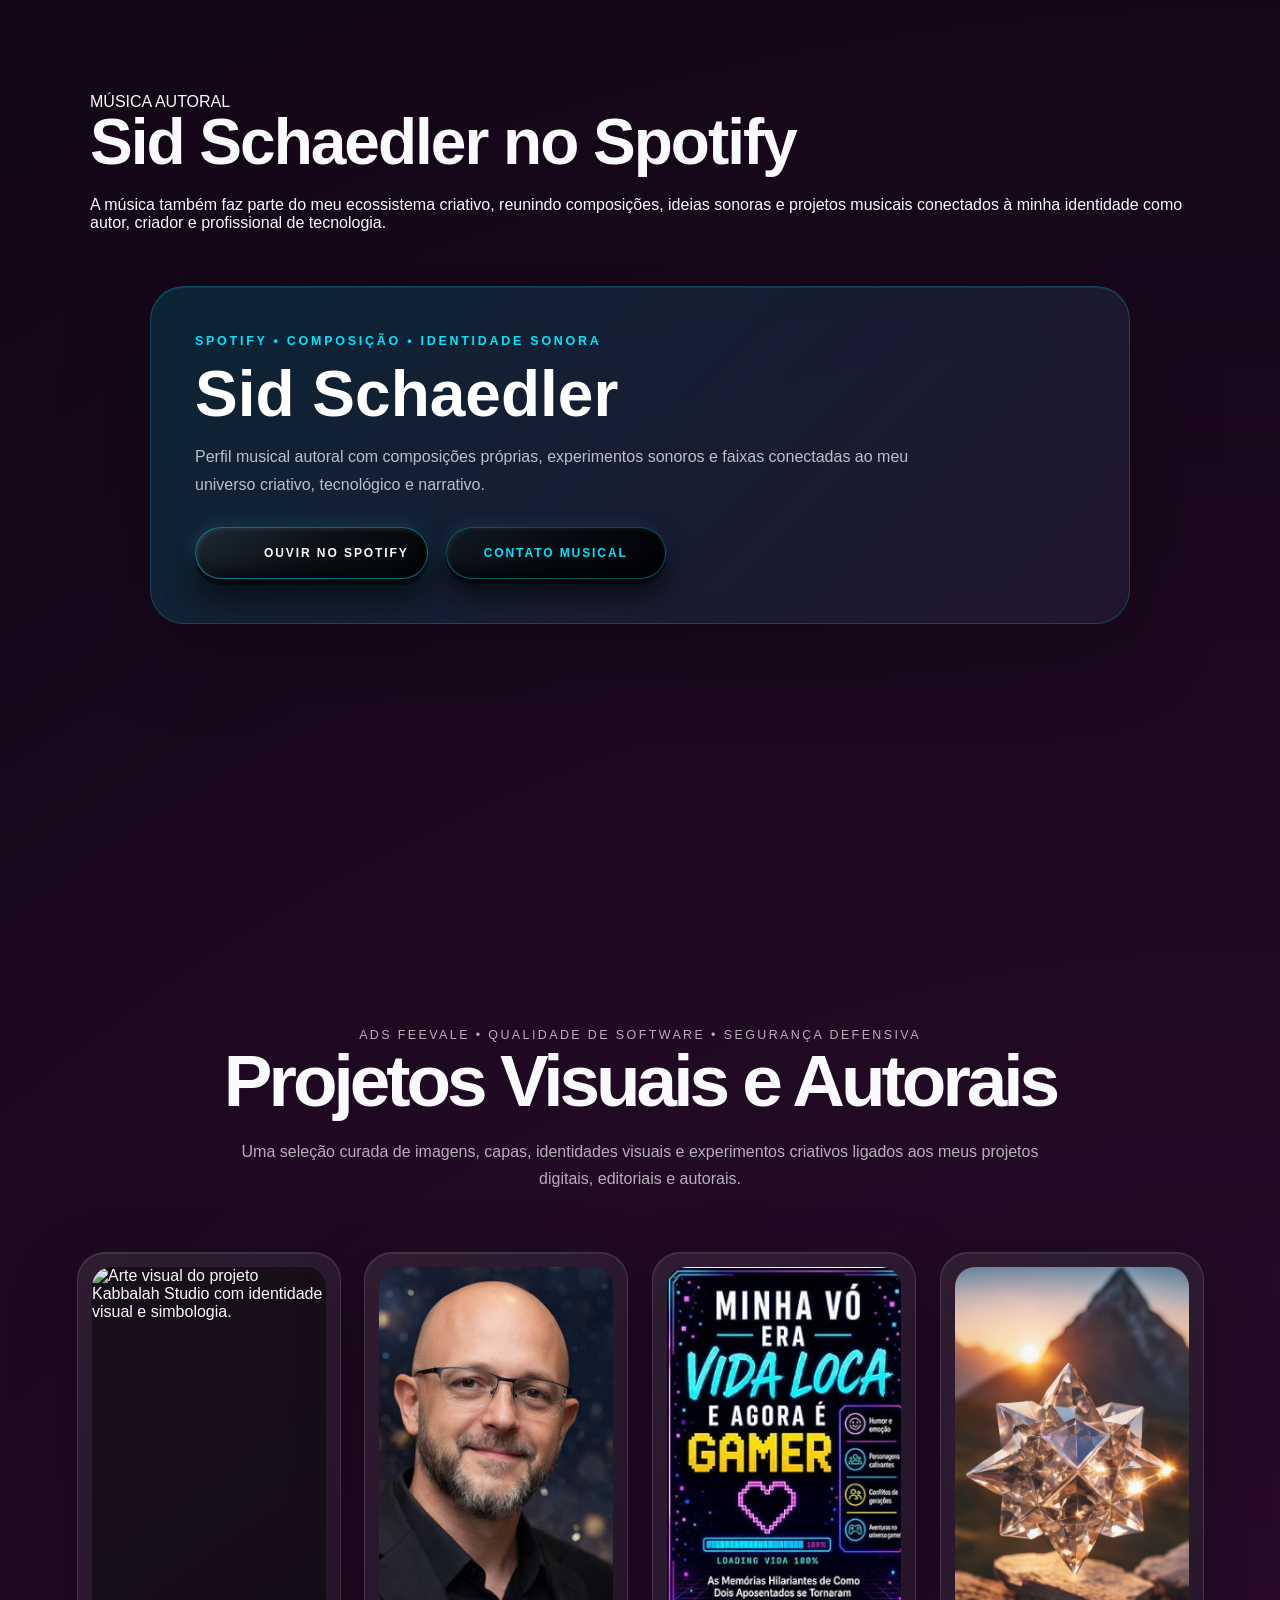
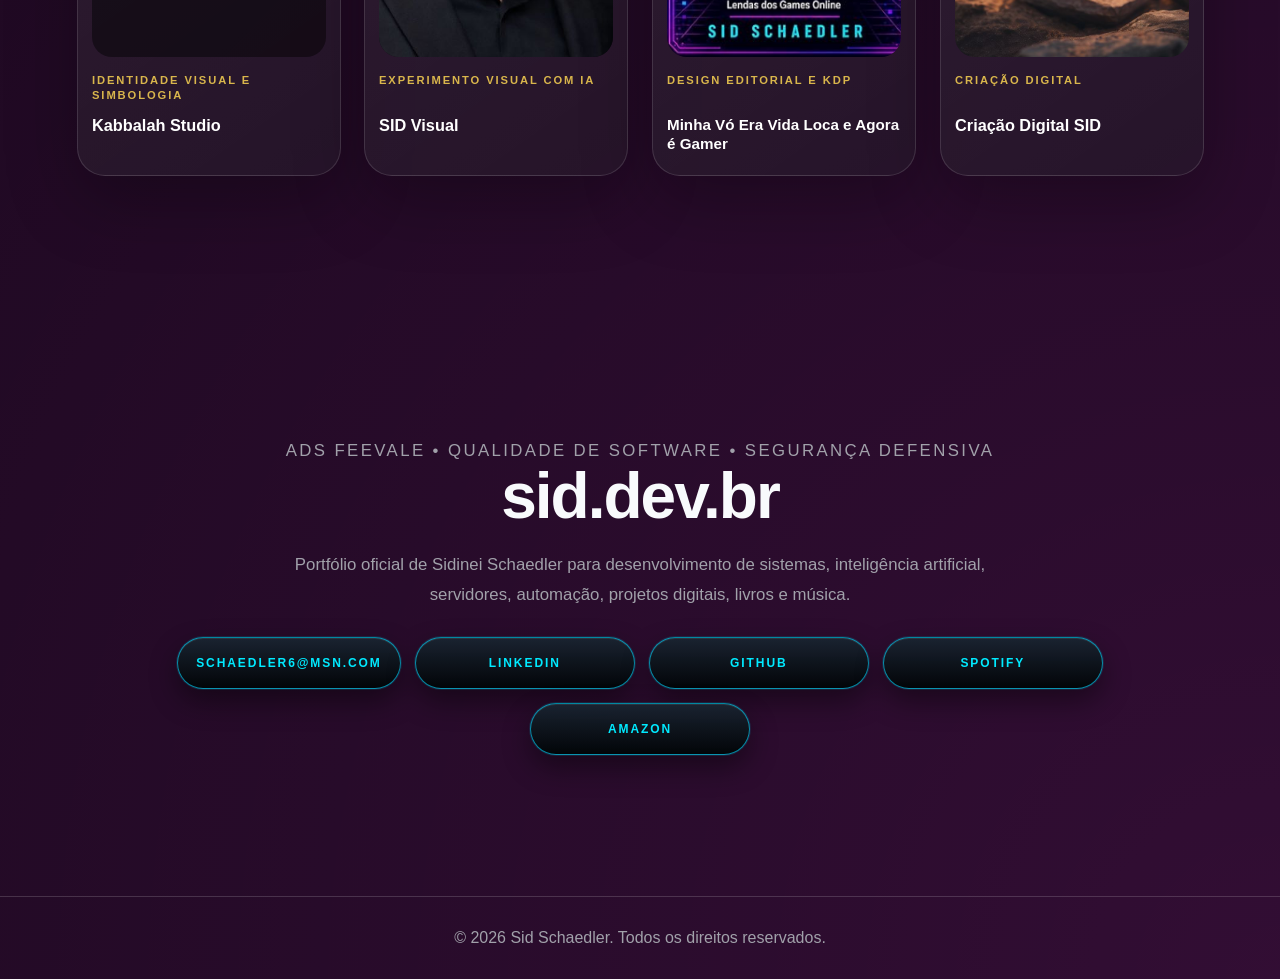
==== commit 82a0f868: "Melhorar descoberta do portfólio e de Mendigos Digitais" ====
--- a/index.html
+++ b/index.html
@@ -27,6 +27,7 @@
 {
   "@context": "https://schema.org",
   "@type": "Person",
+  "@id": "https://sid.dev.br/#sid-schaedler",
   "name": "Sidinei Roberto Schaedler",
   "alternateName": "Sid Schaedler",
   "url": "https://sid.dev.br/",
@@ -46,6 +47,17 @@
     "Python",
     "PowerShell"
   ]
+}
+  </script>
+  <script type="application/ld+json" nonce="sid-seo">
+{
+  "@context": "https://schema.org",
+  "@type": "WebSite",
+  "@id": "https://sid.dev.br/#website",
+  "url": "https://sid.dev.br/",
+  "name": "SID.DEV.BR",
+  "inLanguage": "pt-BR",
+  "publisher": {"@id": "https://sid.dev.br/#sid-schaedler"}
 }
   </script>
   <!-- /SID SEO PHASE 1 -->
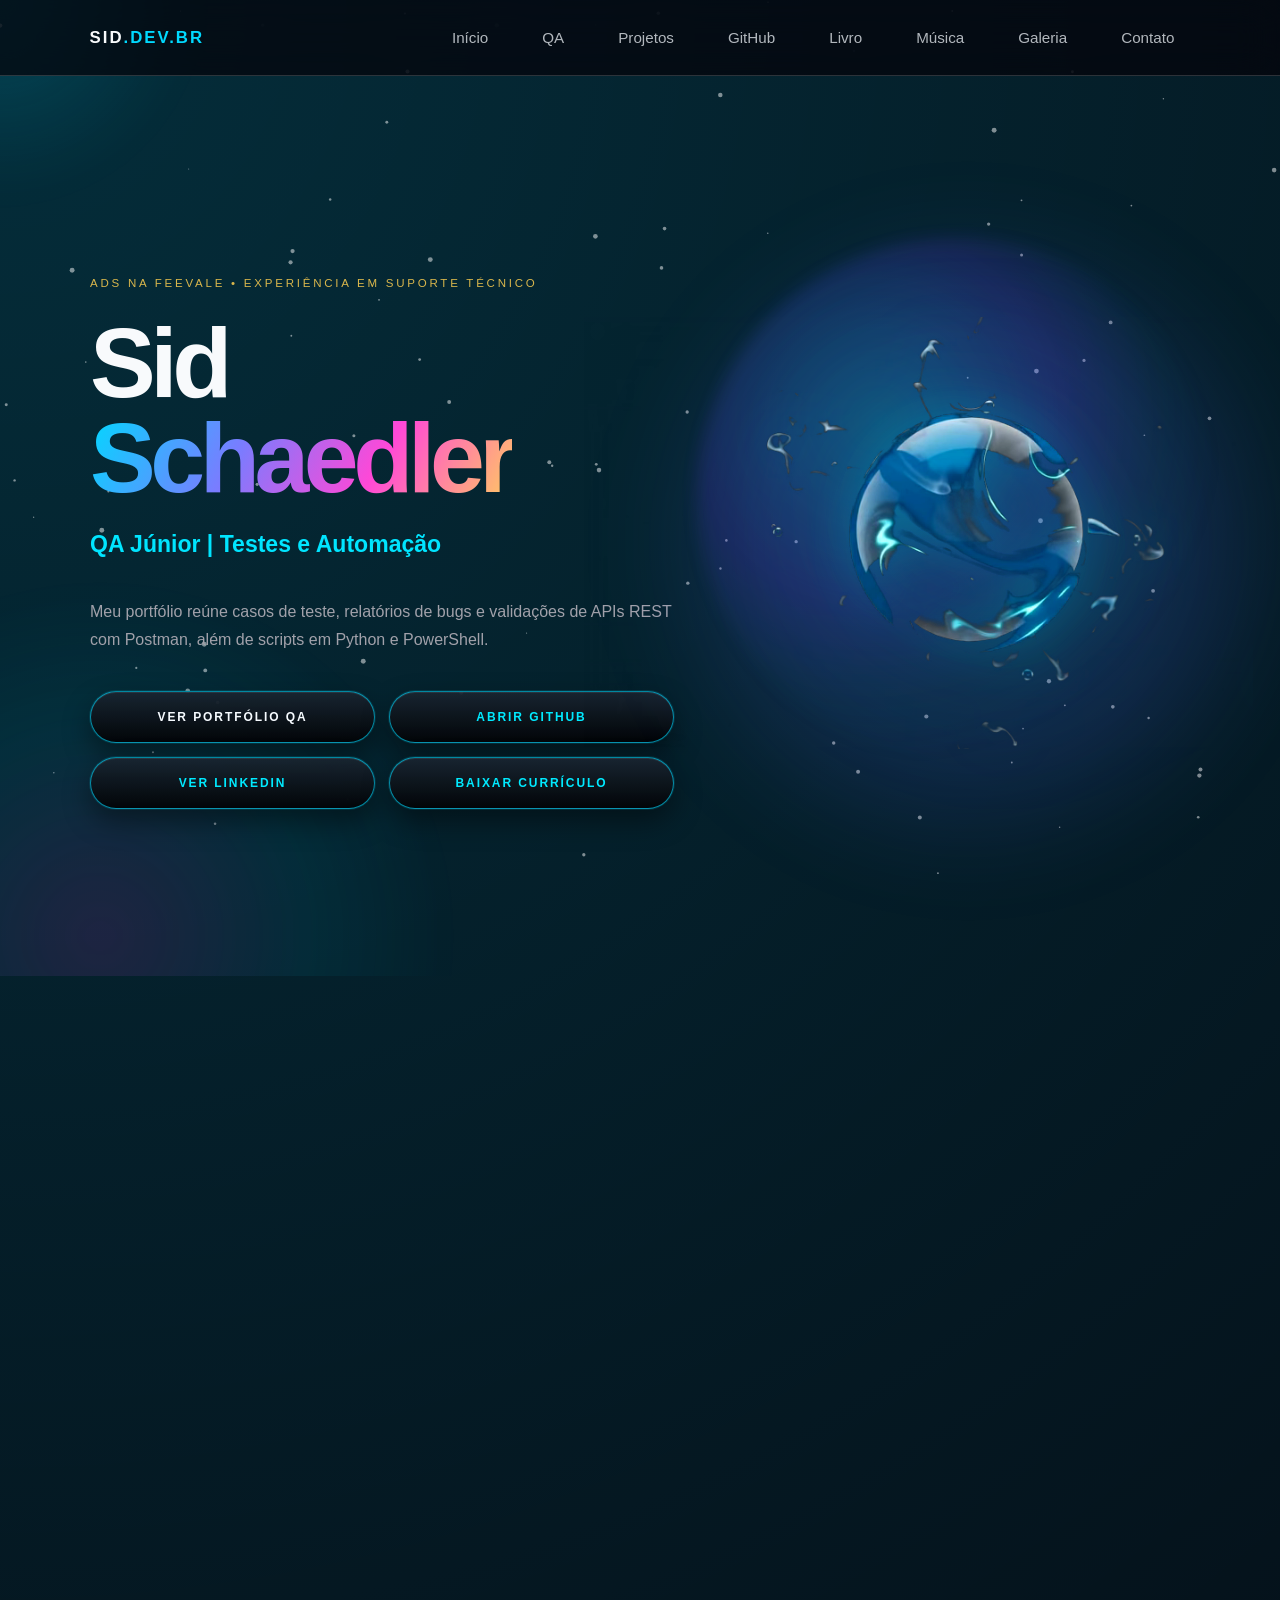
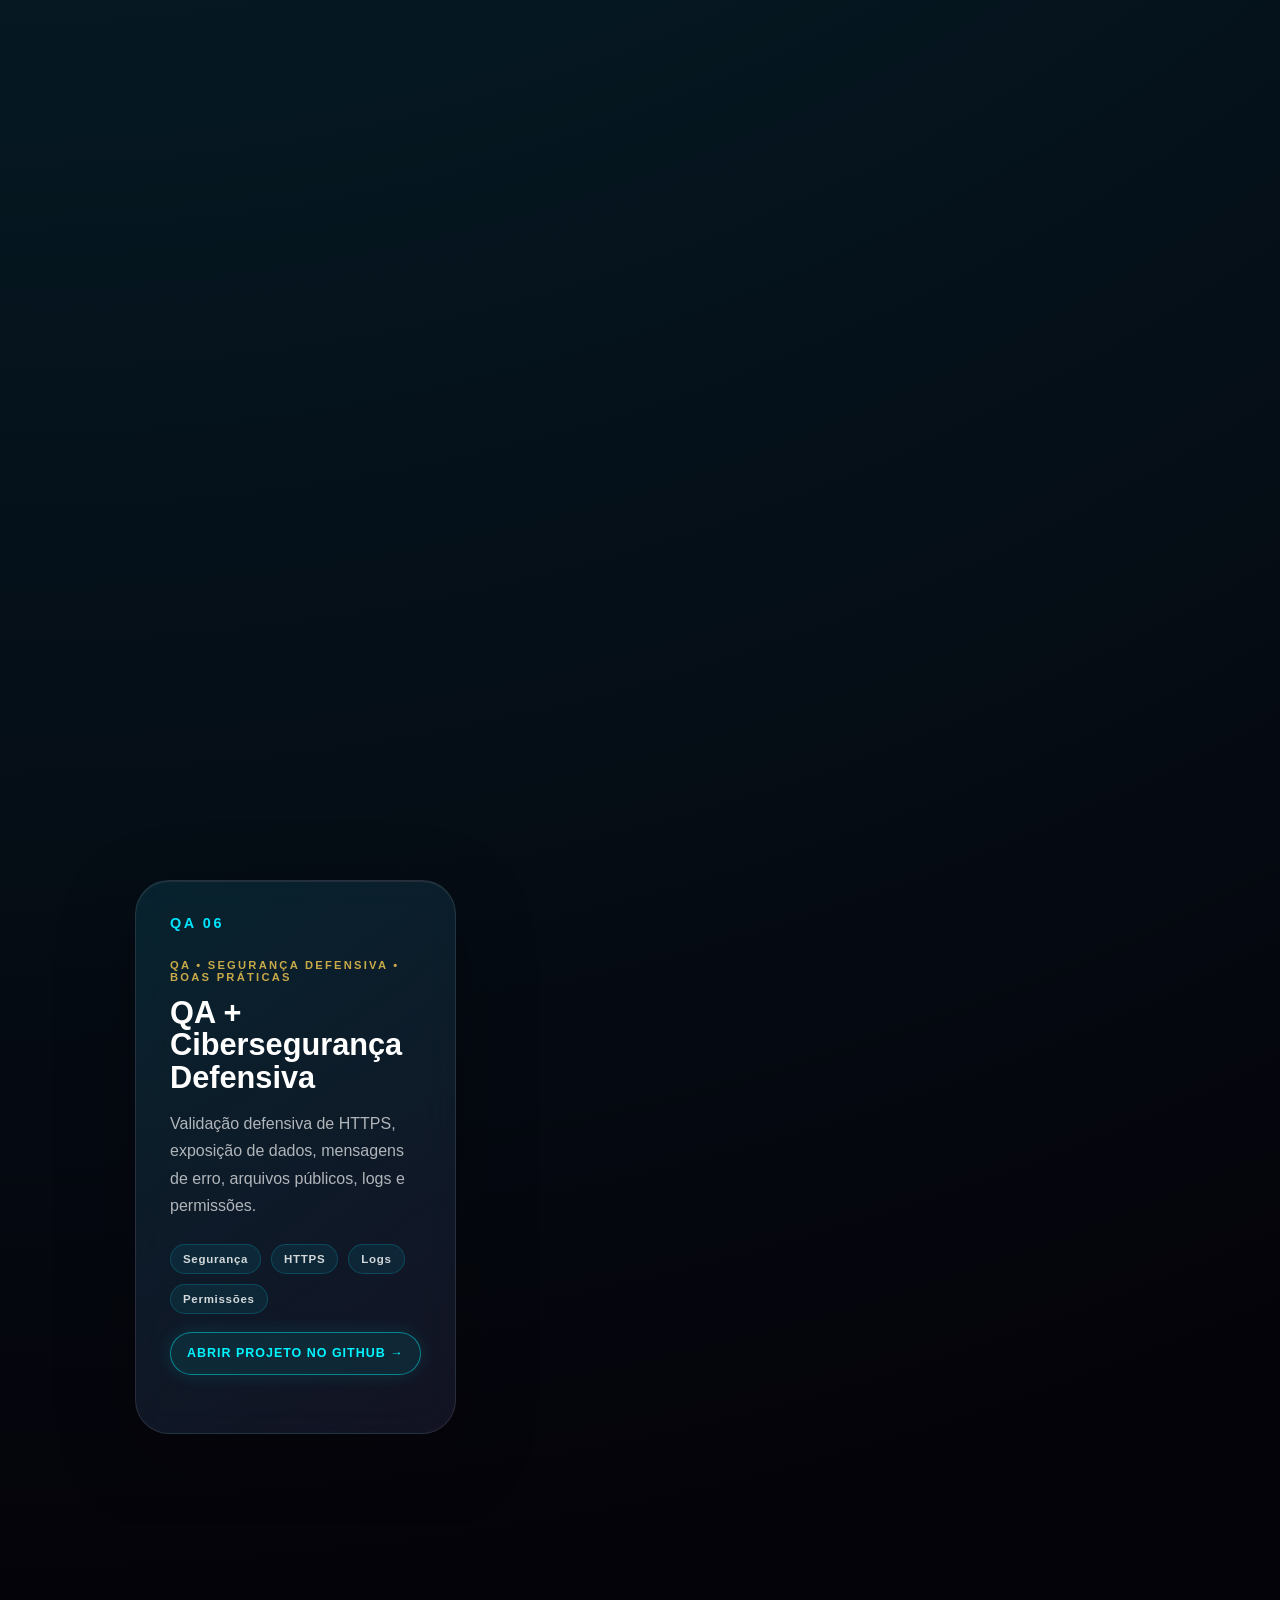
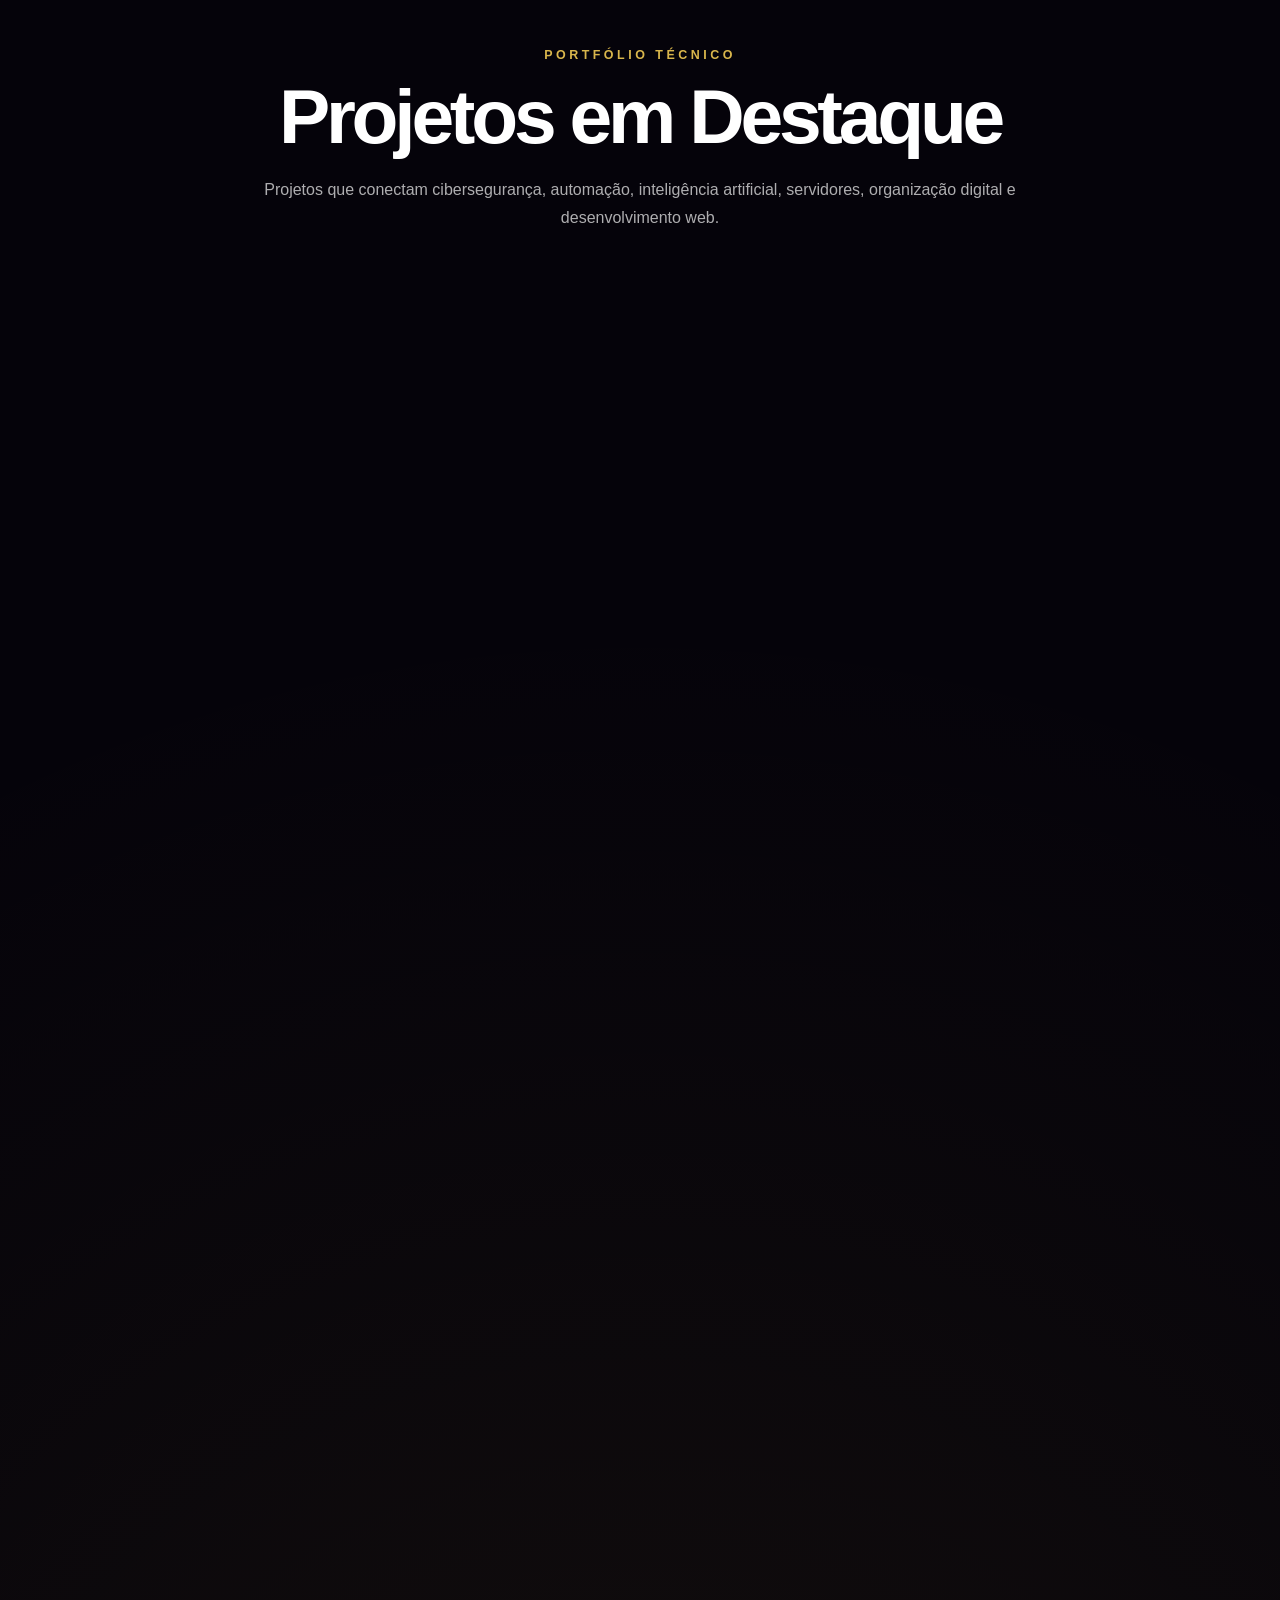
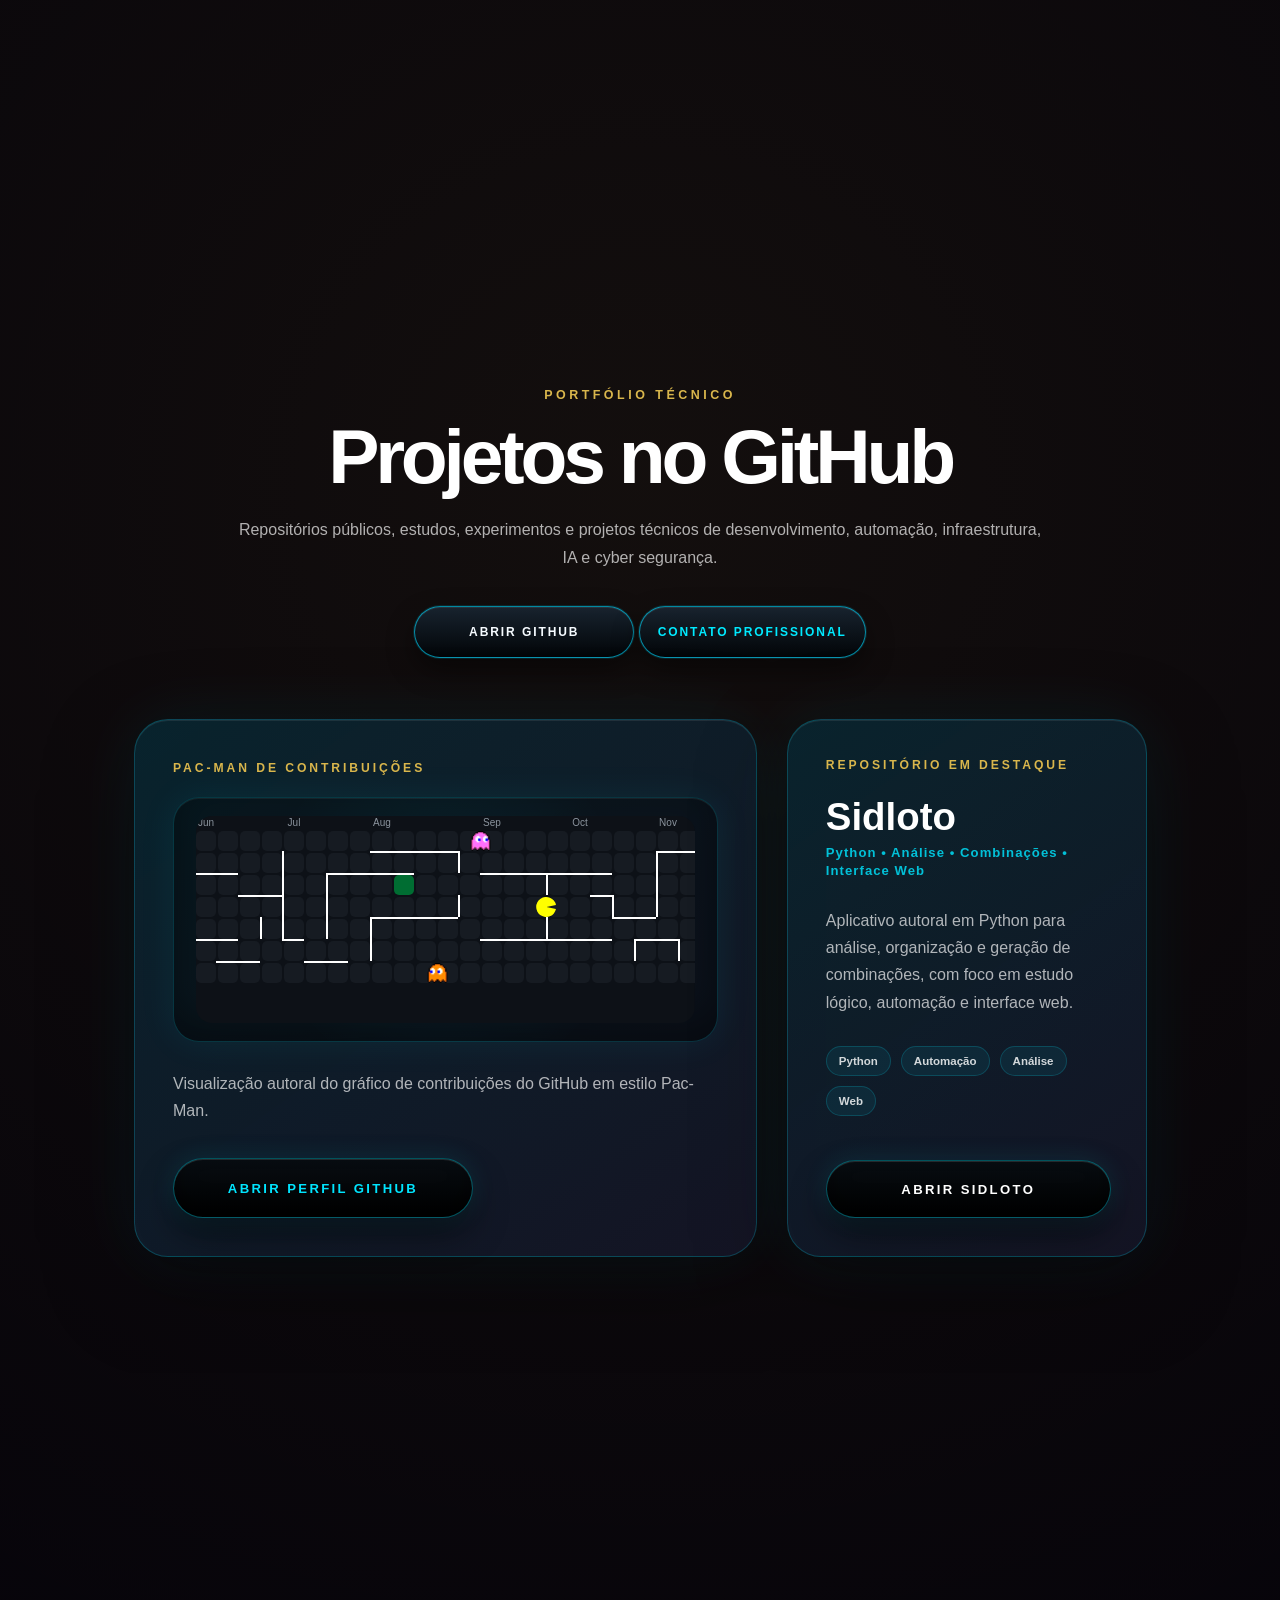
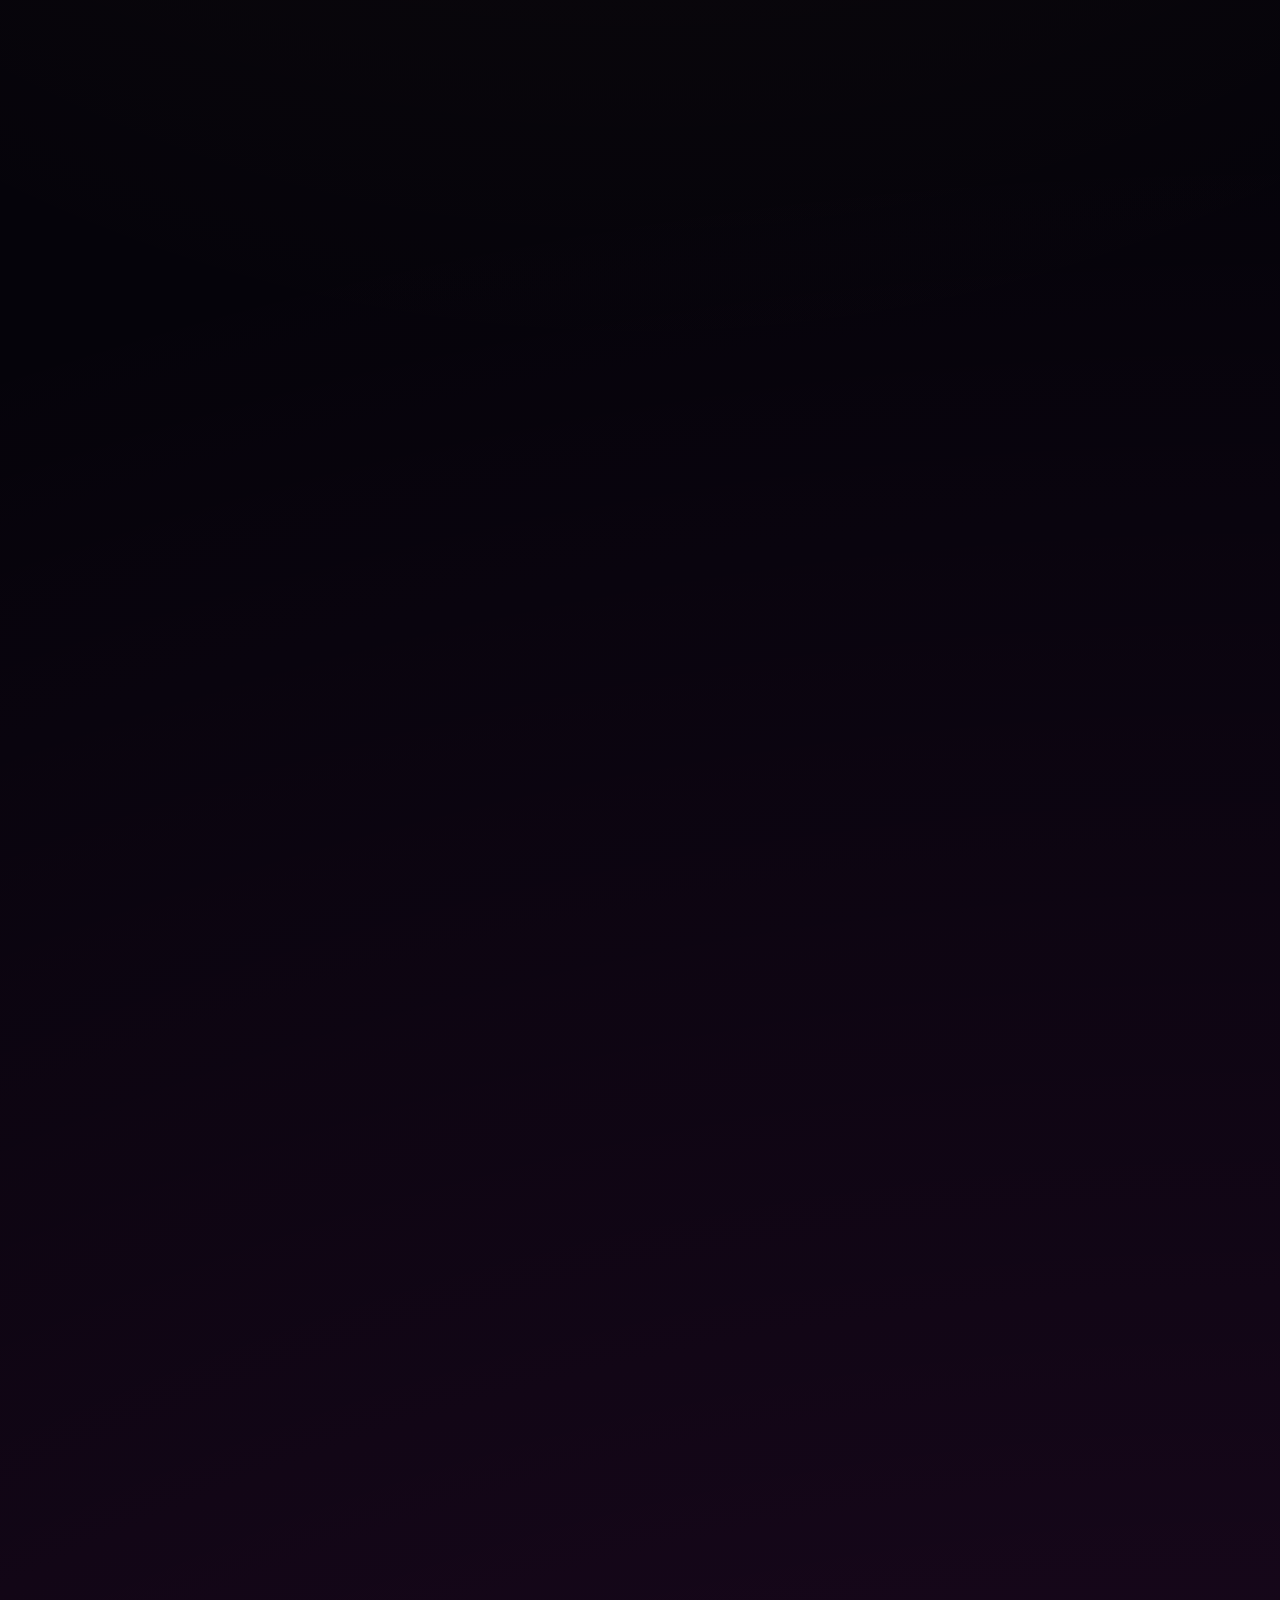
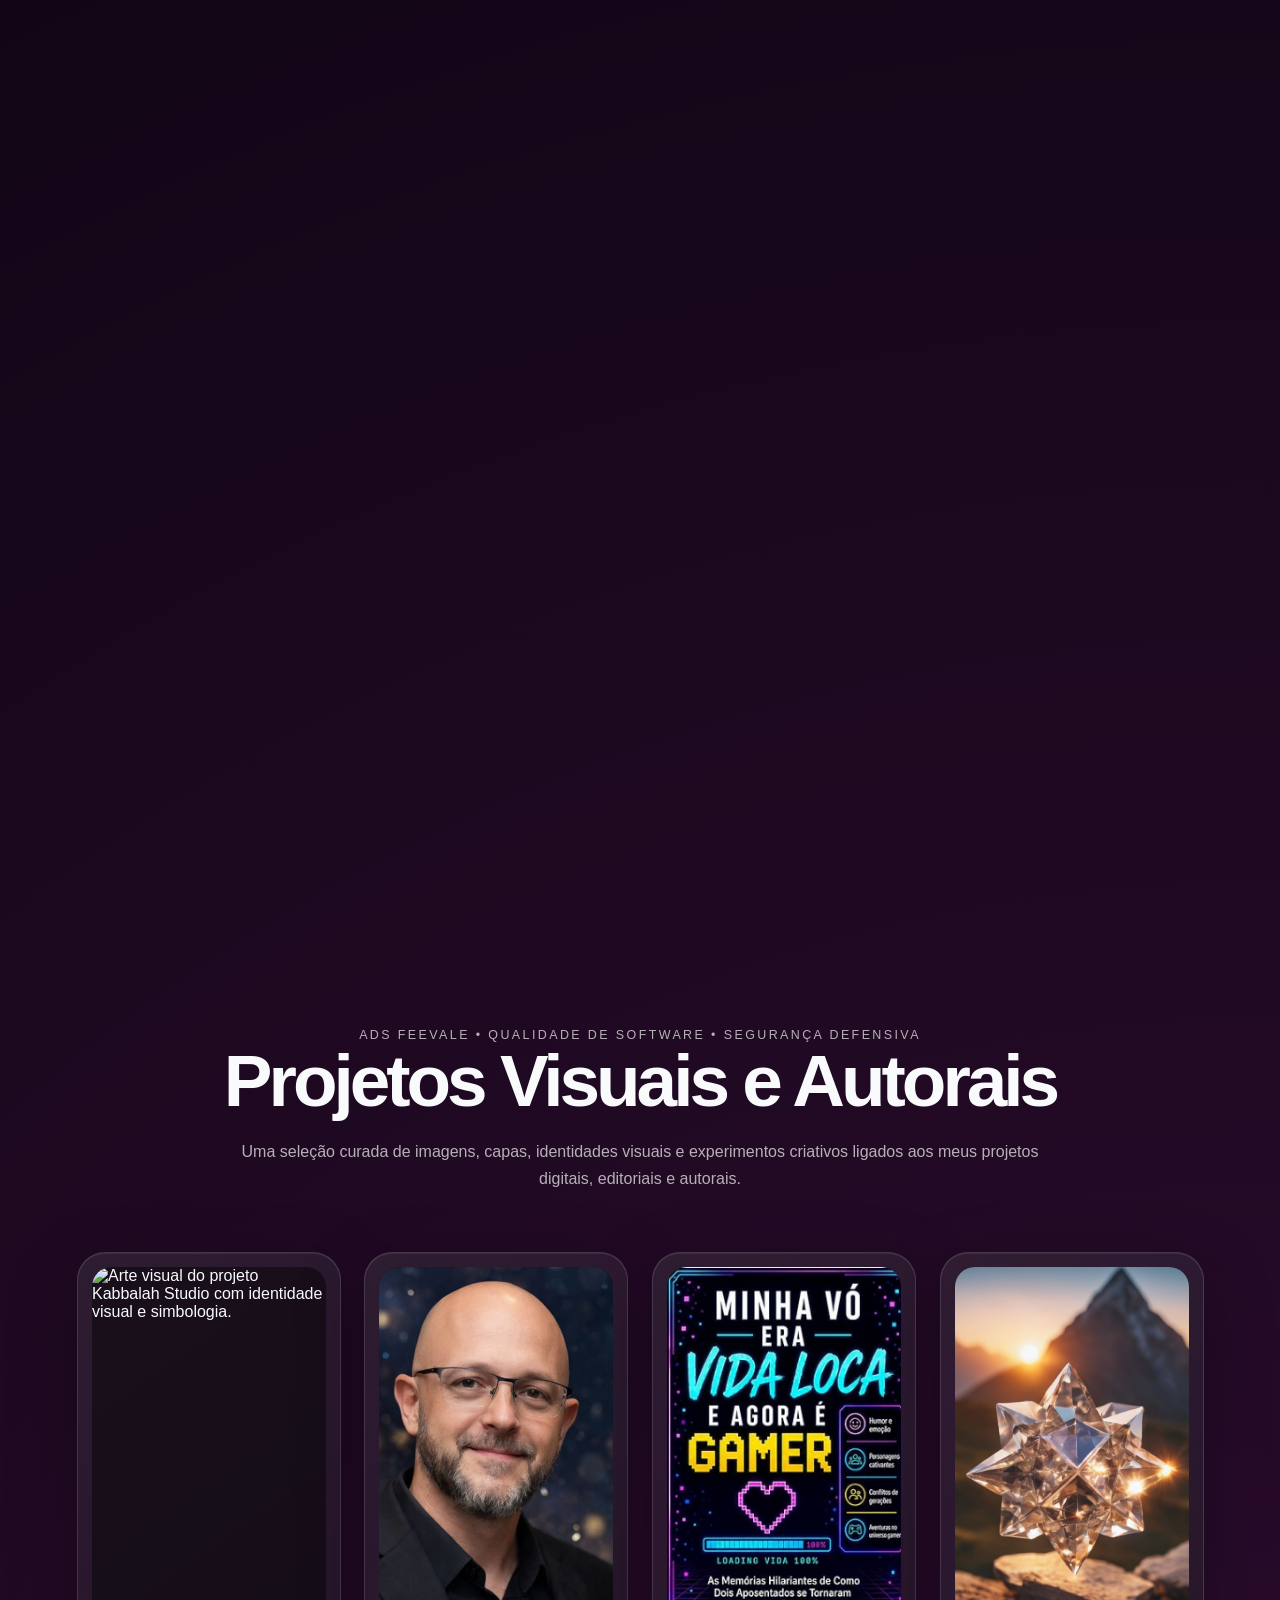
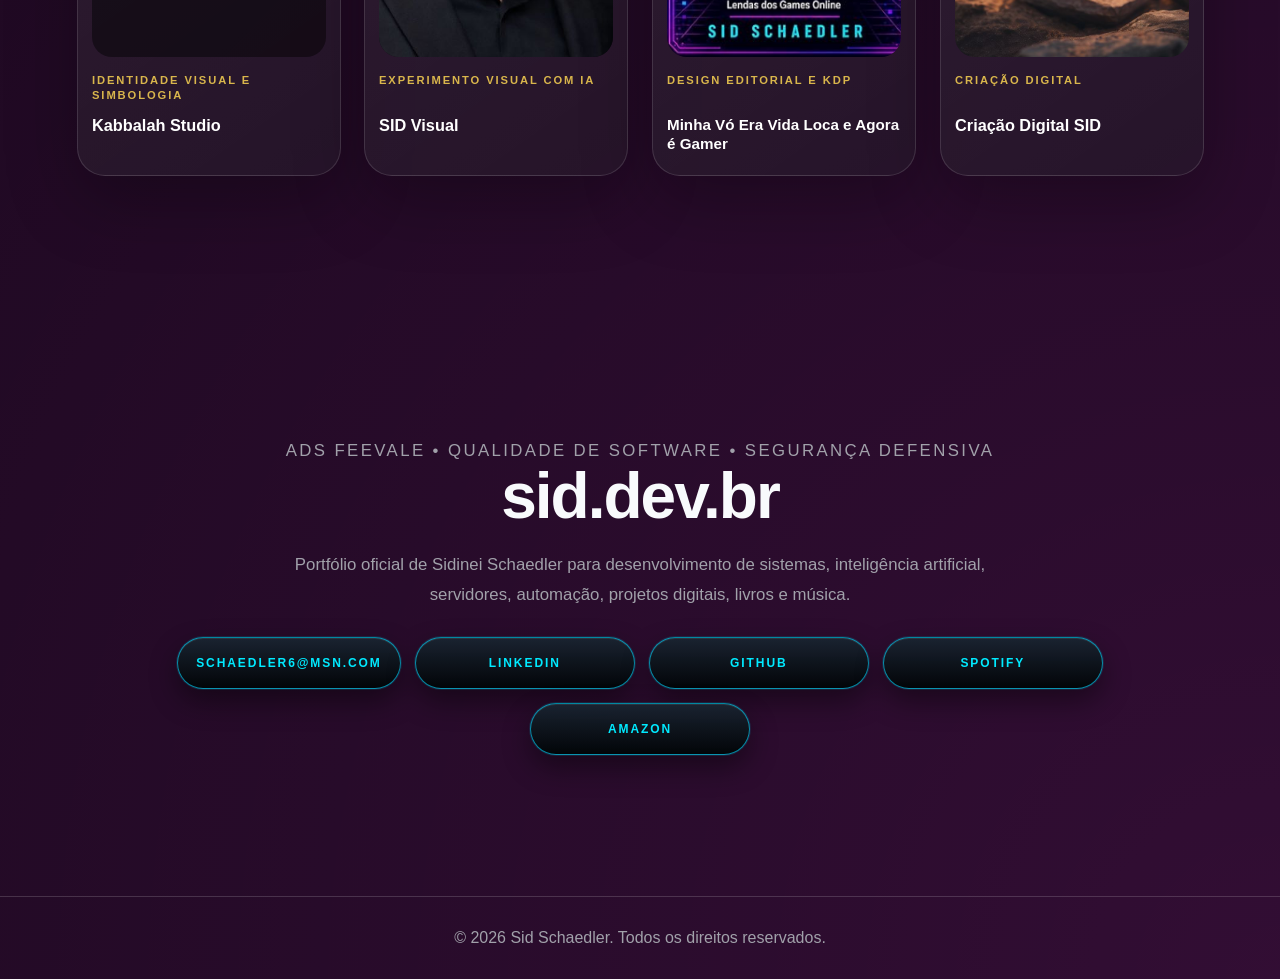
==== commit cf6efa2a: "Atualizar perfil profissional de QA" ====
--- a/index.html
+++ b/index.html
@@ -5,23 +5,23 @@
   <meta http-equiv="Content-Security-Policy" content="default-src 'self'; base-uri 'self'; object-src 'none'; img-src 'self' data: https:; media-src 'self' data: blob:; script-src 'self' 'nonce-sid-seo'; style-src 'self' 'unsafe-inline'; frame-src https://open.spotify.com; connect-src 'self' https://api.github.com; form-action 'none'">
   <meta charset="UTF-8">
   <meta name="viewport" content="width=device-width, initial-scale=1.0">
-  <title>Sidinei Schaedler | QA Júnior em Formação | Testes de Software</title>
-  <meta name="description" content="Portfólio profissional de Sidinei Schaedler, estudante de ADS na Feevale com foco em QA, testes de software, automação, APIs, suporte técnico e cibersegurança defensiva.">
+  <title>Sidinei Schaedler | Portfólio de QA Júnior | Testes e Automação</title>
+  <meta name="description" content="Portfólio de QA Júnior de Sidinei Schaedler, estudante de ADS na Feevale. Casos de teste, relatórios de bugs, APIs REST com Postman e automação.">
   <!-- SID SEO PHASE 1 -->
   <link rel="canonical" href="https://sid.dev.br/">
   <meta name="robots" content="index, follow">
   <meta property="og:type" content="website">
   <meta property="og:site_name" content="SID.DEV.BR">
   <meta property="og:locale" content="pt_BR">
-  <meta property="og:title" content="Sidinei Schaedler | QA Júnior em Formação">
-  <meta property="og:description" content="Portfólio profissional de Sidinei Schaedler, estudante de ADS na Feevale com foco em QA, testes de software, automação, APIs, suporte técnico e cibersegurança defensiva.">
+  <meta property="og:title" content="Sidinei Schaedler | Portfólio de QA Júnior">
+  <meta property="og:description" content="Portfólio de QA Júnior de Sidinei Schaedler, estudante de ADS na Feevale. Casos de teste, relatórios de bugs, APIs REST com Postman e automação.">
   <meta property="og:url" content="https://sid.dev.br/">
   <meta property="og:image" content="https://sid.dev.br/assets/images/galeria-curada/sid_visual.JPG">
   <meta property="og:image:type" content="image/jpeg">
   <meta property="og:image:alt" content="Retrato visual autoral de Sidinei Schaedler para portfólio profissional de QA e tecnologia.">
   <meta name="twitter:card" content="summary_large_image">
-  <meta name="twitter:title" content="Sidinei Schaedler | QA Júnior em Formação">
-  <meta name="twitter:description" content="Portfólio profissional de Sidinei Schaedler, estudante de ADS na Feevale com foco em QA, testes de software, automação, APIs, suporte técnico e cibersegurança defensiva.">
+  <meta name="twitter:title" content="Sidinei Schaedler | Portfólio de QA Júnior">
+  <meta name="twitter:description" content="Portfólio de QA Júnior de Sidinei Schaedler, estudante de ADS na Feevale. Casos de teste, relatórios de bugs, APIs REST com Postman e automação.">
   <meta name="twitter:image" content="https://sid.dev.br/assets/images/galeria-curada/sid_visual.JPG">
   <script type="application/ld+json" nonce="sid-seo">
 {
@@ -31,7 +31,7 @@
   "name": "Sidinei Roberto Schaedler",
   "alternateName": "Sid Schaedler",
   "url": "https://sid.dev.br/",
-  "jobTitle": "Estudante de ADS | QA Júnior em Formação",
+  "jobTitle": "Estudante de Análise e Desenvolvimento de Sistemas",
   "email": "mailto:schaedler6@msn.com",
   "sameAs": [
     "https://github.com/schaedler6",
@@ -41,8 +41,8 @@
     "QA",
     "Testes de Software",
     "Automação",
-    "APIs",
-    "Suporte Técnico",
+    "Testes de API REST",
+    "Postman",
     "Cibersegurança Defensiva",
     "Python",
     "PowerShell"
@@ -677,10 +677,10 @@
 
     <section id="inicio" class="hero">
       <div class="hero-text reveal">
-        <p class="eyebrow">ADS Feevale • Qualidade de Software • Segurança Defensiva</p>
+        <p class="eyebrow">ADS na Feevale • Experiência em suporte técnico</p>
         <h1>Sid<br><span>Schaedler</span></h1>
-        <h2 id="typing">QA Júnior em Formação</h2>
-        <p class="intro">Projetos práticos de testes manuais, APIs, automação e validação de segurança, com documentação técnica no GitHub.</p>
+        <h2 id="typing">QA Júnior | Testes e Automação</h2>
+        <p class="intro">Meu portfólio reúne casos de teste, relatórios de bugs e validações de APIs REST com Postman, além de scripts em Python e PowerShell.</p>
 
         <div class="actions hero-cta-grid sid-hero-buttons-clean">
   <a href="#qa" class="sid-hero-button sid-hero-button-primary">VER PORTFÓLIO QA</a>
@@ -714,8 +714,8 @@
         <span>PROJETOS PRÁTICOS</span>
         <h2>Testes de Software, APIs e Automação</h2>
         <p>
-          Testes manuais, documentação de bugs, testes de API, automação, Visual QA
-          e validações de segurança defensiva aplicadas à qualidade de software.
+          Confira os casos de teste, checklists de regressão e relatórios de execução no GitHub.
+          Os registros de bugs mostram os passos para reprodução, o resultado esperado e o observado.
         </p>
       </div>
 
@@ -3203,6 +3203,6 @@
     <p>© <span id="year"></span> Sid Schaedler. Todos os direitos reservados.</p>
   </footer>
 
-  <script src="preview.js?v=accessibility-content-20260709"></script>
+  <script src="preview.js?v=visibility-20261122-perfil"></script>
 </body>
 </html>
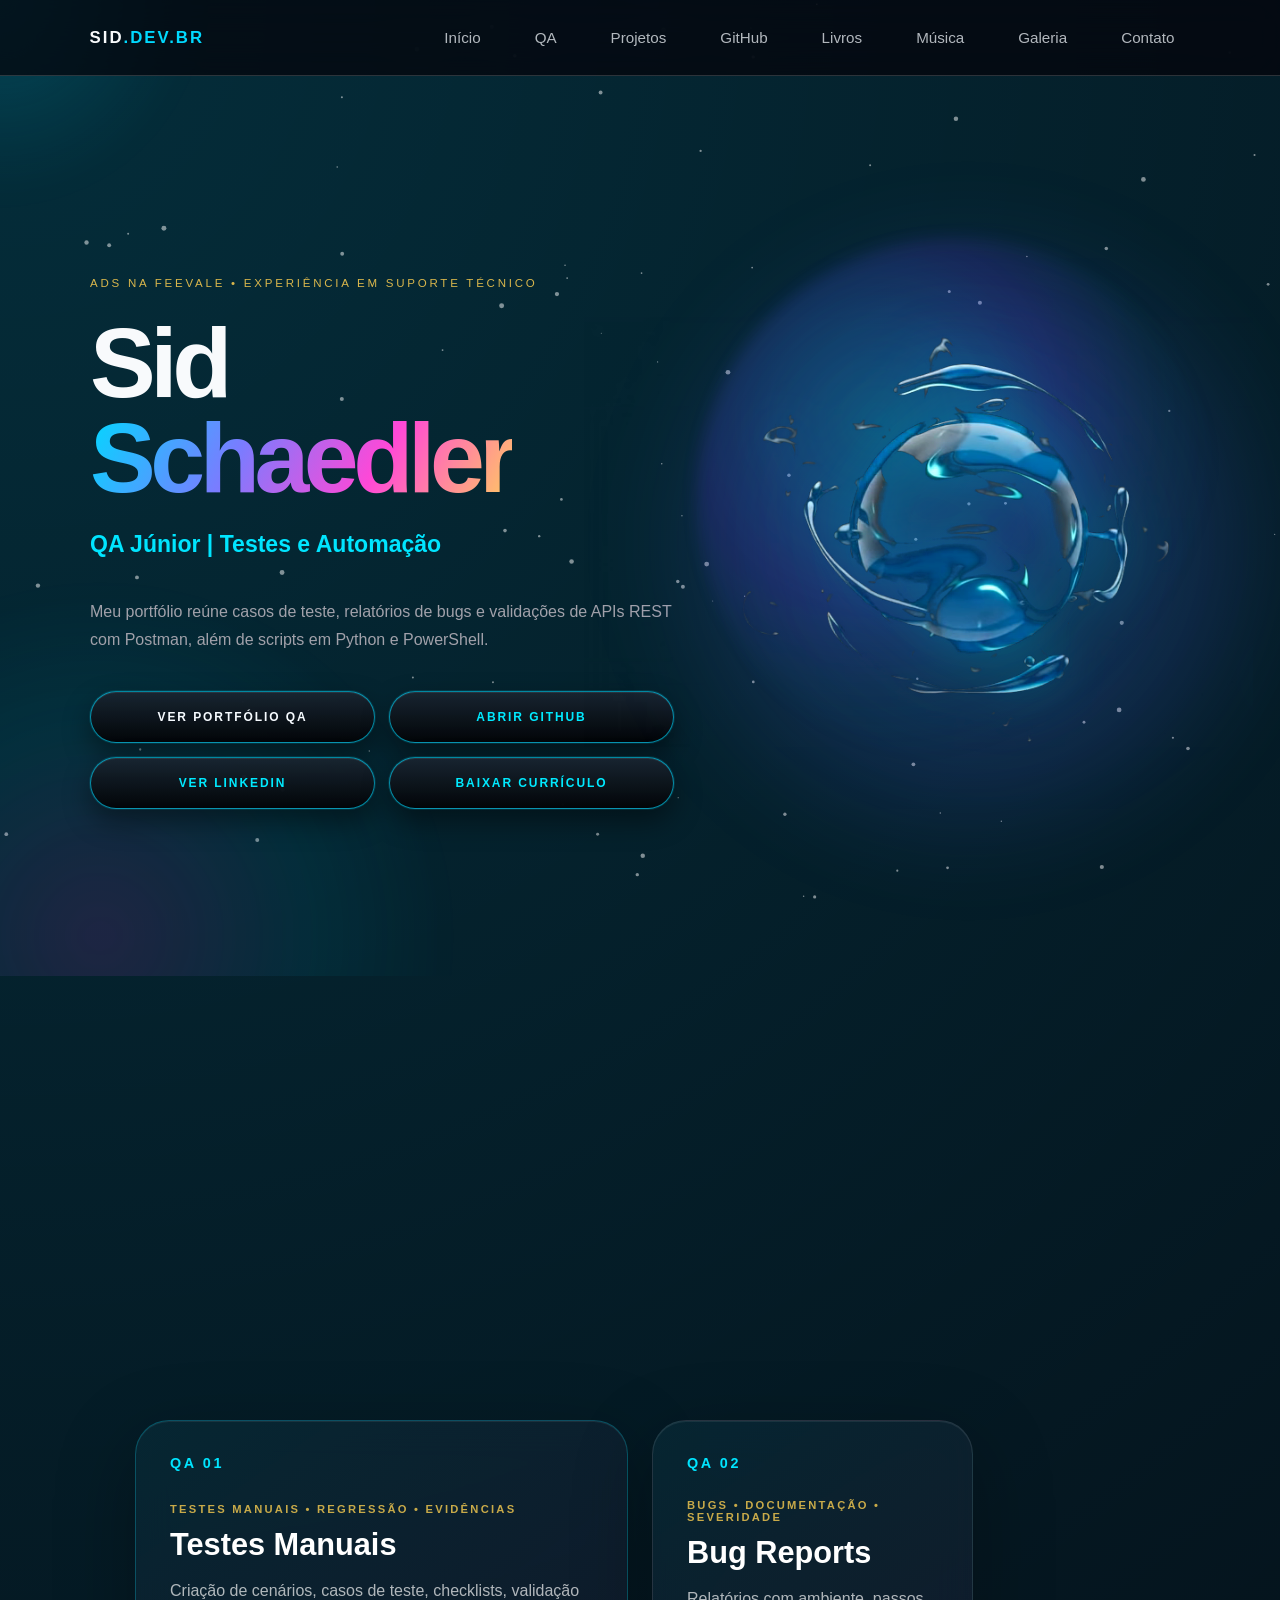
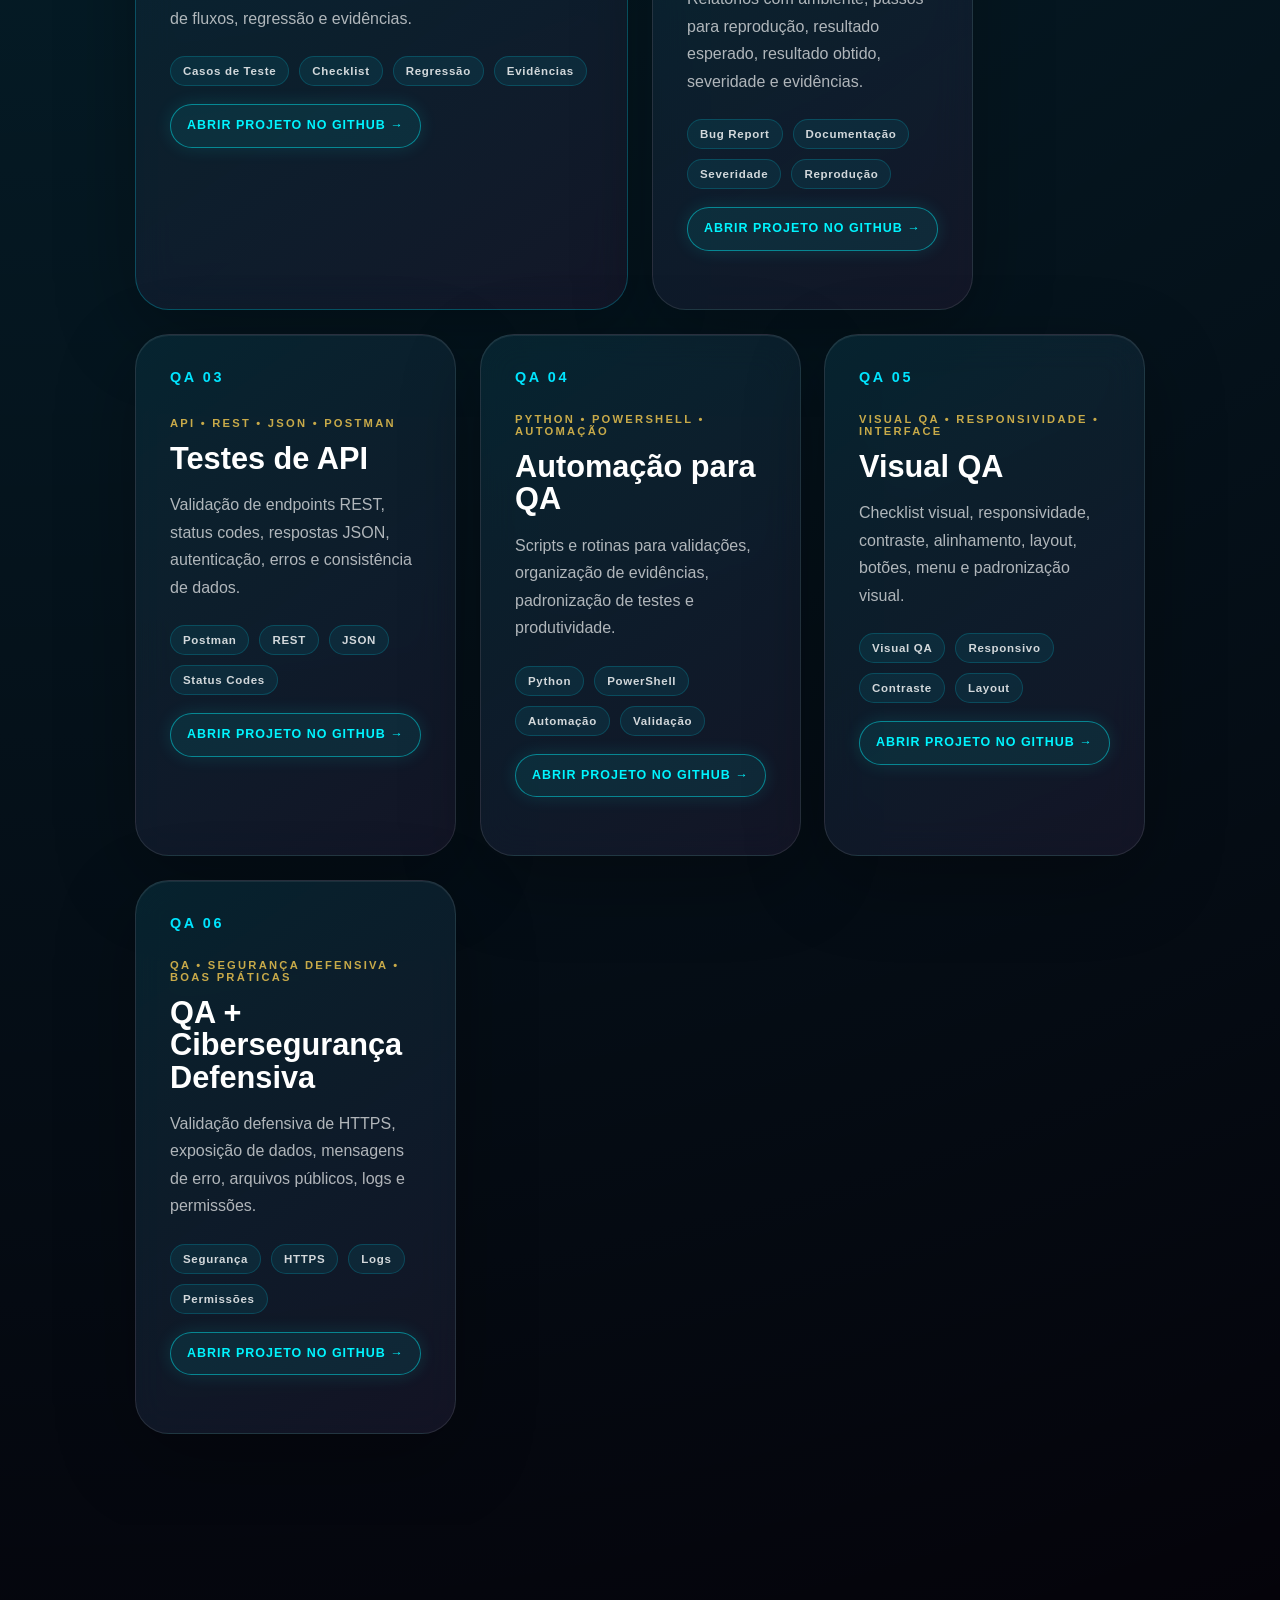
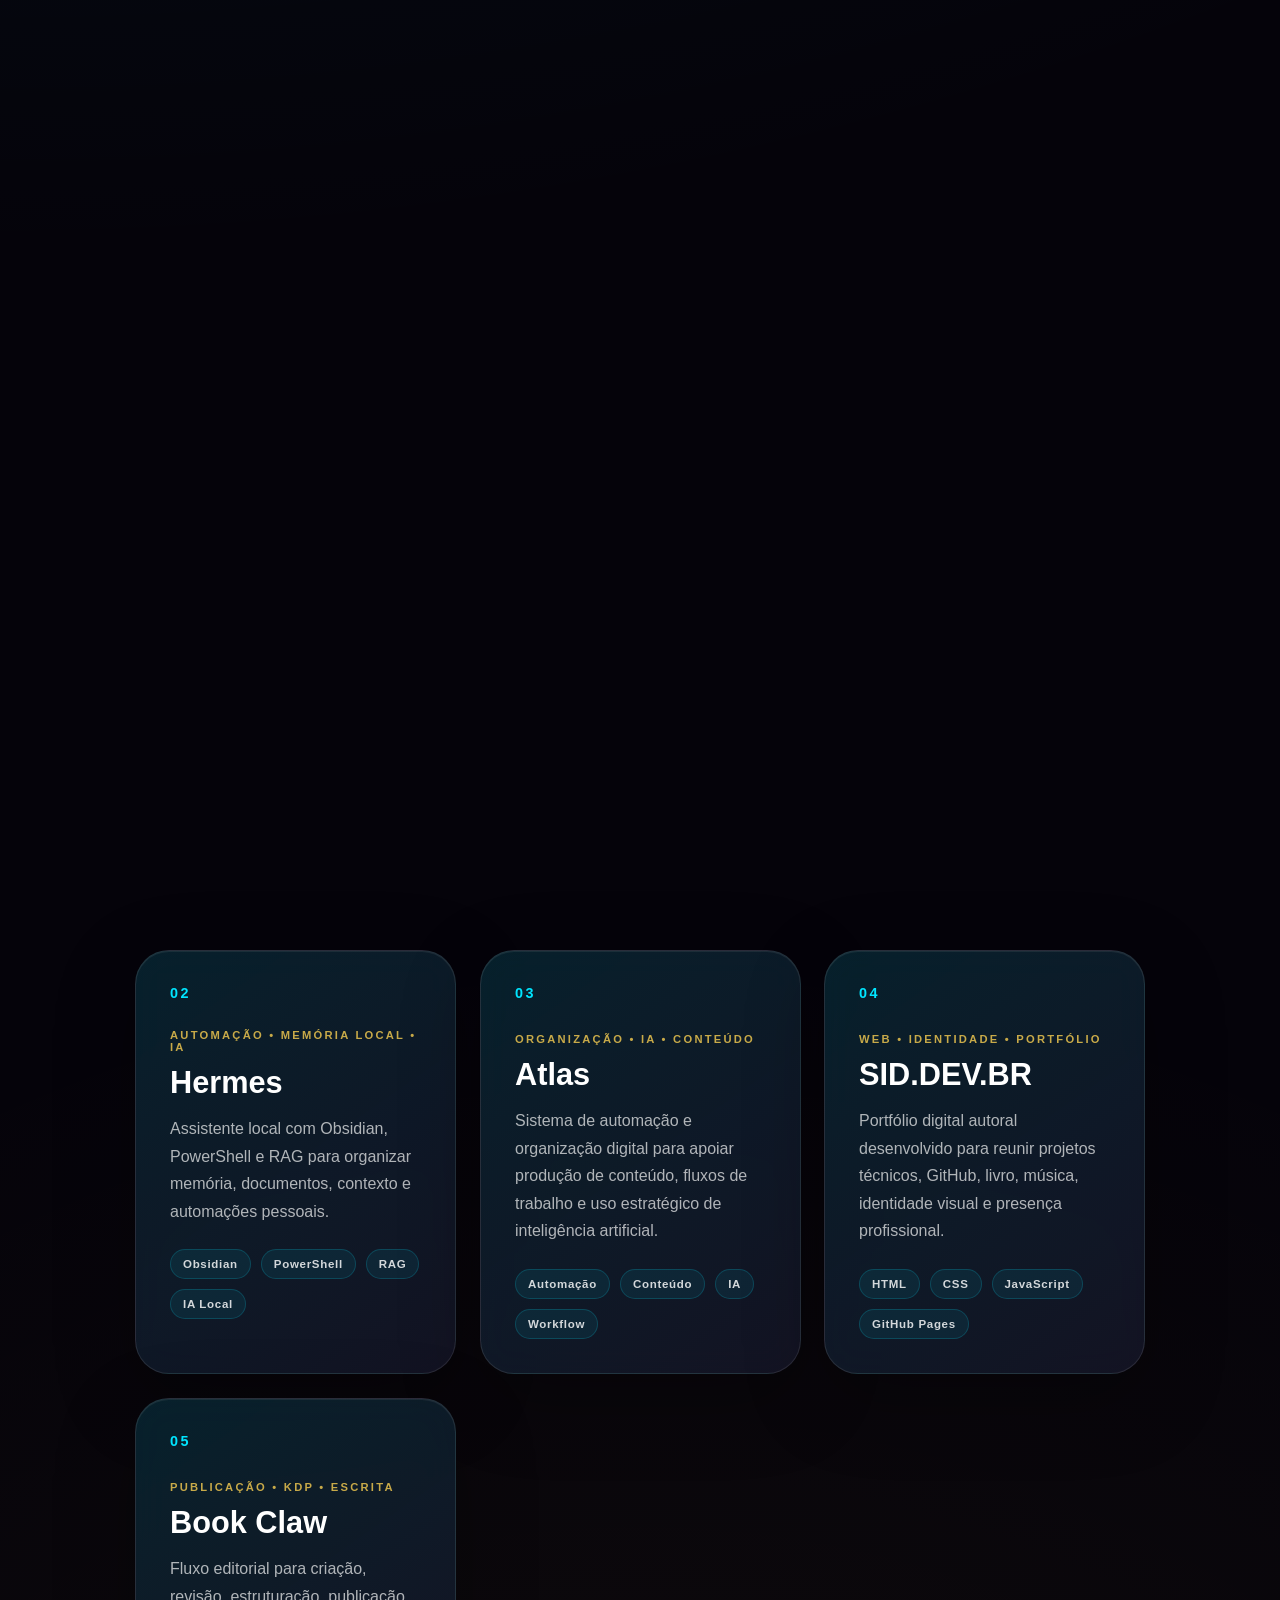
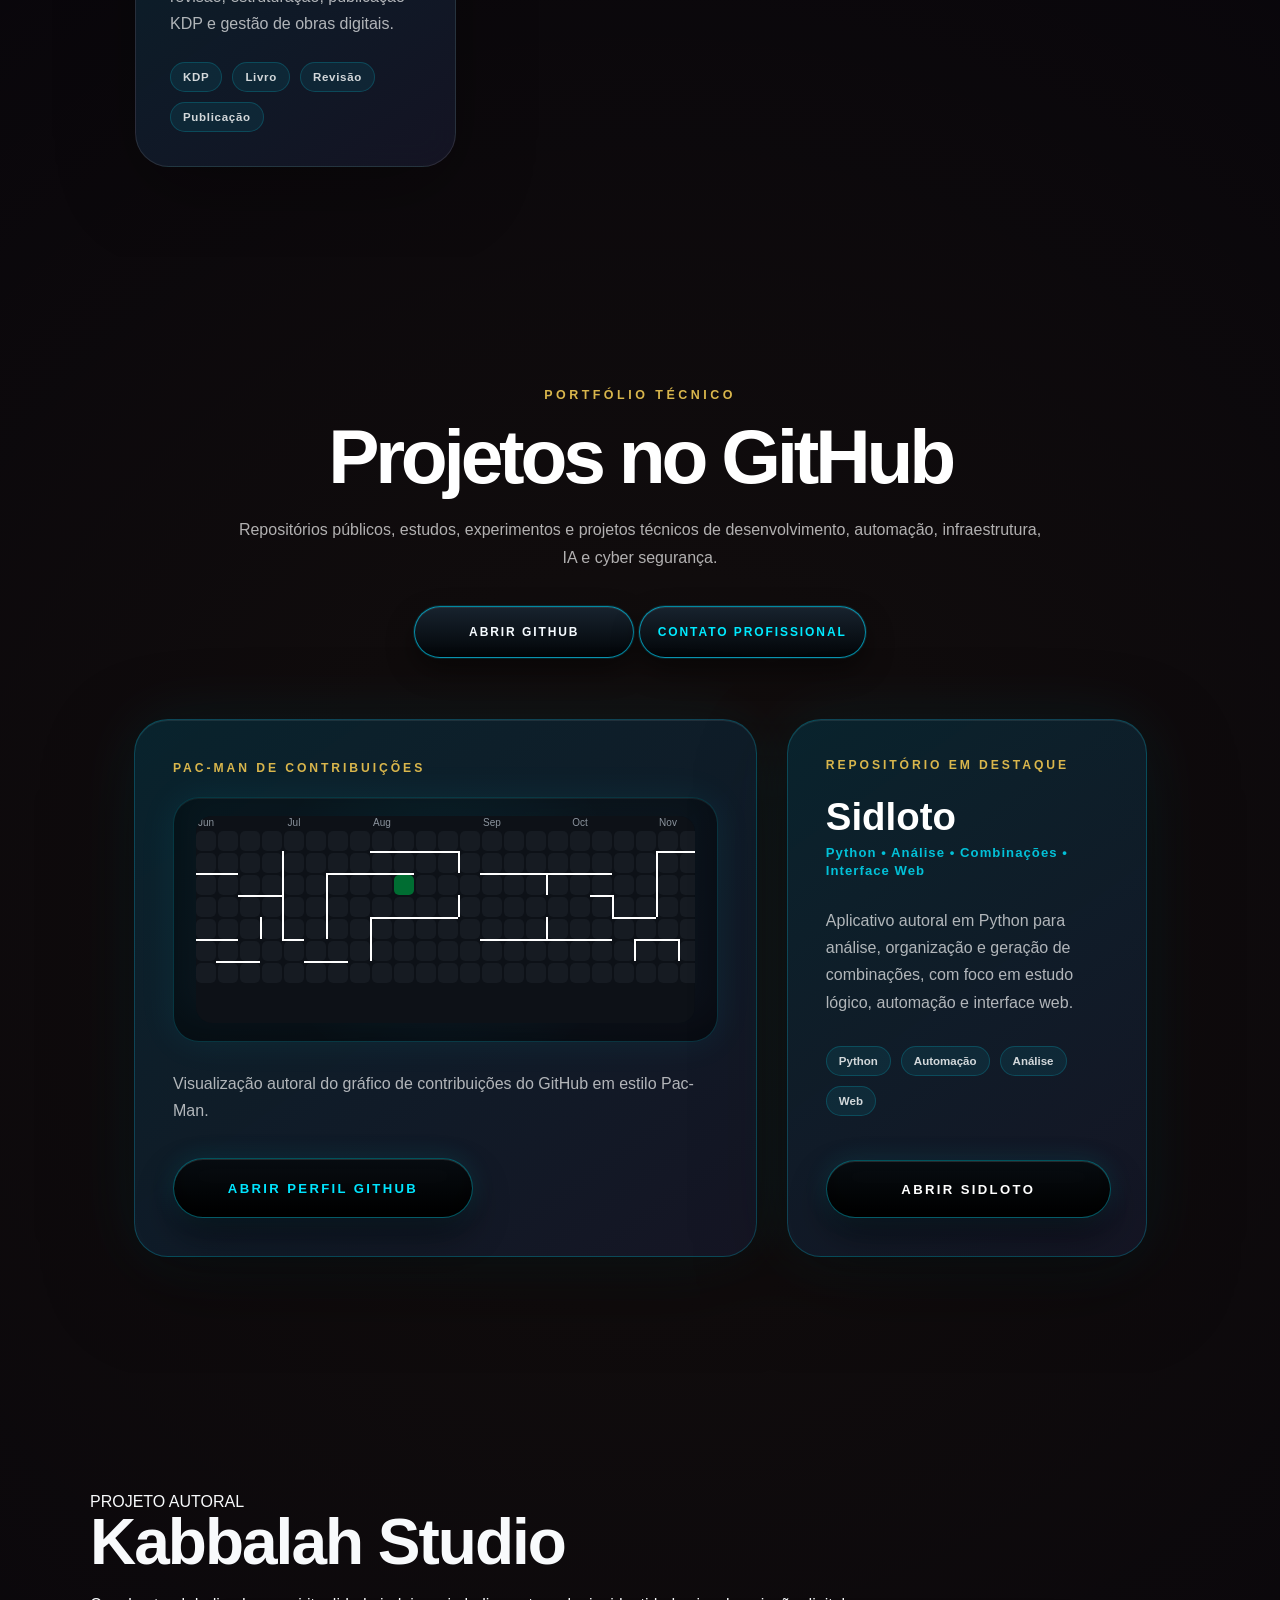
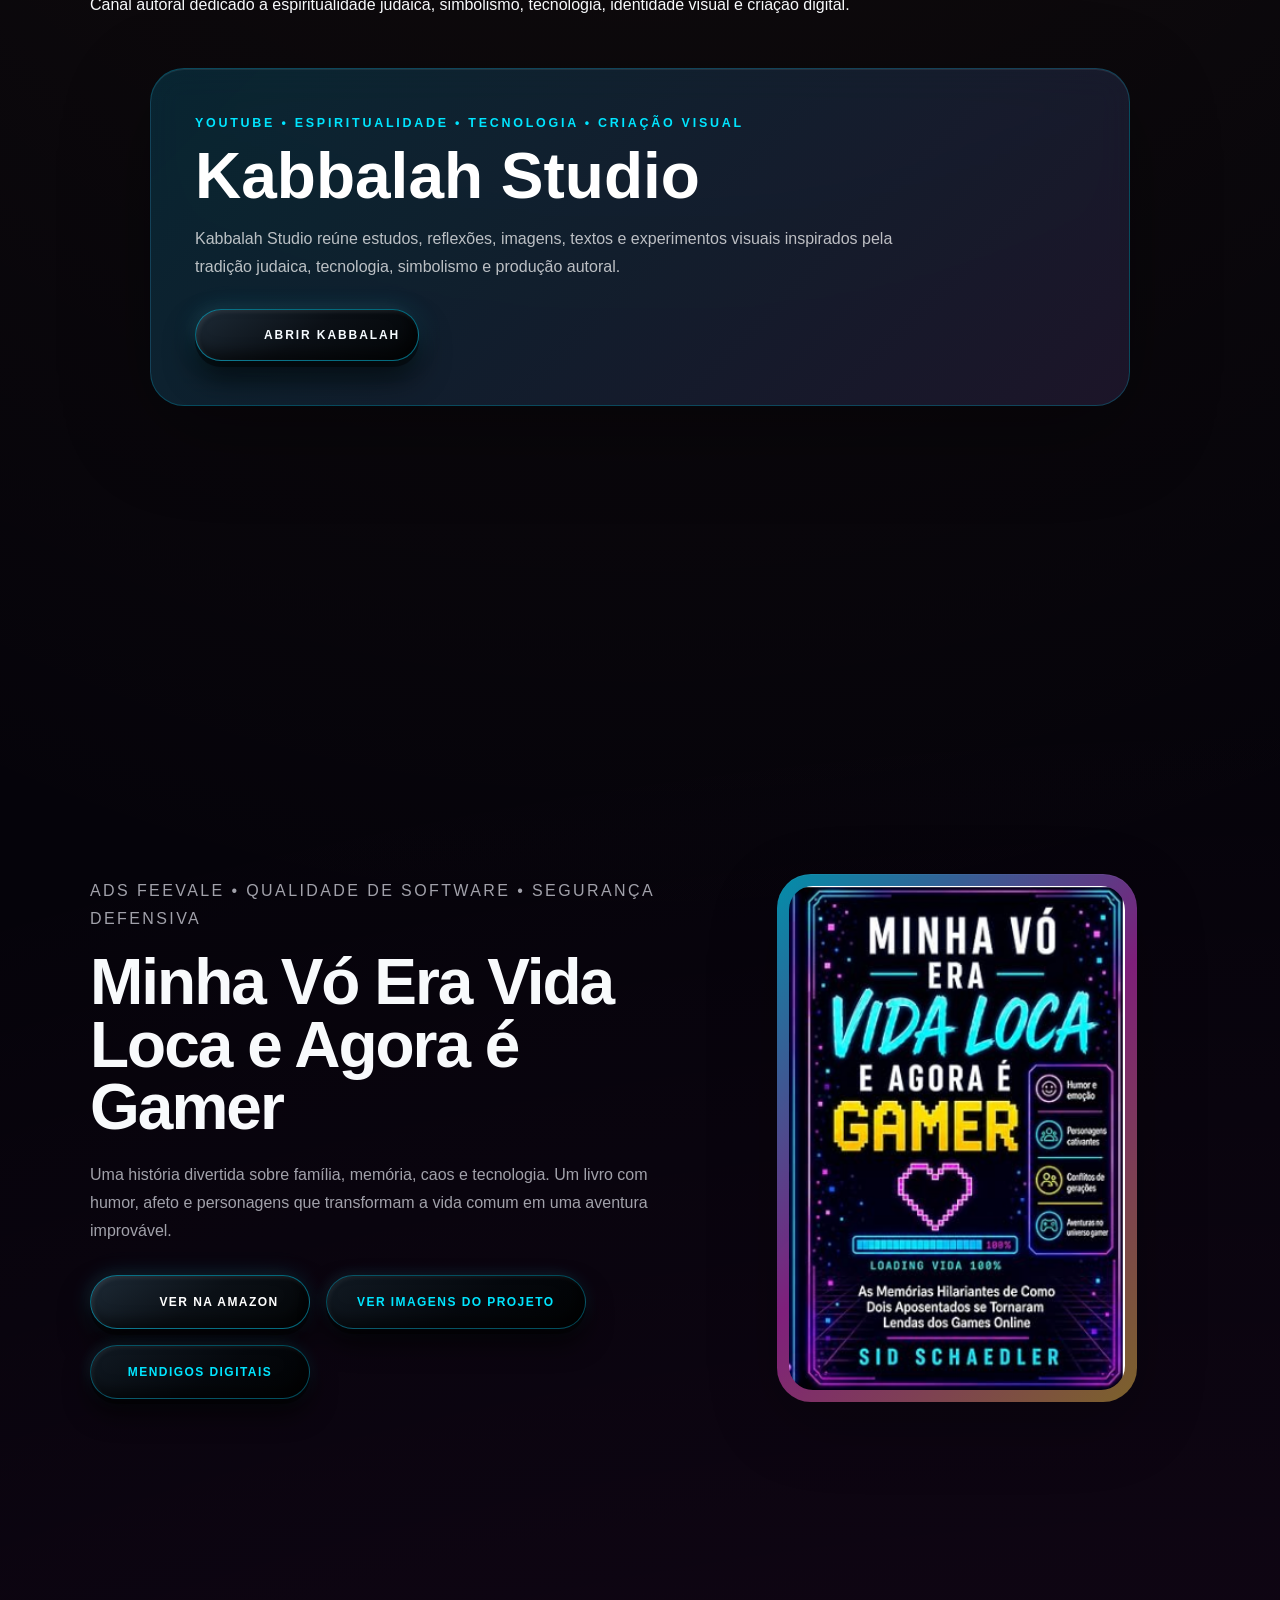
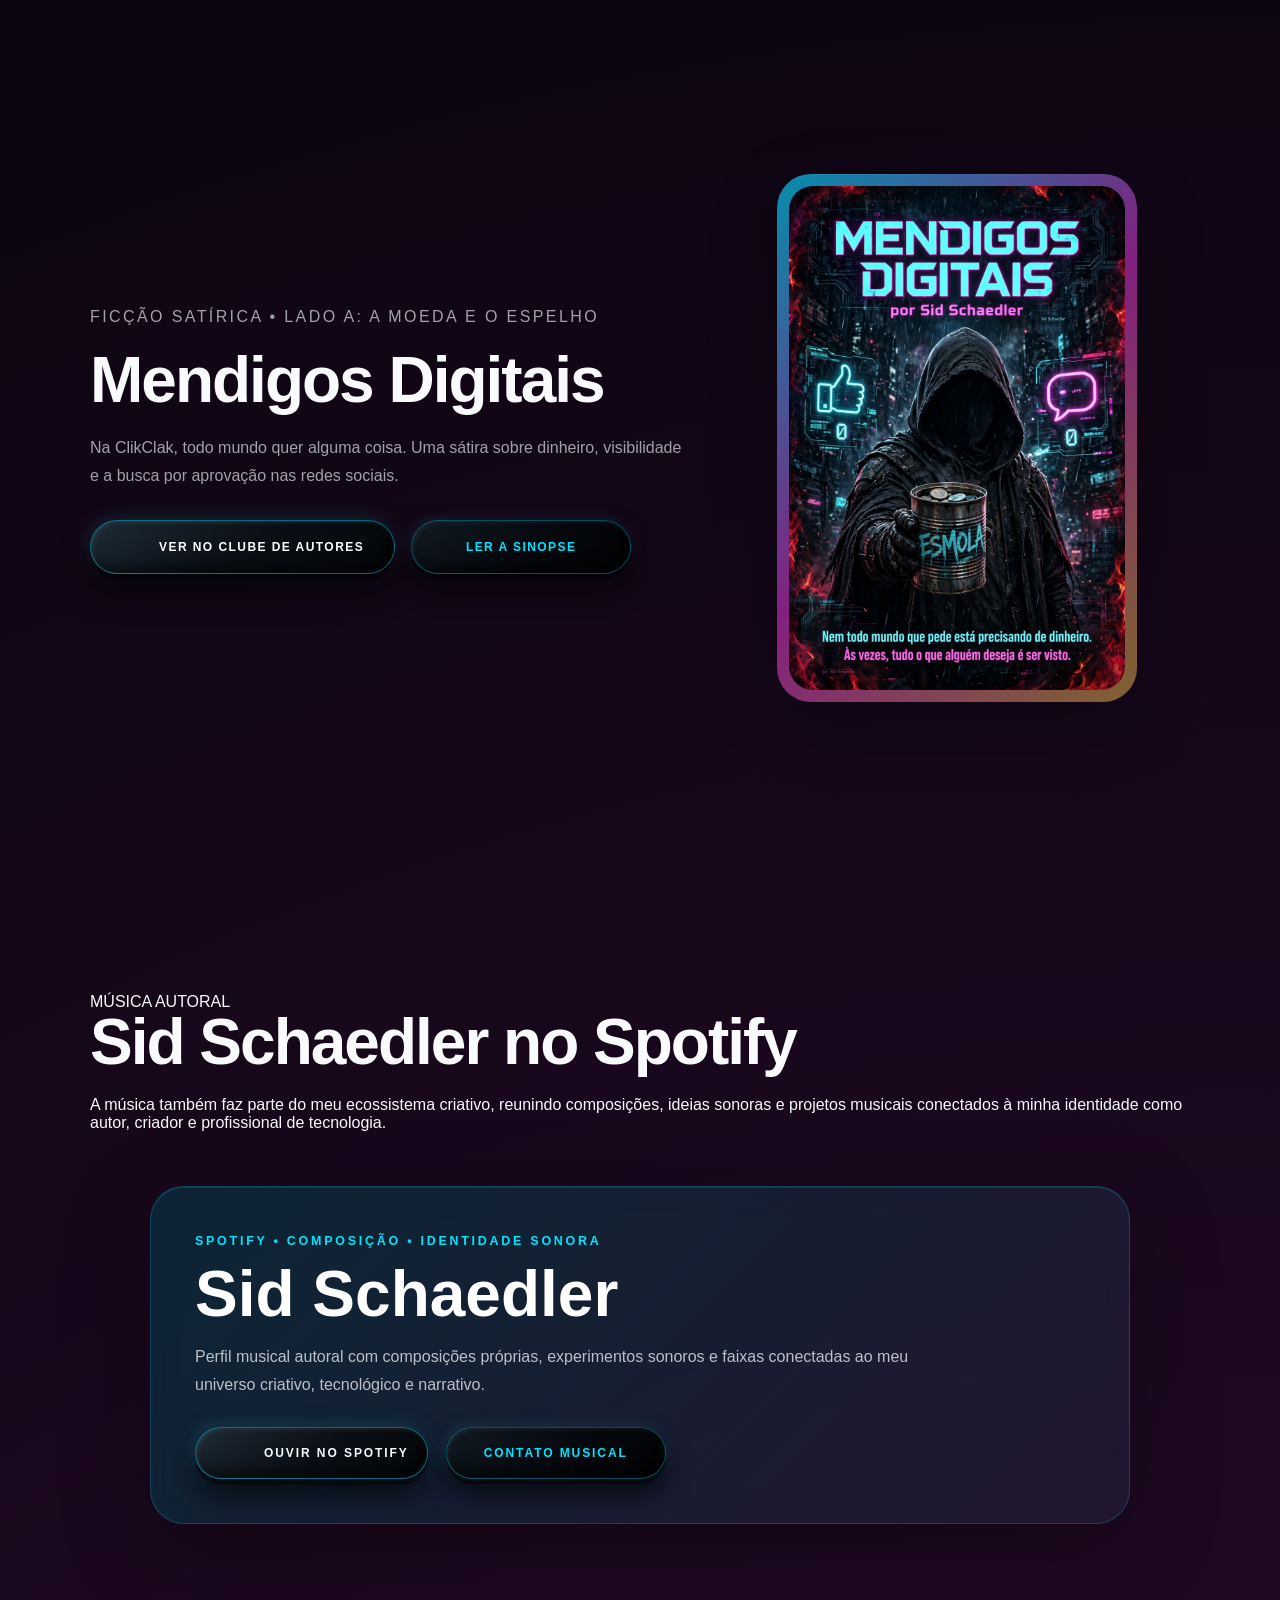
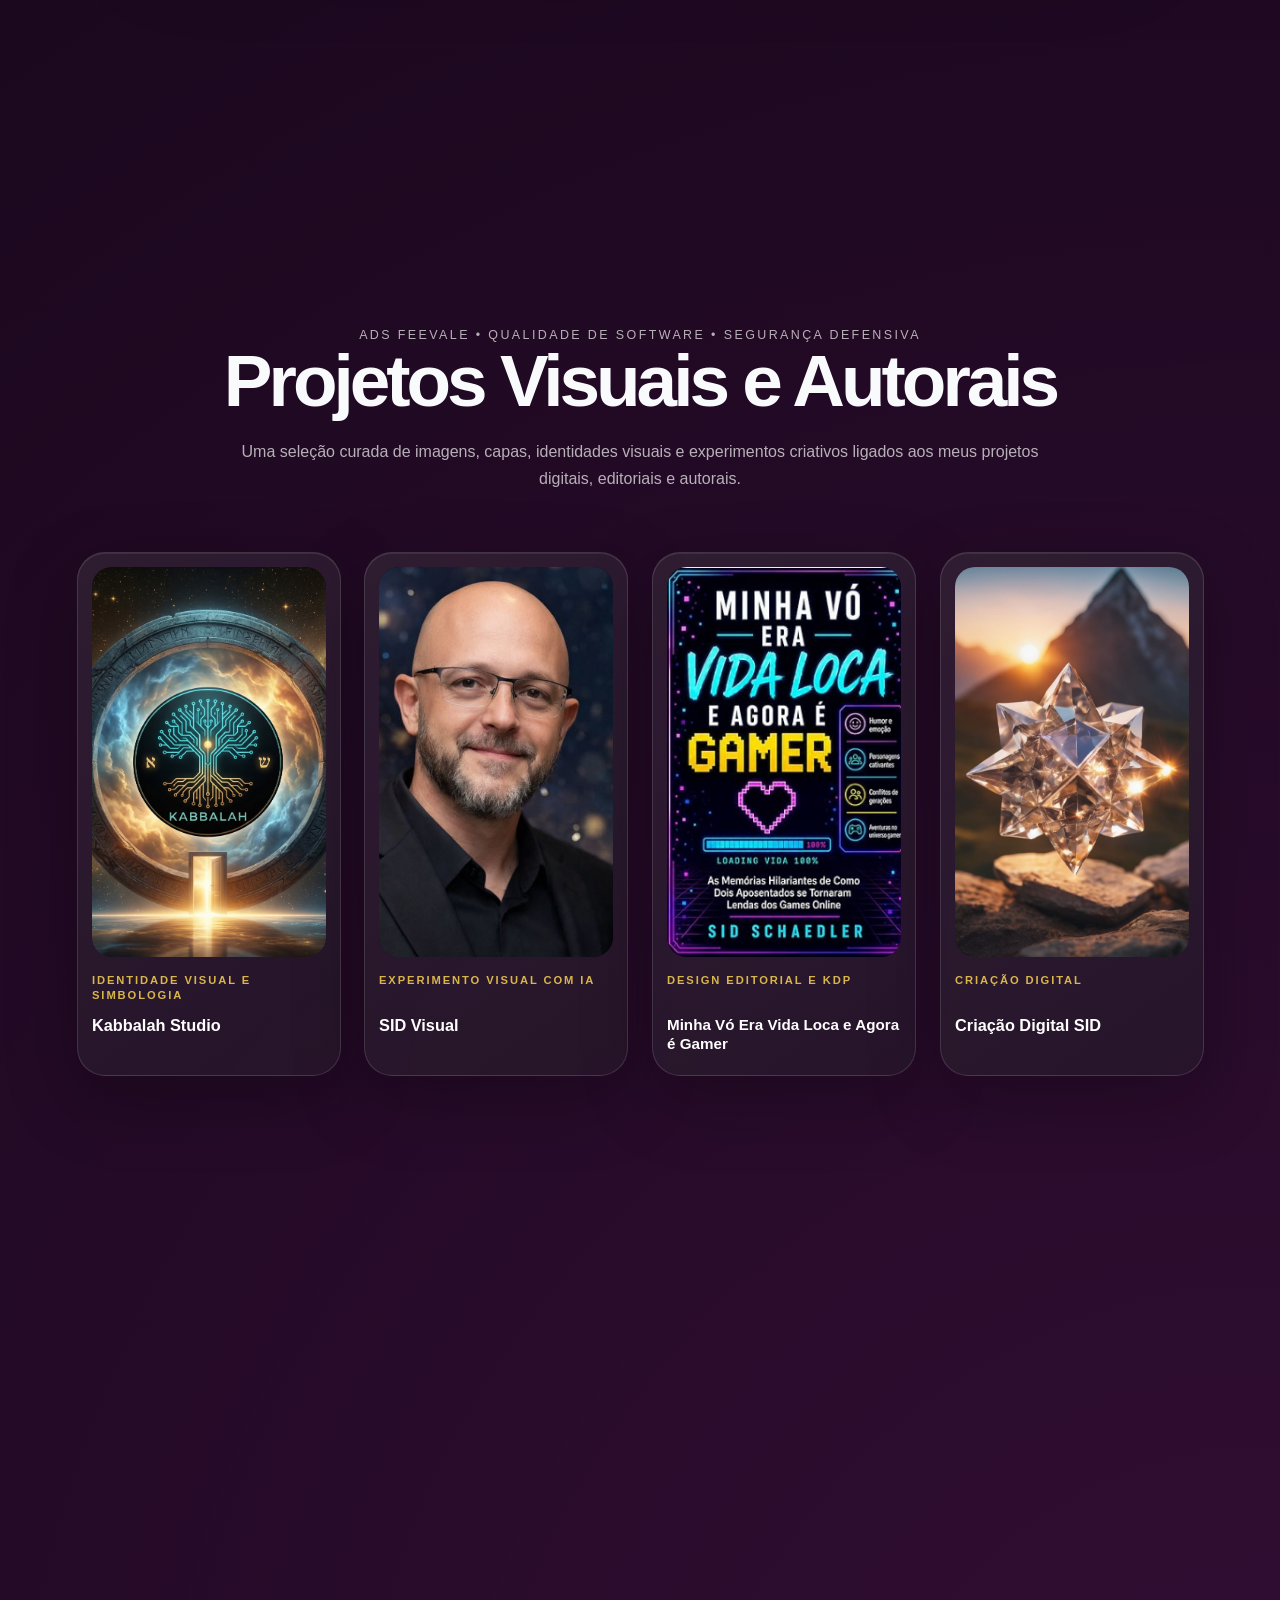
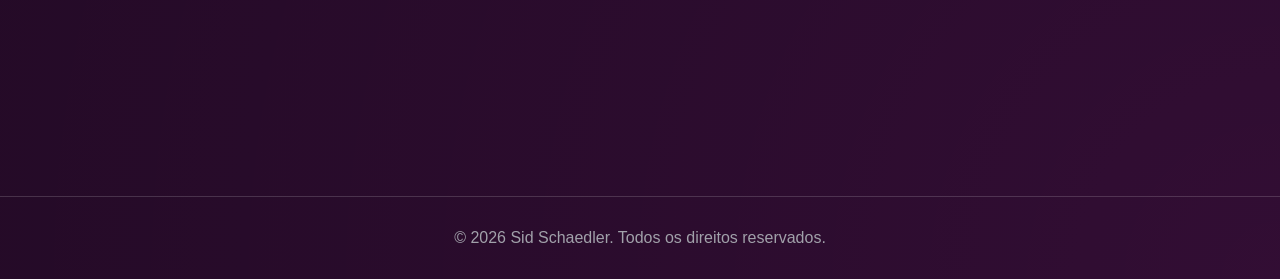
==== commit 76e0014e: "Publica a prévia aprovada com os dois livros" ====
--- a/index.html
+++ b/index.html
@@ -61,7 +61,7 @@
 }
   </script>
   <!-- /SID SEO PHASE 1 -->
-  <link rel="stylesheet" href="preview.css?v=css-refactor-pass1-20260709">
+  <link rel="stylesheet" href="preview.css?v=visibility-20261122-livros">
   <link rel="sitemap" type="application/xml" href="sitemap.xml">
   <link rel="alternate" type="text/plain" href="llms.txt" title="LLMS.txt">
   <link rel="alternate" type="text/markdown" href="SOBRE-SID.md" title="Sobre Sid Schaedler">
@@ -657,7 +657,7 @@
       <a href="#qa">QA</a>
       <a href="#projetos">Projetos</a>
       <a href="#github">GitHub</a>
-      <a href="#livros">Livro</a>
+      <a href="#livros">Livros</a>
       <a href="#musica">Música</a>
       <a href="#galeria">Galeria</a>
       <a href="#contato">Contato</a>
@@ -667,6 +667,7 @@
   <nav class="mobile-bottom-nav" aria-label="Navegação rápida mobile">
     <a href="#inicio">Início</a>
     <a href="#qa">QA</a>
+    <a href="#livros">Livros</a>
     <a href="#projetos">Projetos</a>
     <a href="#github">GitHub</a>
     <a href="assets/curriculo/Curriculo_Sidinei_QA_Junior.pdf">CV</a>
@@ -692,9 +693,16 @@
 
       <div class="hero-visual reveal">
         <div class="hero-orbisite-alpha-wrap">
-          <video class="hero-orbisite-alpha-video" autoplay muted loop playsinline preload="metadata">
-            <source src="assets/videos/orbisite-alpha.webm?v=20260612-alpha-final" type="video/webm">
-          </video>
+          <video class="hero-orbisite-alpha-video" autoplay muted loop playsinline preload="none"
+                 data-src="assets/videos/orbisite-alpha.webm?v=20260612-alpha-final"
+                 data-poster="assets/videos/orbisite-estatico.webp" aria-hidden="true"></video>
+          <noscript>
+            <picture>
+              <source media="(width > 1000px)" srcset="assets/videos/orbisite-estatico.webp">
+              <img class="hero-orbisite-alpha-video hero-orbisite-fallback" width="860" height="484" alt=""
+                   src="[data-uri]">
+            </picture>
+          </noscript>
 </div>
         
                                 
@@ -720,11 +728,12 @@
       </div>
 
       <div class="projects-premium-grid">
-        <article class="project-premium-card reveal project-featured" style="cursor:pointer" role="link" tabindex="0" onclick="window.open('https://github.com/schaedler6/qa-portfolio-sidinei/tree/main/01-testes-manuais','_blank','noopener')">
+        <a class="project-premium-card reveal project-featured project-card-link" href="https://github.com/schaedler6/qa-portfolio-sidinei/tree/main/01-testes-manuais"
+           target="_blank" rel="noopener noreferrer" aria-labelledby="qa-01-testes-manuais">
           <div class="project-number">QA 01</div>
           <div class="project-content">
             <span class="project-type">Testes Manuais • Regressão • Evidências</span>
-            <h3>Testes Manuais</h3>
+            <h3 id="qa-01-testes-manuais">Testes Manuais</h3>
             <p>Criação de cenários, casos de teste, checklists, validação de fluxos, regressão e evidências.</p>
             <div class="project-tags">
               <span>Casos de Teste</span>
@@ -732,15 +741,16 @@
               <span>Regressão</span>
               <span>Evidências</span>
             </div>
-            <p class="project-cta"><a class="project-github-link" onclick="event.stopPropagation();" href="https://github.com/schaedler6/qa-portfolio-sidinei/tree/main/01-testes-manuais" target="_blank" rel="noopener">Abrir projeto no GitHub →</a></p>
+            <p class="project-cta"><span class="project-github-link">Abrir projeto no GitHub →</span></p>
           </div>
-        </article>
-
-        <article class="project-premium-card reveal" style="cursor:pointer" role="link" tabindex="0" onclick="window.open('https://github.com/schaedler6/qa-portfolio-sidinei/tree/main/02-bug-reports','_blank','noopener')">
+        </a>
+
+        <a class="project-premium-card reveal project-card-link" href="https://github.com/schaedler6/qa-portfolio-sidinei/tree/main/02-bug-reports"
+           target="_blank" rel="noopener noreferrer" aria-labelledby="qa-02-bug-reports">
           <div class="project-number">QA 02</div>
           <div class="project-content">
             <span class="project-type">Bugs • Documentação • Severidade</span>
-            <h3>Bug Reports</h3>
+            <h3 id="qa-02-bug-reports">Bug Reports</h3>
             <p>Relatórios com ambiente, passos para reprodução, resultado esperado, resultado obtido, severidade e evidências.</p>
             <div class="project-tags">
               <span>Bug Report</span>
@@ -748,15 +758,16 @@
               <span>Severidade</span>
               <span>Reprodução</span>
             </div>
-            <p class="project-cta"><a class="project-github-link" onclick="event.stopPropagation();" href="https://github.com/schaedler6/qa-portfolio-sidinei/tree/main/02-bug-reports" target="_blank" rel="noopener">Abrir projeto no GitHub →</a></p>
+            <p class="project-cta"><span class="project-github-link">Abrir projeto no GitHub →</span></p>
           </div>
-        </article>
-
-        <article class="project-premium-card reveal" style="cursor:pointer" role="link" tabindex="0" onclick="window.open('https://github.com/schaedler6/qa-portfolio-sidinei/tree/main/03-testes-api','_blank','noopener')">
+        </a>
+
+        <a class="project-premium-card reveal project-card-link" href="https://github.com/schaedler6/qa-portfolio-sidinei/tree/main/03-testes-api"
+           target="_blank" rel="noopener noreferrer" aria-labelledby="qa-03-testes-api">
           <div class="project-number">QA 03</div>
           <div class="project-content">
             <span class="project-type">API • REST • JSON • Postman</span>
-            <h3>Testes de API</h3>
+            <h3 id="qa-03-testes-api">Testes de API</h3>
             <p>Validação de endpoints REST, status codes, respostas JSON, autenticação, erros e consistência de dados.</p>
             <div class="project-tags">
               <span>Postman</span>
@@ -764,15 +775,16 @@
               <span>JSON</span>
               <span>Status Codes</span>
             </div>
-            <p class="project-cta"><a class="project-github-link" onclick="event.stopPropagation();" href="https://github.com/schaedler6/qa-portfolio-sidinei/tree/main/03-testes-api" target="_blank" rel="noopener">Abrir projeto no GitHub →</a></p>
+            <p class="project-cta"><span class="project-github-link">Abrir projeto no GitHub →</span></p>
           </div>
-        </article>
-
-        <article class="project-premium-card reveal" style="cursor:pointer" role="link" tabindex="0" onclick="window.open('https://github.com/schaedler6/qa-portfolio-sidinei/tree/main/04-automacao-qa','_blank','noopener')">
+        </a>
+
+        <a class="project-premium-card reveal project-card-link" href="https://github.com/schaedler6/qa-portfolio-sidinei/tree/main/04-automacao-qa"
+           target="_blank" rel="noopener noreferrer" aria-labelledby="qa-04-automacao-qa">
           <div class="project-number">QA 04</div>
           <div class="project-content">
             <span class="project-type">Python • PowerShell • Automação</span>
-            <h3>Automação para QA</h3>
+            <h3 id="qa-04-automacao-qa">Automação para QA</h3>
             <p>Scripts e rotinas para validações, organização de evidências, padronização de testes e produtividade.</p>
             <div class="project-tags">
               <span>Python</span>
@@ -780,15 +792,16 @@
               <span>Automação</span>
               <span>Validação</span>
             </div>
-            <p class="project-cta"><a class="project-github-link" onclick="event.stopPropagation();" href="https://github.com/schaedler6/qa-portfolio-sidinei/tree/main/04-automacao-qa" target="_blank" rel="noopener">Abrir projeto no GitHub →</a></p>
+            <p class="project-cta"><span class="project-github-link">Abrir projeto no GitHub →</span></p>
           </div>
-        </article>
-
-        <article class="project-premium-card reveal" style="cursor:pointer" role="link" tabindex="0" onclick="window.open('https://github.com/schaedler6/qa-portfolio-sidinei/tree/main/05-visual-qa','_blank','noopener')">
+        </a>
+
+        <a class="project-premium-card reveal project-card-link" href="https://github.com/schaedler6/qa-portfolio-sidinei/tree/main/05-visual-qa"
+           target="_blank" rel="noopener noreferrer" aria-labelledby="qa-05-visual-qa">
           <div class="project-number">QA 05</div>
           <div class="project-content">
             <span class="project-type">Visual QA • Responsividade • Interface</span>
-            <h3>Visual QA</h3>
+            <h3 id="qa-05-visual-qa">Visual QA</h3>
             <p>Checklist visual, responsividade, contraste, alinhamento, layout, botões, menu e padronização visual.</p>
             <div class="project-tags">
               <span>Visual QA</span>
@@ -796,15 +809,16 @@
               <span>Contraste</span>
               <span>Layout</span>
             </div>
-            <p class="project-cta"><a class="project-github-link" onclick="event.stopPropagation();" href="https://github.com/schaedler6/qa-portfolio-sidinei/tree/main/05-visual-qa" target="_blank" rel="noopener">Abrir projeto no GitHub →</a></p>
+            <p class="project-cta"><span class="project-github-link">Abrir projeto no GitHub →</span></p>
           </div>
-        </article>
-
-        <article class="project-premium-card reveal" style="cursor:pointer" role="link" tabindex="0" onclick="window.open('https://github.com/schaedler6/qa-portfolio-sidinei/tree/main/06-qa-seguranca-defensiva','_blank','noopener')">
+        </a>
+
+        <a class="project-premium-card reveal project-card-link" href="https://github.com/schaedler6/qa-portfolio-sidinei/tree/main/06-qa-seguranca-defensiva"
+           target="_blank" rel="noopener noreferrer" aria-labelledby="qa-06-qa-seguranca-defensiva">
           <div class="project-number">QA 06</div>
           <div class="project-content">
             <span class="project-type">QA • Segurança Defensiva • Boas Práticas</span>
-            <h3>QA + Cibersegurança Defensiva</h3>
+            <h3 id="qa-06-qa-seguranca-defensiva">QA + Cibersegurança Defensiva</h3>
             <p>Validação defensiva de HTTPS, exposição de dados, mensagens de erro, arquivos públicos, logs e permissões.</p>
             <div class="project-tags">
               <span>Segurança</span>
@@ -812,9 +826,9 @@
               <span>Logs</span>
               <span>Permissões</span>
             </div>
-            <p class="project-cta"><a class="project-github-link" onclick="event.stopPropagation();" href="https://github.com/schaedler6/qa-portfolio-sidinei/tree/main/06-qa-seguranca-defensiva" target="_blank" rel="noopener">Abrir projeto no GitHub →</a></p>
+            <p class="project-cta"><span class="project-github-link">Abrir projeto no GitHub →</span></p>
           </div>
-        </article>
+        </a>
       </div>
     </section>
 
@@ -830,16 +844,12 @@
 
       <div class="projects-premium-grid">
         <!-- SID_START_HERMES_DISCOVERY_CARD_V010 -->
-        <article class="project-premium-card reveal"
-                 style="cursor:pointer"
-                 role="link"
-                 tabindex="0"
-                 onclick="window.open('https://github.com/schaedler6/hermes-discovery-catalog','_blank','noopener')"
-                 onkeydown="if(event.key==='Enter'||event.key===' '){event.preventDefault();window.open('https://github.com/schaedler6/hermes-discovery-catalog','_blank','noopener');}">
+        <a class="project-premium-card reveal project-card-link" href="https://github.com/schaedler6/hermes-discovery-catalog"
+           target="_blank" rel="noopener noreferrer" aria-labelledby="hermes-discovery-catalog">
           <div class="project-number">OPEN 01</div>
           <div class="project-content">
             <span class="project-type">Go • Catálogo de IA • Evidências rastreáveis</span>
-            <h3>Hermes Discovery-Catalog</h3>
+            <h3 id="hermes-discovery-catalog">Hermes Discovery-Catalog</h3>
             <p>
               Protótipo determinístico em Go que transforma observações e evidências
               sintéticas em um catálogo normalizado, rastreável e deduplicado de
@@ -852,16 +862,12 @@
               <span>Deduplicação</span>
             </div>
             <p class="project-cta">
-              <a class="project-github-link"
-                 onclick="event.stopPropagation();"
-                 href="https://github.com/schaedler6/hermes-discovery-catalog"
-                 target="_blank"
-                 rel="noopener noreferrer">
+              <span class="project-github-link">
                 Abrir projeto v0.1.0 no GitHub →
-              </a>
+              </span>
             </p>
           </div>
-        </article>
+        </a>
         <!-- SID_END_HERMES_DISCOVERY_CARD_V010 -->
 
         <article class="project-premium-card reveal project-featured">
@@ -3102,12 +3108,42 @@
           <a href="#galeria" class="btn secondary">
             Ver imagens do projeto
           </a>
+          <a href="#mendigos-digitais" class="btn secondary">
+            Mendigos Digitais
+          </a>
         </div>
       </div>
 
       <div class="official-book-card reveal">
         <a href="https://a.co/d/0f5F0sud" target="_blank" rel="noopener noreferrer" aria-label="Abrir livro Minha Vo Era Vida Loca e Agora e Gamer na Amazon">
           <img src="assets/images/livros/capanova.png?v=capa-nova-20260612" alt="Capa do livro Minha Vó Era Vida Loca e Agora é Gamer">
+        </a>
+      </div>
+    </section>
+
+    <section id="mendigos-digitais" class="section books books-official" aria-labelledby="titulo-mendigos-digitais">
+      <div class="books-text reveal">
+        <p class="eyebrow">Ficção satírica • Lado A: A Moeda e o Espelho</p>
+        <h2 id="titulo-mendigos-digitais">Mendigos Digitais</h2>
+        <p>
+          Na ClikClak, todo mundo quer alguma coisa. Uma sátira sobre dinheiro,
+          visibilidade e a busca por aprovação nas redes sociais.
+        </p>
+
+        <div class="book-actions">
+          <a href="https://clubedeautores.com.br/livro/mendigos-digitais" target="_blank" rel="noopener noreferrer" class="btn primary">
+            Ver no Clube de Autores
+          </a>
+          <a href="/livros/mendigos-digitais/#sinopse" class="btn secondary">
+            Ler a sinopse
+          </a>
+        </div>
+      </div>
+
+      <div class="official-book-card reveal">
+        <a href="/livros/mendigos-digitais/" aria-label="Abrir a página de Mendigos Digitais">
+          <img src="/livros/mendigos-digitais/capa-960.webp" width="960" height="1440" loading="lazy" decoding="async"
+               alt="Capa de Mendigos Digitais, de Sid Schaedler">
         </a>
       </div>
     </section>
@@ -3155,25 +3191,25 @@
 
   <div class="gallery-grid sid-gallery-approved-grid">
     <article class="sid-gallery-approved-card reveal">
-      <img src="assets/images/galeria-curada/kabbalahsite.PNG?v=galeria-aprovada-20260612" alt="Arte visual do projeto Kabbalah Studio com identidade visual e simbologia.">
+      <img loading="lazy" src="assets/images/galeria-curada/kabbalahsite-lossless.webp" alt="Arte visual do projeto Kabbalah Studio com identidade visual e simbologia.">
       <p class="sid-gallery-approved-tag">IDENTIDADE VISUAL E SIMBOLOGIA</p>
       <h3>Kabbalah Studio</h3>
     </article>
 
     <article class="sid-gallery-approved-card reveal">
-      <img src="assets/images/galeria-curada/sid_visual.JPG?v=galeria-aprovada-20260612" alt="Retrato visual autoral de SID criado como experimento com inteligência artificial.">
+      <img loading="lazy" src="assets/images/galeria-curada/sid_visual.JPG?v=galeria-aprovada-20260612" alt="Retrato visual autoral de SID criado como experimento com inteligência artificial.">
       <p class="sid-gallery-approved-tag">EXPERIMENTO VISUAL COM IA</p>
       <h3>SID Visual</h3>
     </article>
 
     <article class="sid-gallery-approved-card reveal">
-      <img src="assets/images/galeria-curada/capanova.png?v=galeria-aprovada-20260612" alt="Capa do livro Minha Vó Era Vida Loca e Agora é Gamer.">
+      <img loading="lazy" src="assets/images/galeria-curada/capanova-lossless.webp" alt="Capa do livro Minha Vó Era Vida Loca e Agora é Gamer.">
       <p class="sid-gallery-approved-tag">DESIGN EDITORIAL E KDP</p>
       <h3>Minha Vó Era Vida Loca e Agora é Gamer</h3>
     </article>
 
     <article class="sid-gallery-approved-card reveal">
-      <img src="assets/images/galeria-curada/IMG_8637.PNG?v=galeria-aprovada-20260612" alt="Imagem de criação digital autoral do ecossistema SID.">
+      <img loading="lazy" src="assets/images/galeria-curada/IMG_8637-lossless.webp" alt="Imagem de criação digital autoral do ecossistema SID.">
       <p class="sid-gallery-approved-tag">CRIAÇÃO DIGITAL</p>
       <h3>Criação Digital SID</h3>
     </article>
@@ -3192,7 +3228,7 @@
   <a href="https://www.linkedin.com/in/sidschaedler/" class="btn secondary" target="_blank" rel="noopener noreferrer">LINKEDIN</a>
   <a href="https://github.com/schaedler6" class="btn secondary" target="_blank" rel="noopener noreferrer">GITHUB</a>
   <a href="https://open.spotify.com/intl-pt/artist/4JpSt47bo8afDdSu7DqSH4" class="btn secondary" target="_blank" rel="noopener noreferrer">SPOTIFY</a>
-  <a href="https://a.co/d/0dfRl0qN" class="btn secondary" target="_blank" rel="noopener noreferrer">AMAZON</a>
+  <a href="https://a.co/d/0f5F0sud" class="btn secondary" target="_blank" rel="noopener noreferrer">AMAZON</a>
 </div>
       </div>
     </section>
--- a/preview.css
+++ b/preview.css
@@ -710,6 +710,7 @@
 
 .official-book-card img {
   width: 100%;
+  height: auto;
   aspect-ratio: 2 / 3;
   display: block;
   object-fit: cover;
@@ -8923,3 +8924,22 @@
 }
 
 /* SID_END_ACCESSIBILITY_TAB_20260709 */
+
+.project-card-link {
+  display: block;
+  color: inherit;
+  text-decoration: none;
+}
+
+.project-card-link:focus-visible .project-github-link {
+  border-color: rgba(0, 245, 255, 0.9);
+  background: rgba(0, 245, 255, 0.16);
+  box-shadow: 0 0 24px rgba(0, 245, 255, 0.28);
+}
+
+@media (width > 1000px) {
+  .hero-orbisite-fallback {
+    position: absolute;
+    inset: 0;
+  }
+}
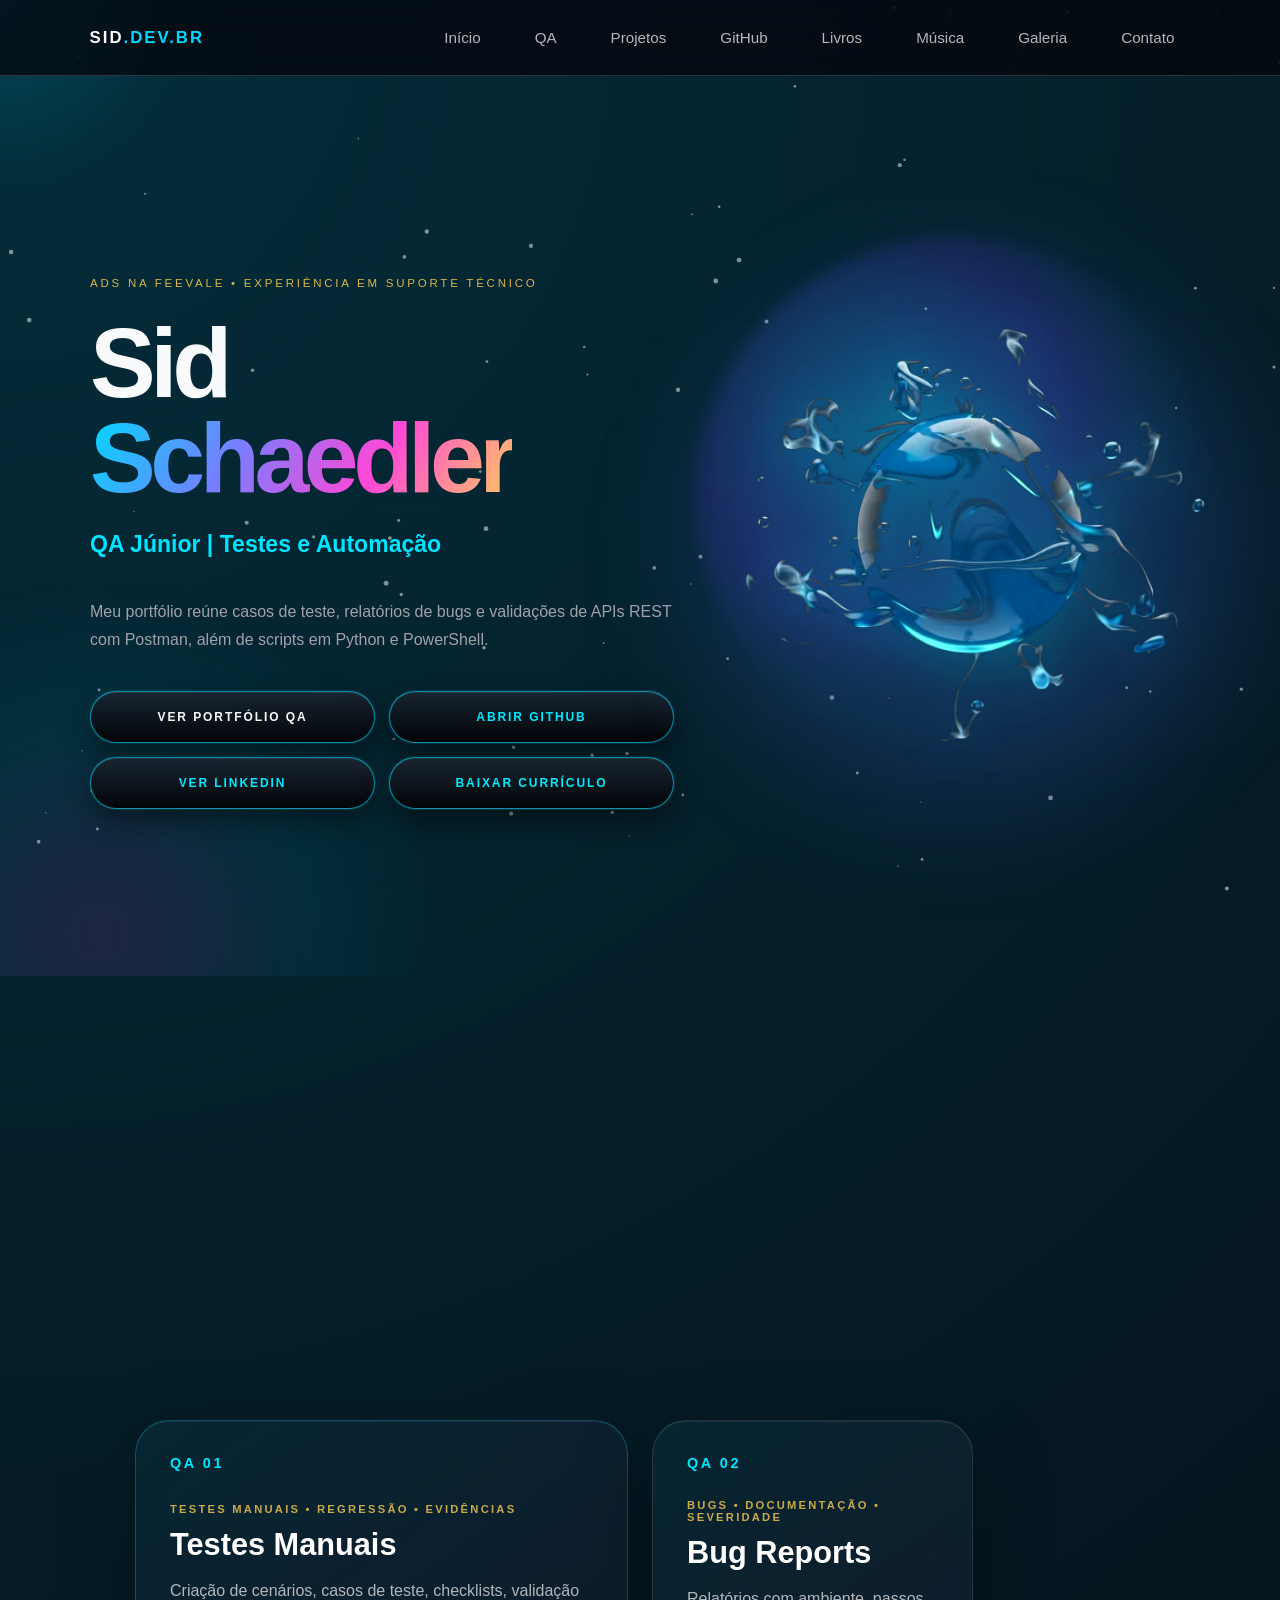
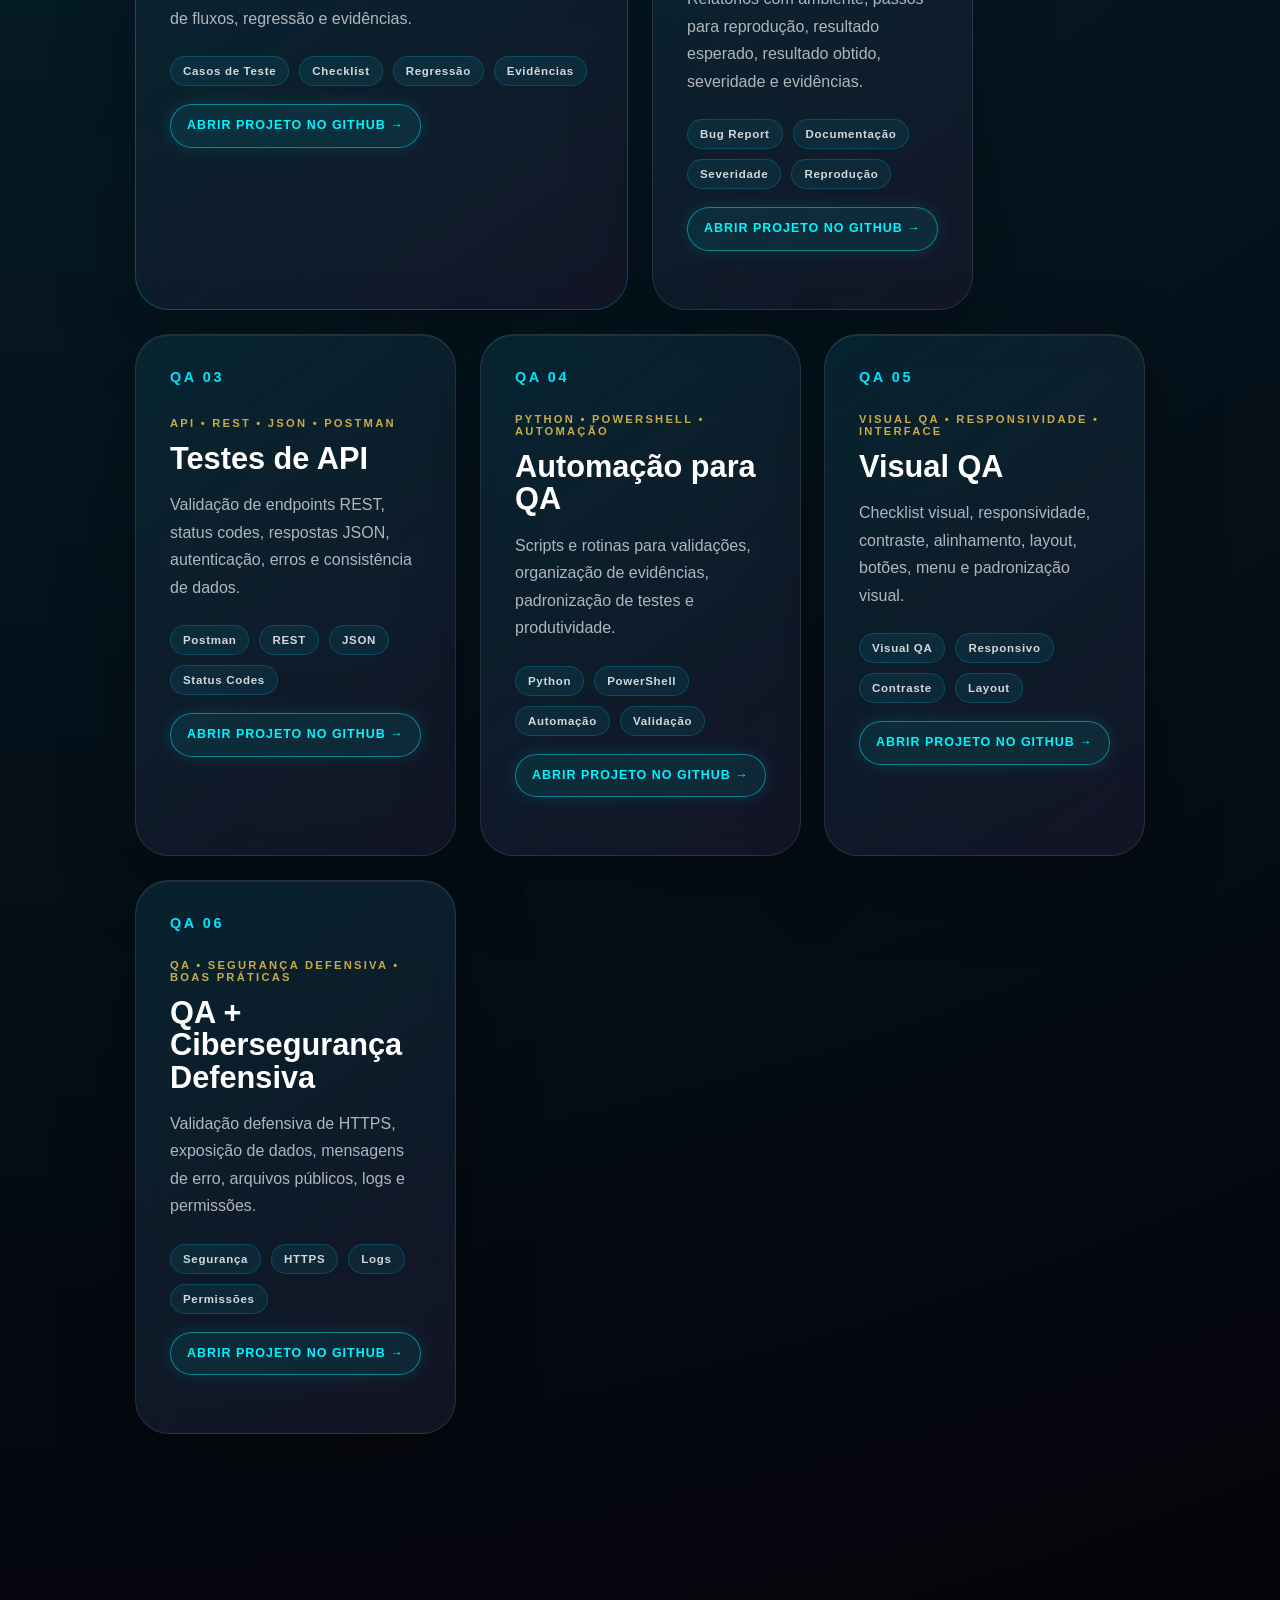
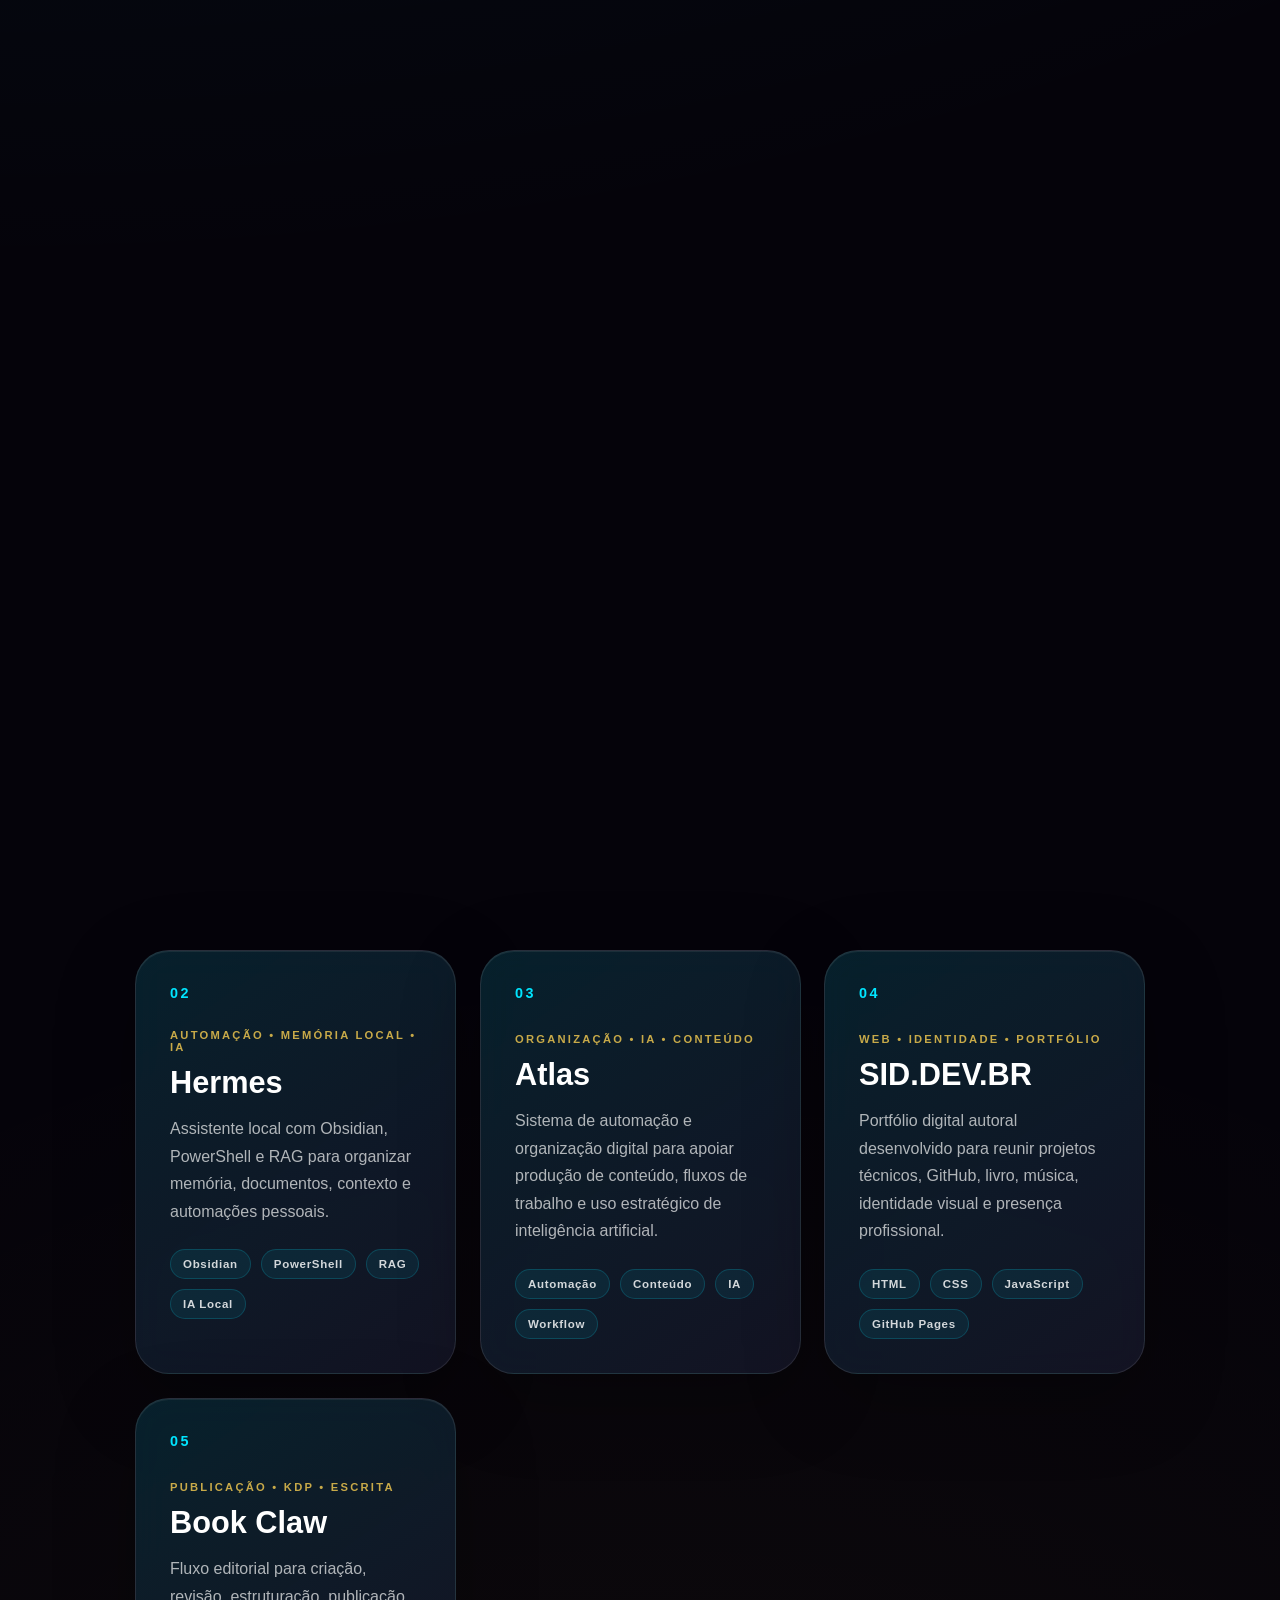
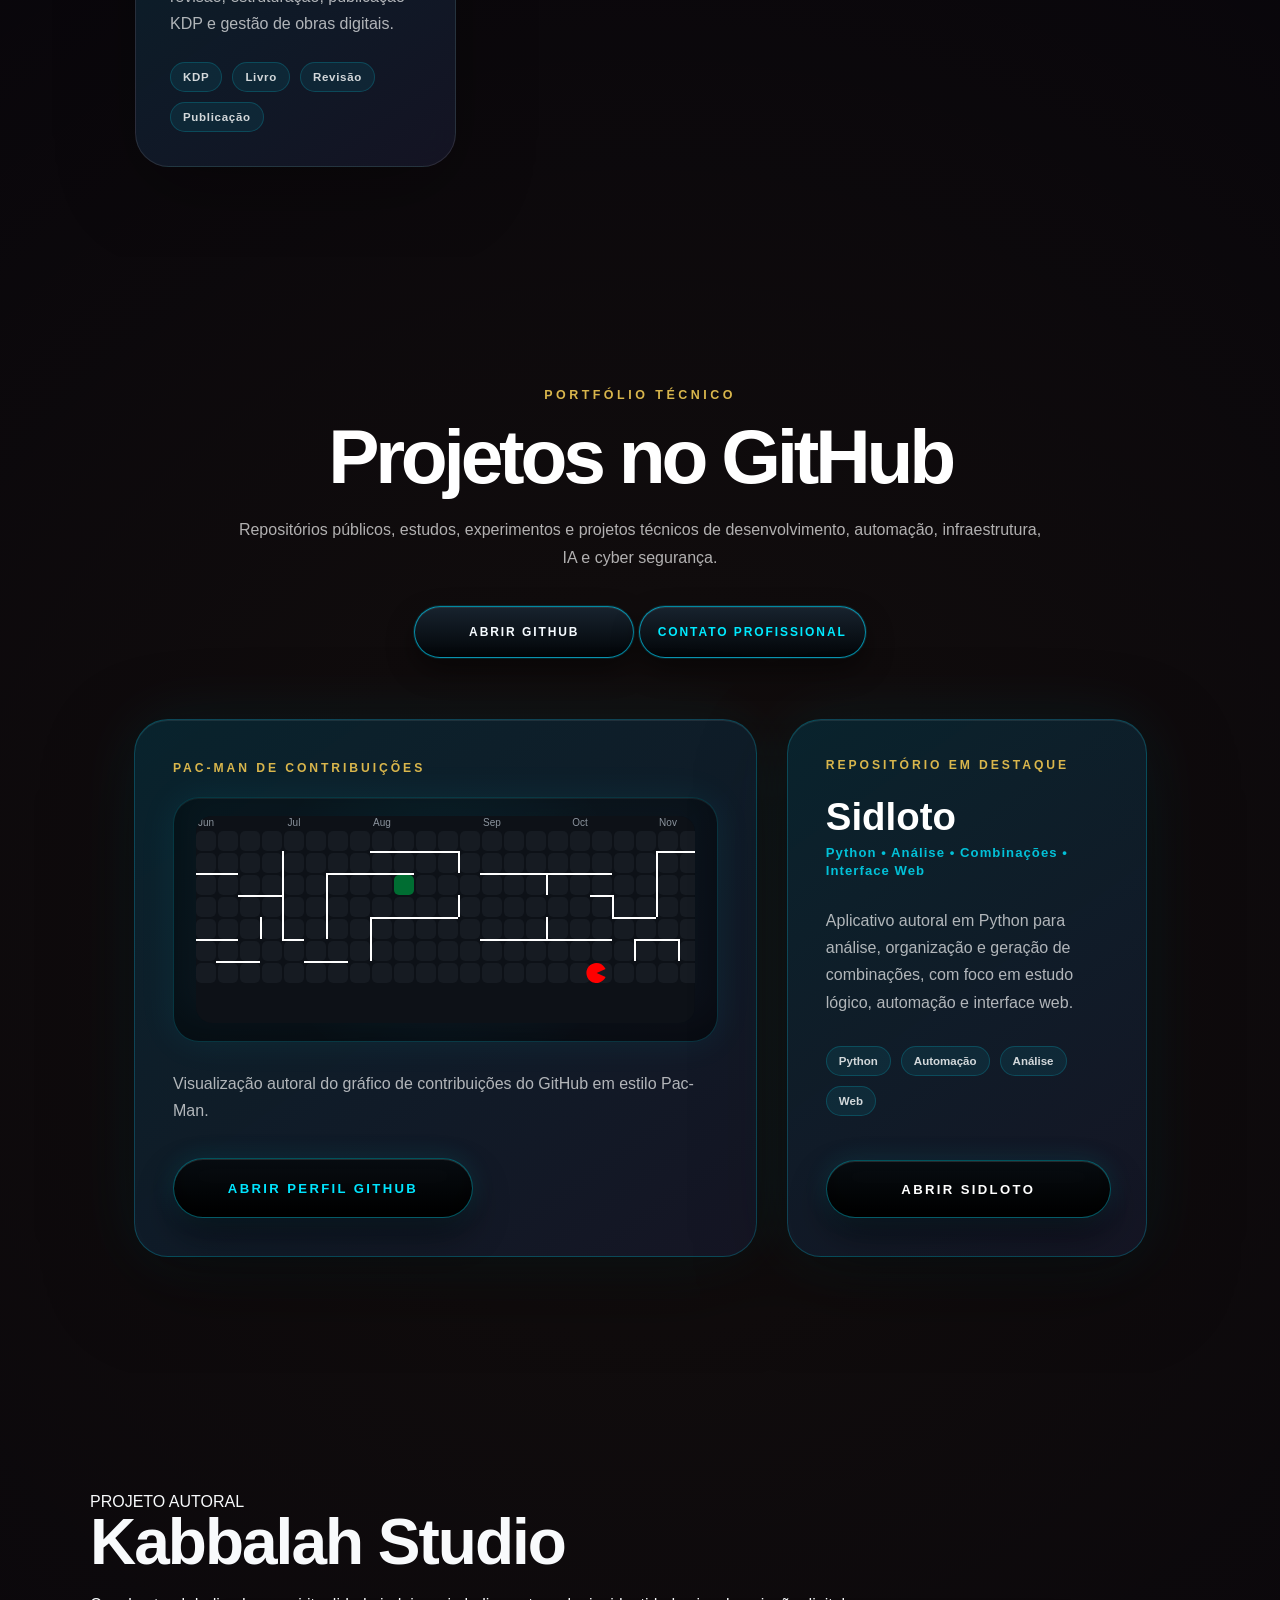
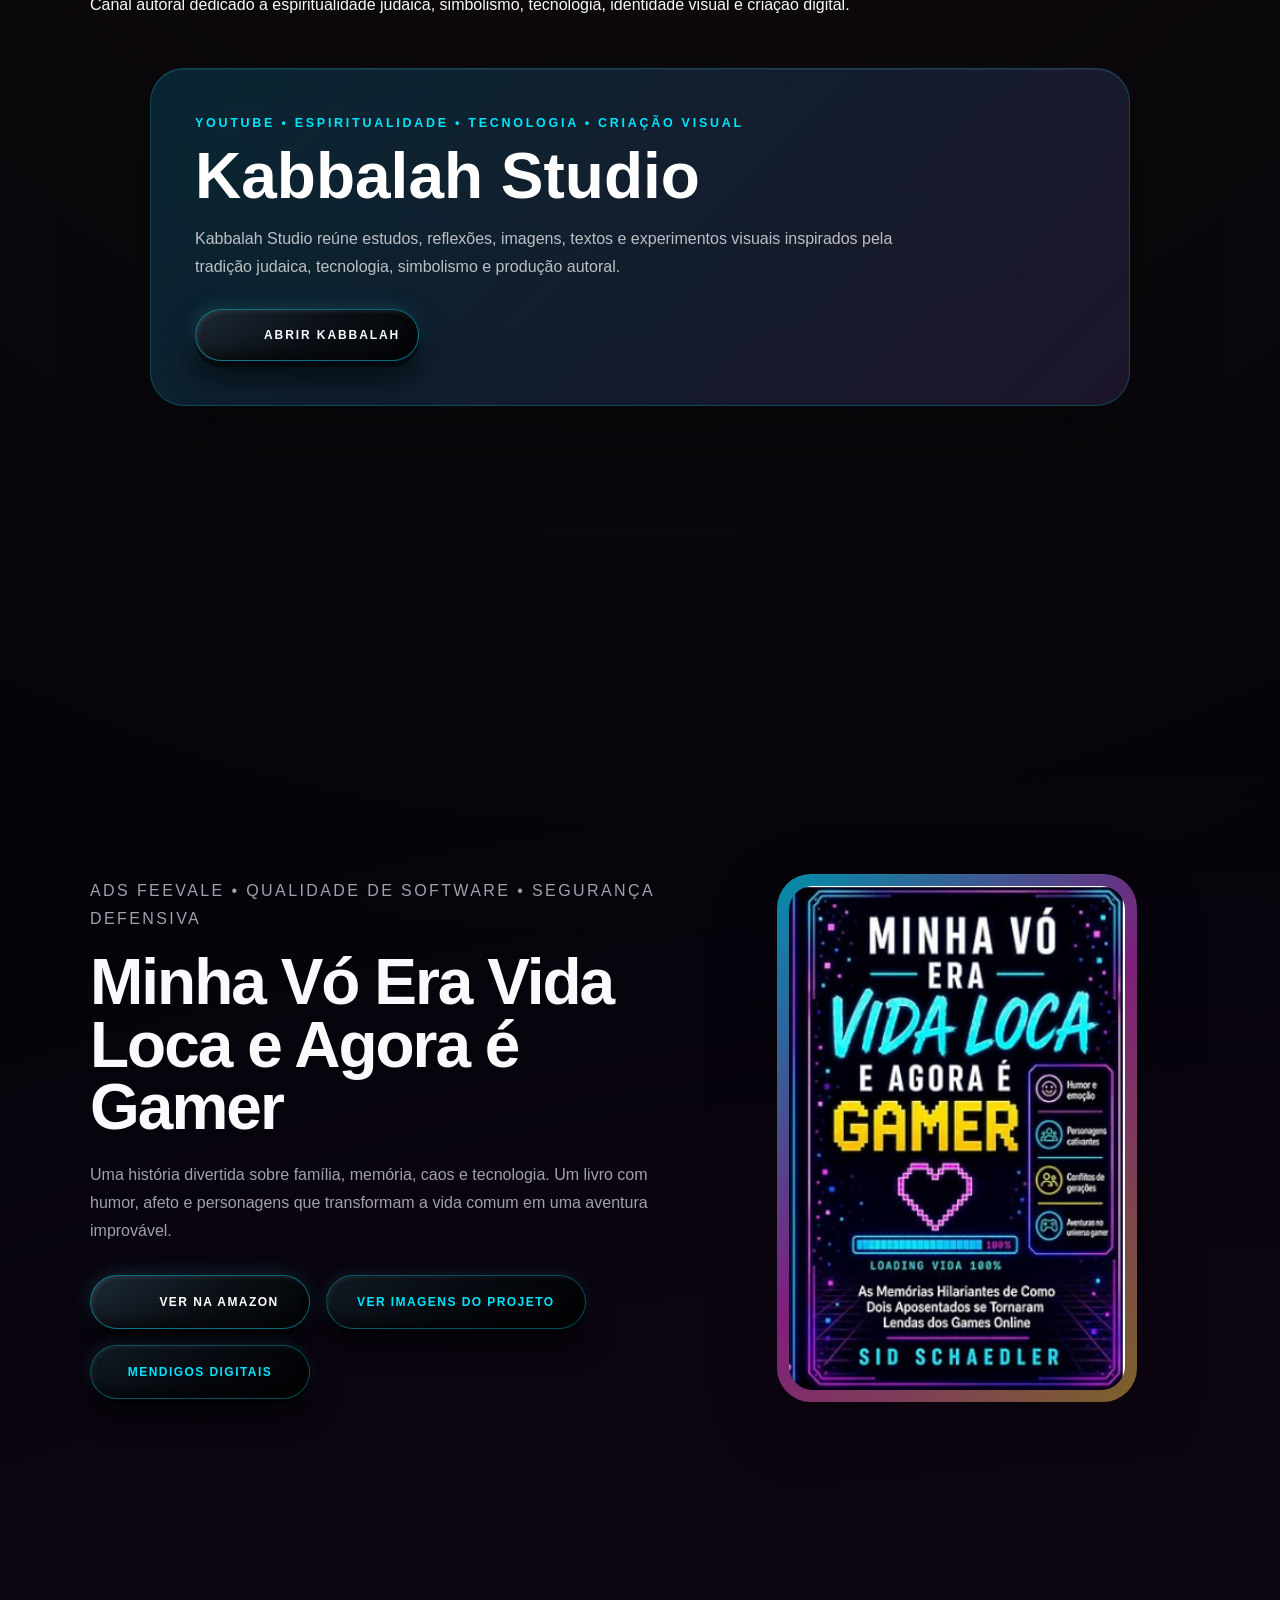
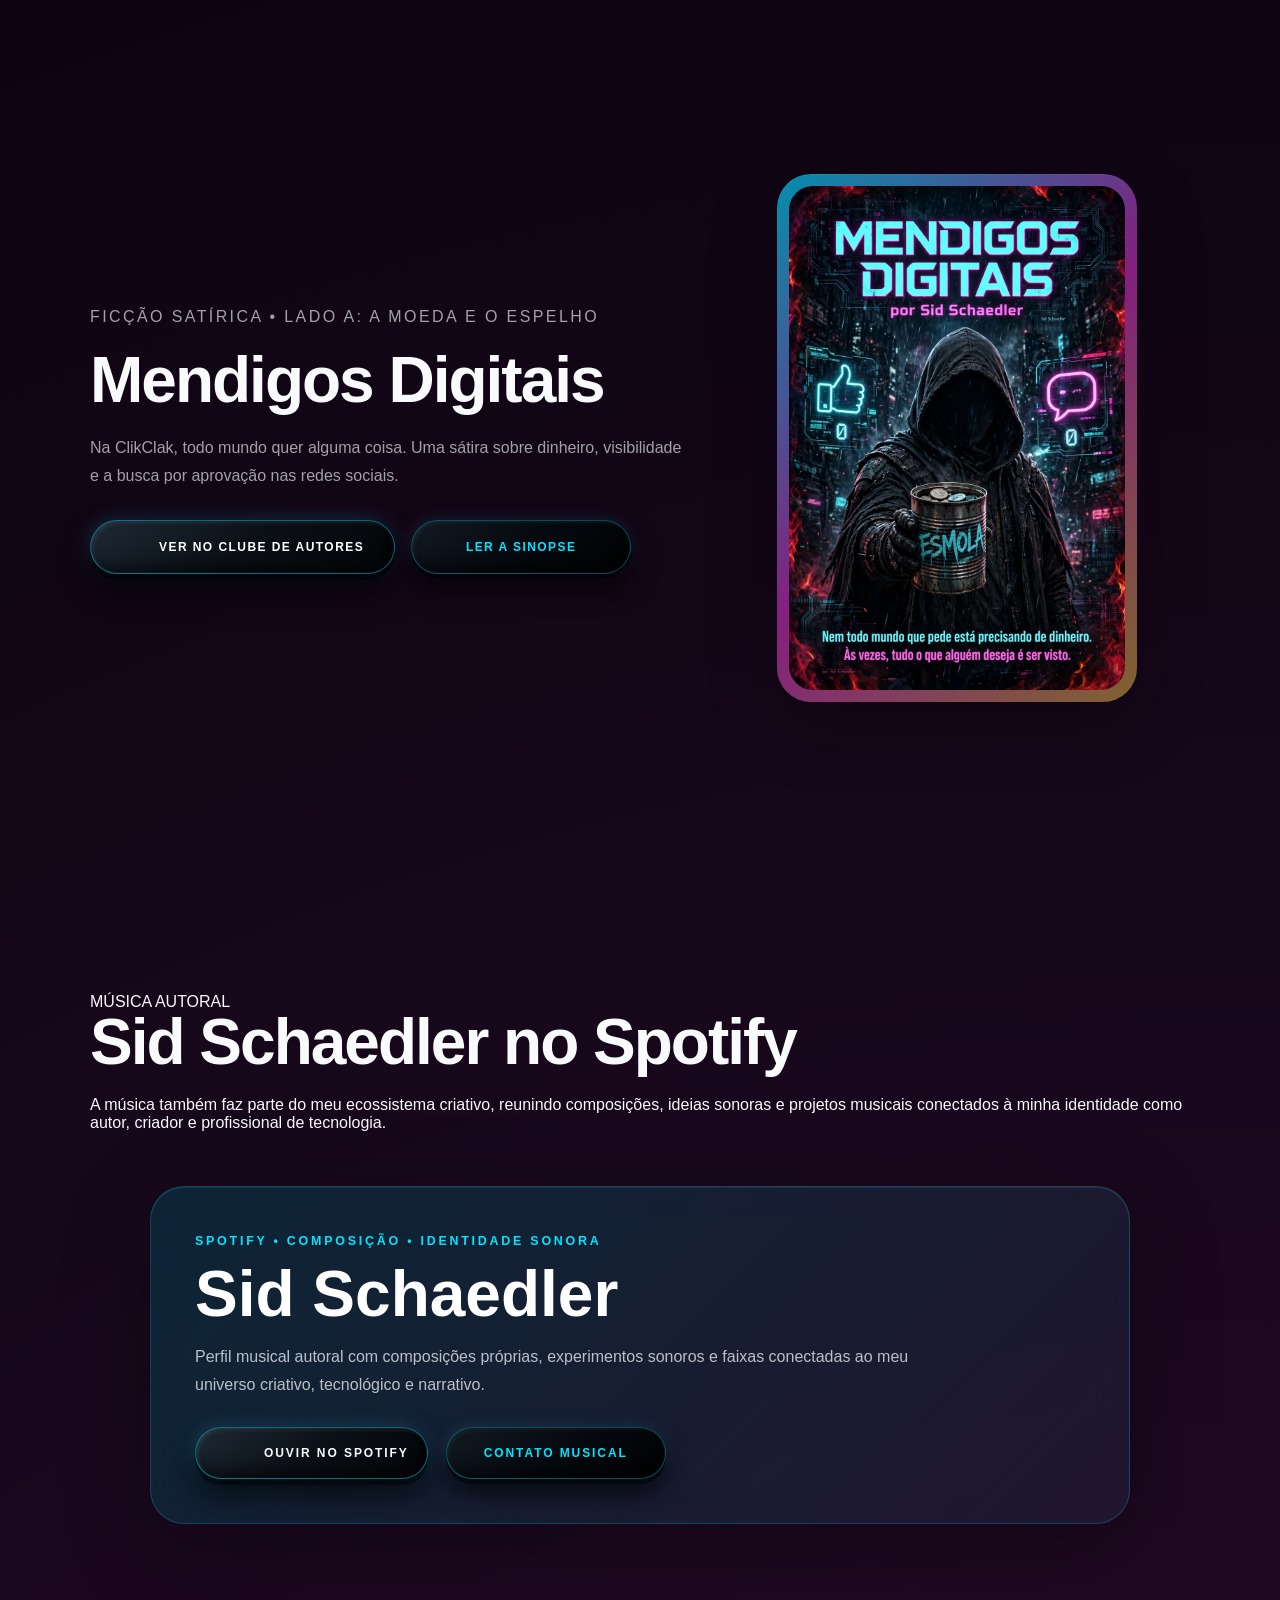
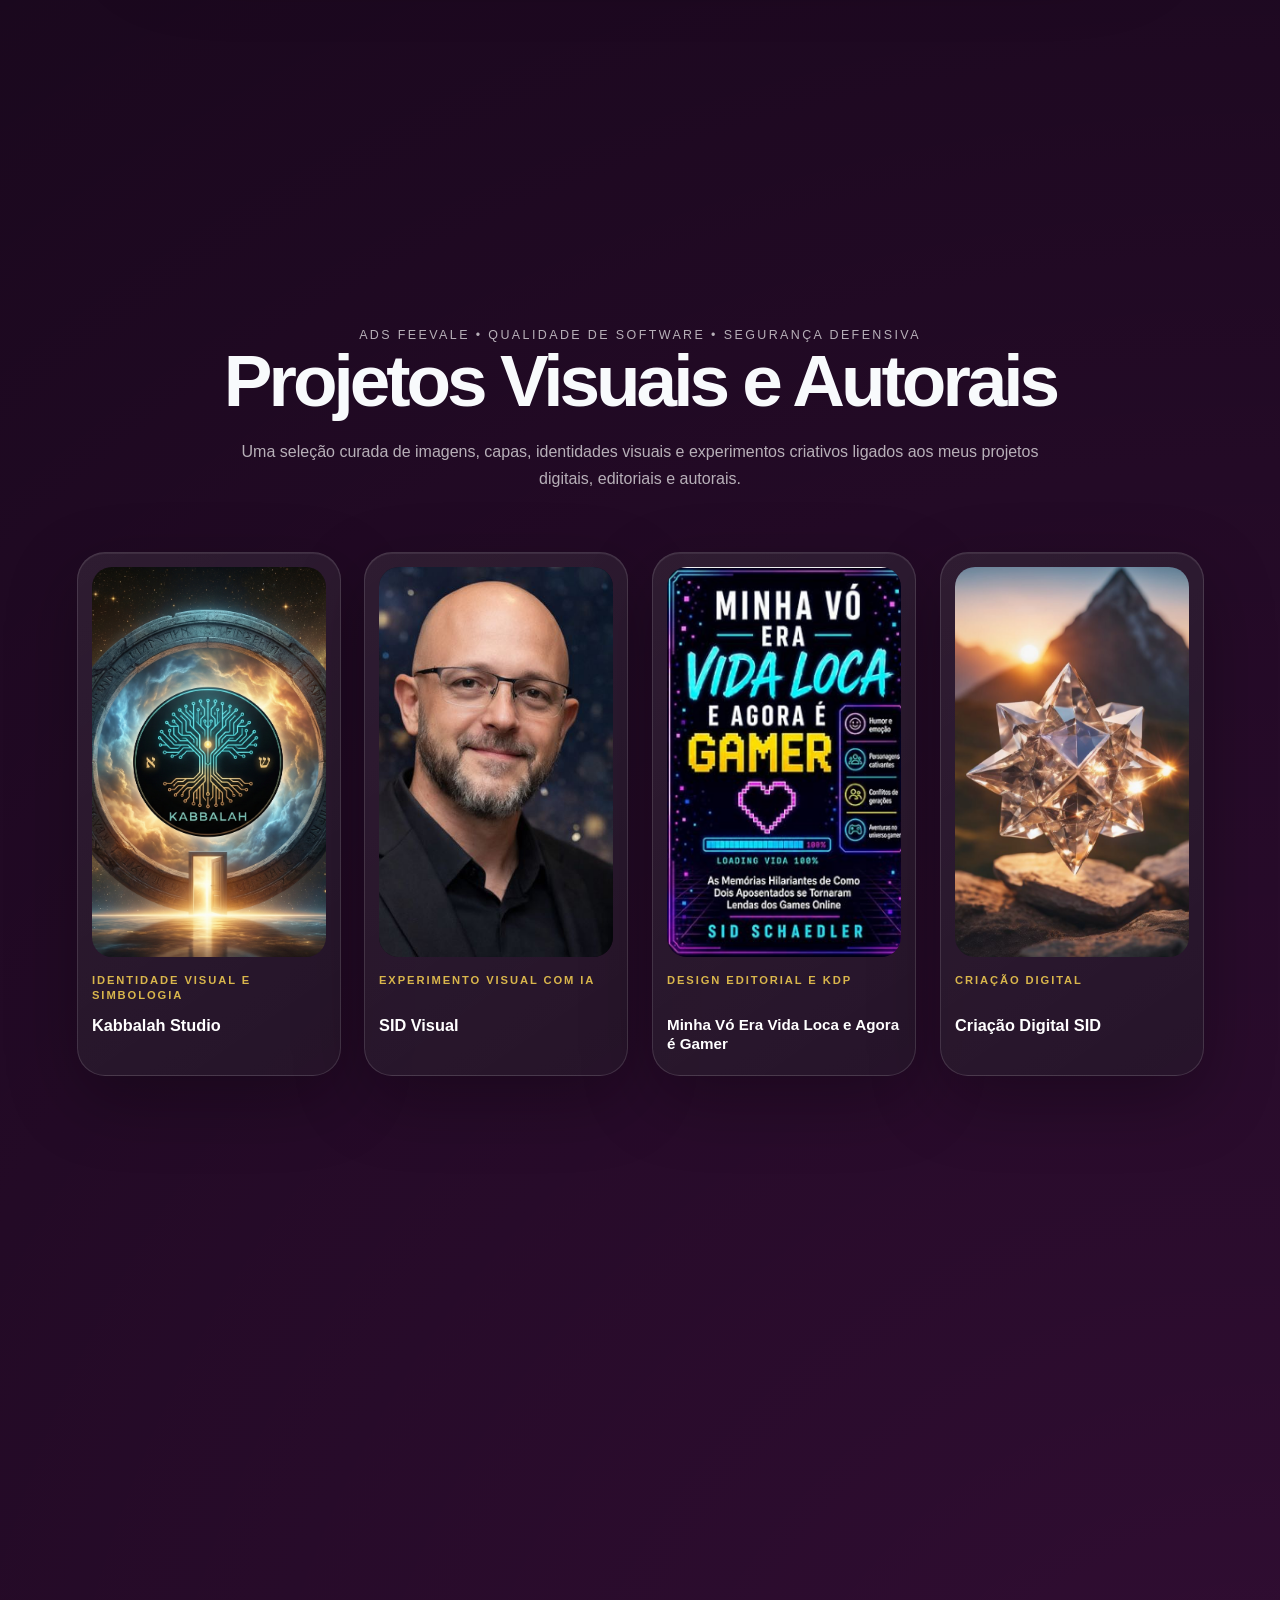
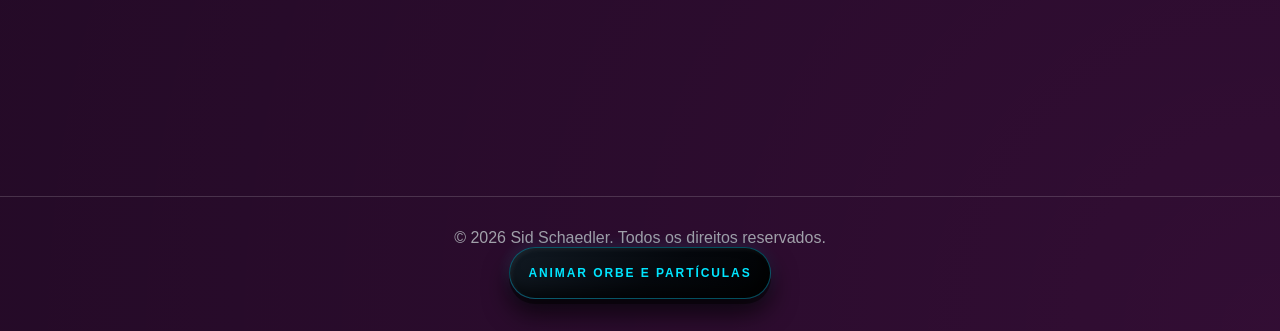
==== commit 0ba32e62: "Permite reativar o orbe e as partículas no site" ====
--- a/index.html
+++ b/index.html
@@ -3237,8 +3237,9 @@
 
   <footer>
     <p>© <span id="year"></span> Sid Schaedler. Todos os direitos reservados.</p>
+    <p hidden><button id="animacoes" class="btn secondary" type="button" aria-pressed="false">Animar orbe e partículas</button></p>
   </footer>
 
-  <script src="preview.js?v=visibility-20261122-perfil"></script>
+  <script src="preview.js?v=visibility-20261122-animacoes"></script>
 </body>
 </html>
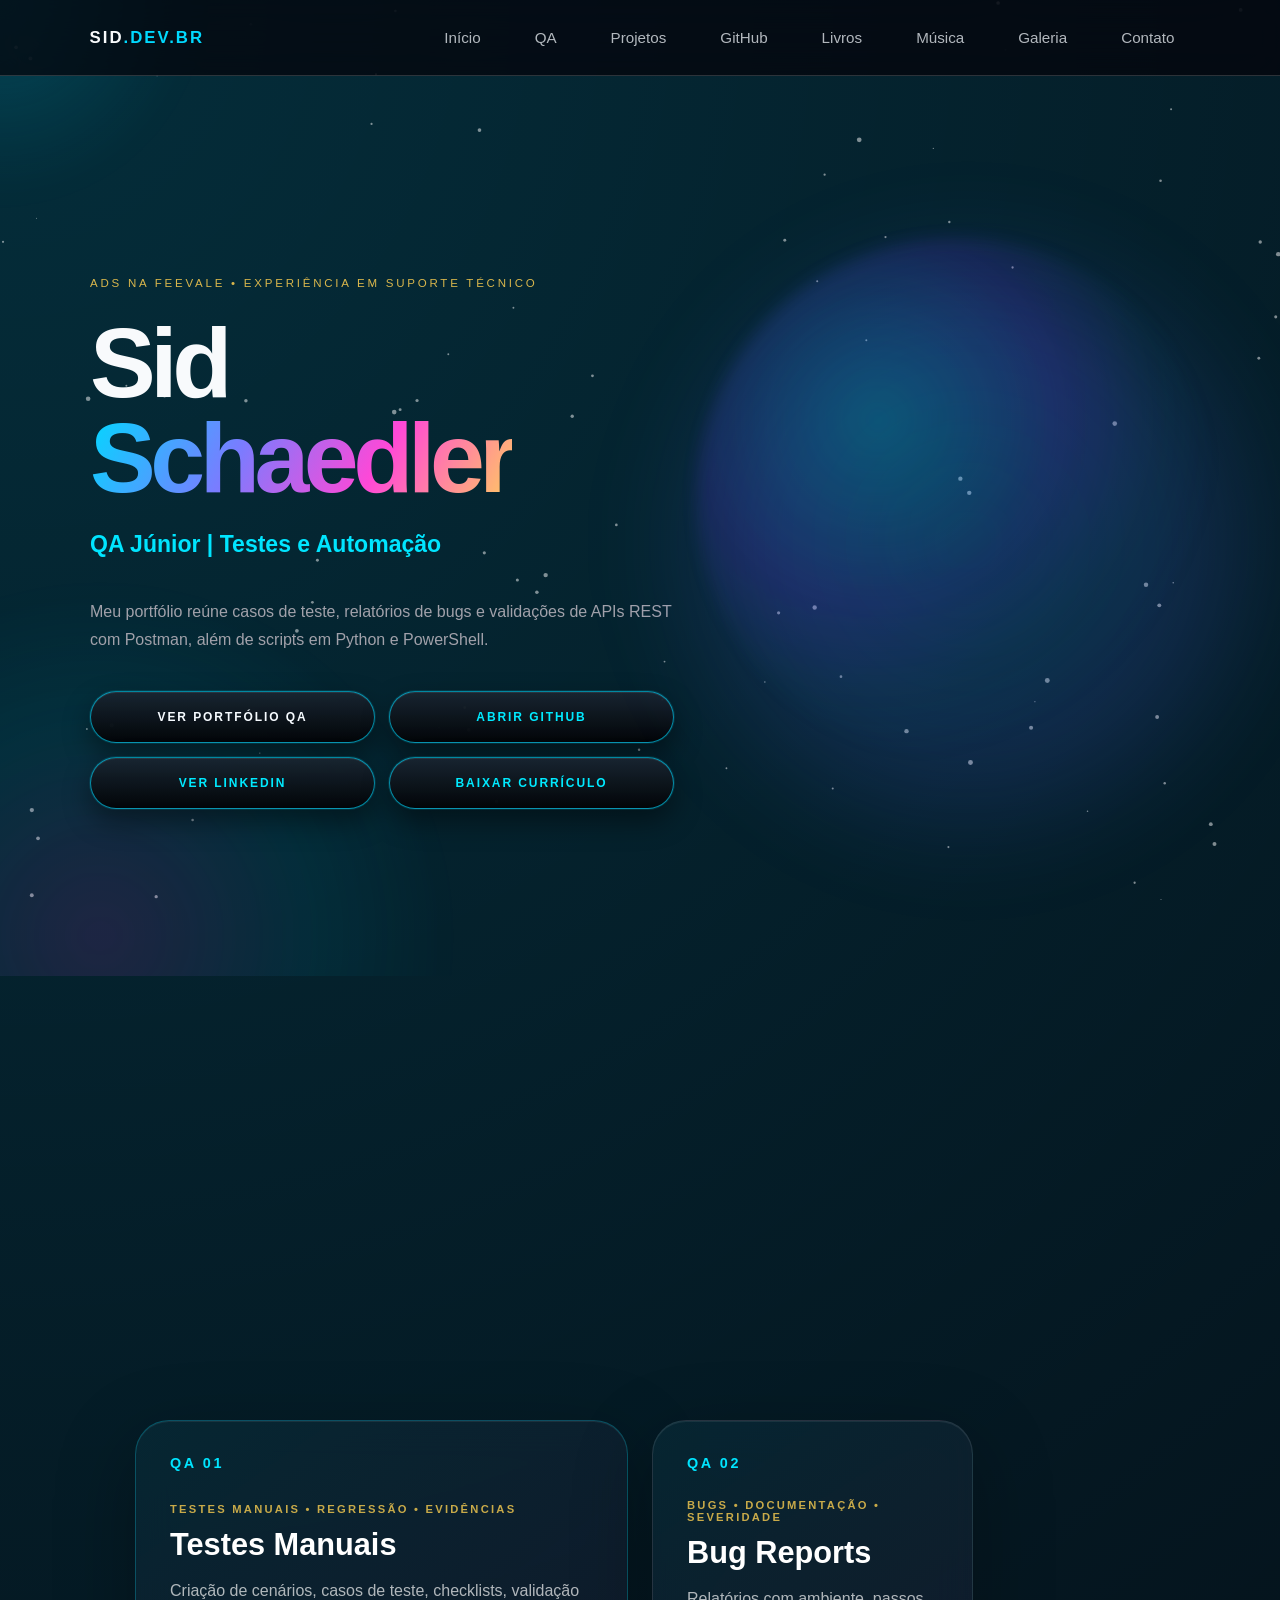
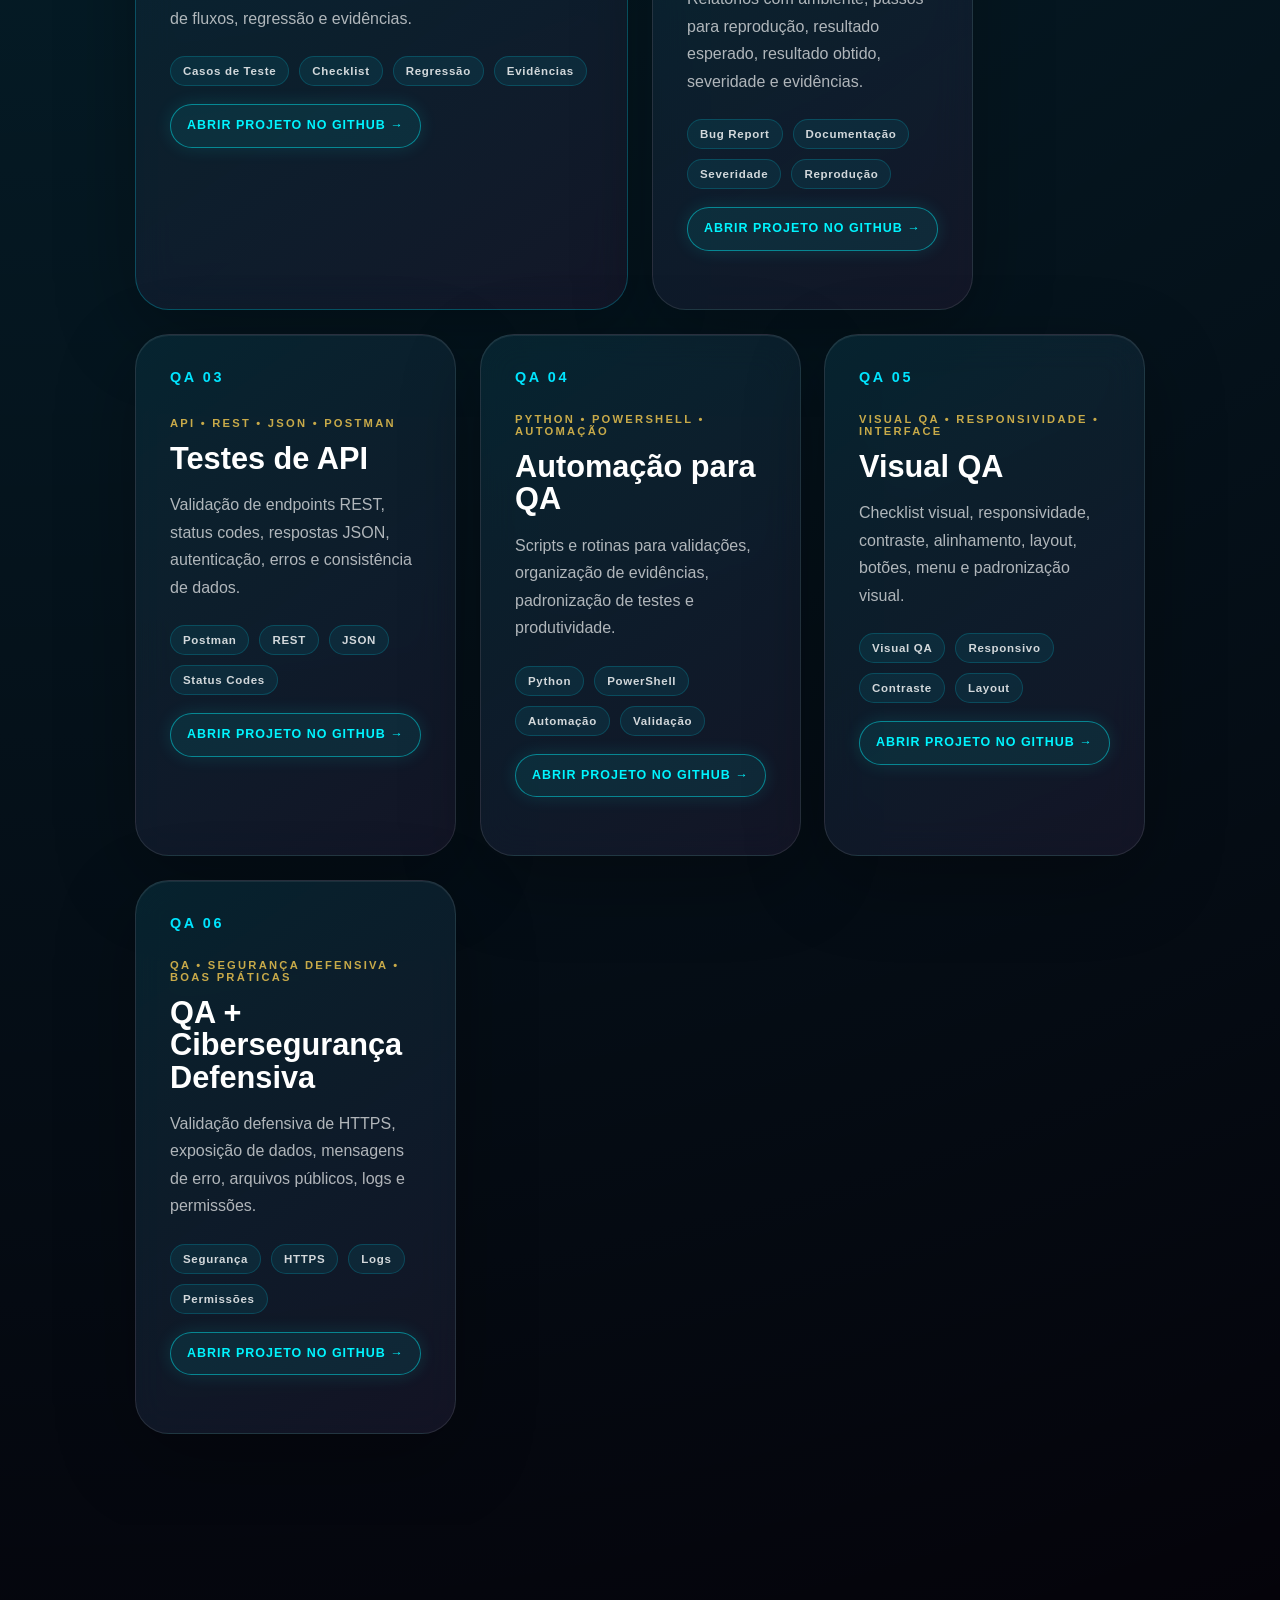
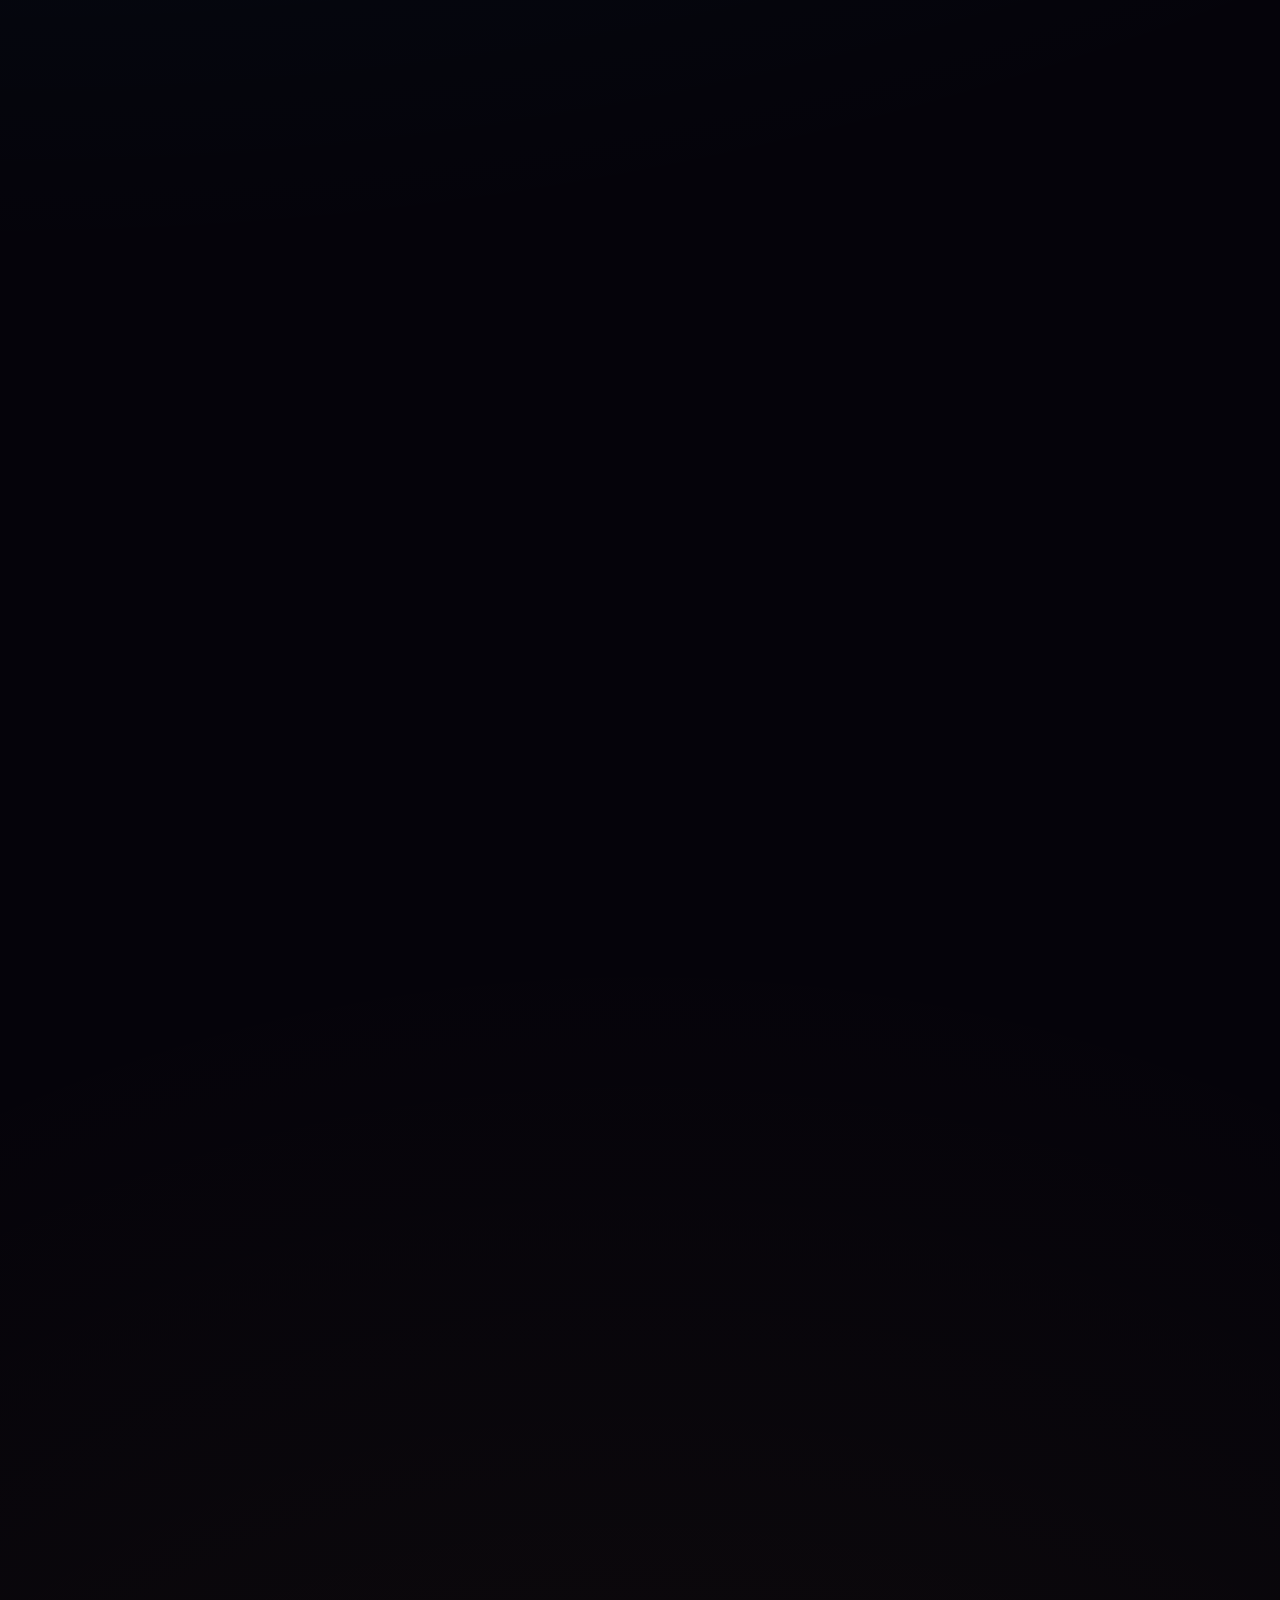
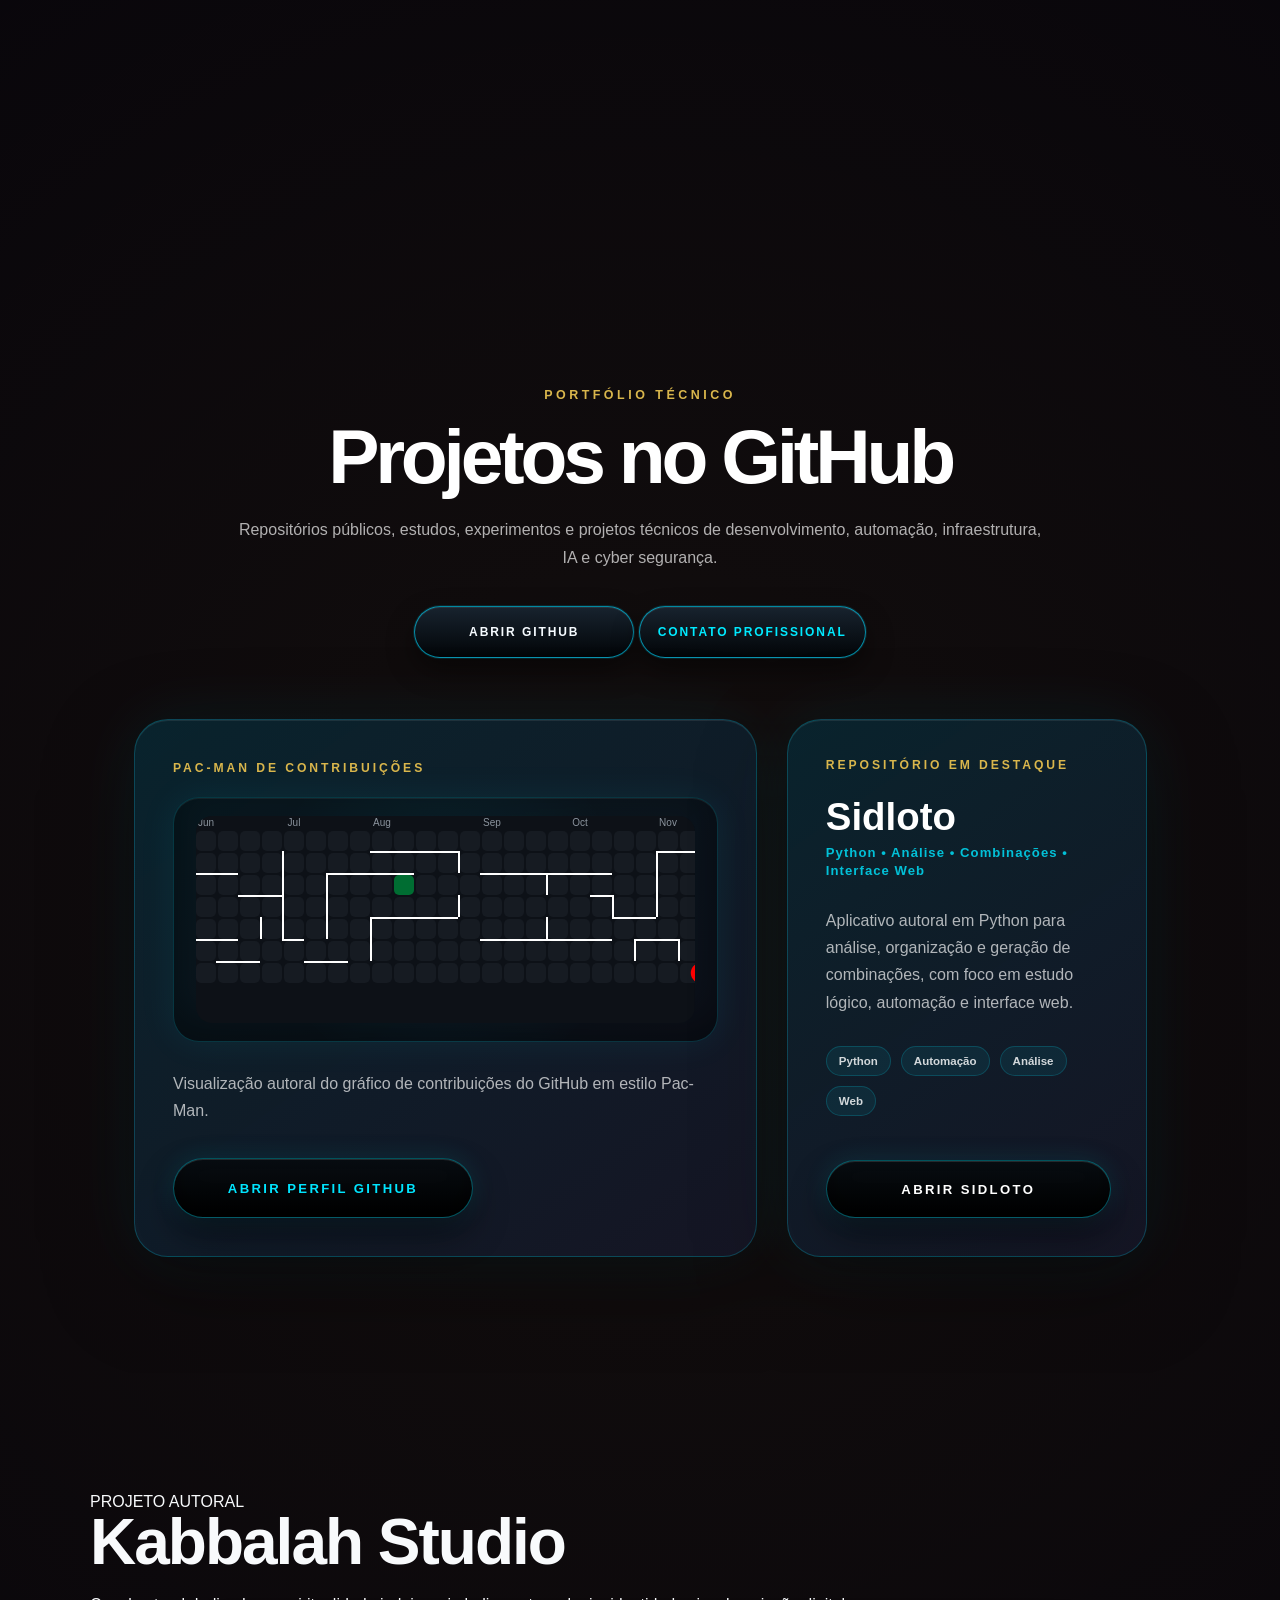
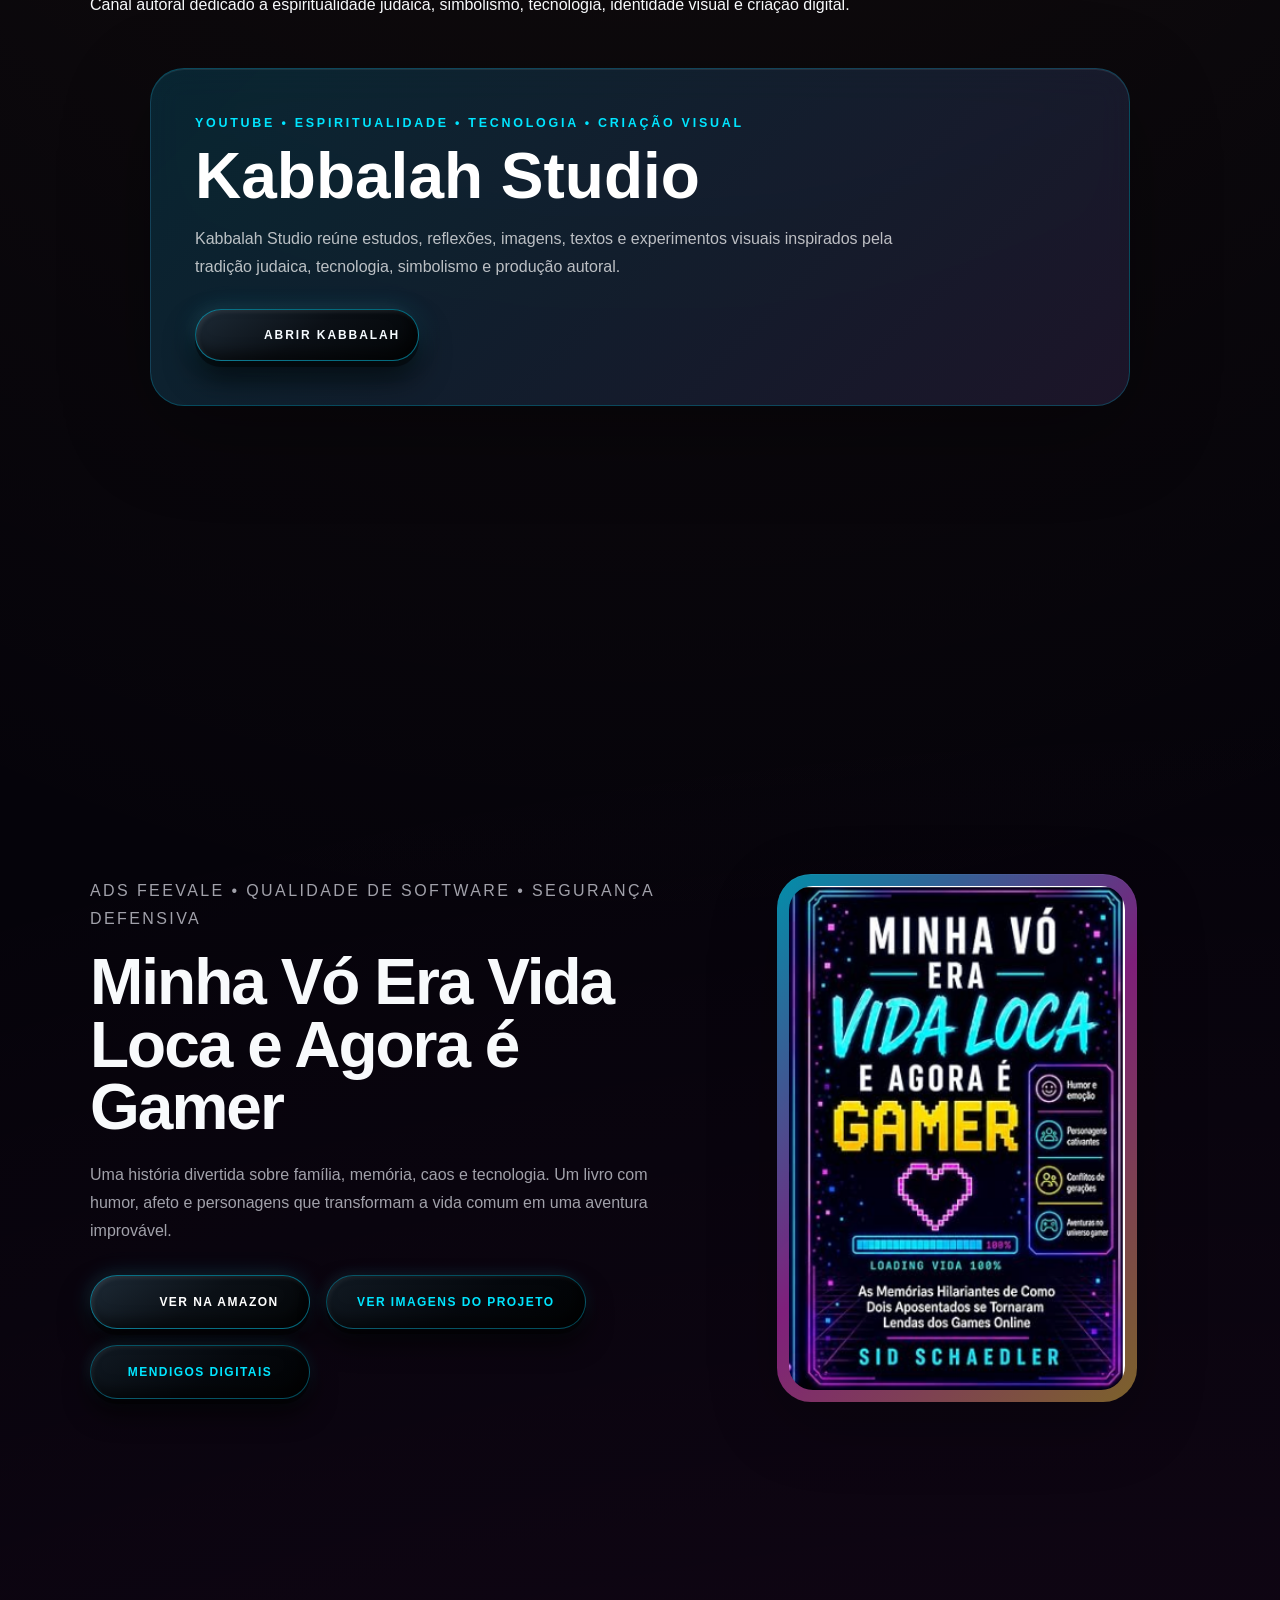
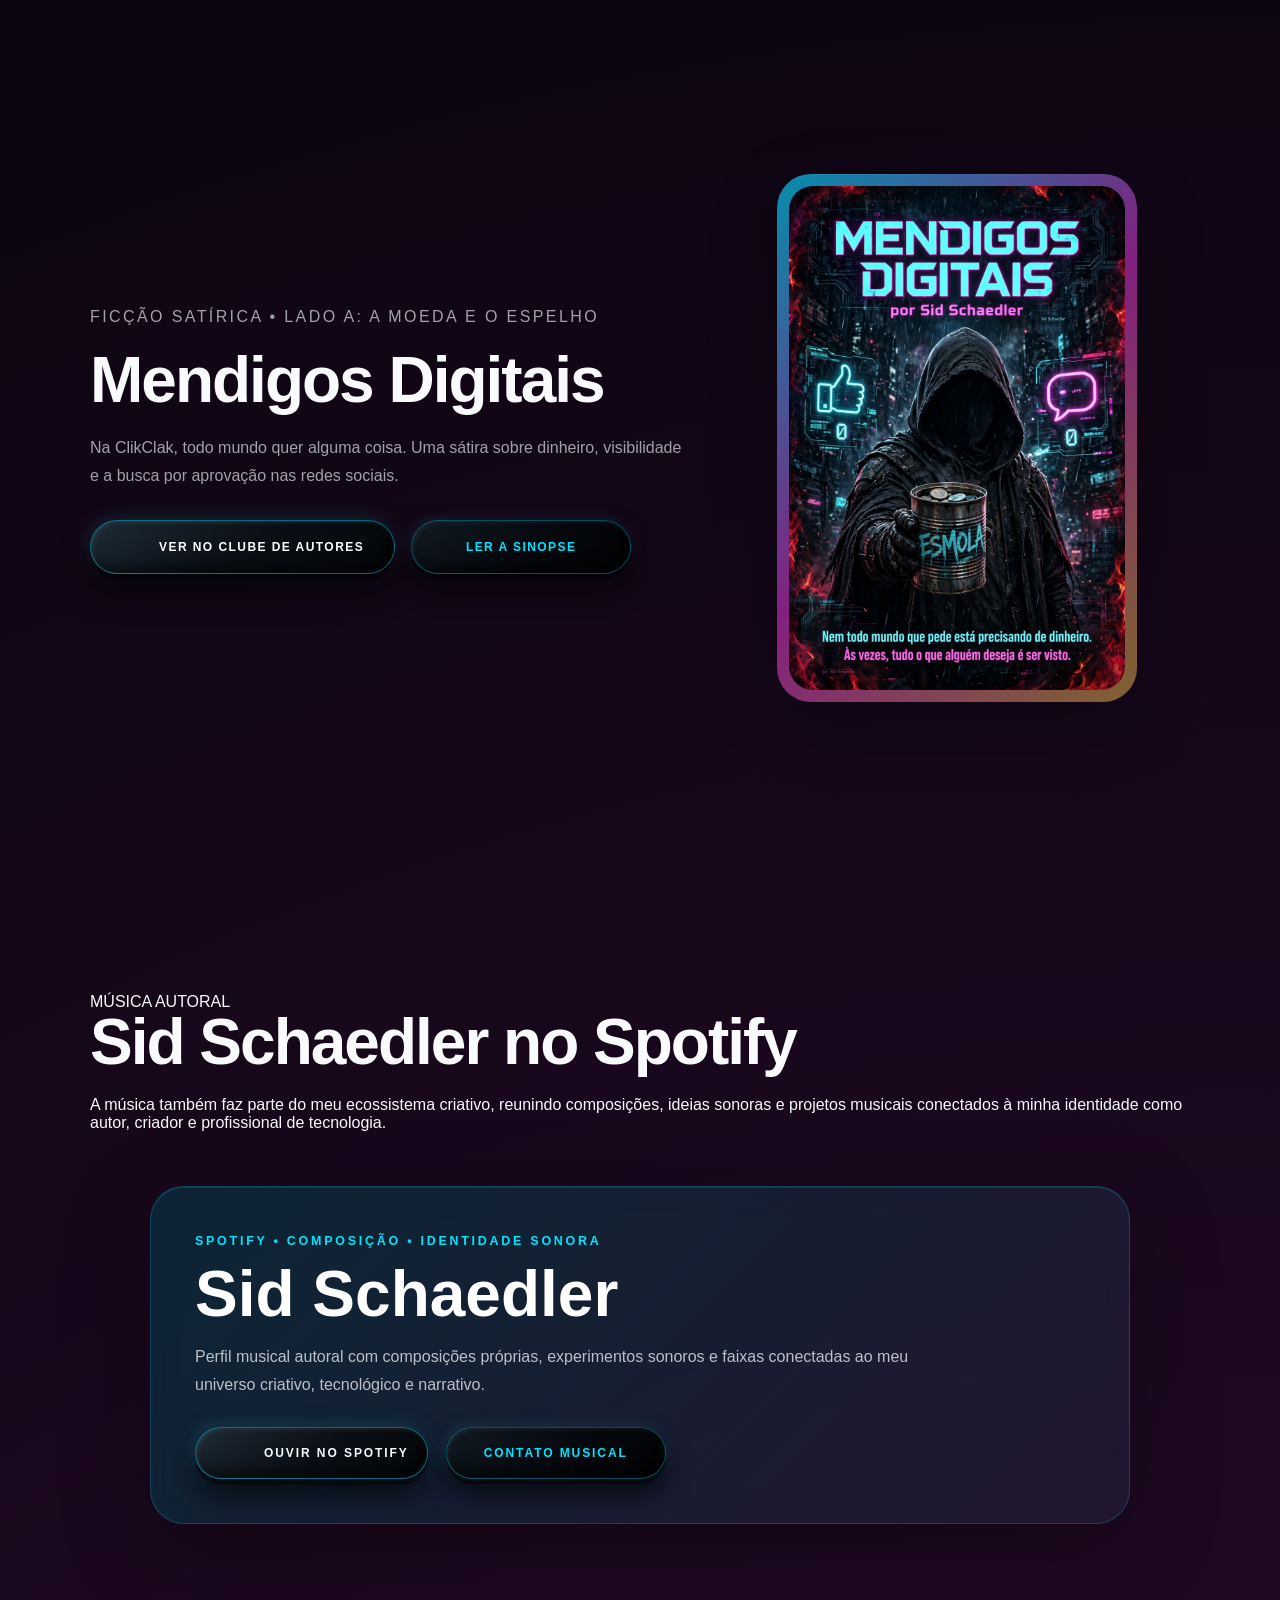
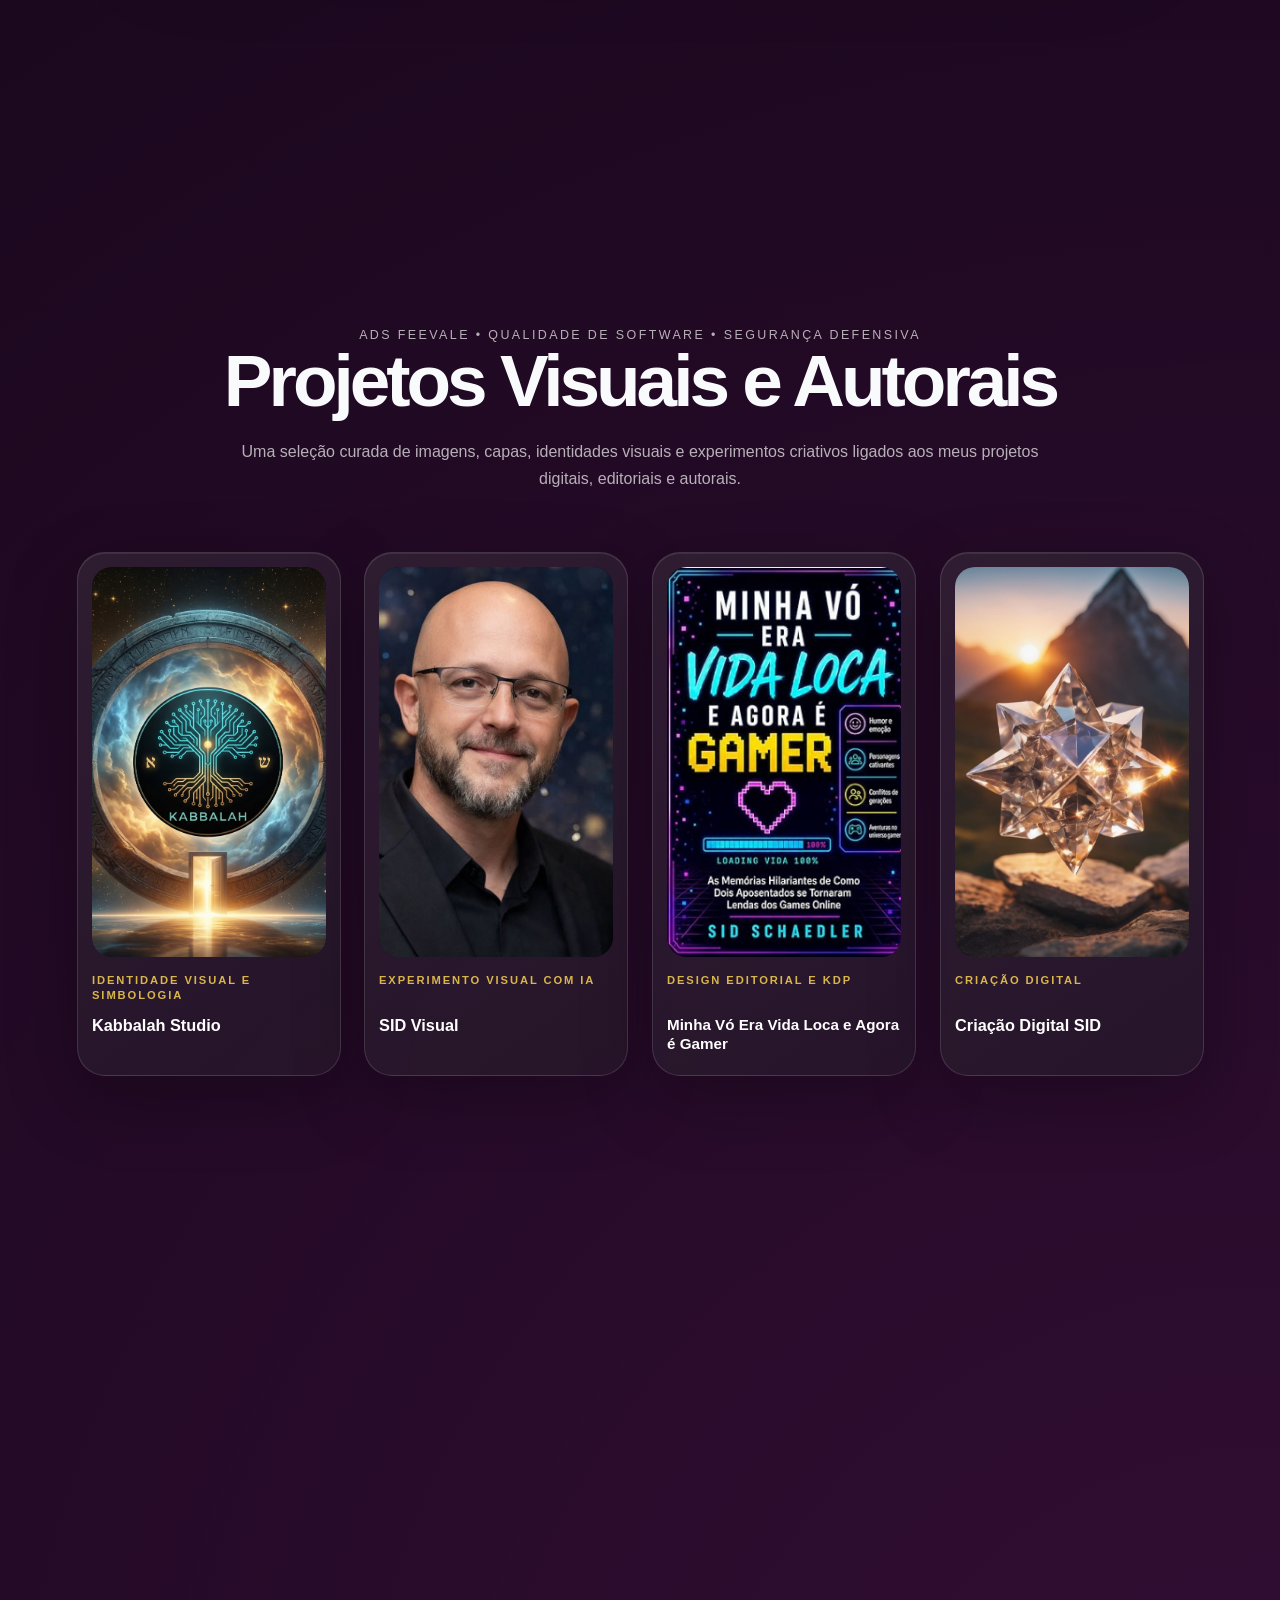
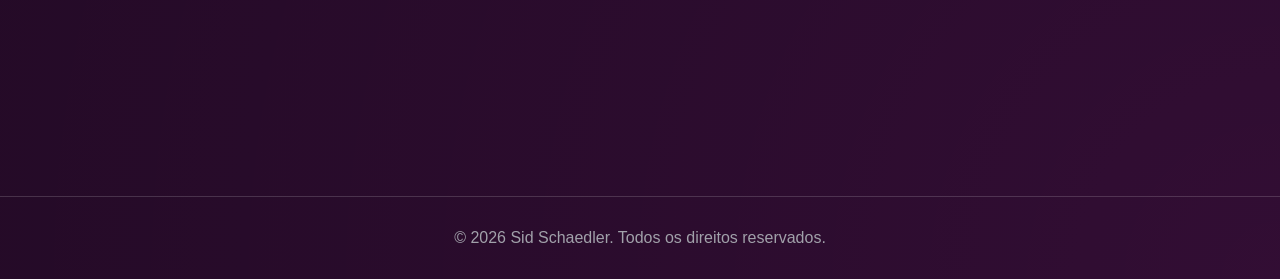
==== commit ede687c5: "Restaura a animação automática da home e retira o controle do rodapé" ====
--- a/index.html
+++ b/index.html
@@ -694,8 +694,7 @@
       <div class="hero-visual reveal">
         <div class="hero-orbisite-alpha-wrap">
           <video class="hero-orbisite-alpha-video" autoplay muted loop playsinline preload="none"
-                 data-src="assets/videos/orbisite-alpha.webm?v=20260612-alpha-final"
-                 data-poster="assets/videos/orbisite-estatico.webp" aria-hidden="true"></video>
+                 data-src="assets/videos/orbisite-alpha.webm?v=20260612-alpha-final" aria-hidden="true"></video>
           <noscript>
             <picture>
               <source media="(width > 1000px)" srcset="assets/videos/orbisite-estatico.webp">
@@ -3237,9 +3236,8 @@
 
   <footer>
     <p>© <span id="year"></span> Sid Schaedler. Todos os direitos reservados.</p>
-    <p hidden><button id="animacoes" class="btn secondary" type="button" aria-pressed="false">Animar orbe e partículas</button></p>
   </footer>
 
-  <script src="preview.js?v=visibility-20261122-animacoes"></script>
+  <script src="preview.js?v=visibility-20261122-autoplay"></script>
 </body>
 </html>
